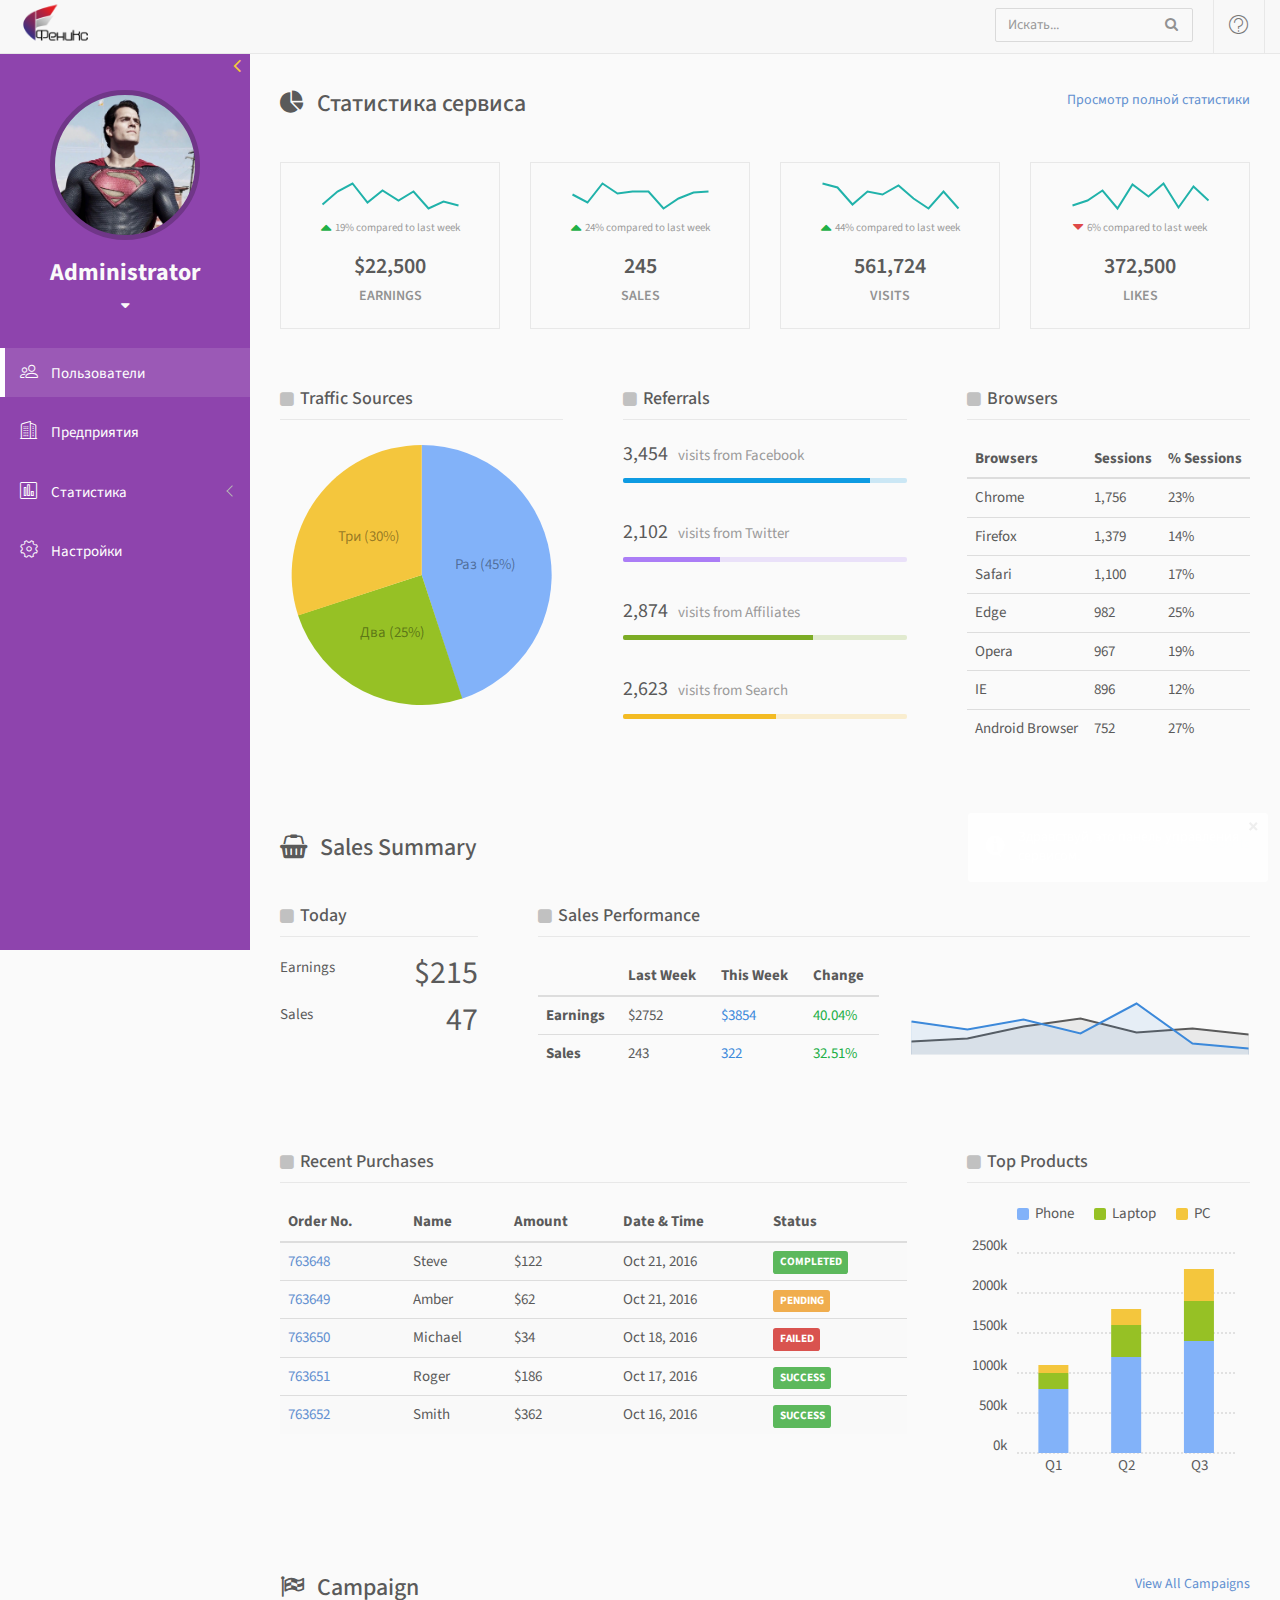
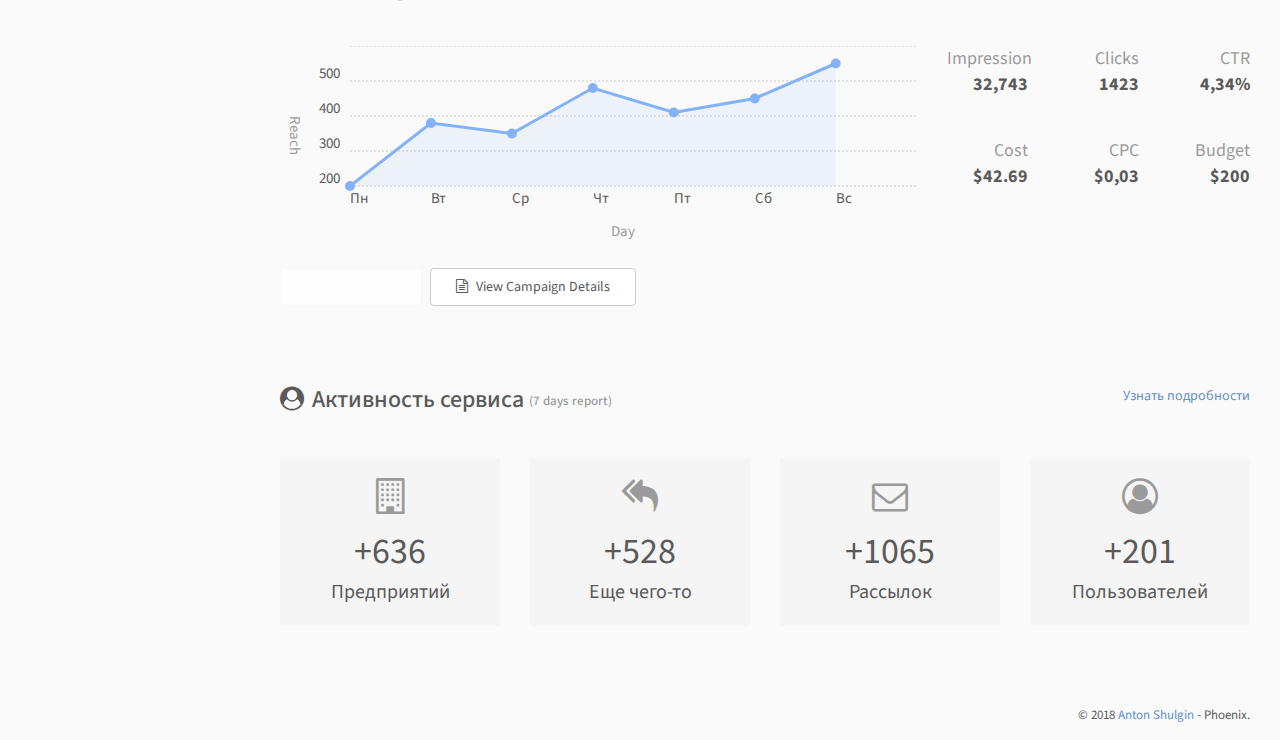
==== index.html @ 796a2cb1 "Rename my-page.html to index.html" ====
<!doctype html>
<html lang="en">

<head>
	<title>Phoenix | Админ панель</title>
	<meta charset="utf-8">
	<meta http-equiv="X-UA-Compatible" content="IE=edge, chrome=1">
	<meta name="viewport" content="width=device-width, initial-scale=1.0, maximum-scale=1.0, user-scalable=0">
	<!-- VENDOR CSS -->
	<link rel="stylesheet" href="assets/vendor/bootstrap/css/bootstrap.min.css">
	<link rel="stylesheet" href="assets/vendor/font-awesome/css/font-awesome.min.css">
	<link rel="stylesheet" href="assets/vendor/linearicons/style.css">
	<link rel="stylesheet" href="assets/vendor/metisMenu/metisMenu.css">
	<link rel="stylesheet" href="assets/vendor/bootstrap-progressbar/css/bootstrap-progressbar-3.3.4.min.css">
	<link rel="stylesheet" href="assets/vendor/chartist/css/chartist.min.css">
	<link rel="stylesheet" href="assets/vendor/chartist-plugin-tooltip/chartist-plugin-tooltip.css">
	<link rel="stylesheet" href="assets/vendor/toastr/toastr.min.css">
	<!-- Главный файл стилей -->
	<link rel="stylesheet" href="assets/css/main.css">
	
	<!-- GOOGLE ШРИФТЫ -->
	<link href="https://fonts.googleapis.com/css?family=Source+Sans+Pro:300,400,600,700" rel="stylesheet">
</head>

<body>
	<!-- WRAPPER -->
	<div id="wrapper">
		<!-- NAVBAR -->
		<nav class="navbar navbar-default navbar-fixed-top">
			<div class="container-fluid">
				<div class="navbar-btn">
					<button type="button" class="btn-toggle-offcanvas"><i class="lnr lnr-menu"></i></button>
				</div>
				<!-- logo -->
				<div class="navbar-brand" style="padding: 0 15px;">
					<a href="index.html"><img src="assets/img/logo.png" style="height: 45px; " alt="Phoenix Logo" class="img-responsive logo"></a>
				</div>
				<!-- end logo -->
				<div class="navbar-right">
					<!-- search form -->
					<form id="navbar-search" class="navbar-form search-form">
						<input value="" class="form-control" placeholder="Искать..." type="text">
						<button type="button" class="btn btn-default"><i class="fa fa-search"></i></button>
					</form>
					<!-- end search form -->
					<!-- navbar menu -->
					<div id="navbar-menu">
						<ul class="nav navbar-nav">
							
							<li class="dropdown">
								<a href="#" class="dropdown-toggle icon-menu" data-toggle="dropdown">
									<i class="lnr lnr-question-circle"></i>
								</a>
								<ul class="dropdown-menu user-menu">
									<li>
										<form class="search-form help-search-form">
											<input value="" class="form-control" placeholder="Чем можем помочь вам?" type="text">
											<button type="button" class="btn btn-default"><i class="fa fa-search"></i></button>
										</form>
									</li>
									<li class="menu-heading">Как..</li>
									<li><a href="#">Создать рассылку</a></li>
									<li><a href="#">Добавить адресную книгу и контакты</a></li>
									<li><a href="#">Управлять привязками к предприятию</a></li>
									<li><a href="#">Редактировать информацию профиля</a></li>
									<li class="menu-heading">АККАУНТ</li>
									<li><a href="#">Изменить пароль</a></li>
									<li><a href="#">Настройки безопасности</a></li>
									<li><a href="#">Прочее</a></li>						
								</ul>
							</li>
						</ul>
					</div>
					<!-- end navbar menu -->
				</div>
			</div>
		</nav>
		<!-- END NAVBAR -->
		<!-- LEFT SIDEBAR -->
		<div id="left-sidebar" class="sidebar">
			<button type="button" class="btn btn-xs btn-link btn-toggle-fullwidth">
				<span class="sr-only">Toggle Fullwidth</span>
				<i class="fa fa-angle-left"></i>
			</button>
			<div class="sidebar-scroll">
				<div class="user-account">
					<div class="img-responsive img-circle user-photo" style="background: url(assets/img/Admin.jpg)100% 100% no-repeat; background-size: cover; background-position: center center;"></div>
					<div class="dropdown">
						<a href="#" class="dropdown-toggle user-name" data-toggle="dropdown"> <h3><strong>Administrator</strong></h3> <i class="fa fa-caret-down"></i></a>
						<ul class="dropdown-menu dropdown-menu-right account">
							<li><a href="#">Мой профиль</a></li>
							<li><a href="#">Рассылки</a></li>
							<li><a href="#">Настройки</a></li>
							<li class="divider"></li>
							<li><a href="#">Выйти</a></li>
						</ul>
					</div>
				</div>
				<nav id="left-sidebar-nav" class="sidebar-nav">
					<ul id="main-menu" class="metismenu">
						<li class="active"><a href="#"><i class="lnr lnr-users"></i> <span>Пользователи</span></a></li>
						<li class=""><a href="#"><i class="lnr lnr-apartment"></i> <span>Предприятия</span></a></li>
						<li class="">
							<a href="#uiElements" class="has-arrow" aria-expanded="false"><i class="lnr lnr-chart-bars"></i> <span>Статистика</span></a>
							<ul aria-expanded="true">
								<li class=""><a href="#">Пользователи</a></li>
								<li class=""><a href="#">Предприятия</a></li>
								<li class=""><a href="#">Рассылки</a></li>
								<li class=""><a href="#"><span>Прочее</span></a></li>
							</ul>
						</li>
						<li class=""><a href="#"><i class="lnr lnr-cog"></i> <span>Настройки</span></a></li>
					</ul>
				</nav>
				
			</div>
		</div>
		<!-- END LEFT SIDEBAR -->
		<!-- MAIN CONTENT -->
		<div id="main-content">
			<div class="container-fluid">
				<h1 class="sr-only">Dashboard</h1>
				<!-- WEBSITE ANALYTICS -->
				<div class="dashboard-section">
					<div class="section-heading clearfix">
						<h2 class="section-title"><i class="fa fa-pie-chart"></i> Статистика сервиса</h2>
						<a href="#" class="right">Просмотр полной статистики</a>
					</div>
					<div class="panel-content">
						<div class="row">
							<div class="col-md-3 col-sm-6">
								<div class="number-chart">
									<div class="mini-stat">
										<div id="number-chart1" class="inlinesparkline">23,65,89,32,67,38,63,12,34,22</div>
										<p class="text-muted"><i class="fa fa-caret-up text-success"></i> 19% compared to last week</p>
									</div>
									<div class="number"><span>$22,500</span> <span>EARNINGS</span></div>
								</div>
							</div>
							<div class="col-md-3 col-sm-6">
								<div class="number-chart">
									<div class="mini-stat">
										<div id="number-chart2" class="inlinesparkline">77,44,120,80,88,87,19,59,83,88</div>
										<p class="text-muted"><i class="fa fa-caret-up text-success"></i> 24% compared to last week</p>
									</div>
									<div class="number"><span>245</span> <span>SALES</span></div>
								</div>
							</div>
							<div class="col-md-3 col-sm-6">
								<div class="number-chart">
									<div class="mini-stat">
										<div id="number-chart3" class="inlinesparkline">99,86,31,72,62,94,50,18,74,18</div>
										<p class="text-muted"><i class="fa fa-caret-up text-success"></i> 44% compared to last week</p>
									</div>
									<div class="number"><span>561,724</span> <span>VISITS</span></div>
								</div>
							</div>
							<div class="col-md-3 col-sm-6">
								<div class="number-chart">
									<div class="mini-stat">
										<div id="number-chart4" class="inlinesparkline">28,44,70,21,86,54,90,25,83,42</div>
										<p class="text-muted"><i class="fa fa-caret-down text-danger"></i> 6% compared to last week</p>
									</div>
									<div class="number"><span>372,500</span> <span>LIKES</span></div>
								</div>
							</div>
						</div>
					</div>
					<div class="row">
						<div class="col-md-4">
							<!-- TRAFFIC SOURCES -->
							<div class="panel-content">
								<h2 class="heading"><i class="fa fa-square"></i> Traffic Sources</h2>
								<div id="demo-pie-chart" class="ct-chart"></div>
							</div>
							<!-- END TRAFFIC SOURCES -->
						</div>
						<div class="col-md-4">
							<!-- REFERRALS -->
							<div class="panel-content">
								<h2 class="heading"><i class="fa fa-square"></i> Referrals</h2>
								<ul class="list-unstyled list-referrals">
									<li>
										<p><span class="value">3,454</span><span class="text-muted">visits from Facebook</span></p>
										<div class="progress progress-xs progress-transparent custom-color-blue">
											<div class="progress-bar" data-transitiongoal="87"></div>
										</div>
									</li>
									<li>
										<p><span class="value">2,102</span><span class="text-muted">visits from Twitter</span></p>
										<div class="progress progress-xs progress-transparent custom-color-purple">
											<div class="progress-bar" data-transitiongoal="34"></div>
										</div>
									</li>
									<li>
										<p><span class="value">2,874</span><span class="text-muted">visits from Affiliates</span></p>
										<div class="progress progress-xs progress-transparent custom-color-green">
											<div class="progress-bar" data-transitiongoal="67"></div>
										</div>
									</li>
									<li>
										<p><span class="value">2,623</span><span class="text-muted">visits from Search</span></p>
										<div class="progress progress-xs progress-transparent custom-color-yellow">
											<div class="progress-bar" data-transitiongoal="54"></div>
										</div>
									</li>
								</ul>
							</div>
							<!-- END REFERRALS -->
						</div>
						<div class="col-md-4">
							<div class="panel-content">
								<!-- BROWSERS -->
								<h2 class="heading"><i class="fa fa-square"></i> Browsers</h2>
								<div class="table-responsive">
									<table class="table no-margin">
										<thead>
											<tr>
												<th>Browsers</th>
												<th>Sessions</th>
												<th>% Sessions</th>
											</tr>
										</thead>
										<tbody>
											<tr>
												<td>Chrome</td>
												<td>1,756</td>
												<td>23%</td>
											</tr>
											<tr>
												<td>Firefox</td>
												<td>1,379</td>
												<td>14%</td>
											</tr>
											<tr>
												<td>Safari</td>
												<td>1,100</td>
												<td>17%</td>
											</tr>
											<tr>
												<td>Edge</td>
												<td>982</td>
												<td>25%</td>
											</tr>
											<tr>
												<td>Opera</td>
												<td>967</td>
												<td>19%</td>
											</tr>
											<tr>
												<td>IE</td>
												<td>896</td>
												<td>12%</td>
											</tr>
											<tr>
												<td>Android Browser</td>
												<td>752</td>
												<td>27%</td>
											</tr>
										</tbody>
									</table>
								</div>
								<!-- END BROWSERS -->
							</div>
						</div>
					</div>
				</div>
				<!-- END WEBSITE ANALYTICS -->
				<!-- SALES SUMMARY -->
				<div class="dashboard-section">
					<div class="section-heading clearfix">
						<h2 class="section-title"><i class="fa fa-shopping-basket"></i> Sales Summary</h2>
						<a href="#" class="right">View Sales Reports</a>
					</div>
					<div class="row">
						<div class="col-md-3">
							<div class="panel-content">
								<h3 class="heading"><i class="fa fa-square"></i> Today</h3>
								<ul class="list-unstyled list-justify large-number">
									<li class="clearfix">Earnings <span>$215</span></li>
									<li class="clearfix">Sales <span>47</span></li>
								</ul>
							</div>
						</div>
						<div class="col-md-9">
							<div class="panel-content">
								<h3 class="heading"><i class="fa fa-square"></i> Sales Performance</h3>
								<div class="row">
									<div class="col-md-6">
										<table class="table">
											<thead>
												<tr>
													<th>&nbsp;</th>
													<th>Last Week</th>
													<th>This Week</th>
													<th>Change</th>
												</tr>
											</thead>
											<tbody>
												<tr>
													<th>Earnings</th>
													<td>$2752</td>
													<td><span class="text-info">$3854</span></td>
													<td><span class="text-success">40.04%</span></td>
												</tr>
												<tr>
													<th>Sales</th>
													<td>243</td>
													<td>
														<div class="text-info">322</div>
													</td>
													<td><span class="text-success">32.51%</span></td>
												</tr>
											</tbody>
										</table>
									</div>
									<div class="col-md-6">
										<div id="chart-sales-performance">Loading ...</div>
									</div>
								</div>
							</div>
						</div>
					</div>
					<div class="row">
						<div class="col-md-8">
							<div class="panel-content">
								<h3 class="heading"><i class="fa fa-square"></i> Recent Purchases</h3>
								<div class="table-responsive">
									<table class="table table-striped no-margin">
										<thead>
											<tr>
												<th>Order No.</th>
												<th>Name</th>
												<th>Amount</th>
												<th>Date &amp; Time</th>
												<th>Status</th>
											</tr>
										</thead>
										<tbody>
											<tr>
												<td><a href="#">763648</a></td>
												<td>Steve</td>
												<td>$122</td>
												<td>Oct 21, 2016</td>
												<td><span class="label label-success">COMPLETED</span></td>
											</tr>
											<tr>
												<td><a href="#">763649</a></td>
												<td>Amber</td>
												<td>$62</td>
												<td>Oct 21, 2016</td>
												<td><span class="label label-warning">PENDING</span></td>
											</tr>
											<tr>
												<td><a href="#">763650</a></td>
												<td>Michael</td>
												<td>$34</td>
												<td>Oct 18, 2016</td>
												<td><span class="label label-danger">FAILED</span></td>
											</tr>
											<tr>
												<td><a href="#">763651</a></td>
												<td>Roger</td>
												<td>$186</td>
												<td>Oct 17, 2016</td>
												<td><span class="label label-success">SUCCESS</span></td>
											</tr>
											<tr>
												<td><a href="#">763652</a></td>
												<td>Smith</td>
												<td>$362</td>
												<td>Oct 16, 2016</td>
												<td><span class="label label-success">SUCCESS</span></td>
											</tr>
										</tbody>
									</table>
								</div>
							</div>
						</div>
						<div class="col-md-4">
							<div class="panel-content">
								<h3 class="heading"><i class="fa fa-square"></i> Top Products</h3>
								<div id="chart-top-products" class="chartist"></div>
							</div>
						</div>
					</div>
				</div>
				<!-- END SALES SUMMARY -->
				<!-- CAMPAIGN -->
				<div class="dashboard-section">
					<div class="section-heading clearfix">
						<h2 class="section-title"><i class="fa fa-flag-checkered"></i> Campaign</h2>
						<a href="#" class="right">View All Campaigns</a>
					</div>
					<div class="panel-content">
						<div class="row margin-bottom-15">
							<div class="col-md-8 col-sm-7 left">
								<div id="demo-line-chart" class="ct-chart"></div>
							</div>
							<div class="col-md-4 col-sm-5 right">
								<div class="row margin-bottom-30">
									<div class="col-xs-4">
										<p class="text-right text-larger"><span class="text-muted">Impression</span>
											<br><strong>32,743</strong></p>
									</div>
									<div class="col-xs-4">
										<p class="text-right text-larger"><span class="text-muted">Clicks</span>
											<br><strong>1423</strong></p>
									</div>
									<div class="col-xs-4">
										<p class="text-right text-larger"><span class="text-muted">CTR</span>
											<br><strong>4,34%</strong></p>
									</div>
								</div>
								<div class="row">
									<div class="col-xs-4">
										<p class="text-right text-larger"><span class="text-muted">Cost</span>
											<br><strong>$42.69</strong></p>
									</div>
									<div class="col-xs-4">
										<p class="text-right text-larger"><span class="text-muted">CPC</span>
											<br><strong>$0,03</strong></p>
									</div>
									<div class="col-xs-4">
										<p class="text-right text-larger"><span class="text-muted">Budget</span>
											<br><strong>$200</strong></p>
									</div>
								</div>
							</div>
						</div>
						<div class="action-buttons">
							<a href="#" class="btn btn-primary"><i class="fa fa-plus-circle"></i> Add Budget</a> <a href="#" class="btn btn-default"><i class="fa fa-file-text-o"></i> View Campaign Details</a>
						</div>
					</div>
				</div>
				<!-- END CAMPAIGN -->
				<!-- SOCIAL -->
				<div class="dashboard-section no-margin">
					<div class="section-heading clearfix">
						<h2 class="section-title"><i class="fa fa-user-circle"></i>Активность сервиса <span class="section-subtitle">(7 days report)</span></h2>
						<a href="#" class="right">Узнать подробности</a>
					</div>
					<div class="panel-content">
						<div class="row">
							<div class="col-md-3 col-sm-6">
								<p class="metric-inline"><i class="fa fa-building-o"></i> +636 <span>Предприятий</span></p>
							</div>
							<div class="col-md-3 col-sm-6">
								<p class="metric-inline"><i class="fa fa-reply-all"></i> +528 <span>Еще чего-то</span></p>
							</div>
							<div class="col-md-3 col-sm-6">
								<p class="metric-inline"><i class="fa fa-envelope-o"></i> +1065 <span>Рассылок</span></p>
							</div>
							<div class="col-md-3 col-sm-6">
								<p class="metric-inline"><i class="fa fa-user-circle-o"></i> +201 <span>Пользователей</span></p>
							</div>
						</div>
					</div>
				</div>
				<!-- END SOCIAL -->
			</div>
		</div>
		<!-- END MAIN CONTENT -->
		<div class="clearfix"></div>
		<footer>
			<p class="copyright">&copy; 2018 <a href="№" target="_blank">Anton Shulgin</a> - Phoenix.</p>
		</footer>
	</div>
	<!-- END WRAPPER -->
	<!-- Javascript -->
	<script src="assets/vendor/jquery/jquery.min.js"></script>
	<script src="assets/vendor/bootstrap/js/bootstrap.min.js"></script>
	<script src="assets/vendor/metisMenu/metisMenu.js"></script>
	<script src="assets/vendor/jquery-slimscroll/jquery.slimscroll.min.js"></script>
	<script src="assets/vendor/jquery-sparkline/js/jquery.sparkline.min.js"></script>
	<script src="assets/vendor/bootstrap-progressbar/js/bootstrap-progressbar.min.js"></script>
	<script src="assets/vendor/chartist/js/chartist.min.js"></script>
	<script src="assets/vendor/chartist-plugin-tooltip/chartist-plugin-tooltip.min.js"></script>
	<script src="assets/vendor/chartist-plugin-axistitle/chartist-plugin-axistitle.min.js"></script>
	<script src="assets/vendor/chartist-plugin-legend-latest/chartist-plugin-legend.js"></script>
	<script src="assets/vendor/toastr/toastr.js"></script>
	<script src="assets/scripts/common.js"></script>
	<script>
	$(function() {

		// sparkline charts
		var sparklineNumberChart = function() {

			var params = {
				width: '140px',
				height: '30px',
				lineWidth: '2',
				lineColor: '#20B2AA',
				fillColor: false,
				spotRadius: '2',
				spotColor: false,
				minSpotColor: false,
				maxSpotColor: false,
				disableInteraction: false
			};

			$('#number-chart1').sparkline('html', params);
			$('#number-chart2').sparkline('html', params);
			$('#number-chart3').sparkline('html', params);
			$('#number-chart4').sparkline('html', params);
		};

		sparklineNumberChart();


		// traffic sources
		var dataPie = {
			series: [45, 25, 30]
		};

		var labels = ['Раз', 'Два', 'Три'];
		var sum = function(a, b) {
			return a + b;
		};

		new Chartist.Pie('#demo-pie-chart', dataPie, {
			height: "270px",
			labelInterpolationFnc: function(value, idx) {
				var percentage = Math.round(value / dataPie.series.reduce(sum) * 100) + '%';
				return labels[idx] + ' (' + percentage + ')';
			}
		});


		// progress bars
		$('.progress .progress-bar').progressbar({
			display_text: 'none'
		});

		// line chart
		var data = {
			labels: ['Пн', 'Вт', 'Ср', 'Чт', 'Пт', 'Сб', 'Вс'],
			series: [
				[200, 380, 350, 480, 410, 450, 550],
			]
		};

		var options = {
			height: "200px",
			showPoint: true,
			showArea: true,
			axisX: {
				showGrid: false
			},
			lineSmooth: false,
			chartPadding: {
				top: 0,
				right: 0,
				bottom: 30,
				left: 30
			},
			plugins: [
				Chartist.plugins.tooltip({
					appendToBody: true
				}),
				Chartist.plugins.ctAxisTitle({
					axisX: {
						axisTitle: 'Day',
						axisClass: 'ct-axis-title',
						offset: {
							x: 0,
							y: 50
						},
						textAnchor: 'middle'
					},
					axisY: {
						axisTitle: 'Reach',
						axisClass: 'ct-axis-title',
						offset: {
							x: 0,
							y: -10
						},
					}
				})
			]
		};

		new Chartist.Line('#demo-line-chart', data, options);


		// sales performance chart
		var sparklineSalesPerformance = function() {

			var lastWeekData = [142, 164, 298, 384, 232, 269, 211];
			var currentWeekData = [352, 267, 373, 222, 533, 111, 60];

			$('#chart-sales-performance').sparkline(lastWeekData, {
				fillColor: 'rgba(90, 90, 90, 0.1)',
				lineColor: '#5A5A5A',
				width: '' + $('#chart-sales-performance').innerWidth() + '',
				height: '100px',
				lineWidth: '2',
				spotColor: false,
				minSpotColor: false,
				maxSpotColor: false,
				chartRangeMin: 0,
				chartRangeMax: 1000
			});

			$('#chart-sales-performance').sparkline(currentWeekData, {
				composite: true,
				fillColor: 'rgba(60, 137, 218, 0.1)',
				lineColor: '#3C89DA',
				lineWidth: '2',
				spotColor: false,
				minSpotColor: false,
				maxSpotColor: false,
				chartRangeMin: 0,
				chartRangeMax: 1000
			});
		}

		sparklineSalesPerformance();

		var sparkResize;
		$(window).on('resize', function() {
			clearTimeout(sparkResize);
			sparkResize = setTimeout(sparklineSalesPerformance, 200);
		});


		// top products
		var dataStackedBar = {
			labels: ['Q1', 'Q2', 'Q3'],
			series: [
				[800000, 1200000, 1400000],
				[200000, 400000, 500000],
				[100000, 200000, 400000]
			]
		};

		new Chartist.Bar('#chart-top-products', dataStackedBar, {
			height: "250px",
			stackBars: true,
			axisX: {
				showGrid: false
			},
			axisY: {
				labelInterpolationFnc: function(value) {
					return (value / 1000) + 'k';
				}
			},
			plugins: [
				Chartist.plugins.tooltip({
					appendToBody: true
				}),
				Chartist.plugins.legend({
					legendNames: ['Phone', 'Laptop', 'PC']
				})
			]
		}).on('draw', function(data) {
			if (data.type === 'bar') {
				data.element.attr({
					style: 'stroke-width: 30px'
				});
			}
		});


		// notification popup
		toastr.options.closeButton = true;
		toastr.options.positionClass = 'toast-bottom-right';
		toastr.options.showDuration = 1000;
		toastr['info']('Здравствуй, это панель управления сервисом.');

	});
	</script>
</body>

</html>
---- assets/vendor/linearicons/style.css ----
@font-face {
	font-family: 'Linearicons-Free';
	src:url('fonts/Linearicons-Free.eot?w118d');
	src:url('fonts/Linearicons-Free.eot?#iefixw118d') format('embedded-opentype'),
		url('fonts/Linearicons-Free.woff2?w118d') format('woff2'),
		url('fonts/Linearicons-Free.woff?w118d') format('woff'),
		url('fonts/Linearicons-Free.ttf?w118d') format('truetype'),
		url('fonts/Linearicons-Free.svg?w118d#Linearicons-Free') format('svg');
	font-weight: normal;
	font-style: normal;
}

.lnr {
	font-family: 'Linearicons-Free';
	speak: none;
	font-style: normal;
	font-weight: normal;
	font-variant: normal;
	text-transform: none;
	line-height: 1;

	/* Better Font Rendering =========== */
	-webkit-font-smoothing: antialiased;
	-moz-osx-font-smoothing: grayscale;
}

.lnr-home:before {
	content: "\e800";
}
.lnr-apartment:before {
	content: "\e801";
}
.lnr-pencil:before {
	content: "\e802";
}
.lnr-magic-wand:before {
	content: "\e803";
}
.lnr-drop:before {
	content: "\e804";
}
.lnr-lighter:before {
	content: "\e805";
}
.lnr-poop:before {
	content: "\e806";
}
.lnr-sun:before {
	content: "\e807";
}
.lnr-moon:before {
	content: "\e808";
}
.lnr-cloud:before {
	content: "\e809";
}
.lnr-cloud-upload:before {
	content: "\e80a";
}
.lnr-cloud-download:before {
	content: "\e80b";
}
.lnr-cloud-sync:before {
	content: "\e80c";
}
.lnr-cloud-check:before {
	content: "\e80d";
}
.lnr-database:before {
	content: "\e80e";
}
.lnr-lock:before {
	content: "\e80f";
}
.lnr-cog:before {
	content: "\e810";
}
.lnr-trash:before {
	content: "\e811";
}
.lnr-dice:before {
	content: "\e812";
}
.lnr-heart:before {
	content: "\e813";
}
.lnr-star:before {
	content: "\e814";
}
.lnr-star-half:before {
	content: "\e815";
}
.lnr-star-empty:before {
	content: "\e816";
}
.lnr-flag:before {
	content: "\e817";
}
.lnr-envelope:before {
	content: "\e818";
}
.lnr-paperclip:before {
	content: "\e819";
}
.lnr-inbox:before {
	content: "\e81a";
}
.lnr-eye:before {
	content: "\e81b";
}
.lnr-printer:before {
	content: "\e81c";
}
.lnr-file-empty:before {
	content: "\e81d";
}
.lnr-file-add:before {
	content: "\e81e";
}
.lnr-enter:before {
	content: "\e81f";
}
.lnr-exit:before {
	content: "\e820";
}
.lnr-graduation-hat:before {
	content: "\e821";
}
.lnr-license:before {
	content: "\e822";
}
.lnr-music-note:before {
	content: "\e823";
}
.lnr-film-play:before {
	content: "\e824";
}
.lnr-camera-video:before {
	content: "\e825";
}
.lnr-camera:before {
	content: "\e826";
}
.lnr-picture:before {
	content: "\e827";
}
.lnr-book:before {
	content: "\e828";
}
.lnr-bookmark:before {
	content: "\e829";
}
.lnr-user:before {
	content: "\e82a";
}
.lnr-users:before {
	content: "\e82b";
}
.lnr-shirt:before {
	content: "\e82c";
}
.lnr-store:before {
	content: "\e82d";
}
.lnr-cart:before {
	content: "\e82e";
}
.lnr-tag:before {
	content: "\e82f";
}
.lnr-phone-handset:before {
	content: "\e830";
}
.lnr-phone:before {
	content: "\e831";
}
.lnr-pushpin:before {
	content: "\e832";
}
.lnr-map-marker:before {
	content: "\e833";
}
.lnr-map:before {
	content: "\e834";
}
.lnr-location:before {
	content: "\e835";
}
.lnr-calendar-full:before {
	content: "\e836";
}
.lnr-keyboard:before {
	content: "\e837";
}
.lnr-spell-check:before {
	content: "\e838";
}
.lnr-screen:before {
	content: "\e839";
}
.lnr-smartphone:before {
	content: "\e83a";
}
.lnr-tablet:before {
	content: "\e83b";
}
.lnr-laptop:before {
	content: "\e83c";
}
.lnr-laptop-phone:before {
	content: "\e83d";
}
.lnr-power-switch:before {
	content: "\e83e";
}
.lnr-bubble:before {
	content: "\e83f";
}
.lnr-heart-pulse:before {
	content: "\e840";
}
.lnr-construction:before {
	content: "\e841";
}
.lnr-pie-chart:before {
	content: "\e842";
}
.lnr-chart-bars:before {
	content: "\e843";
}
.lnr-gift:before {
	content: "\e844";
}
.lnr-diamond:before {
	content: "\e845";
}
.lnr-linearicons:before {
	content: "\e846";
}
.lnr-dinner:before {
	content: "\e847";
}
.lnr-coffee-cup:before {
	content: "\e848";
}
.lnr-leaf:before {
	content: "\e849";
}
.lnr-paw:before {
	content: "\e84a";
}
.lnr-rocket:before {
	content: "\e84b";
}
.lnr-briefcase:before {
	content: "\e84c";
}
.lnr-bus:before {
	content: "\e84d";
}
.lnr-car:before {
	content: "\e84e";
}
.lnr-train:before {
	content: "\e84f";
}
.lnr-bicycle:before {
	content: "\e850";
}
.lnr-wheelchair:before {
	content: "\e851";
}
.lnr-select:before {
	content: "\e852";
}
.lnr-earth:before {
	content: "\e853";
}
.lnr-smile:before {
	content: "\e854";
}
.lnr-sad:before {
	content: "\e855";
}
.lnr-neutral:before {
	content: "\e856";
}
.lnr-mustache:before {
	content: "\e857";
}
.lnr-alarm:before {
	content: "\e858";
}
.lnr-bullhorn:before {
	content: "\e859";
}
.lnr-volume-high:before {
	content: "\e85a";
}
.lnr-volume-medium:before {
	content: "\e85b";
}
.lnr-volume-low:before {
	content: "\e85c";
}
.lnr-volume:before {
	content: "\e85d";
}
.lnr-mic:before {
	content: "\e85e";
}
.lnr-hourglass:before {
	content: "\e85f";
}
.lnr-undo:before {
	content: "\e860";
}
.lnr-redo:before {
	content: "\e861";
}
.lnr-sync:before {
	content: "\e862";
}
.lnr-history:before {
	content: "\e863";
}
.lnr-clock:before {
	content: "\e864";
}
.lnr-download:before {
	content: "\e865";
}
.lnr-upload:before {
	content: "\e866";
}
.lnr-enter-down:before {
	content: "\e867";
}
.lnr-exit-up:before {
	content: "\e868";
}
.lnr-bug:before {
	content: "\e869";
}
.lnr-code:before {
	content: "\e86a";
}
.lnr-link:before {
	content: "\e86b";
}
.lnr-unlink:before {
	content: "\e86c";
}
.lnr-thumbs-up:before {
	content: "\e86d";
}
.lnr-thumbs-down:before {
	content: "\e86e";
}
.lnr-magnifier:before {
	content: "\e86f";
}
.lnr-cross:before {
	content: "\e870";
}
.lnr-menu:before {
	content: "\e871";
}
.lnr-list:before {
	content: "\e872";
}
.lnr-chevron-up:before {
	content: "\e873";
}
.lnr-chevron-down:before {
	content: "\e874";
}
.lnr-chevron-left:before {
	content: "\e875";
}
.lnr-chevron-right:before {
	content: "\e876";
}
.lnr-arrow-up:before {
	content: "\e877";
}
.lnr-arrow-down:before {
	content: "\e878";
}
.lnr-arrow-left:before {
	content: "\e879";
}
.lnr-arrow-right:before {
	content: "\e87a";
}
.lnr-move:before {
	content: "\e87b";
}
.lnr-warning:before {
	content: "\e87c";
}
.lnr-question-circle:before {
	content: "\e87d";
}
.lnr-menu-circle:before {
	content: "\e87e";
}
.lnr-checkmark-circle:before {
	content: "\e87f";
}
.lnr-cross-circle:before {
	content: "\e880";
}
.lnr-plus-circle:before {
	content: "\e881";
}
.lnr-circle-minus:before {
	content: "\e882";
}
.lnr-arrow-up-circle:before {
	content: "\e883";
}
.lnr-arrow-down-circle:before {
	content: "\e884";
}
.lnr-arrow-left-circle:before {
	content: "\e885";
}
.lnr-arrow-right-circle:before {
	content: "\e886";
}
.lnr-chevron-up-circle:before {
	content: "\e887";
}
.lnr-chevron-down-circle:before {
	content: "\e888";
}
.lnr-chevron-left-circle:before {
	content: "\e889";
}
.lnr-chevron-right-circle:before {
	content: "\e88a";
}
.lnr-crop:before {
	content: "\e88b";
}
.lnr-frame-expand:before {
	content: "\e88c";
}
.lnr-frame-contract:before {
	content: "\e88d";
}
.lnr-layers:before {
	content: "\e88e";
}
.lnr-funnel:before {
	content: "\e88f";
}
.lnr-text-format:before {
	content: "\e890";
}
.lnr-text-format-remove:before {
	content: "\e891";
}
.lnr-text-size:before {
	content: "\e892";
}
.lnr-bold:before {
	content: "\e893";
}
.lnr-italic:before {
	content: "\e894";
}
.lnr-underline:before {
	content: "\e895";
}
.lnr-strikethrough:before {
	content: "\e896";
}
.lnr-highlight:before {
	content: "\e897";
}
.lnr-text-align-left:before {
	content: "\e898";
}
.lnr-text-align-center:before {
	content: "\e899";
}
.lnr-text-align-right:before {
	content: "\e89a";
}
.lnr-text-align-justify:before {
	content: "\e89b";
}
.lnr-line-spacing:before {
	content: "\e89c";
}
.lnr-indent-increase:before {
	content: "\e89d";
}
.lnr-indent-decrease:before {
	content: "\e89e";
}
.lnr-pilcrow:before {
	content: "\e89f";
}
.lnr-direction-ltr:before {
	content: "\e8a0";
}
.lnr-direction-rtl:before {
	content: "\e8a1";
}
.lnr-page-break:before {
	content: "\e8a2";
}
.lnr-sort-alpha-asc:before {
	content: "\e8a3";
}
.lnr-sort-amount-asc:before {
	content: "\e8a4";
}
.lnr-hand:before {
	content: "\e8a5";
}
.lnr-pointer-up:before {
	content: "\e8a6";
}
.lnr-pointer-right:before {
	content: "\e8a7";
}
.lnr-pointer-down:before {
	content: "\e8a8";
}
.lnr-pointer-left:before {
	content: "\e8a9";
}
---- assets/vendor/metisMenu/metisMenu.css ----
/*
 * metismenu - v2.7.0
 * A jQuery menu plugin
 * https://github.com/onokumus/metismenu#readme
 *
 * Made by Osman Nuri Okumus <onokumus@gmail.com> (https://github.com/onokumus)
 * Under MIT License
 */

.metismenu .arrow {
  float: right;
  line-height: 1.42857;
}
*[dir="rtl"] .metismenu .arrow {
  float: left;
}

/*
 * Require Bootstrap 3.x
 * https://github.com/twbs/bootstrap
*/

.metismenu .glyphicon.arrow:before {
  content: "\e079";
}
.metismenu .active > a > .glyphicon.arrow:before {
  content: "\e114";
}

/*
 * Require Font-Awesome
 * http://fortawesome.github.io/Font-Awesome/
*/

.metismenu .fa.arrow:before {
  content: "\f104";
}
.metismenu .active > a > .fa.arrow:before {
  content: "\f107";
}

/*
 * Require Ionicons
 * http://ionicons.com/
*/

.metismenu .ion.arrow:before {
  content: "\f3d2"
}
.metismenu .active > a > .ion.arrow:before {
  content: "\f3d0";
}
.metismenu .plus-times {
  float: right;
}
*[dir="rtl"] .metismenu .plus-times {
  float: left;
}
.metismenu .fa.plus-times:before {
  content: "\f067";
}
.metismenu .active > a > .fa.plus-times {
  -webkit-transform: rotate(45deg);
      -ms-transform: rotate(45deg);
       -o-transform: rotate(45deg);
          transform: rotate(45deg);
}
.metismenu .plus-minus {
  float: right;
}
*[dir="rtl"] .metismenu .plus-minus {
  float: left;
}
.metismenu .fa.plus-minus:before {
  content: "\f067";
}
.metismenu .active > a > .fa.plus-minus:before {
  content: "\f068";
}
.metismenu .collapse {
  display: none;
}
.metismenu .collapse.in {
  display: block;
}
.metismenu .collapsing {
  position: relative;
  height: 0;
  overflow: hidden;
  -webkit-transition-timing-function: ease;
       -o-transition-timing-function: ease;
          transition-timing-function: ease;
  -webkit-transition-duration: .35s;
       -o-transition-duration: .35s;
          transition-duration: .35s;
  -webkit-transition-property: height, visibility;
  -o-transition-property: height, visibility;
  transition-property: height, visibility;
}

.metismenu .has-arrow {
  position: relative;
}

.metismenu .has-arrow::after {
  position: absolute;
  content: '';
  width: .5em;
  height: .5em;
  border-width: 1px 0 0 1px;
  border-style: solid;
  border-color: initial;
  right: 1em;
  -webkit-transform: rotate(-45deg) translate(0, -50%);
      -ms-transform: rotate(-45deg) translate(0, -50%);
       -o-transform: rotate(-45deg) translate(0, -50%);
          transform: rotate(-45deg) translate(0, -50%);
  -webkit-transform-origin: top;
      -ms-transform-origin: top;
       -o-transform-origin: top;
          transform-origin: top;
  top: 50%;
  -webkit-transition: all .3s ease-out;
  -o-transition: all .3s ease-out;
  transition: all .3s ease-out;
}

*[dir="rtl"] .metismenu .has-arrow::after {
  right: auto;
  left: 1em;
  -webkit-transform: rotate(135deg) translate(0, -50%);
      -ms-transform: rotate(135deg) translate(0, -50%);
       -o-transform: rotate(135deg) translate(0, -50%);
          transform: rotate(135deg) translate(0, -50%);
}

.metismenu .active > .has-arrow::after,
.metismenu .has-arrow[aria-expanded="true"]::after {
  -webkit-transform: rotate(-135deg) translate(0, -50%);
      -ms-transform: rotate(-135deg) translate(0, -50%);
       -o-transform: rotate(-135deg) translate(0, -50%);
          transform: rotate(-135deg) translate(0, -50%);
}
---- assets/vendor/chartist/css/chartist.min.css ----
.ct-double-octave:after,.ct-major-eleventh:after,.ct-major-second:after,.ct-major-seventh:after,.ct-major-sixth:after,.ct-major-tenth:after,.ct-major-third:after,.ct-major-twelfth:after,.ct-minor-second:after,.ct-minor-seventh:after,.ct-minor-sixth:after,.ct-minor-third:after,.ct-octave:after,.ct-perfect-fifth:after,.ct-perfect-fourth:after,.ct-square:after{content:"";clear:both}.ct-label{fill:rgba(0,0,0,.4);color:rgba(0,0,0,.4);font-size:.75rem;line-height:1}.ct-grid-background,.ct-line{fill:none}.ct-chart-bar .ct-label,.ct-chart-line .ct-label{display:block;display:-webkit-box;display:-moz-box;display:-ms-flexbox;display:-webkit-flex;display:flex}.ct-chart-donut .ct-label,.ct-chart-pie .ct-label{dominant-baseline:central}.ct-label.ct-horizontal.ct-start{-webkit-box-align:flex-end;-webkit-align-items:flex-end;-ms-flex-align:flex-end;align-items:flex-end;-webkit-box-pack:flex-start;-webkit-justify-content:flex-start;-ms-flex-pack:flex-start;justify-content:flex-start;text-align:left;text-anchor:start}.ct-label.ct-horizontal.ct-end{-webkit-box-align:flex-start;-webkit-align-items:flex-start;-ms-flex-align:flex-start;align-items:flex-start;-webkit-box-pack:flex-start;-webkit-justify-content:flex-start;-ms-flex-pack:flex-start;justify-content:flex-start;text-align:left;text-anchor:start}.ct-label.ct-vertical.ct-start{-webkit-box-align:flex-end;-webkit-align-items:flex-end;-ms-flex-align:flex-end;align-items:flex-end;-webkit-box-pack:flex-end;-webkit-justify-content:flex-end;-ms-flex-pack:flex-end;justify-content:flex-end;text-align:right;text-anchor:end}.ct-label.ct-vertical.ct-end{-webkit-box-align:flex-end;-webkit-align-items:flex-end;-ms-flex-align:flex-end;align-items:flex-end;-webkit-box-pack:flex-start;-webkit-justify-content:flex-start;-ms-flex-pack:flex-start;justify-content:flex-start;text-align:left;text-anchor:start}.ct-chart-bar .ct-label.ct-horizontal.ct-start{-webkit-box-align:flex-end;-webkit-align-items:flex-end;-ms-flex-align:flex-end;align-items:flex-end;-webkit-box-pack:center;-webkit-justify-content:center;-ms-flex-pack:center;justify-content:center;text-align:center;text-anchor:start}.ct-chart-bar .ct-label.ct-horizontal.ct-end{-webkit-box-align:flex-start;-webkit-align-items:flex-start;-ms-flex-align:flex-start;align-items:flex-start;-webkit-box-pack:center;-webkit-justify-content:center;-ms-flex-pack:center;justify-content:center;text-align:center;text-anchor:start}.ct-chart-bar.ct-horizontal-bars .ct-label.ct-horizontal.ct-start{-webkit-box-align:flex-end;-webkit-align-items:flex-end;-ms-flex-align:flex-end;align-items:flex-end;-webkit-box-pack:flex-start;-webkit-justify-content:flex-start;-ms-flex-pack:flex-start;justify-content:flex-start;text-align:left;text-anchor:start}.ct-chart-bar.ct-horizontal-bars .ct-label.ct-horizontal.ct-end{-webkit-box-align:flex-start;-webkit-align-items:flex-start;-ms-flex-align:flex-start;align-items:flex-start;-webkit-box-pack:flex-start;-webkit-justify-content:flex-start;-ms-flex-pack:flex-start;justify-content:flex-start;text-align:left;text-anchor:start}.ct-chart-bar.ct-horizontal-bars .ct-label.ct-vertical.ct-start{-webkit-box-align:center;-webkit-align-items:center;-ms-flex-align:center;align-items:center;-webkit-box-pack:flex-end;-webkit-justify-content:flex-end;-ms-flex-pack:flex-end;justify-content:flex-end;text-align:right;text-anchor:end}.ct-chart-bar.ct-horizontal-bars .ct-label.ct-vertical.ct-end{-webkit-box-align:center;-webkit-align-items:center;-ms-flex-align:center;align-items:center;-webkit-box-pack:flex-start;-webkit-justify-content:flex-start;-ms-flex-pack:flex-start;justify-content:flex-start;text-align:left;text-anchor:end}.ct-grid{stroke:rgba(0,0,0,.2);stroke-width:1px;stroke-dasharray:2px}.ct-point{stroke-width:10px;stroke-linecap:round}.ct-line{stroke-width:4px}.ct-area{stroke:none;fill-opacity:.1}.ct-bar{fill:none;stroke-width:10px}.ct-slice-donut{fill:none;stroke-width:60px}.ct-series-a .ct-bar,.ct-series-a .ct-line,.ct-series-a .ct-point,.ct-series-a .ct-slice-donut{stroke:#d70206}.ct-series-a .ct-area,.ct-series-a .ct-slice-donut-solid,.ct-series-a .ct-slice-pie{fill:#d70206}.ct-series-b .ct-bar,.ct-series-b .ct-line,.ct-series-b .ct-point,.ct-series-b .ct-slice-donut{stroke:#f05b4f}.ct-series-b .ct-area,.ct-series-b .ct-slice-donut-solid,.ct-series-b .ct-slice-pie{fill:#f05b4f}.ct-series-c .ct-bar,.ct-series-c .ct-line,.ct-series-c .ct-point,.ct-series-c .ct-slice-donut{stroke:#f4c63d}.ct-series-c .ct-area,.ct-series-c .ct-slice-donut-solid,.ct-series-c .ct-slice-pie{fill:#f4c63d}.ct-series-d .ct-bar,.ct-series-d .ct-line,.ct-series-d .ct-point,.ct-series-d .ct-slice-donut{stroke:#d17905}.ct-series-d .ct-area,.ct-series-d .ct-slice-donut-solid,.ct-series-d .ct-slice-pie{fill:#d17905}.ct-series-e .ct-bar,.ct-series-e .ct-line,.ct-series-e .ct-point,.ct-series-e .ct-slice-donut{stroke:#453d3f}.ct-series-e .ct-area,.ct-series-e .ct-slice-donut-solid,.ct-series-e .ct-slice-pie{fill:#453d3f}.ct-series-f .ct-bar,.ct-series-f .ct-line,.ct-series-f .ct-point,.ct-series-f .ct-slice-donut{stroke:#59922b}.ct-series-f .ct-area,.ct-series-f .ct-slice-donut-solid,.ct-series-f .ct-slice-pie{fill:#59922b}.ct-series-g .ct-bar,.ct-series-g .ct-line,.ct-series-g .ct-point,.ct-series-g .ct-slice-donut{stroke:#0544d3}.ct-series-g .ct-area,.ct-series-g .ct-slice-donut-solid,.ct-series-g .ct-slice-pie{fill:#0544d3}.ct-series-h .ct-bar,.ct-series-h .ct-line,.ct-series-h .ct-point,.ct-series-h .ct-slice-donut{stroke:#6b0392}.ct-series-h .ct-area,.ct-series-h .ct-slice-donut-solid,.ct-series-h .ct-slice-pie{fill:#6b0392}.ct-series-i .ct-bar,.ct-series-i .ct-line,.ct-series-i .ct-point,.ct-series-i .ct-slice-donut{stroke:#f05b4f}.ct-series-i .ct-area,.ct-series-i .ct-slice-donut-solid,.ct-series-i .ct-slice-pie{fill:#f05b4f}.ct-series-j .ct-bar,.ct-series-j .ct-line,.ct-series-j .ct-point,.ct-series-j .ct-slice-donut{stroke:#dda458}.ct-series-j .ct-area,.ct-series-j .ct-slice-donut-solid,.ct-series-j .ct-slice-pie{fill:#dda458}.ct-series-k .ct-bar,.ct-series-k .ct-line,.ct-series-k .ct-point,.ct-series-k .ct-slice-donut{stroke:#eacf7d}.ct-series-k .ct-area,.ct-series-k .ct-slice-donut-solid,.ct-series-k .ct-slice-pie{fill:#eacf7d}.ct-series-l .ct-bar,.ct-series-l .ct-line,.ct-series-l .ct-point,.ct-series-l .ct-slice-donut{stroke:#86797d}.ct-series-l .ct-area,.ct-series-l .ct-slice-donut-solid,.ct-series-l .ct-slice-pie{fill:#86797d}.ct-series-m .ct-bar,.ct-series-m .ct-line,.ct-series-m .ct-point,.ct-series-m .ct-slice-donut{stroke:#b2c326}.ct-series-m .ct-area,.ct-series-m .ct-slice-donut-solid,.ct-series-m .ct-slice-pie{fill:#b2c326}.ct-series-n .ct-bar,.ct-series-n .ct-line,.ct-series-n .ct-point,.ct-series-n .ct-slice-donut{stroke:#6188e2}.ct-series-n .ct-area,.ct-series-n .ct-slice-donut-solid,.ct-series-n .ct-slice-pie{fill:#6188e2}.ct-series-o .ct-bar,.ct-series-o .ct-line,.ct-series-o .ct-point,.ct-series-o .ct-slice-donut{stroke:#a748ca}.ct-series-o .ct-area,.ct-series-o .ct-slice-donut-solid,.ct-series-o .ct-slice-pie{fill:#a748ca}.ct-square{display:block;position:relative;width:100%}.ct-square:before{display:block;float:left;content:"";width:0;height:0;padding-bottom:100%}.ct-square:after{display:table}.ct-square>svg{display:block;position:absolute;top:0;left:0}.ct-minor-second{display:block;position:relative;width:100%}.ct-minor-second:before{display:block;float:left;content:"";width:0;height:0;padding-bottom:93.75%}.ct-minor-second:after{display:table}.ct-minor-second>svg{display:block;position:absolute;top:0;left:0}.ct-major-second{display:block;position:relative;width:100%}.ct-major-second:before{display:block;float:left;content:"";width:0;height:0;padding-bottom:88.8888888889%}.ct-major-second:after{display:table}.ct-major-second>svg{display:block;position:absolute;top:0;left:0}.ct-minor-third{display:block;position:relative;width:100%}.ct-minor-third:before{display:block;float:left;content:"";width:0;height:0;padding-bottom:83.3333333333%}.ct-minor-third:after{display:table}.ct-minor-third>svg{display:block;position:absolute;top:0;left:0}.ct-major-third{display:block;position:relative;width:100%}.ct-major-third:before{display:block;float:left;content:"";width:0;height:0;padding-bottom:80%}.ct-major-third:after{display:table}.ct-major-third>svg{display:block;position:absolute;top:0;left:0}.ct-perfect-fourth{display:block;position:relative;width:100%}.ct-perfect-fourth:before{display:block;float:left;content:"";width:0;height:0;padding-bottom:75%}.ct-perfect-fourth:after{display:table}.ct-perfect-fourth>svg{display:block;position:absolute;top:0;left:0}.ct-perfect-fifth{display:block;position:relative;width:100%}.ct-perfect-fifth:before{display:block;float:left;content:"";width:0;height:0;padding-bottom:66.6666666667%}.ct-perfect-fifth:after{display:table}.ct-perfect-fifth>svg{display:block;position:absolute;top:0;left:0}.ct-minor-sixth{display:block;position:relative;width:100%}.ct-minor-sixth:before{display:block;float:left;content:"";width:0;height:0;padding-bottom:62.5%}.ct-minor-sixth:after{display:table}.ct-minor-sixth>svg{display:block;position:absolute;top:0;left:0}.ct-golden-section{display:block;position:relative;width:100%}.ct-golden-section:before{display:block;float:left;content:"";width:0;height:0;padding-bottom:61.804697157%}.ct-golden-section:after{content:"";display:table;clear:both}.ct-golden-section>svg{display:block;position:absolute;top:0;left:0}.ct-major-sixth{display:block;position:relative;width:100%}.ct-major-sixth:before{display:block;float:left;content:"";width:0;height:0;padding-bottom:60%}.ct-major-sixth:after{display:table}.ct-major-sixth>svg{display:block;position:absolute;top:0;left:0}.ct-minor-seventh{display:block;position:relative;width:100%}.ct-minor-seventh:before{display:block;float:left;content:"";width:0;height:0;padding-bottom:56.25%}.ct-minor-seventh:after{display:table}.ct-minor-seventh>svg{display:block;position:absolute;top:0;left:0}.ct-major-seventh{display:block;position:relative;width:100%}.ct-major-seventh:before{display:block;float:left;content:"";width:0;height:0;padding-bottom:53.3333333333%}.ct-major-seventh:after{display:table}.ct-major-seventh>svg{display:block;position:absolute;top:0;left:0}.ct-octave{display:block;position:relative;width:100%}.ct-octave:before{display:block;float:left;content:"";width:0;height:0;padding-bottom:50%}.ct-octave:after{display:table}.ct-octave>svg{display:block;position:absolute;top:0;left:0}.ct-major-tenth{display:block;position:relative;width:100%}.ct-major-tenth:before{display:block;float:left;content:"";width:0;height:0;padding-bottom:40%}.ct-major-tenth:after{display:table}.ct-major-tenth>svg{display:block;position:absolute;top:0;left:0}.ct-major-eleventh{display:block;position:relative;width:100%}.ct-major-eleventh:before{display:block;float:left;content:"";width:0;height:0;padding-bottom:37.5%}.ct-major-eleventh:after{display:table}.ct-major-eleventh>svg{display:block;position:absolute;top:0;left:0}.ct-major-twelfth{display:block;position:relative;width:100%}.ct-major-twelfth:before{display:block;float:left;content:"";width:0;height:0;padding-bottom:33.3333333333%}.ct-major-twelfth:after{display:table}.ct-major-twelfth>svg{display:block;position:absolute;top:0;left:0}.ct-double-octave{display:block;position:relative;width:100%}.ct-double-octave:before{display:block;float:left;content:"";width:0;height:0;padding-bottom:25%}.ct-double-octave:after{display:table}.ct-double-octave>svg{display:block;position:absolute;top:0;left:0}
---- assets/vendor/chartist-plugin-tooltip/chartist-plugin-tooltip.css ----
.chartist-tooltip {
  position: absolute;
  display: inline-block;
  opacity: 0;
  min-width: 5em;
  padding: .5em;
  background: #F4C63D;
  color: #453D3F;
  font-family: Oxygen,Helvetica,Arial,sans-serif;
  font-weight: 700;
  text-align: center;
  pointer-events: none;
  z-index: 1;
  -webkit-transition: opacity .2s linear;
  -moz-transition: opacity .2s linear;
  -o-transition: opacity .2s linear;
  transition: opacity .2s linear; }
  .chartist-tooltip:before {
    content: "";
    position: absolute;
    top: 100%;
    left: 50%;
    width: 0;
    height: 0;
    margin-left: -15px;
    border: 15px solid transparent;
    border-top-color: #F4C63D; }
  .chartist-tooltip.tooltip-show {
    opacity: 1; }

.ct-area, .ct-line {
  pointer-events: none; }

/*# sourceMappingURL=chartist-plugin-tooltip.css.map */
---- assets/css/main.css ----
body{background-color:#fafafa;font-family:"Source Sans Pro",sans-serif;font-size:15px;color:#5A5A5A}a{color:#6290d0}a:hover,a:focus{color:#437ac7;text-decoration:none}.page-title{margin-top:0;margin-bottom:30px;font-size:24px;font-weight:400}footer{padding:0 30px;padding-bottom:15px;position:absolute;right:0}@media screen and (max-width: 768px){footer{position:relative;text-align:center}}.copyright{margin-bottom:0;font-size:13px}#left-sidebar{-webkit-transition:all 0.3s ease-in-out;-moz-transition:all 0.3s ease-in-out;-ms-transition:all 0.3s ease-in-out;-o-transition:all 0.3s ease-in-out;transition:all 0.3s ease-in-out;width:250px;height:100%;float:left;margin-top:50px;position:fixed;left:0;color:#fafafa;background-color:#8e44ad;z-index:9}@media screen and (max-width: 768px){#left-sidebar{-moz-box-shadow:0 5px 10px 0px rgba(0,0,0,0.2);-webkit-box-shadow:0 5px 10px 0px rgba(0,0,0,0.2);box-shadow:0 5px 10px 0px rgba(0,0,0,0.2);left:-250px}}#main-content{-webkit-transition:all 0.3s ease-in-out;-moz-transition:all 0.3s ease-in-out;-ms-transition:all 0.3s ease-in-out;-o-transition:all 0.3s ease-in-out;transition:all 0.3s ease-in-out;width:calc(100% - 250px);float:right;position:relative;padding-top:90px;padding-bottom:40px}@media screen and (max-width: 768px){#main-content{width:100%}}.layout-fullwidth #wrapper #left-sidebar{left:-250px}.layout-fullwidth #wrapper #left-sidebar.ps{overflow:visible !important}.layout-fullwidth #wrapper #main-content{width:100%}html.fullscreen-bg,html.fullscreen-bg body,html.fullscreen-bg #wrapper{height:100%}.vertical-align-wrap{position:absolute;width:100%;height:100%;display:table}.vertical-align-middle{display:table-cell;vertical-align:middle}.offcanvas-active #left-sidebar{left:0}.dashboard-section{margin-bottom:50px}.panel-content{padding:30px 15px}.panel-content .heading{font-size:18px;margin-top:0;margin-bottom:20px;position:relative;padding-left:20px;padding-bottom:10px;border-bottom:1px solid #e8e8e8}.panel-content .heading i{font-size:16px;margin-right:8px;float:left;position:absolute;top:2px;left:0;text-indent:0;color:#c1c1c1}.navbar-default{-webkit-border-radius:0;-moz-border-radius:0;border-radius:0;padding:0;margin:0;border:none;border-bottom:1px solid #e8e8e8;z-index:99}.navbar-default .navbar-nav>.open a.icon-menu{border-color:#DBDBDB;background-color:#F2F2F2}.navbar-nav{margin:0;margin-right:15px}.navbar-nav .icon-menu{display:inline-block;vertical-align:middle;*vertical-align:auto;*zoom:1;*display:inline;padding-top:14px;padding-bottom:14px;position:relative;border-left:1px solid #e8e8e8}.navbar-nav .icon-menu i{font-size:20px}.navbar-nav .icon-menu .notification-dot{-webkit-border-radius:50%;-moz-border-radius:50%;border-radius:50%;width:8px;height:8px;position:absolute;top:12px;right:12px;background-color:#B54D4D}.navbar-nav .dropdown-menu{-moz-box-shadow:0px 2px 6px 0px rgba(0,0,0,0.05);-webkit-box-shadow:0px 2px 6px 0px rgba(0,0,0,0.05);box-shadow:0px 2px 6px 0px rgba(0,0,0,0.05);background:#fff;top:80%}.navbar-nav li:last-child .icon-menu{border-right:1px solid #e8e8e8}.navbar-nav ul.notifications{padding:0;border:1px solid #ededed}.navbar-nav ul.notifications li{border-bottom:1px solid #e8e8e8}.navbar-nav ul.notifications li.header,.navbar-nav ul.notifications li.footer{padding:12px 20px}.navbar-nav ul.notifications li:last-child{border-bottom:none}.navbar-nav ul.notifications li.footer a{display:inline;padding:0;text-decoration:underline;color:#fefefe}.navbar-nav ul.notifications li.footer a:hover,.navbar-nav ul.notifications li.footer a:focus{text-decoration:none}.navbar-nav ul.notifications li i{font-size:24px}.navbar-nav ul.notifications li>a{padding:23px 15px;color:#5A5A5A}.navbar-nav ul.notifications li>a:hover,.navbar-nav ul.notifications li>a:focus{background-color:#f9f9f9}.navbar-nav ul.notifications li .text{margin-bottom:0}.navbar-nav ul.notifications li .timestamp{font-size:13px;color:#9A9A9A}.navbar-nav ul.user-menu{padding:20px 0}.navbar-nav ul.user-menu>li.menu-heading{padding:25px 20px 5px 20px;font-weight:700}.navbar-nav ul.user-menu>li:first-child{padding-top:0}.navbar-nav ul.user-menu>li>a:hover,.navbar-nav ul.user-menu>li>a:focus{background:none;text-decoration:underline}.navbar-nav ul.user-menu .help-search-form{margin:0 20px}.navbar-nav ul.user-menu .menu-button{text-align:center;padding-top:20px;padding-left:20px;padding-right:20px}.navbar-nav ul.user-menu .menu-button .btn{display:inline-block;vertical-align:middle;*vertical-align:auto;*zoom:1;*display:inline;padding:8px 30px;font-size:14px;font-weight:700;color:#fff !important}.navbar-nav ul.user-menu .menu-button .btn:hover,.navbar-nav ul.user-menu .menu-button .btn:focus{background-color:#f6f6f6;text-decoration:none}.navbar-nav ul.user-menu.menu-icon>li>a{padding-top:8px;padding-bottom:8px}.navbar-nav ul.user-menu.menu-icon>li>a i{margin-right:5px}.navbar-nav ul.user-menu.menu-icon>li>a:hover,.navbar-nav ul.user-menu.menu-icon>li>a:focus{text-decoration:none}.navbar-nav ul.user-menu.menu-icon>li>a:hover span,.navbar-nav ul.user-menu.menu-icon>li>a:focus span{text-decoration:underline}@media screen and (max-width: 767px){.navbar-nav{margin-right:0}.navbar-nav>li{display:table-cell;position:inherit;text-align:center}.navbar-nav .dropdown-menu{max-height:400px;overflow:auto}.navbar-nav .dropdown-menu>li>a{white-space:normal}.navbar-nav .open .dropdown-menu{-moz-box-shadow:0px 2px 6px 0px rgba(0,0,0,0.05);-webkit-box-shadow:0px 2px 6px 0px rgba(0,0,0,0.05);box-shadow:0px 2px 6px 0px rgba(0,0,0,0.05);position:absolute;width:100%;background:#fff}.navbar-nav .open .dropdown-menu>li>a{padding:3px 20px}.navbar-nav .open .dropdown-menu.notifications>li>a{padding:12px 15px}}.navbar-brand{padding:18px 15px}@media screen and (max-width: 768px){.navbar>.container .navbar-brand,.navbar>.container-fluid .navbar-brand{margin-left:0}}@media screen and (min-width: 769px){.navbar>.container .navbar-brand,.navbar>.container-fluid .navbar-brand{margin-left:-15px}}.navbar-btn{float:left;padding:0}.navbar-btn button{font-size:24px;padding:4px 0;line-height:.7;border:none;background:none;outline:none}@media screen and (max-width: 640px){.navbar-btn{padding-left:0}}#navbar-search{float:left;margin-left:20px;margin-right:20px}@media screen and (max-width: 767px){#navbar-search{display:none}}#navbar-menu{float:right}.btn-toggle-offcanvas{display:none}@media screen and (max-width: 768px){.btn-toggle-offcanvas{display:inline-block;vertical-align:middle;*vertical-align:auto;*zoom:1;*display:inline}}.user-account{margin:40px auto 30px auto;text-align:center}.user-account .user-photo{width:150px;height:150px;margin:0 auto;border:5px solid #703688}.user-account .user-name{display:block;margin-top:12px;color:inherit}.user-account .user-name:hover,.user-account .user-name:focus{text-decoration:none}.sidebar-nav ul{padding:0;margin:0;list-style:none}.sidebar-nav .metismenu{display:-webkit-box;display:-ms-flexbox;display:flex;-webkit-box-orient:vertical;-webkit-box-direction:normal;-ms-flex-direction:column;flex-direction:column}.sidebar-nav .metismenu>li{padding-bottom:10px}.sidebar-nav .metismenu>li a{color:#fefefe;border-left:5px solid transparent}.sidebar-nav .metismenu>li.active>a{border-left-color:#fefefe;background-color:#9b59b6}.sidebar-nav .metismenu>li .active a{font-weight:700}.sidebar-nav .metismenu>li i{position:relative;top:1px;margin-right:10px;font-size:18px}.sidebar-nav .metismenu>li{-webkit-box-flex:1;-ms-flex:1 1 0%;flex:1 1 0%;display:-webkit-box;display:-ms-flexbox;display:flex;-webkit-box-orient:vertical;-webkit-box-direction:normal;-ms-flex-direction:column;flex-direction:column;position:relative}.sidebar-nav .metismenu a{-webkit-transition:all 0.3s ease-out;-moz-transition:all 0.3s ease-out;-ms-transition:all 0.3s ease-out;-o-transition:all 0.3s ease-out;transition:all 0.3s ease-out;position:relative;display:block;padding:13px 15px;outline-width:0;color:#5A5A5A}.sidebar-nav .metismenu ul a{padding:10px 15px 10px 55px}.sidebar-nav .metismenu ul ul a{padding:10px 15px 10px 70px}.sidebar-nav .metismenu ul.collapse a:hover,.sidebar-nav .metismenu ul.collapse a:focus{text-decoration:none}.sidebar-nav .metismenu a:hover,.sidebar-nav .metismenu a:focus,.sidebar-nav .metismenu a:active{text-decoration:none;background:#9b59b6}.sidebar-nav .metismenu .has-arrow::after{color:#b5b5b5}.nav-tabs>li>a{color:inherit;font-weight:600}.nav-tabs>li>a:hover,.nav-tabs>li>a:focus{background-color:#f5f5f5}.nav-tabs>li.active>a,.nav-tabs>li.active>a:hover,.nav-tabs>li.active>a:focus{background-color:#fafafa;color:#5A5A5A}.tab-content{padding:15px}.nav-tabs-colored>li.active>a,.nav-tabs-colored>li.active>a:hover,.nav-tabs-colored>li.active>a:focus{background-color:#f5f5f5;color:#5A5A5A}.tab-content-colored{background-color:#f5f5f5}.nav .open>a,.nav .open>a:hover,.nav .open>a:focus{border-color:#ddd}.dropdown-menu>li>a,.dropdown-menu>li>a:hover,.dropdown-menu>li>a:focus{color:#5A5A5A}.dropdown-menu>.active>a,.dropdown-menu>.active>a:hover,.dropdown-menu>.active>a:focus{background-color:#fefefe}.nav-pills>li>a{color:inherit}.nav-pills>li.active>a,.nav-pills>li.active>a:hover,.nav-pills>li.active>a:focus{background-color:#efefef;color:#5A5A5A}.btn-toggle-fullwidth{-webkit-border-radius:0;-moz-border-radius:0;border-radius:0;position:absolute;right:0;padding:5px 10px;background:transparent;color:#f4c63d;z-index:99}.btn-toggle-fullwidth:hover,.btn-toggle-fullwidth:focus{background-color:transparent;color:#e7b00d}.btn-toggle-fullwidth i{margin:0;font-size:22px;vertical-align:middle}@media screen and (max-width: 768px){.btn-toggle-fullwidth{display:none}}label{font-weight:600}.search-form{position:relative;padding:0}.search-form .btn{-moz-box-shadow:none;-webkit-box-shadow:none;box-shadow:none;position:absolute;top:7px;right:10px;padding:0;border:none;color:#929292;background-color:transparent}.search-form .btn:hover,.search-form .btn:focus{background-color:inherit;border-left:none;border-color:inherit}.fancy-checkbox{margin-right:10px}.fancy-checkbox,.fancy-checkbox label{font-weight:normal}.fancy-checkbox input[type="checkbox"]{display:none}.fancy-checkbox input[type="checkbox"]+span{display:inline-block;vertical-align:middle;*vertical-align:auto;*zoom:1;*display:inline;cursor:pointer;position:relative}.fancy-checkbox input[type="checkbox"]+span:before{display:inline-block;vertical-align:middle;*vertical-align:auto;*zoom:1;*display:inline;position:relative;bottom:1px;width:18px;height:18px;margin-right:10px;content:"";border:1px solid #ccc}.fancy-checkbox input[type="checkbox"]:checked+span:before{font-family:FontAwesome;content:'\f00c';font-size:12px;color:#99a1a7;text-align:center;line-height:16px;background:#ededed;border:1px solid #ccc}.fancy-checkbox.custom-color-green input[type="checkbox"]:checked+span:before{color:#53D76A;background-color:#fff}.fancy-checkbox.custom-bgcolor-green input[type="checkbox"]:checked+span:before{color:#fff;background-color:#53D76A;border-color:#32cf4d}.fancy-radio{margin-right:10px}.fancy-radio,.fancy-radio label{font-weight:normal}.fancy-radio input[type="radio"]{display:none}.fancy-radio input[type="radio"]+span{display:block;cursor:pointer;position:relative}.fancy-radio input[type="radio"]+span i{display:inline-block;vertical-align:middle;*vertical-align:auto;*zoom:1;*display:inline;-webkit-border-radius:8px;-moz-border-radius:8px;border-radius:8px;position:relative;bottom:1px;content:"";border:1px solid #ccc;width:18px;height:18px;margin-right:5px}.fancy-radio input[type="radio"]:checked+span i:after{-webkit-border-radius:50%;-moz-border-radius:50%;border-radius:50%;display:block;position:relative;top:3px;left:3px;content:'';width:10px;height:10px;background-color:#7b848c}.fancy-radio.custom-color-green input[type="radio"]:checked+span i:after{background-color:#53D76A}.fancy-radio.custom-bgcolor-green input[type="radio"]:checked+span i{background-color:#53D76A}.fancy-radio.custom-bgcolor-green input[type="radio"]:checked+span i:after{background-color:#fff}.input-group-addon .fancy-radio,.input-group-addon .fancy-checkbox{margin:0;position:relative;top:1px}.input-group-addon .fancy-radio input[type="radio"]+span i,.input-group-addon .fancy-checkbox input[type="checkbox"]+span{margin:0}.input-group-addon .fancy-radio input[type="radio"]+span i:before,.input-group-addon .fancy-checkbox input[type="checkbox"]+span:before{margin:0}.form-control{-moz-box-shadow:none;-webkit-box-shadow:none;box-shadow:none;-webkit-border-radius:2px;-moz-border-radius:2px;border-radius:2px;background-color:#f9f9f9;border-color:#dadada;color:#777}.form-control:focus{-moz-box-shadow:none;-webkit-box-shadow:none;box-shadow:none;outline:none;border-color:#c1c1c1}.help-block{font-size:13px;color:#929292}.multiselect-custom+.btn-group ul.multiselect-container>li>a{padding:3px 20px}.multiselect-custom+.btn-group ul.multiselect-container>li>a label.checkbox{padding-left:0}.multiselect-custom+.btn-group ul.multiselect-container>li>a label.checkbox:before{display:inline-block;vertical-align:middle;*vertical-align:auto;*zoom:1;*display:inline;position:relative;bottom:1px;content:"";width:16px;height:16px;margin-right:10px;border:1px solid #ccc;background-color:#fafafa}.multiselect-custom+.btn-group ul.multiselect-container>li>a label.checkbox input[type="checkbox"]{display:none}.multiselect-custom+.btn-group ul.multiselect-container>li.active>a label.checkbox:before{font-family:FontAwesome;content:'\f00c';font-size:12px;color:#99A1A7;text-align:center;line-height:15px;background-color:#EDEDED}.multiselect-custom+.btn-group ul.multiselect-container>li>a label.radio{padding-left:0}.multiselect-custom+.btn-group ul.multiselect-container>li>a label.radio:before{display:inline-block;vertical-align:middle;*vertical-align:auto;*zoom:1;*display:inline;-webkit-border-radius:8px;-moz-border-radius:8px;border-radius:8px;position:relative;bottom:1px;content:"";width:16px;height:16px;margin-right:10px;border:1px solid #ccc;background-color:#fafafa}.multiselect-custom+.btn-group ul.multiselect-container>li>a label.radio input[type="radio"]{display:none}.multiselect-custom+.btn-group ul.multiselect-container>li.active>a label.radio:before{font-family:FontAwesome;content:'\f111';color:#99a1a7;font-size:8px;text-align:center;line-height:15px}.multiselect-search{-moz-border-radius-topright:2px !important;-webkit-border-top-right-radius:2px !important;border-top-right-radius:2px !important;-moz-border-radius-bottomright:2px !important;-webkit-border-bottom-right-radius:2px !important;border-bottom-right-radius:2px !important}.btn.multiselect-clear-filter{-moz-box-shadow:none;-webkit-box-shadow:none;box-shadow:none;position:absolute;top:2px;right:0;padding-left:0;padding-right:0;border:none;background:transparent;z-index:9 !important;outline:none}.btn.multiselect-clear-filter:hover,.btn.multiselect-clear-filter:focus{background:transparent;outline:none}.datepicker table tr td.active.active,.datepicker table tr td.active.highlighted.active,.datepicker table tr td.active.highlighted:active,.datepicker table tr td.active.active:active{background-color:#fefefe;border-color:#eaeaea}.parsley-errors-list{margin-top:8px}.parsley-errors-list li{color:#de4848;font-size:0.9em;margin-top:3px}input.parsley-error,select.parsley-error,textarea.parsley-error{background-color:#fbf5f5;border-color:#efd8d8}.form-control.parsley-error:focus{border-color:#e1b3b3}.form-control.parsley-success:focus{border-color:#afd99d}.md-editor>textarea{padding:10px}.dropify-wrapper{-webkit-border-radius:3px;-moz-border-radius:3px;border-radius:3px;background-color:#f9f9f9;color:#b9b9b9;border:1px solid #e4e4e4}.dropify-wrapper .dropify-preview{background-color:#f9f9f9}.auth-box{-moz-box-shadow:1px 2px 10px 0 rgba(0,0,0,0.1);-webkit-box-shadow:1px 2px 10px 0 rgba(0,0,0,0.1);box-shadow:1px 2px 10px 0 rgba(0,0,0,0.1);-webkit-border-radius:5px;-moz-border-radius:5px;border-radius:5px;width:600px;height:auto;margin:0 auto;background-color:#fff}.auth-box .content{display:inline-block;vertical-align:middle;*vertical-align:auto;*zoom:1;*display:inline;width:99%;padding:30px;vertical-align:middle}.auth-box .form-auth-small .btn{margin-top:20px}.auth-box .form-auth-small .element-left{float:left}.auth-box .form-auth-small .element-right{float:right}.auth-box .form-auth-small .bottom{margin-top:20px;text-align:center}.auth-box .lead{margin-top:5px;font-size:18px;text-align:center}.auth-box .helper-text{font-size:13px;color:#9A9A9A}.auth-box .btn-signin-social{display:block;margin-bottom:15px;padding:10px 22px;width:100%;background-color:#fff;border-color:#e4ecf0}.auth-box .btn-signin-social:hover,.auth-box .btn-signin-social:focus{background-color:#fafafa}.auth-box .btn-signin-social i{font-size:16px;margin:5px}.auth-box.lockscreen{width:50%;padding:40px 60px}.auth-box.lockscreen .logo{margin-bottom:30px}.auth-box.lockscreen .user{margin-bottom:30px}.auth-box.lockscreen .user .name{font-size:18px;margin-top:10px}@media screen and (min-width: 1440px){.auth-box.lockscreen{width:35%}}@media screen and (max-width: 1279px){.auth-box{width:90%}}@media screen and (max-width: 992px){.auth-box{width:70%}.auth-box.lockscreen{width:50%;padding:40px 20px}}@media screen and (max-width: 640px){.auth-box{width:90%}.auth-box .content{width:95%}.auth-box.lockscreen{width:90%}}.btn{padding:8px 25px}.btn:focus,.btn.focus{outline:none}.btn.active,.btn:active{-moz-box-shadow:none;-webkit-box-shadow:none;box-shadow:none}.btn.active:focus,.btn.active.focus,.btn:active:focus,.btn:active.focus{outline:none}.btn i:first-child{margin-right:5px}.btn span:first-child{margin-right:5px}.btn-sm{padding:6px 18px}.btn-xs{padding:3px 8px}.btn-primary{background-color:#fefefe;border-color:#f6f6f6}.btn-primary:hover,.btn-primary:focus{background-color:#f6f6f6;border-color:#f6f6f6}.btn-primary.active,.btn-primary.active:focus,.btn-primary.active.focus,.btn-primary:active,.btn-primary:active:focus,.btn-primary:active.focus{background-color:#f4f4f4;border-color:#f4f4f4}.btn-default{color:#5A5A5A}.btn-default:hover,.btn-default:focus{background-color:#f9f9f9;border-color:#dcdcdc;color:#5A5A5A}.btn-default.active,.btn-default.active:focus,.btn-default.active.focus,.btn-default:active,.btn-default:active:focus,.btn-default:active.focus{background-color:#f4f4f4;border-color:#d2d2d2;color:#5A5A5A}.btn-default-dark{background-color:#acb5c1;border-color:#a3adba;color:#fff}.btn-default-dark:hover,.btn-default-dark:focus{background-color:#9da8b6;border-color:#98a3b2;color:#fff}.btn-default-dark.active,.btn-default-dark.active:focus,.btn-default-dark.active.focus,.btn-default-dark:active,.btn-default-dark:active:focus,.btn-default-dark:active.focus{background-color:#9da8b6;border-color:#98a3b2;color:#fff}.btn-info{background-color:#3C89DA;border-color:#2f81d8}.btn-info:hover,.btn-info:focus{background-color:#2f81d8;border-color:#2f81d8}.btn-info.active,.btn-info.active:focus,.btn-info.active.focus,.btn-info:active,.btn-info:active:focus,.btn-info:active.focus{background-color:#287cd4;border-color:#287cd4}.btn-success{background-color:#22af46;border-color:#20a241}.btn-success:hover,.btn-success:focus{background-color:#20a241;border-color:#20a241}.btn-success.active,.btn-success.active:focus,.btn-success.active.focus,.btn-success:active,.btn-success:active:focus,.btn-success:active.focus{background-color:#1f9e3f;border-color:#1f9e3f}.btn-warning{background-color:#f3ad06;border-color:#e9a606}.btn-warning:hover,.btn-warning:focus{background-color:#e9a606;border-color:#e9a606}.btn-warning.active,.btn-warning.active:focus,.btn-warning.active.focus,.btn-warning:active,.btn-warning:active:focus,.btn-warning:active.focus{background-color:#df9f06;border-color:#df9f06}.btn-danger{background-color:#de4848;border-color:#dc3b3b}.btn-danger:hover,.btn-danger:focus{background-color:#dc3b3b;border-color:#dc3b3b}.btn-danger.active,.btn-danger.active:focus,.btn-danger.active.focus,.btn-danger:active,.btn-danger:active:focus,.btn-danger:active.focus{background-color:#da3232;border-color:#da3232}.btn-group.open .dropdown-toggle{-moz-box-shadow:none;-webkit-box-shadow:none;box-shadow:none}.open>.dropdown-toggle.btn-primary{background-color:#fefefe;border-color:#f6f6f6}.open>.dropdown-toggle.btn-primary:focus,.open>.dropdown-toggle.btn-primary:hover{background-color:#f6f6f6;border-color:#f6f6f6}.open>.dropdown-toggle.btn-success{background-color:#22af46;border-color:#20a241}.open>.dropdown-toggle.btn-success:focus,.open>.dropdown-toggle.btn-success:hover{background-color:#20a241;border-color:#20a241}.open>.dropdown-toggle.btn-warning{background-color:#f3ad06;border-color:#e9a606}.open>.dropdown-toggle.btn-warning:focus,.open>.dropdown-toggle.btn-warning:hover{background-color:#e9a606;border-color:#e9a606}.open>.dropdown-toggle.btn-danger{background-color:#de4848;border-color:#dc3b3b}.open>.dropdown-toggle.btn-danger:focus,.open>.dropdown-toggle.btn-danger:hover{background-color:#dc3b3b;border-color:#dc3b3b}.open>.dropdown-toggle.btn-default{background-color:#acb5c1;border-color:#a3adba;color:#fff}.open>.dropdown-toggle.btn-default:focus,.open>.dropdown-toggle.btn-default:hover{background-color:#f9f9f9;border-color:#dcdcdc;color:#5A5A5A}.input-group-btn>.btn{padding-top:6px;padding-bottom:6px}.action-buttons .btn{margin-right:5px}@media screen and (max-width: 768px){.action-buttons .btn{margin-bottom:5px}}.list-referrals>li{margin-bottom:35px}.list-referrals .value{font-size:20px;margin-right:10px}.metric-inline{-webkit-border-radius:3px;-moz-border-radius:3px;border-radius:3px;text-align:center;padding:20px;font-size:36px;background-color:#f5f5f5}.metric-inline i{display:block;margin-bottom:12px;color:#9A9A9A}.metric-inline span{display:block;font-size:20px}.separator-linethrough{position:relative;margin:30px 0;text-align:center}.separator-linethrough span{display:inline-block;vertical-align:middle;*vertical-align:auto;*zoom:1;*display:inline;padding:0 10px;position:inherit;font-size:18px;background-color:#fff;z-index:9}.separator-linethrough:after{display:block;position:absolute;top:50%;width:100%;content:'';border-top:1px solid #f0f0f0;z-index:0}#toast-container>div{opacity:1;filter:alpha(opacity=100)}#toast-container>div,#toast-container>div:hover{-moz-box-shadow:none;-webkit-box-shadow:none;box-shadow:none}.toast-close-button{opacity:.3;filter:alpha(opacity=30);top:-11px;text-shadow:none;color:#fff}.toast-close-button:hover,.toast-close-button:focus{opacity:.5;filter:alpha(opacity=50)}.toast a{text-decoration:underline}.toast a:hover,.toast a:focus{text-decoration:none;color:#fff}.toast .toast-message{font-size:14px;line-height:1.4}.toast-info{background-color:#fefefe}.toast-info .toast-close-button{color:#cbcbcb}.toast-success{background-color:#22af46}.toast-success .toast-close-button{color:#115a24}.toast-warning{background-color:#f3ad06}.toast-warning .toast-close-button{color:#8f6604}.toast-error{background-color:#de4848}.toast-error .toast-close-button{color:#8d1919}.progress{-webkit-border-radius:2px;-moz-border-radius:2px;border-radius:2px;-moz-box-shadow:none;-webkit-box-shadow:none;box-shadow:none;background-color:#f1f1f1}.progress.wide{width:60px}.progress .progress-bar{-webkit-transition:width 3s ease;-moz-transition:width 3s ease;-ms-transition:width 3s ease;-o-transition:width 3s ease;transition:width 3s ease;-moz-box-shadow:none;-webkit-box-shadow:none;box-shadow:none}.progress.progress-lg{height:28px}.progress.progress-sm{height:12px}.progress.progress-xs{height:5px}.progress.progress-sm .progress-bar,.progress.progress-xs .progress-bar{text-indent:-9999px}.progress-bar{background-color:#fefefe}.progress-bar-success{background-color:#22af46}.progress-bar-warning{background-color:#f3ad06}.progress-bar-danger{background-color:#de4848}.progress-bar-info{background-color:#3C89DA}.progress-transparent.custom-color-blue{background-color:rgba(14,155,226,0.2)}.progress-transparent.custom-color-blue .progress-bar{background-color:#0E9BE2}.progress-transparent.custom-color-green{background-color:rgba(124,172,37,0.2)}.progress-transparent.custom-color-green .progress-bar{background-color:#7CAC25}.progress-transparent.custom-color-orange{background-color:rgba(255,68,2,0.2)}.progress-transparent.custom-color-orange .progress-bar{background-color:#FF4402}.progress-transparent.custom-color-purple{background-color:rgba(171,125,246,0.2)}.progress-transparent.custom-color-purple .progress-bar{background-color:#AB7DF6}.progress-transparent.custom-color-yellow{background-color:rgba(243,187,35,0.2)}.progress-transparent.custom-color-yellow .progress-bar{background-color:#F3BB23}.progress-transparent.custom-color-lightseagreen{background-color:rgba(32,178,170,0.2)}.progress-transparent.custom-color-lightseagreen .progress-bar{background-color:#20b2aa}.alert-success{color:#fff;background-color:#20a241;border-color:#1d953c}.alert-warning{color:#fff;background-color:#e4a206;border-color:#d59805}.alert-danger{color:#fff;background-color:#de4848;border-color:#dc3b3b}.alert-info{color:#fff;background-color:#3C89DA;border-color:#2f81d8}.alert-dismissable .close,.alert-dismissible .close{color:#fff;text-shadow:none}.tooltip-inner{background-color:#5a5a5a}.tooltip.in{opacity:1;filter:alpha(opacity=100)}.tooltip.left .tooltip-arrow{border-left-color:#5a5a5a}.tooltip.right .tooltip-arrow{border-right-color:#5a5a5a}.tooltip.top .tooltip-arrow{border-top-color:#5a5a5a}.tooltip.bottom .tooltip-arrow{border-bottom-color:#5a5a5a}.popover{-moz-box-shadow:0px 2px 6px 0px rgba(0,0,0,0.05);-webkit-box-shadow:0px 2px 6px 0px rgba(0,0,0,0.05);box-shadow:0px 2px 6px 0px rgba(0,0,0,0.05);font-family:"Source Sans Pro",sans-serif;border-color:#ededed}.popover-title{font-weight:600;background-color:#f5f5f5;color:#5A5A5A}.panel-group .panel .panel-heading{padding:0}.panel-group .panel .panel-title{font-size:14px;font-family:"Source Sans Pro",sans-serif}.panel-group .panel .panel-title>a{display:block;padding:10px 15px}.panel-group .panel .panel-title>a:hover,.panel-group .panel .panel-title>a:focus{color:inherit}.panel-group .panel .panel-title>a i{font-size:18px;margin-right:5px}.panel-group .panel .panel-title>a i.icon-collapsed{display:none}.panel-group .panel .panel-title>a i.right{float:right;margin-right:0}.panel-group .panel .panel-title>a.collapsed .icon-expanded{display:none}.panel-group .panel .panel-title>a.collapsed .icon-collapsed{display:inline-block;vertical-align:middle;*vertical-align:auto;*zoom:1;*display:inline;vertical-align:baseline}.pagination>li>a,.pagination>li>span{color:#fefefe}.pagination>li>a:hover,.pagination>li>span:hover,.pagination>li>a:focus,.pagination>li>span:focus{background-color:#fff;border-color:#fefefe;color:#fff}.pagination>li:first-child>a,.pagination>li:first-child>span{-moz-border-radius-topleft:2px;-webkit-border-top-left-radius:2px;border-top-left-radius:2px;-moz-border-radius-bottomleft:2px;-webkit-border-bottom-left-radius:2px;border-bottom-left-radius:2px}.pagination>li:last-child>a,.pagination>li:last-child>span{-moz-border-radius-topright:2px;-webkit-border-top-right-radius:2px;border-top-right-radius:2px;-moz-border-radius-bottomright:2px;-webkit-border-bottom-right-radius:2px;border-bottom-right-radius:2px}.pagination>.active>a:hover,.pagination>.active>span:hover,.pagination>.active>a:focus,.pagination>.active>span:focus{background-color:#fff;border-color:#fefefe;color:#fff}.pagination>.active>a,.pagination>.active>span{background-color:#fefefe;border-color:#f1f1f1}.pagination.borderless>li>a,.pagination.borderless>li>span{-webkit-border-radius:2px;-moz-border-radius:2px;border-radius:2px;border-color:transparent;margin:0 1px}.pagination.borderless>li:first-child>a,.pagination.borderless>li:first-child>span,.pagination.borderless>li:last-child>a,.pagination.borderless>li:last-child>span{-webkit-border-radius:2px;-moz-border-radius:2px;border-radius:2px}.pagination.borderless>li.active>a,.pagination.borderless>li.active>span{color:#fff;background-color:#fefefe}.pagination.borderless>li.active>a:hover,.pagination.borderless>li.active>a:focus,.pagination.borderless>li.active>span:hover,.pagination.borderless>li.active>span:focus{color:#fff;background-color:#fefefe}.pager li>a{border-color:#fefefe}.pager li>a:hover,.pager li>a:focus{background-color:#fefefe;border-color:#f6f6f6;color:#fff}.pager .disabled>a,.pager .disabled>a:hover,.pager .disabled>a:focus,.pager .disabled>span{border-color:#ddd}.number-chart{padding:18px 0;border:1px solid #e8e8e8;text-align:center}@media screen and (max-width: 992px){.number-chart{width:auto;margin-bottom:30px}}.number-chart .number{font-weight:600}@media screen and (max-width: 640px){.number-chart .number{float:none !important;text-align:center;height:70px}}.number-chart .number>span{font-size:22px;line-height:1.4}.number-chart .number>span+span{display:block;font-size:14px;font-weight:normal;line-height:2;font-weight:600;color:#929292}.number-chart .number i{font-size:12px}.number-chart .mini-stat{margin-bottom:15px}.number-chart .mini-stat p{margin-bottom:0;margin-top:5px;font-size:11px}.number-chart .mini-stat i{margin-right:2px;font-size:18px;position:relative;top:2px}#jqstooltip{background-color:#fff;border-color:#ddd;color:#5A5A5A}#jqstooltip .jqsfield{color:#5A5A5A}.ct-chart{position:relative}.ct-label{font-size:1.5rem;color:#5A5A5A}.ct-series .ct-line{stroke-width:3px}.ct-series .ct-bar{stroke-width:15px}.ct-series .ct-point{stroke-width:10px;stroke-linecap:circle}.ct-series-a .ct-line,.ct-series-a .ct-bar,.ct-series-a .ct-point{stroke:#82b2f9}.ct-series-a .ct-area,.ct-series-a .ct-slice-donut-solid,.ct-series-a .ct-slice-pie,.ct-series-a .ct-bar{fill:#82b2f9}.ct-series-b .ct-line,.ct-series-b .ct-bar,.ct-series-b .ct-point{stroke:#96c125}.ct-series-b .ct-area,.ct-series-b .ct-slice-donut-solid,.ct-series-b .ct-slice-pie,.ct-series-b .ct-bar{fill:#96c125}.ct-series-c .ct-line,.ct-series-c .ct-bar,.ct-series-c .ct-point{stroke:#f4c63d}.ct-series-c .ct-area,.ct-series-c .ct-slice-donut-solid,.ct-series-c .ct-slice-pie,.ct-series-c .ct-bar{fill:#f4c63d}.ct-series-d .ct-line,.ct-series-d .ct-bar,.ct-series-d .ct-point{stroke:#AB7DF6}.ct-series-d .ct-area,.ct-series-d .ct-slice-donut-solid,.ct-series-d .ct-slice-pie,.ct-series-d .ct-bar{fill:#AB7DF6}.ct-series-e .ct-line,.ct-series-e .ct-bar,.ct-series-e .ct-point{stroke:#5cc196}.ct-series-e .ct-area,.ct-series-e .ct-slice-donut-solid,.ct-series-e .ct-slice-pie,.ct-series-e .ct-bar{fill:#5cc196}.ct-series-f .ct-line,.ct-series-f .ct-bar,.ct-series-f .ct-point{stroke:#d17905}.ct-series-f .ct-area,.ct-series-f .ct-slice-donut-solid,.ct-series-f .ct-slice-pie,.ct-series-f .ct-bar{fill:#d17905}.ct-series-g .ct-line,.ct-series-g .ct-bar,.ct-series-g .ct-point{stroke:#453d3f}.ct-series-g .ct-area,.ct-series-g .ct-slice-donut-solid,.ct-series-g .ct-slice-pie,.ct-series-g .ct-bar{fill:#453d3f}.ct-series-h .ct-line,.ct-series-h .ct-bar,.ct-series-h .ct-point{stroke:#59922b}.ct-series-h .ct-area,.ct-series-h .ct-slice-donut-solid,.ct-series-h .ct-slice-pie,.ct-series-h .ct-bar{fill:#59922b}.ct-series-i .ct-line,.ct-series-i .ct-bar,.ct-series-i .ct-point{stroke:#0544d3}.ct-series-i .ct-area,.ct-series-i .ct-slice-donut-solid,.ct-series-i .ct-slice-pie,.ct-series-i .ct-bar{fill:#0544d3}.ct-series-j .ct-line,.ct-series-j .ct-bar,.ct-series-j .ct-point{stroke:#6b0392}.ct-series-j .ct-area,.ct-series-j .ct-slice-donut-solid,.ct-series-j .ct-slice-pie,.ct-series-j .ct-bar{fill:#6b0392}.ct-series-k .ct-line,.ct-series-k .ct-bar,.ct-series-k .ct-point{stroke:#f05b4f}.ct-series-k .ct-area,.ct-series-k .ct-slice-donut-solid,.ct-series-k .ct-slice-pie,.ct-series-k .ct-bar{fill:#f05b4f}.ct-series-l .ct-line,.ct-series-l .ct-bar,.ct-series-l .ct-point{stroke:#dda458}.ct-series-l .ct-area,.ct-series-l .ct-slice-donut-solid,.ct-series-l .ct-slice-pie,.ct-series-l .ct-bar{fill:#dda458}.ct-series-m .ct-line,.ct-series-m .ct-bar,.ct-series-m .ct-point{stroke:#eacf7d}.ct-series-m .ct-area,.ct-series-m .ct-slice-donut-solid,.ct-series-m .ct-slice-pie,.ct-series-m .ct-bar{fill:#eacf7d}.ct-series-n .ct-line,.ct-series-n .ct-bar,.ct-series-n .ct-point{stroke:#86797d}.ct-series-n .ct-area,.ct-series-n .ct-slice-donut-solid,.ct-series-n .ct-slice-pie,.ct-series-n .ct-bar{fill:#86797d}.ct-series-o .ct-line,.ct-series-o .ct-bar,.ct-series-o .ct-point{stroke:#b2c326}.ct-series-o .ct-area,.ct-series-o .ct-slice-donut-solid,.ct-series-o .ct-slice-pie,.ct-series-o .ct-bar{fill:#b2c326}.chartist-tooltip{-webkit-border-radius:3px;-moz-border-radius:3px;border-radius:3px;min-width:3.5em;background:#5a5a5a;color:#fff}.chartist-tooltip:before{margin-left:-8px;border-width:8px;border-top-color:#5a5a5a}.ct-axis-title{fill:#9a9a9a}.ct-legend{position:relative;left:10px;z-index:10}.ct-legend li{display:inline-block;vertical-align:middle;*vertical-align:auto;*zoom:1;*display:inline;position:relative;padding-left:18px;margin-bottom:3px;margin-right:20px;list-style-type:none}.ct-legend li:before{width:12px;height:12px;position:absolute;top:5px;left:0;content:'';border:3px solid transparent;border-radius:2px}.ct-legend li.inactive:before{background:transparent}.ct-legend.ct-legend-inside{position:absolute;top:0;right:0}.ct-legend .ct-series-0:before{background-color:#82b2f9;border-color:#82b2f9}.ct-legend .ct-series-1:before{background-color:#96c125;border-color:#96c125}.ct-legend .ct-series-2:before{background-color:#f4c63d;border-color:#f4c63d}.ct-legend .ct-series-3:before{background-color:#AB7DF6;border-color:#AB7DF6}.ct-legend .ct-series-4:before{background-color:#5cc196;border-color:#5cc196}.ct-legend .ct-series-5:before{background-color:#d17905;border-color:#d17905}.ct-legend .ct-series-6:before{background-color:#453d3f;border-color:#453d3f}.ct-legend .ct-series-7:before{background-color:#59922b;border-color:#59922b}.ct-legend .ct-series-8:before{background-color:#0544d3;border-color:#0544d3}.ct-legend .ct-series-9:before{background-color:#6b0392;border-color:#6b0392}.ct-legend .ct-series-10:before{background-color:#f05b4f;border-color:#f05b4f}.ct-legend .ct-series-11:before{background-color:#dda458;border-color:#dda458}.ct-legend .ct-series-12:before{background-color:#eacf7d;border-color:#eacf7d}.ct-legend .ct-series-13:before{background-color:#86797d;border-color:#86797d}.ct-legend .ct-series-14:before{background-color:#b2c326;border-color:#b2c326}.z500px-color{color:#0099e5 !important}.about-me-color{color:#00405d !important}.airbnb-color{color:#fd5c63 !important}.alphabet-color{color:#ed1c24 !important}.amazon-color{color:#f90 !important}.american-express-color{color:#002663 !important}.aol-color{color:#ff0b00 !important}.behance-color{color:#1769ff !important}.bing-color{color:#ffb900 !important}.bitbucket-color{color:#205081 !important}.bitly-color{color:#ee6123 !important}.blogger-color{color:#f57d00 !important}.booking-com-color{color:#003580 !important}.buffer-color{color:#168eea !important}.code-school-color{color:#616f67 !important}.codecademy-color{color:#f65a5b !important}.creative-market-color{color:#8ba753 !important}.delicious-color{color:#39f !important}.deviantart-color{color:#05cc47 !important}.digg-color{color:#005be2 !important}.disqus-color{color:#2e9fff !important}.django-color{color:#092e20 !important}.dribbble-color{color:#ea4c89 !important}.dropbox-color{color:#007ee5 !important}.drupal-color{color:#0077c0 !important}.elance-color{color:#0d69af !important}.envato-color{color:#82b541 !important}.etsy-color{color:#d5641c !important}.facebook-color{color:#3b5998 !important}.feedly-color{color:#2bb24c !important}.flattr-color{color:#f67c1a !important}.flickr-color{color:#0063dc !important}.flipboard-color{color:#e12828 !important}.flixster-color{color:#2971b2 !important}.foursquare-color{color:#0732a2 !important}.github-color{color:#333 !important}.google-color{color:#4285f4 !important}.google-plus-color{color:#dc4e41 !important}.instagram-color{color:#3f729b !important}.kickstarter-color{color:#2bde73 !important}.kik-color{color:#82bc23 !important}.lastfm-color{color:#d51007 !important}.line-color{color:#00c300 !important}.linkedin-color{color:#0077b5 !important}.mail-ru-color{color:#168de2 !important}.mailchimp-color{color:#2c9ab7 !important}.myspace-color{color:#000 !important}.netflix-color{color:#e50914 !important}.ning-color{color:#75af42 !important}.path-color{color:#ee3423 !important}.patreon-color{color:#e6461a !important}.paypal-color{color:#003087 !important}.photobucket-color{color:#0ea0db !important}.pinterest-color{color:#bd081c !important}.product-hunt-color{color:#da552f !important}.quora-color{color:#a82400 !important}.rdio-color{color:#007dc3 !important}.reddit-color{color:#ff4500 !important}.rss-color{color:#f26522 !important}.salesforce-color{color:#1798c1 !important}.scribd-color{color:#1a7bba !important}.shopify-color{color:#96bf48 !important}.skype-color{color:#00aff0 !important}.slack-color{color:#6ecadc !important}.slideshare-color{color:#0077b5 !important}.soundcloud-color{color:#f80 !important}.spotify-color{color:#2ebd59 !important}.squarespace-color{color:#222 !important}.stackoverflow-color{color:#fe7a15 !important}.stripe-color{color:#00afe1 !important}.stumbleupon-color{color:#eb4924 !important}.telegram-color{color:#08c !important}.tumblr-color{color:#35465c !important}.twitch-tv-color{color:#6441a5 !important}.twitter-color{color:#55acee !important}.vimeo-color{color:#162221 !important}.vine-color{color:#00b488 !important}.wechat-color{color:#7bb32e !important}.whatsapp-color{color:#43d854 !important}.wordpress-color{color:#21759b !important}.yahoo-color{color:#410093 !important}.youtube-color{color:#cd201f !important}.z500px-bg{background-color:#0099e5 !important}.z500px-bg:hover,.z500px-bg:focus{background-color:#08c !important}.about-me-bg{background-color:#00405d !important}.about-me-bg:hover,.about-me-bg:focus{background-color:#002e44 !important}.airbnb-bg{background-color:#fd5c63 !important}.airbnb-bg:hover,.airbnb-bg:focus{background-color:#fd434b !important}.alphabet-bg{background-color:#ed1c24 !important}.alphabet-bg:hover,.alphabet-bg:focus{background-color:#de1219 !important}.amazon-bg{background-color:#f90 !important}.amazon-bg:hover,.amazon-bg:focus{background-color:#e68a00 !important}.american-express-bg{background-color:#002663 !important}.american-express-bg:hover,.american-express-bg:focus{background-color:#001c4a !important}.aol-bg{background-color:#ff0b00 !important}.aol-bg:hover,.aol-bg:focus{background-color:#e60a00 !important}.behance-bg{background-color:#1769ff !important}.behance-bg:hover,.behance-bg:focus{background-color:#0059fd !important}.bing-bg{background-color:#ffb900 !important}.bing-bg:hover,.bing-bg:focus{background-color:#e6a700 !important}.bitbucket-bg{background-color:#205081 !important}.bitbucket-bg:hover,.bitbucket-bg:focus{background-color:#1b436d !important}.bitly-bg{background-color:#ee6123 !important}.bitly-bg:hover,.bitly-bg:focus{background-color:#e65312 !important}.blogger-bg{background-color:#f57d00 !important}.blogger-bg:hover,.blogger-bg:focus{background-color:#dc7000 !important}.booking-com-bg{background-color:#003580 !important}.booking-com-bg:hover,.booking-com-bg:focus{background-color:#002a67 !important}.buffer-bg{background-color:#168eea !important}.buffer-bg:hover,.buffer-bg:focus{background-color:#1380d3 !important}.code-school-bg{background-color:#616f67 !important}.code-school-bg:hover,.code-school-bg:focus{background-color:#55615a !important}.codecademy-bg{background-color:#f65a5b !important}.codecademy-bg:hover,.codecademy-bg:focus{background-color:#f54243 !important}.creative-market-bg{background-color:#8ba753 !important}.creative-market-bg:hover,.creative-market-bg:focus{background-color:#7d964b !important}.delicious-bg{background-color:#39f !important}.delicious-bg:hover,.delicious-bg:focus{background-color:#1a8cff !important}.deviantart-bg{background-color:#05cc47 !important}.deviantart-bg:hover,.deviantart-bg:focus{background-color:#04b33e !important}.digg-bg{background-color:#005be2 !important}.digg-bg:hover,.digg-bg:focus{background-color:#0051c9 !important}.disqus-bg{background-color:#2e9fff !important}.disqus-bg:hover,.disqus-bg:focus{background-color:#1593ff !important}.django-bg{background-color:#092e20 !important}.django-bg:hover,.django-bg:focus{background-color:#051911 !important}.dribbble-bg{background-color:#ea4c89 !important}.dribbble-bg:hover,.dribbble-bg:focus{background-color:#e7357a !important}.dropbox-bg{background-color:#007ee5 !important}.dropbox-bg:hover,.dropbox-bg:focus{background-color:#0070cc !important}.drupal-bg{background-color:#0077c0 !important}.drupal-bg:hover,.drupal-bg:focus{background-color:#0067a7 !important}.elance-bg{background-color:#0d69af !important}.elance-bg:hover,.elance-bg:focus{background-color:#0b5b97 !important}.envato-bg{background-color:#82b541 !important}.envato-bg:hover,.envato-bg:focus{background-color:#75a23a !important}.etsy-bg{background-color:#d5641c !important}.etsy-bg:hover,.etsy-bg:focus{background-color:#be5919 !important}.facebook-bg{background-color:#3b5998 !important}.facebook-bg:hover,.facebook-bg:focus{background-color:#344e86 !important}.feedly-bg{background-color:#2bb24c !important}.feedly-bg:hover,.feedly-bg:focus{background-color:#269d43 !important}.flattr-bg{background-color:#f67c1a !important}.flattr-bg:hover,.flattr-bg:focus{background-color:#ed6f09 !important}.flickr-bg{background-color:#0063dc !important}.flickr-bg:hover,.flickr-bg:focus{background-color:#0058c3 !important}.flipboard-bg{background-color:#e12828 !important}.flipboard-bg:hover,.flipboard-bg:focus{background-color:#d21d1d !important}.flixster-bg{background-color:#2971b2 !important}.flixster-bg:hover,.flixster-bg:focus{background-color:#24649d !important}.foursquare-bg{background-color:#0732a2 !important}.foursquare-bg:hover,.foursquare-bg:focus{background-color:#062a8a !important}.github-bg{background-color:#333 !important}.github-bg:hover,.github-bg:focus{background-color:#262626 !important}.google-bg{background-color:#4285f4 !important}.google-bg:hover,.google-bg:focus{background-color:#2a75f3 !important}.google-plus-bg{background-color:#dc4e41 !important}.google-plus-bg:hover,.google-plus-bg:focus{background-color:#d83a2b !important}.instagram-bg{background-color:#3f729b !important}.instagram-bg:hover,.instagram-bg:focus{background-color:#386589 !important}.kickstarter-bg{background-color:#2bde73 !important}.kickstarter-bg:hover,.kickstarter-bg:focus{background-color:#20cf67 !important}.kik-bg{background-color:#82bc23 !important}.kik-bg:hover,.kik-bg:focus{background-color:#73a71f !important}.lastfm-bg{background-color:#d51007 !important}.lastfm-bg:hover,.lastfm-bg:focus{background-color:#bc0e06 !important}.line-bg{background-color:#00c300 !important}.line-bg:hover,.line-bg:focus{background-color:#0a0 !important}.linkedin-bg{background-color:#0077b5 !important}.linkedin-bg:hover,.linkedin-bg:focus{background-color:#00669c !important}.mail-ru-bg{background-color:#168de2 !important}.mail-ru-bg:hover,.mail-ru-bg:focus{background-color:#147fcb !important}.mailchimp-bg{background-color:#2c9ab7 !important}.mailchimp-bg:hover,.mailchimp-bg:focus{background-color:#2789a2 !important}.myspace-bg{background-color:#000 !important}.myspace-bg:hover,.myspace-bg:focus{background-color:#000 !important}.netflix-bg{background-color:#e50914 !important}.netflix-bg:hover,.netflix-bg:focus{background-color:#cc0812 !important}.ning-bg{background-color:#75af42 !important}.ning-bg:hover,.ning-bg:focus{background-color:#699c3b !important}.path-bg{background-color:#ee3423 !important}.path-bg:hover,.path-bg:focus{background-color:#e62412 !important}.patreon-bg{background-color:#e6461a !important}.patreon-bg:hover,.patreon-bg:focus{background-color:#d03f17 !important}.paypal-bg{background-color:#003087 !important}.paypal-bg:hover,.paypal-bg:focus{background-color:#00276e !important}.photobucket-bg{background-color:#0ea0db !important}.photobucket-bg:hover,.photobucket-bg:focus{background-color:#0c8ec3 !important}.pinterest-bg{background-color:#bd081c !important}.pinterest-bg:hover,.pinterest-bg:focus{background-color:#a50718 !important}.product-hunt-bg{background-color:#da552f !important}.product-hunt-bg:hover,.product-hunt-bg:focus{background-color:#cb4924 !important}.quora-bg{background-color:#a82400 !important}.quora-bg:hover,.quora-bg:focus{background-color:#8f1f00 !important}.rdio-bg{background-color:#007dc3 !important}.rdio-bg:hover,.rdio-bg:focus{background-color:#006daa !important}.reddit-bg{background-color:#ff4500 !important}.reddit-bg:hover,.reddit-bg:focus{background-color:#e63e00 !important}.rss-bg{background-color:#f26522 !important}.rss-bg:hover,.rss-bg:focus{background-color:#ed560e !important}.salesforce-bg{background-color:#1798c1 !important}.salesforce-bg:hover,.salesforce-bg:focus{background-color:#1486aa !important}.scribd-bg{background-color:#1a7bba !important}.scribd-bg:hover,.scribd-bg:focus{background-color:#176ca4 !important}.shopify-bg{background-color:#96bf48 !important}.shopify-bg:hover,.shopify-bg:focus{background-color:#89b03e !important}.skype-bg{background-color:#00aff0 !important}.skype-bg:hover,.skype-bg:focus{background-color:#009cd7 !important}.slack-bg{background-color:#6ecadc !important}.slack-bg:hover,.slack-bg:focus{background-color:#59c2d7 !important}.slideshare-bg{background-color:#0077b5 !important}.slideshare-bg:hover,.slideshare-bg:focus{background-color:#00669c !important}.soundcloud-bg{background-color:#f80 !important}.soundcloud-bg:hover,.soundcloud-bg:focus{background-color:#e67a00 !important}.spotify-bg{background-color:#2ebd59 !important}.spotify-bg:hover,.spotify-bg:focus{background-color:#29a84f !important}.squarespace-bg{background-color:#222 !important}.squarespace-bg:hover,.squarespace-bg:focus{background-color:#151515 !important}.stackoverflow-bg{background-color:#fe7a15 !important}.stackoverflow-bg:hover,.stackoverflow-bg:focus{background-color:#f86c01 !important}.stripe-bg{background-color:#00afe1 !important}.stripe-bg:hover,.stripe-bg:focus{background-color:#009bc8 !important}.stumbleupon-bg{background-color:#eb4924 !important}.stumbleupon-bg:hover,.stumbleupon-bg:focus{background-color:#e13b15 !important}.telegram-bg{background-color:#08c !important}.telegram-bg:hover,.telegram-bg:focus{background-color:#0077b3 !important}.tumblr-bg{background-color:#35465c !important}.tumblr-bg:hover,.tumblr-bg:focus{background-color:#2c3a4c !important}.twitch-tv-bg{background-color:#6441a5 !important}.twitch-tv-bg:hover,.twitch-tv-bg:focus{background-color:#593a93 !important}.twitter-bg{background-color:#55acee !important}.twitter-bg:hover,.twitter-bg:focus{background-color:#3ea1ec !important}.vimeo-bg{background-color:#162221 !important}.vimeo-bg:hover,.vimeo-bg:focus{background-color:#0c1312 !important}.vine-bg{background-color:#00b488 !important}.vine-bg:hover,.vine-bg:focus{background-color:#009b75 !important}.wechat-bg{background-color:#7bb32e !important}.wechat-bg:hover,.wechat-bg:focus{background-color:#6d9f29 !important}.whatsapp-bg{background-color:#43d854 !important}.whatsapp-bg:hover,.whatsapp-bg:focus{background-color:#2ed441 !important}.wordpress-bg{background-color:#21759b !important}.wordpress-bg:hover,.wordpress-bg:focus{background-color:#1d6586 !important}.yahoo-bg{background-color:#410093 !important}.yahoo-bg:hover,.yahoo-bg:focus{background-color:#36007a !important}.youtube-bg{background-color:#cd201f !important}.youtube-bg:hover,.youtube-bg:focus{background-color:#b71d1c !important}.section-heading{padding:0 15px;margin-bottom:15px}.section-heading .section-title{margin:0;display:inline;float:left;font-size:24px}.section-heading .section-title i{margin-right:8px}.section-heading .section-subtitle{font-size:13px;color:#9A9A9A;vertical-align:middle}.section-heading .right{float:right;font-size:14px}@media screen and (max-width: 768px){.section-heading .section-title,.section-heading .right{float:none;display:block}.section-heading .section-title{margin-bottom:10px}}ul.list-justify>li{margin-bottom:5px}ul.list-justify>li span,ul.list-justify>li strong{float:right}ul.list-justify.large-number>li{margin-bottom:15px}ul.list-justify.large-number span{font-size:32px;line-height:1}.text-primary{color:#fefefe}.text-info{color:#3C89DA}.text-success{color:#22af46}.text-warning{color:#f3ad06}.text-danger{color:#de4848}.text-muted{color:#9A9A9A}.text-larger{font-size:1.2em}.text-large{font-size:1.53em}.bg-success{background-color:#22af46}.bg-warning{background-color:#f3ad06}.bg-danger{background-color:#de4848}.bg-info{background-color:#3C89DA}.no-padding{padding:0 !important}.no-margin{margin:0 !important}.margin-top-15{margin-top:15px !important}.margin-bottom-15{margin-bottom:15px !important}.margin-top-30{margin-top:30px !important}.margin-bottom-30{margin-bottom:30px !important}.padding-top-15{padding-top:15px !important}.padding-bottom-15{padding-bottom:15px !important}.padding-top-30{padding-top:30px !important}.padding-bottom-30{padding-bottom:30px !important}.margin-top-50{margin-top:50px !important}.margin-bottom-50{margin-bottom:50px !important}.padding-top-50{padding-top:50px !important}.padding-bottom-50{padding-bottom:50px !important}.padding-25{padding:25px !important}.page-error{text-align:center}.page-error .vertical-align-middle{padding:30px}.page-error h1{margin-top:0}.page-error .title{display:inline-block;vertical-align:middle;*vertical-align:auto;*zoom:1;*display:inline;text-align:center}.page-error .number{font-size:4em}.page-error .number.left{display:inline-block;vertical-align:middle;*vertical-align:auto;*zoom:1;*display:inline;float:left;text-align:right;margin-right:15px}.page-error .text{display:inline-block;vertical-align:middle;*vertical-align:auto;*zoom:1;*display:inline;float:left;text-align:left;font-size:1.5em;line-height:1.1;position:relative;top:24px}@media screen and (max-width: 768px){.page-error .text{margin-bottom:40px}}@media screen and (max-width: 768px){.page-error .number.left,.page-error .text{display:block;width:100%;float:none;text-align:center}}@media screen and (max-width: 640px){.page-error .number.left,.page-error .text{font-size:1.4em}}.content-profile .profile-heading{margin-bottom:30px;font-size:20px;font-weight:normal}.content-profile .user-photo{width:90px;border:2px solid #e2e2e2}.content-profile .profile-section{margin-bottom:70px}.content-profile .left,.content-profile .right{width:40%}.content-profile .left{float:left}.content-profile .right{float:right}.content-profile .form-group{margin-bottom:30px}.content-profile label{display:block}@media screen and (max-width: 767px){.content-profile .left,.content-profile .right{float:none;width:100%}}.plan{-webkit-border-radius:3px;-moz-border-radius:3px;border-radius:3px;padding:15px 30px;margin-bottom:30px;background-color:#FBFBFB;border:1px solid #E3E3E3;color:#777}.plan .plan-title{margin:0 0 15px 0}.plan .plan-title span{font-size:15px;color:#afafaf}.plan .plan-title span i{margin-left:10px;color:#7ED321}.plan.selected-plan{background-color:#F0FFDF;border:1px solid #C3D7AE}.plan .list-plan-details{margin-bottom:20px}.plan .list-plan-details li{margin-bottom:5px}.payment-info .payment-name{margin-bottom:12px;font-size:20px}.payment-info .edit-payment-info{float:right;position:relative;top:-15px}.billing-history tbody>tr>td{padding:25px 10px 25px 0;vertical-align:middle;border-top:none;border-bottom:1px solid #e8e8e8}.billing-history tbody>tr:first-child>td{padding-top:0}.billing-history tbody>tr:last-child>td{border-bottom:none}.billing-history .billing-title{margin-top:0;margin-bottom:5px;font-size:18px}.billing-history .billing-title span{margin-left:10px;font-size:15px}.billing-history .amount{font-size:18px}.billing-history .action{text-align:right}.login-session{padding:30px 0;position:relative;border-bottom:1px solid #e8e8e8}.login-session .device-icon{font-size:25px;float:left}.login-session .login-info{padding-left:40px}.login-session .login-info .login-title{margin:0 0 5px 0;font-size:16px}.login-session .login-info .login-detail{color:#9A9A9A}.login-session .btn-logout{position:absolute;right:0;top:50%;padding:0;margin-top:-11px}ul.list-login-session>li:first-child .login-session{padding-top:0}ul.list-login-session>li:last-child .login-session{border-bottom:none}ul.list-email-received>li{margin-bottom:10px}.connected-app{padding:30px 0;position:relative;border-bottom:1px solid #e8e8e8}.connected-app .app-icon{font-size:25px;float:left}.connected-app .connection-info{padding-left:40px}.connected-app .connection-info .app-title{margin:0 0 5px 0;font-size:18px}.connected-app .connection-info .actions a{margin-right:15px}.connected-app .actions{font-size:14px}ul.list-connected-app>li:first-child .connected-app{padding-top:0}ul.list-connected-app>li:last-child .connected-app{border-bottom:none}
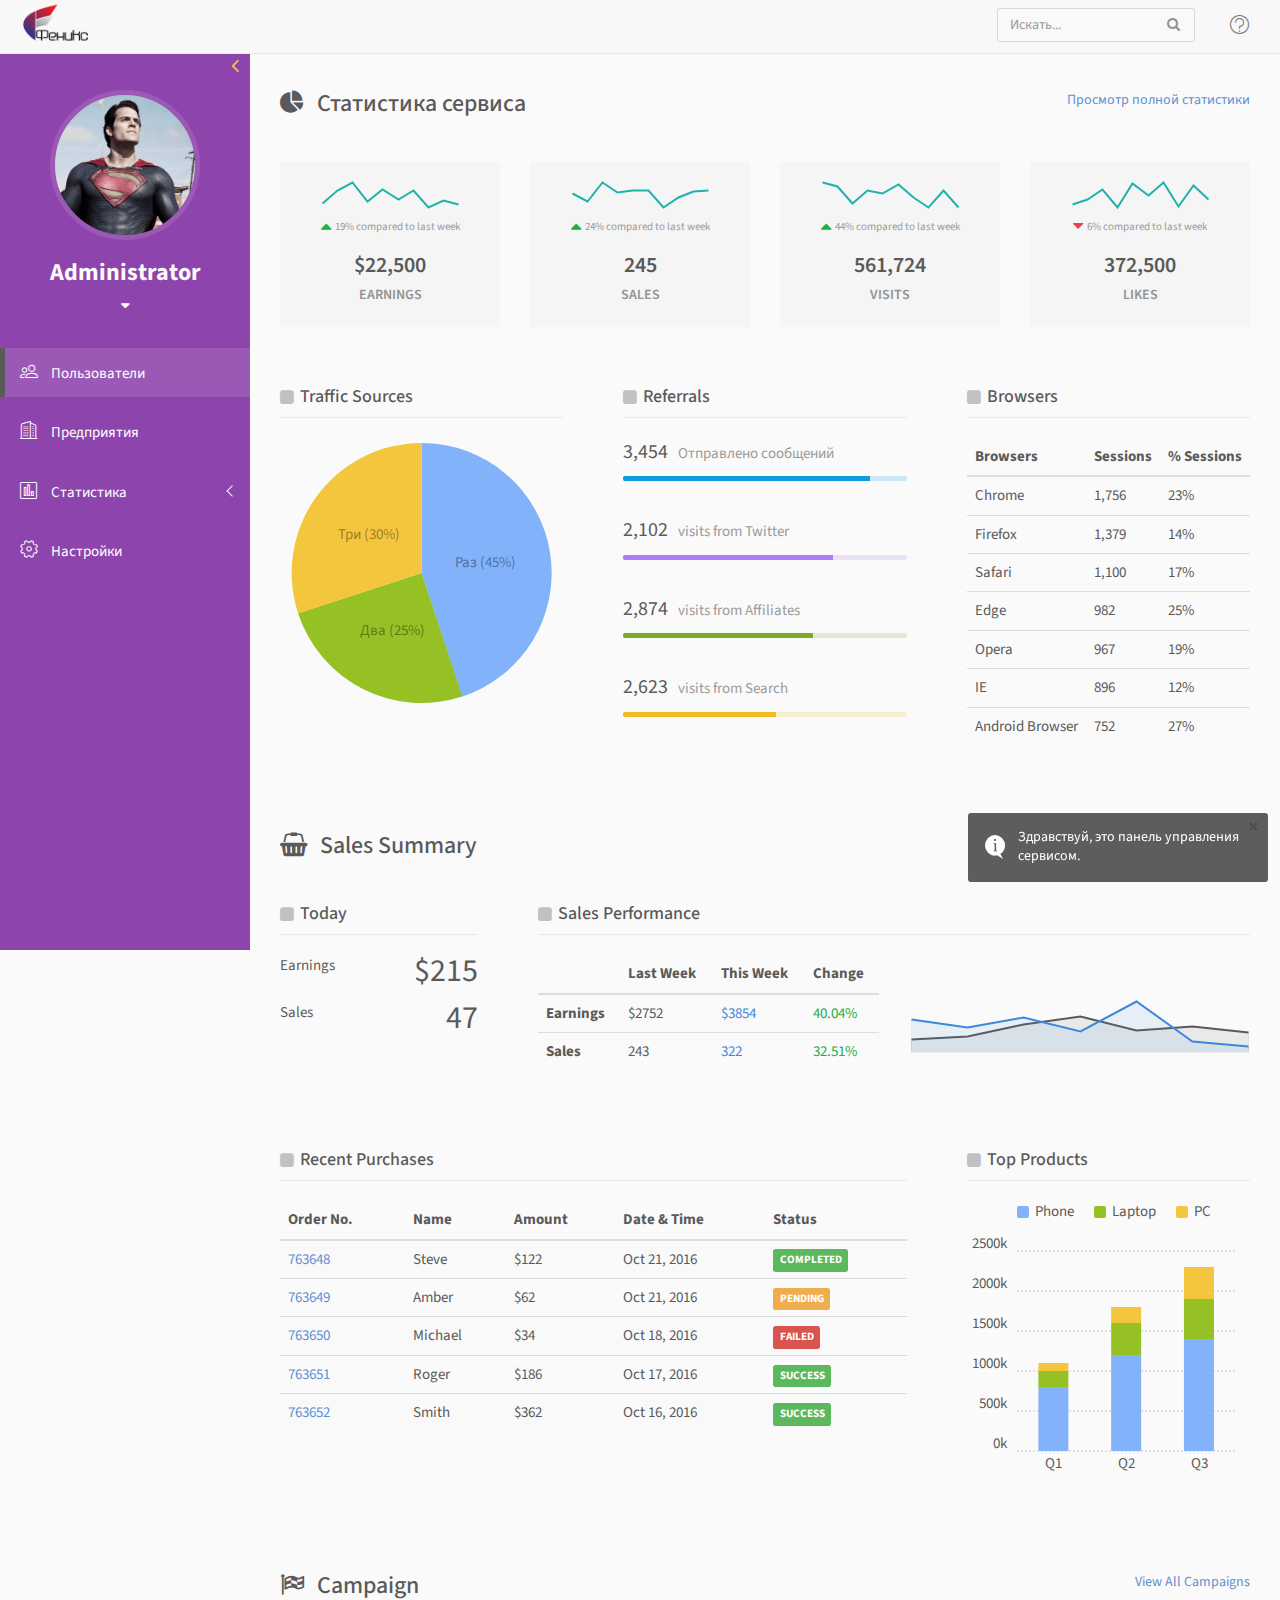
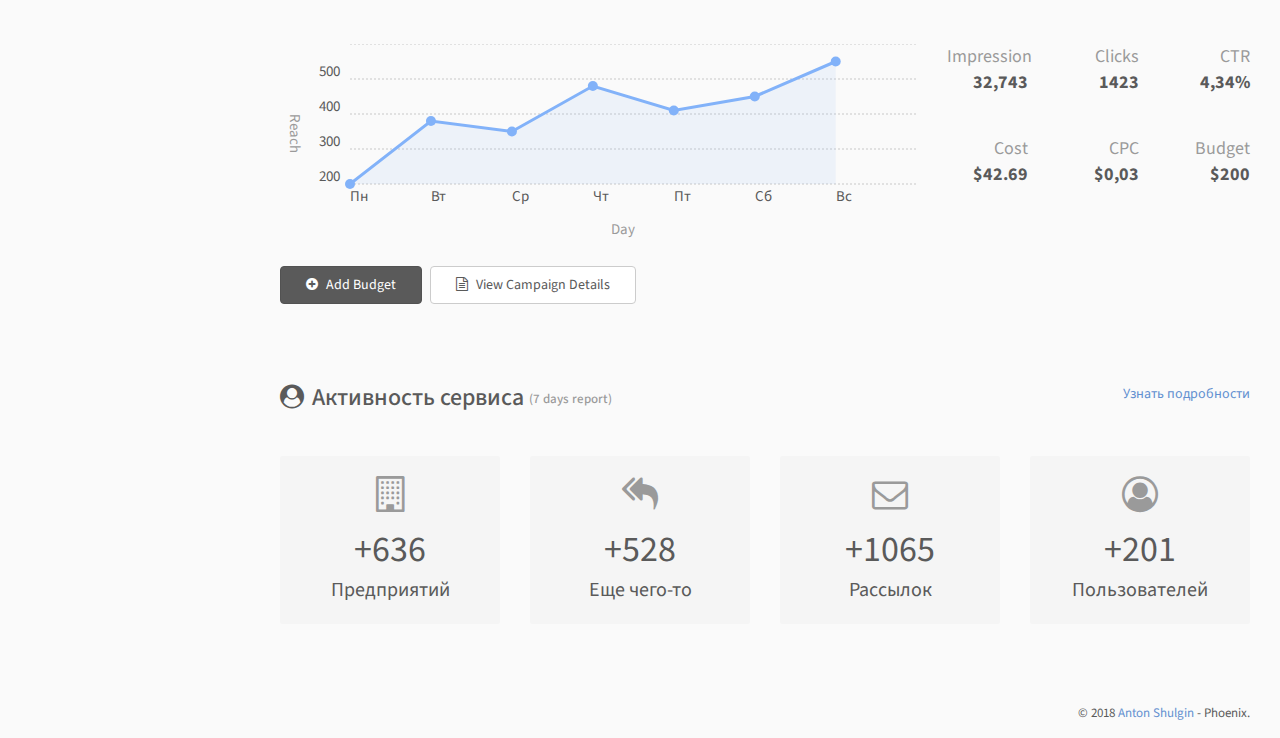
==== commit 55d9c24c: "1.0.1" ====
--- a/index.html
+++ b/index.html
@@ -32,8 +32,8 @@
 					<button type="button" class="btn-toggle-offcanvas"><i class="lnr lnr-menu"></i></button>
 				</div>
 				<!-- logo -->
-				<div class="navbar-brand" style="padding: 0 15px;">
-					<a href="index.html"><img src="assets/img/logo.png" style="height: 45px; " alt="Phoenix Logo" class="img-responsive logo"></a>
+				<div class="navbar-brand">
+					<a href="#"><img src="assets/img/logo.png" style="height: 45px; " alt="Phoenix Logo" class="img-responsive logo"></a>
 				</div>
 				<!-- end logo -->
 				<div class="navbar-right">
@@ -78,7 +78,7 @@
 		<!-- END NAVBAR -->
 		<!-- LEFT SIDEBAR -->
 		<div id="left-sidebar" class="sidebar">
-			<button type="button" class="btn btn-xs btn-link btn-toggle-fullwidth">
+			<button type="button" class="btn btn-xs btn-link btn-toggle-fullwidth" style="left: 220px;">
 				<span class="sr-only">Toggle Fullwidth</span>
 				<i class="fa fa-angle-left"></i>
 			</button>
@@ -181,7 +181,7 @@
 								<h2 class="heading"><i class="fa fa-square"></i> Referrals</h2>
 								<ul class="list-unstyled list-referrals">
 									<li>
-										<p><span class="value">3,454</span><span class="text-muted">visits from Facebook</span></p>
+										<p><span class="value">3,454</span><span class="text-muted">Отправлено сообщений</span></p>
 										<div class="progress progress-xs progress-transparent custom-color-blue">
 											<div class="progress-bar" data-transitiongoal="87"></div>
 										</div>
@@ -189,7 +189,7 @@
 									<li>
 										<p><span class="value">2,102</span><span class="text-muted">visits from Twitter</span></p>
 										<div class="progress progress-xs progress-transparent custom-color-purple">
-											<div class="progress-bar" data-transitiongoal="34"></div>
+											<div class="progress-bar" data-transitiongoal="74"></div>
 										</div>
 									</li>
 									<li>
--- a/assets/css/main.css
+++ b/assets/css/main.css
@@ -1 +1 @@
-body{background-color:#fafafa;font-family:"Source Sans Pro",sans-serif;font-size:15px;color:#5A5A5A}a{color:#6290d0}a:hover,a:focus{color:#437ac7;text-decoration:none}.page-title{margin-top:0;margin-bottom:30px;font-size:24px;font-weight:400}footer{padding:0 30px;padding-bottom:15px;position:absolute;right:0}@media screen and (max-width: 768px){footer{position:relative;text-align:center}}.copyright{margin-bottom:0;font-size:13px}#left-sidebar{-webkit-transition:all 0.3s ease-in-out;-moz-transition:all 0.3s ease-in-out;-ms-transition:all 0.3s ease-in-out;-o-transition:all 0.3s ease-in-out;transition:all 0.3s ease-in-out;width:250px;height:100%;float:left;margin-top:50px;position:fixed;left:0;color:#fafafa;background-color:#8e44ad;z-index:9}@media screen and (max-width: 768px){#left-sidebar{-moz-box-shadow:0 5px 10px 0px rgba(0,0,0,0.2);-webkit-box-shadow:0 5px 10px 0px rgba(0,0,0,0.2);box-shadow:0 5px 10px 0px rgba(0,0,0,0.2);left:-250px}}#main-content{-webkit-transition:all 0.3s ease-in-out;-moz-transition:all 0.3s ease-in-out;-ms-transition:all 0.3s ease-in-out;-o-transition:all 0.3s ease-in-out;transition:all 0.3s ease-in-out;width:calc(100% - 250px);float:right;position:relative;padding-top:90px;padding-bottom:40px}@media screen and (max-width: 768px){#main-content{width:100%}}.layout-fullwidth #wrapper #left-sidebar{left:-250px}.layout-fullwidth #wrapper #left-sidebar.ps{overflow:visible !important}.layout-fullwidth #wrapper #main-content{width:100%}html.fullscreen-bg,html.fullscreen-bg body,html.fullscreen-bg #wrapper{height:100%}.vertical-align-wrap{position:absolute;width:100%;height:100%;display:table}.vertical-align-middle{display:table-cell;vertical-align:middle}.offcanvas-active #left-sidebar{left:0}.dashboard-section{margin-bottom:50px}.panel-content{padding:30px 15px}.panel-content .heading{font-size:18px;margin-top:0;margin-bottom:20px;position:relative;padding-left:20px;padding-bottom:10px;border-bottom:1px solid #e8e8e8}.panel-content .heading i{font-size:16px;margin-right:8px;float:left;position:absolute;top:2px;left:0;text-indent:0;color:#c1c1c1}.navbar-default{-webkit-border-radius:0;-moz-border-radius:0;border-radius:0;padding:0;margin:0;border:none;border-bottom:1px solid #e8e8e8;z-index:99}.navbar-default .navbar-nav>.open a.icon-menu{border-color:#DBDBDB;background-color:#F2F2F2}.navbar-nav{margin:0;margin-right:15px}.navbar-nav .icon-menu{display:inline-block;vertical-align:middle;*vertical-align:auto;*zoom:1;*display:inline;padding-top:14px;padding-bottom:14px;position:relative;border-left:1px solid #e8e8e8}.navbar-nav .icon-menu i{font-size:20px}.navbar-nav .icon-menu .notification-dot{-webkit-border-radius:50%;-moz-border-radius:50%;border-radius:50%;width:8px;height:8px;position:absolute;top:12px;right:12px;background-color:#B54D4D}.navbar-nav .dropdown-menu{-moz-box-shadow:0px 2px 6px 0px rgba(0,0,0,0.05);-webkit-box-shadow:0px 2px 6px 0px rgba(0,0,0,0.05);box-shadow:0px 2px 6px 0px rgba(0,0,0,0.05);background:#fff;top:80%}.navbar-nav li:last-child .icon-menu{border-right:1px solid #e8e8e8}.navbar-nav ul.notifications{padding:0;border:1px solid #ededed}.navbar-nav ul.notifications li{border-bottom:1px solid #e8e8e8}.navbar-nav ul.notifications li.header,.navbar-nav ul.notifications li.footer{padding:12px 20px}.navbar-nav ul.notifications li:last-child{border-bottom:none}.navbar-nav ul.notifications li.footer a{display:inline;padding:0;text-decoration:underline;color:#fefefe}.navbar-nav ul.notifications li.footer a:hover,.navbar-nav ul.notifications li.footer a:focus{text-decoration:none}.navbar-nav ul.notifications li i{font-size:24px}.navbar-nav ul.notifications li>a{padding:23px 15px;color:#5A5A5A}.navbar-nav ul.notifications li>a:hover,.navbar-nav ul.notifications li>a:focus{background-color:#f9f9f9}.navbar-nav ul.notifications li .text{margin-bottom:0}.navbar-nav ul.notifications li .timestamp{font-size:13px;color:#9A9A9A}.navbar-nav ul.user-menu{padding:20px 0}.navbar-nav ul.user-menu>li.menu-heading{padding:25px 20px 5px 20px;font-weight:700}.navbar-nav ul.user-menu>li:first-child{padding-top:0}.navbar-nav ul.user-menu>li>a:hover,.navbar-nav ul.user-menu>li>a:focus{background:none;text-decoration:underline}.navbar-nav ul.user-menu .help-search-form{margin:0 20px}.navbar-nav ul.user-menu .menu-button{text-align:center;padding-top:20px;padding-left:20px;padding-right:20px}.navbar-nav ul.user-menu .menu-button .btn{display:inline-block;vertical-align:middle;*vertical-align:auto;*zoom:1;*display:inline;padding:8px 30px;font-size:14px;font-weight:700;color:#fff !important}.navbar-nav ul.user-menu .menu-button .btn:hover,.navbar-nav ul.user-menu .menu-button .btn:focus{background-color:#f6f6f6;text-decoration:none}.navbar-nav ul.user-menu.menu-icon>li>a{padding-top:8px;padding-bottom:8px}.navbar-nav ul.user-menu.menu-icon>li>a i{margin-right:5px}.navbar-nav ul.user-menu.menu-icon>li>a:hover,.navbar-nav ul.user-menu.menu-icon>li>a:focus{text-decoration:none}.navbar-nav ul.user-menu.menu-icon>li>a:hover span,.navbar-nav ul.user-menu.menu-icon>li>a:focus span{text-decoration:underline}@media screen and (max-width: 767px){.navbar-nav{margin-right:0}.navbar-nav>li{display:table-cell;position:inherit;text-align:center}.navbar-nav .dropdown-menu{max-height:400px;overflow:auto}.navbar-nav .dropdown-menu>li>a{white-space:normal}.navbar-nav .open .dropdown-menu{-moz-box-shadow:0px 2px 6px 0px rgba(0,0,0,0.05);-webkit-box-shadow:0px 2px 6px 0px rgba(0,0,0,0.05);box-shadow:0px 2px 6px 0px rgba(0,0,0,0.05);position:absolute;width:100%;background:#fff}.navbar-nav .open .dropdown-menu>li>a{padding:3px 20px}.navbar-nav .open .dropdown-menu.notifications>li>a{padding:12px 15px}}.navbar-brand{padding:18px 15px}@media screen and (max-width: 768px){.navbar>.container .navbar-brand,.navbar>.container-fluid .navbar-brand{margin-left:0}}@media screen and (min-width: 769px){.navbar>.container .navbar-brand,.navbar>.container-fluid .navbar-brand{margin-left:-15px}}.navbar-btn{float:left;padding:0}.navbar-btn button{font-size:24px;padding:4px 0;line-height:.7;border:none;background:none;outline:none}@media screen and (max-width: 640px){.navbar-btn{padding-left:0}}#navbar-search{float:left;margin-left:20px;margin-right:20px}@media screen and (max-width: 767px){#navbar-search{display:none}}#navbar-menu{float:right}.btn-toggle-offcanvas{display:none}@media screen and (max-width: 768px){.btn-toggle-offcanvas{display:inline-block;vertical-align:middle;*vertical-align:auto;*zoom:1;*display:inline}}.user-account{margin:40px auto 30px auto;text-align:center}.user-account .user-photo{width:150px;height:150px;margin:0 auto;border:5px solid #703688}.user-account .user-name{display:block;margin-top:12px;color:inherit}.user-account .user-name:hover,.user-account .user-name:focus{text-decoration:none}.sidebar-nav ul{padding:0;margin:0;list-style:none}.sidebar-nav .metismenu{display:-webkit-box;display:-ms-flexbox;display:flex;-webkit-box-orient:vertical;-webkit-box-direction:normal;-ms-flex-direction:column;flex-direction:column}.sidebar-nav .metismenu>li{padding-bottom:10px}.sidebar-nav .metismenu>li a{color:#fefefe;border-left:5px solid transparent}.sidebar-nav .metismenu>li.active>a{border-left-color:#fefefe;background-color:#9b59b6}.sidebar-nav .metismenu>li .active a{font-weight:700}.sidebar-nav .metismenu>li i{position:relative;top:1px;margin-right:10px;font-size:18px}.sidebar-nav .metismenu>li{-webkit-box-flex:1;-ms-flex:1 1 0%;flex:1 1 0%;display:-webkit-box;display:-ms-flexbox;display:flex;-webkit-box-orient:vertical;-webkit-box-direction:normal;-ms-flex-direction:column;flex-direction:column;position:relative}.sidebar-nav .metismenu a{-webkit-transition:all 0.3s ease-out;-moz-transition:all 0.3s ease-out;-ms-transition:all 0.3s ease-out;-o-transition:all 0.3s ease-out;transition:all 0.3s ease-out;position:relative;display:block;padding:13px 15px;outline-width:0;color:#5A5A5A}.sidebar-nav .metismenu ul a{padding:10px 15px 10px 55px}.sidebar-nav .metismenu ul ul a{padding:10px 15px 10px 70px}.sidebar-nav .metismenu ul.collapse a:hover,.sidebar-nav .metismenu ul.collapse a:focus{text-decoration:none}.sidebar-nav .metismenu a:hover,.sidebar-nav .metismenu a:focus,.sidebar-nav .metismenu a:active{text-decoration:none;background:#9b59b6}.sidebar-nav .metismenu .has-arrow::after{color:#b5b5b5}.nav-tabs>li>a{color:inherit;font-weight:600}.nav-tabs>li>a:hover,.nav-tabs>li>a:focus{background-color:#f5f5f5}.nav-tabs>li.active>a,.nav-tabs>li.active>a:hover,.nav-tabs>li.active>a:focus{background-color:#fafafa;color:#5A5A5A}.tab-content{padding:15px}.nav-tabs-colored>li.active>a,.nav-tabs-colored>li.active>a:hover,.nav-tabs-colored>li.active>a:focus{background-color:#f5f5f5;color:#5A5A5A}.tab-content-colored{background-color:#f5f5f5}.nav .open>a,.nav .open>a:hover,.nav .open>a:focus{border-color:#ddd}.dropdown-menu>li>a,.dropdown-menu>li>a:hover,.dropdown-menu>li>a:focus{color:#5A5A5A}.dropdown-menu>.active>a,.dropdown-menu>.active>a:hover,.dropdown-menu>.active>a:focus{background-color:#fefefe}.nav-pills>li>a{color:inherit}.nav-pills>li.active>a,.nav-pills>li.active>a:hover,.nav-pills>li.active>a:focus{background-color:#efefef;color:#5A5A5A}.btn-toggle-fullwidth{-webkit-border-radius:0;-moz-border-radius:0;border-radius:0;position:absolute;right:0;padding:5px 10px;background:transparent;color:#f4c63d;z-index:99}.btn-toggle-fullwidth:hover,.btn-toggle-fullwidth:focus{background-color:transparent;color:#e7b00d}.btn-toggle-fullwidth i{margin:0;font-size:22px;vertical-align:middle}@media screen and (max-width: 768px){.btn-toggle-fullwidth{display:none}}label{font-weight:600}.search-form{position:relative;padding:0}.search-form .btn{-moz-box-shadow:none;-webkit-box-shadow:none;box-shadow:none;position:absolute;top:7px;right:10px;padding:0;border:none;color:#929292;background-color:transparent}.search-form .btn:hover,.search-form .btn:focus{background-color:inherit;border-left:none;border-color:inherit}.fancy-checkbox{margin-right:10px}.fancy-checkbox,.fancy-checkbox label{font-weight:normal}.fancy-checkbox input[type="checkbox"]{display:none}.fancy-checkbox input[type="checkbox"]+span{display:inline-block;vertical-align:middle;*vertical-align:auto;*zoom:1;*display:inline;cursor:pointer;position:relative}.fancy-checkbox input[type="checkbox"]+span:before{display:inline-block;vertical-align:middle;*vertical-align:auto;*zoom:1;*display:inline;position:relative;bottom:1px;width:18px;height:18px;margin-right:10px;content:"";border:1px solid #ccc}.fancy-checkbox input[type="checkbox"]:checked+span:before{font-family:FontAwesome;content:'\f00c';font-size:12px;color:#99a1a7;text-align:center;line-height:16px;background:#ededed;border:1px solid #ccc}.fancy-checkbox.custom-color-green input[type="checkbox"]:checked+span:before{color:#53D76A;background-color:#fff}.fancy-checkbox.custom-bgcolor-green input[type="checkbox"]:checked+span:before{color:#fff;background-color:#53D76A;border-color:#32cf4d}.fancy-radio{margin-right:10px}.fancy-radio,.fancy-radio label{font-weight:normal}.fancy-radio input[type="radio"]{display:none}.fancy-radio input[type="radio"]+span{display:block;cursor:pointer;position:relative}.fancy-radio input[type="radio"]+span i{display:inline-block;vertical-align:middle;*vertical-align:auto;*zoom:1;*display:inline;-webkit-border-radius:8px;-moz-border-radius:8px;border-radius:8px;position:relative;bottom:1px;content:"";border:1px solid #ccc;width:18px;height:18px;margin-right:5px}.fancy-radio input[type="radio"]:checked+span i:after{-webkit-border-radius:50%;-moz-border-radius:50%;border-radius:50%;display:block;position:relative;top:3px;left:3px;content:'';width:10px;height:10px;background-color:#7b848c}.fancy-radio.custom-color-green input[type="radio"]:checked+span i:after{background-color:#53D76A}.fancy-radio.custom-bgcolor-green input[type="radio"]:checked+span i{background-color:#53D76A}.fancy-radio.custom-bgcolor-green input[type="radio"]:checked+span i:after{background-color:#fff}.input-group-addon .fancy-radio,.input-group-addon .fancy-checkbox{margin:0;position:relative;top:1px}.input-group-addon .fancy-radio input[type="radio"]+span i,.input-group-addon .fancy-checkbox input[type="checkbox"]+span{margin:0}.input-group-addon .fancy-radio input[type="radio"]+span i:before,.input-group-addon .fancy-checkbox input[type="checkbox"]+span:before{margin:0}.form-control{-moz-box-shadow:none;-webkit-box-shadow:none;box-shadow:none;-webkit-border-radius:2px;-moz-border-radius:2px;border-radius:2px;background-color:#f9f9f9;border-color:#dadada;color:#777}.form-control:focus{-moz-box-shadow:none;-webkit-box-shadow:none;box-shadow:none;outline:none;border-color:#c1c1c1}.help-block{font-size:13px;color:#929292}.multiselect-custom+.btn-group ul.multiselect-container>li>a{padding:3px 20px}.multiselect-custom+.btn-group ul.multiselect-container>li>a label.checkbox{padding-left:0}.multiselect-custom+.btn-group ul.multiselect-container>li>a label.checkbox:before{display:inline-block;vertical-align:middle;*vertical-align:auto;*zoom:1;*display:inline;position:relative;bottom:1px;content:"";width:16px;height:16px;margin-right:10px;border:1px solid #ccc;background-color:#fafafa}.multiselect-custom+.btn-group ul.multiselect-container>li>a label.checkbox input[type="checkbox"]{display:none}.multiselect-custom+.btn-group ul.multiselect-container>li.active>a label.checkbox:before{font-family:FontAwesome;content:'\f00c';font-size:12px;color:#99A1A7;text-align:center;line-height:15px;background-color:#EDEDED}.multiselect-custom+.btn-group ul.multiselect-container>li>a label.radio{padding-left:0}.multiselect-custom+.btn-group ul.multiselect-container>li>a label.radio:before{display:inline-block;vertical-align:middle;*vertical-align:auto;*zoom:1;*display:inline;-webkit-border-radius:8px;-moz-border-radius:8px;border-radius:8px;position:relative;bottom:1px;content:"";width:16px;height:16px;margin-right:10px;border:1px solid #ccc;background-color:#fafafa}.multiselect-custom+.btn-group ul.multiselect-container>li>a label.radio input[type="radio"]{display:none}.multiselect-custom+.btn-group ul.multiselect-container>li.active>a label.radio:before{font-family:FontAwesome;content:'\f111';color:#99a1a7;font-size:8px;text-align:center;line-height:15px}.multiselect-search{-moz-border-radius-topright:2px !important;-webkit-border-top-right-radius:2px !important;border-top-right-radius:2px !important;-moz-border-radius-bottomright:2px !important;-webkit-border-bottom-right-radius:2px !important;border-bottom-right-radius:2px !important}.btn.multiselect-clear-filter{-moz-box-shadow:none;-webkit-box-shadow:none;box-shadow:none;position:absolute;top:2px;right:0;padding-left:0;padding-right:0;border:none;background:transparent;z-index:9 !important;outline:none}.btn.multiselect-clear-filter:hover,.btn.multiselect-clear-filter:focus{background:transparent;outline:none}.datepicker table tr td.active.active,.datepicker table tr td.active.highlighted.active,.datepicker table tr td.active.highlighted:active,.datepicker table tr td.active.active:active{background-color:#fefefe;border-color:#eaeaea}.parsley-errors-list{margin-top:8px}.parsley-errors-list li{color:#de4848;font-size:0.9em;margin-top:3px}input.parsley-error,select.parsley-error,textarea.parsley-error{background-color:#fbf5f5;border-color:#efd8d8}.form-control.parsley-error:focus{border-color:#e1b3b3}.form-control.parsley-success:focus{border-color:#afd99d}.md-editor>textarea{padding:10px}.dropify-wrapper{-webkit-border-radius:3px;-moz-border-radius:3px;border-radius:3px;background-color:#f9f9f9;color:#b9b9b9;border:1px solid #e4e4e4}.dropify-wrapper .dropify-preview{background-color:#f9f9f9}.auth-box{-moz-box-shadow:1px 2px 10px 0 rgba(0,0,0,0.1);-webkit-box-shadow:1px 2px 10px 0 rgba(0,0,0,0.1);box-shadow:1px 2px 10px 0 rgba(0,0,0,0.1);-webkit-border-radius:5px;-moz-border-radius:5px;border-radius:5px;width:600px;height:auto;margin:0 auto;background-color:#fff}.auth-box .content{display:inline-block;vertical-align:middle;*vertical-align:auto;*zoom:1;*display:inline;width:99%;padding:30px;vertical-align:middle}.auth-box .form-auth-small .btn{margin-top:20px}.auth-box .form-auth-small .element-left{float:left}.auth-box .form-auth-small .element-right{float:right}.auth-box .form-auth-small .bottom{margin-top:20px;text-align:center}.auth-box .lead{margin-top:5px;font-size:18px;text-align:center}.auth-box .helper-text{font-size:13px;color:#9A9A9A}.auth-box .btn-signin-social{display:block;margin-bottom:15px;padding:10px 22px;width:100%;background-color:#fff;border-color:#e4ecf0}.auth-box .btn-signin-social:hover,.auth-box .btn-signin-social:focus{background-color:#fafafa}.auth-box .btn-signin-social i{font-size:16px;margin:5px}.auth-box.lockscreen{width:50%;padding:40px 60px}.auth-box.lockscreen .logo{margin-bottom:30px}.auth-box.lockscreen .user{margin-bottom:30px}.auth-box.lockscreen .user .name{font-size:18px;margin-top:10px}@media screen and (min-width: 1440px){.auth-box.lockscreen{width:35%}}@media screen and (max-width: 1279px){.auth-box{width:90%}}@media screen and (max-width: 992px){.auth-box{width:70%}.auth-box.lockscreen{width:50%;padding:40px 20px}}@media screen and (max-width: 640px){.auth-box{width:90%}.auth-box .content{width:95%}.auth-box.lockscreen{width:90%}}.btn{padding:8px 25px}.btn:focus,.btn.focus{outline:none}.btn.active,.btn:active{-moz-box-shadow:none;-webkit-box-shadow:none;box-shadow:none}.btn.active:focus,.btn.active.focus,.btn:active:focus,.btn:active.focus{outline:none}.btn i:first-child{margin-right:5px}.btn span:first-child{margin-right:5px}.btn-sm{padding:6px 18px}.btn-xs{padding:3px 8px}.btn-primary{background-color:#fefefe;border-color:#f6f6f6}.btn-primary:hover,.btn-primary:focus{background-color:#f6f6f6;border-color:#f6f6f6}.btn-primary.active,.btn-primary.active:focus,.btn-primary.active.focus,.btn-primary:active,.btn-primary:active:focus,.btn-primary:active.focus{background-color:#f4f4f4;border-color:#f4f4f4}.btn-default{color:#5A5A5A}.btn-default:hover,.btn-default:focus{background-color:#f9f9f9;border-color:#dcdcdc;color:#5A5A5A}.btn-default.active,.btn-default.active:focus,.btn-default.active.focus,.btn-default:active,.btn-default:active:focus,.btn-default:active.focus{background-color:#f4f4f4;border-color:#d2d2d2;color:#5A5A5A}.btn-default-dark{background-color:#acb5c1;border-color:#a3adba;color:#fff}.btn-default-dark:hover,.btn-default-dark:focus{background-color:#9da8b6;border-color:#98a3b2;color:#fff}.btn-default-dark.active,.btn-default-dark.active:focus,.btn-default-dark.active.focus,.btn-default-dark:active,.btn-default-dark:active:focus,.btn-default-dark:active.focus{background-color:#9da8b6;border-color:#98a3b2;color:#fff}.btn-info{background-color:#3C89DA;border-color:#2f81d8}.btn-info:hover,.btn-info:focus{background-color:#2f81d8;border-color:#2f81d8}.btn-info.active,.btn-info.active:focus,.btn-info.active.focus,.btn-info:active,.btn-info:active:focus,.btn-info:active.focus{background-color:#287cd4;border-color:#287cd4}.btn-success{background-color:#22af46;border-color:#20a241}.btn-success:hover,.btn-success:focus{background-color:#20a241;border-color:#20a241}.btn-success.active,.btn-success.active:focus,.btn-success.active.focus,.btn-success:active,.btn-success:active:focus,.btn-success:active.focus{background-color:#1f9e3f;border-color:#1f9e3f}.btn-warning{background-color:#f3ad06;border-color:#e9a606}.btn-warning:hover,.btn-warning:focus{background-color:#e9a606;border-color:#e9a606}.btn-warning.active,.btn-warning.active:focus,.btn-warning.active.focus,.btn-warning:active,.btn-warning:active:focus,.btn-warning:active.focus{background-color:#df9f06;border-color:#df9f06}.btn-danger{background-color:#de4848;border-color:#dc3b3b}.btn-danger:hover,.btn-danger:focus{background-color:#dc3b3b;border-color:#dc3b3b}.btn-danger.active,.btn-danger.active:focus,.btn-danger.active.focus,.btn-danger:active,.btn-danger:active:focus,.btn-danger:active.focus{background-color:#da3232;border-color:#da3232}.btn-group.open .dropdown-toggle{-moz-box-shadow:none;-webkit-box-shadow:none;box-shadow:none}.open>.dropdown-toggle.btn-primary{background-color:#fefefe;border-color:#f6f6f6}.open>.dropdown-toggle.btn-primary:focus,.open>.dropdown-toggle.btn-primary:hover{background-color:#f6f6f6;border-color:#f6f6f6}.open>.dropdown-toggle.btn-success{background-color:#22af46;border-color:#20a241}.open>.dropdown-toggle.btn-success:focus,.open>.dropdown-toggle.btn-success:hover{background-color:#20a241;border-color:#20a241}.open>.dropdown-toggle.btn-warning{background-color:#f3ad06;border-color:#e9a606}.open>.dropdown-toggle.btn-warning:focus,.open>.dropdown-toggle.btn-warning:hover{background-color:#e9a606;border-color:#e9a606}.open>.dropdown-toggle.btn-danger{background-color:#de4848;border-color:#dc3b3b}.open>.dropdown-toggle.btn-danger:focus,.open>.dropdown-toggle.btn-danger:hover{background-color:#dc3b3b;border-color:#dc3b3b}.open>.dropdown-toggle.btn-default{background-color:#acb5c1;border-color:#a3adba;color:#fff}.open>.dropdown-toggle.btn-default:focus,.open>.dropdown-toggle.btn-default:hover{background-color:#f9f9f9;border-color:#dcdcdc;color:#5A5A5A}.input-group-btn>.btn{padding-top:6px;padding-bottom:6px}.action-buttons .btn{margin-right:5px}@media screen and (max-width: 768px){.action-buttons .btn{margin-bottom:5px}}.list-referrals>li{margin-bottom:35px}.list-referrals .value{font-size:20px;margin-right:10px}.metric-inline{-webkit-border-radius:3px;-moz-border-radius:3px;border-radius:3px;text-align:center;padding:20px;font-size:36px;background-color:#f5f5f5}.metric-inline i{display:block;margin-bottom:12px;color:#9A9A9A}.metric-inline span{display:block;font-size:20px}.separator-linethrough{position:relative;margin:30px 0;text-align:center}.separator-linethrough span{display:inline-block;vertical-align:middle;*vertical-align:auto;*zoom:1;*display:inline;padding:0 10px;position:inherit;font-size:18px;background-color:#fff;z-index:9}.separator-linethrough:after{display:block;position:absolute;top:50%;width:100%;content:'';border-top:1px solid #f0f0f0;z-index:0}#toast-container>div{opacity:1;filter:alpha(opacity=100)}#toast-container>div,#toast-container>div:hover{-moz-box-shadow:none;-webkit-box-shadow:none;box-shadow:none}.toast-close-button{opacity:.3;filter:alpha(opacity=30);top:-11px;text-shadow:none;color:#fff}.toast-close-button:hover,.toast-close-button:focus{opacity:.5;filter:alpha(opacity=50)}.toast a{text-decoration:underline}.toast a:hover,.toast a:focus{text-decoration:none;color:#fff}.toast .toast-message{font-size:14px;line-height:1.4}.toast-info{background-color:#fefefe}.toast-info .toast-close-button{color:#cbcbcb}.toast-success{background-color:#22af46}.toast-success .toast-close-button{color:#115a24}.toast-warning{background-color:#f3ad06}.toast-warning .toast-close-button{color:#8f6604}.toast-error{background-color:#de4848}.toast-error .toast-close-button{color:#8d1919}.progress{-webkit-border-radius:2px;-moz-border-radius:2px;border-radius:2px;-moz-box-shadow:none;-webkit-box-shadow:none;box-shadow:none;background-color:#f1f1f1}.progress.wide{width:60px}.progress .progress-bar{-webkit-transition:width 3s ease;-moz-transition:width 3s ease;-ms-transition:width 3s ease;-o-transition:width 3s ease;transition:width 3s ease;-moz-box-shadow:none;-webkit-box-shadow:none;box-shadow:none}.progress.progress-lg{height:28px}.progress.progress-sm{height:12px}.progress.progress-xs{height:5px}.progress.progress-sm .progress-bar,.progress.progress-xs .progress-bar{text-indent:-9999px}.progress-bar{background-color:#fefefe}.progress-bar-success{background-color:#22af46}.progress-bar-warning{background-color:#f3ad06}.progress-bar-danger{background-color:#de4848}.progress-bar-info{background-color:#3C89DA}.progress-transparent.custom-color-blue{background-color:rgba(14,155,226,0.2)}.progress-transparent.custom-color-blue .progress-bar{background-color:#0E9BE2}.progress-transparent.custom-color-green{background-color:rgba(124,172,37,0.2)}.progress-transparent.custom-color-green .progress-bar{background-color:#7CAC25}.progress-transparent.custom-color-orange{background-color:rgba(255,68,2,0.2)}.progress-transparent.custom-color-orange .progress-bar{background-color:#FF4402}.progress-transparent.custom-color-purple{background-color:rgba(171,125,246,0.2)}.progress-transparent.custom-color-purple .progress-bar{background-color:#AB7DF6}.progress-transparent.custom-color-yellow{background-color:rgba(243,187,35,0.2)}.progress-transparent.custom-color-yellow .progress-bar{background-color:#F3BB23}.progress-transparent.custom-color-lightseagreen{background-color:rgba(32,178,170,0.2)}.progress-transparent.custom-color-lightseagreen .progress-bar{background-color:#20b2aa}.alert-success{color:#fff;background-color:#20a241;border-color:#1d953c}.alert-warning{color:#fff;background-color:#e4a206;border-color:#d59805}.alert-danger{color:#fff;background-color:#de4848;border-color:#dc3b3b}.alert-info{color:#fff;background-color:#3C89DA;border-color:#2f81d8}.alert-dismissable .close,.alert-dismissible .close{color:#fff;text-shadow:none}.tooltip-inner{background-color:#5a5a5a}.tooltip.in{opacity:1;filter:alpha(opacity=100)}.tooltip.left .tooltip-arrow{border-left-color:#5a5a5a}.tooltip.right .tooltip-arrow{border-right-color:#5a5a5a}.tooltip.top .tooltip-arrow{border-top-color:#5a5a5a}.tooltip.bottom .tooltip-arrow{border-bottom-color:#5a5a5a}.popover{-moz-box-shadow:0px 2px 6px 0px rgba(0,0,0,0.05);-webkit-box-shadow:0px 2px 6px 0px rgba(0,0,0,0.05);box-shadow:0px 2px 6px 0px rgba(0,0,0,0.05);font-family:"Source Sans Pro",sans-serif;border-color:#ededed}.popover-title{font-weight:600;background-color:#f5f5f5;color:#5A5A5A}.panel-group .panel .panel-heading{padding:0}.panel-group .panel .panel-title{font-size:14px;font-family:"Source Sans Pro",sans-serif}.panel-group .panel .panel-title>a{display:block;padding:10px 15px}.panel-group .panel .panel-title>a:hover,.panel-group .panel .panel-title>a:focus{color:inherit}.panel-group .panel .panel-title>a i{font-size:18px;margin-right:5px}.panel-group .panel .panel-title>a i.icon-collapsed{display:none}.panel-group .panel .panel-title>a i.right{float:right;margin-right:0}.panel-group .panel .panel-title>a.collapsed .icon-expanded{display:none}.panel-group .panel .panel-title>a.collapsed .icon-collapsed{display:inline-block;vertical-align:middle;*vertical-align:auto;*zoom:1;*display:inline;vertical-align:baseline}.pagination>li>a,.pagination>li>span{color:#fefefe}.pagination>li>a:hover,.pagination>li>span:hover,.pagination>li>a:focus,.pagination>li>span:focus{background-color:#fff;border-color:#fefefe;color:#fff}.pagination>li:first-child>a,.pagination>li:first-child>span{-moz-border-radius-topleft:2px;-webkit-border-top-left-radius:2px;border-top-left-radius:2px;-moz-border-radius-bottomleft:2px;-webkit-border-bottom-left-radius:2px;border-bottom-left-radius:2px}.pagination>li:last-child>a,.pagination>li:last-child>span{-moz-border-radius-topright:2px;-webkit-border-top-right-radius:2px;border-top-right-radius:2px;-moz-border-radius-bottomright:2px;-webkit-border-bottom-right-radius:2px;border-bottom-right-radius:2px}.pagination>.active>a:hover,.pagination>.active>span:hover,.pagination>.active>a:focus,.pagination>.active>span:focus{background-color:#fff;border-color:#fefefe;color:#fff}.pagination>.active>a,.pagination>.active>span{background-color:#fefefe;border-color:#f1f1f1}.pagination.borderless>li>a,.pagination.borderless>li>span{-webkit-border-radius:2px;-moz-border-radius:2px;border-radius:2px;border-color:transparent;margin:0 1px}.pagination.borderless>li:first-child>a,.pagination.borderless>li:first-child>span,.pagination.borderless>li:last-child>a,.pagination.borderless>li:last-child>span{-webkit-border-radius:2px;-moz-border-radius:2px;border-radius:2px}.pagination.borderless>li.active>a,.pagination.borderless>li.active>span{color:#fff;background-color:#fefefe}.pagination.borderless>li.active>a:hover,.pagination.borderless>li.active>a:focus,.pagination.borderless>li.active>span:hover,.pagination.borderless>li.active>span:focus{color:#fff;background-color:#fefefe}.pager li>a{border-color:#fefefe}.pager li>a:hover,.pager li>a:focus{background-color:#fefefe;border-color:#f6f6f6;color:#fff}.pager .disabled>a,.pager .disabled>a:hover,.pager .disabled>a:focus,.pager .disabled>span{border-color:#ddd}.number-chart{padding:18px 0;border:1px solid #e8e8e8;text-align:center}@media screen and (max-width: 992px){.number-chart{width:auto;margin-bottom:30px}}.number-chart .number{font-weight:600}@media screen and (max-width: 640px){.number-chart .number{float:none !important;text-align:center;height:70px}}.number-chart .number>span{font-size:22px;line-height:1.4}.number-chart .number>span+span{display:block;font-size:14px;font-weight:normal;line-height:2;font-weight:600;color:#929292}.number-chart .number i{font-size:12px}.number-chart .mini-stat{margin-bottom:15px}.number-chart .mini-stat p{margin-bottom:0;margin-top:5px;font-size:11px}.number-chart .mini-stat i{margin-right:2px;font-size:18px;position:relative;top:2px}#jqstooltip{background-color:#fff;border-color:#ddd;color:#5A5A5A}#jqstooltip .jqsfield{color:#5A5A5A}.ct-chart{position:relative}.ct-label{font-size:1.5rem;color:#5A5A5A}.ct-series .ct-line{stroke-width:3px}.ct-series .ct-bar{stroke-width:15px}.ct-series .ct-point{stroke-width:10px;stroke-linecap:circle}.ct-series-a .ct-line,.ct-series-a .ct-bar,.ct-series-a .ct-point{stroke:#82b2f9}.ct-series-a .ct-area,.ct-series-a .ct-slice-donut-solid,.ct-series-a .ct-slice-pie,.ct-series-a .ct-bar{fill:#82b2f9}.ct-series-b .ct-line,.ct-series-b .ct-bar,.ct-series-b .ct-point{stroke:#96c125}.ct-series-b .ct-area,.ct-series-b .ct-slice-donut-solid,.ct-series-b .ct-slice-pie,.ct-series-b .ct-bar{fill:#96c125}.ct-series-c .ct-line,.ct-series-c .ct-bar,.ct-series-c .ct-point{stroke:#f4c63d}.ct-series-c .ct-area,.ct-series-c .ct-slice-donut-solid,.ct-series-c .ct-slice-pie,.ct-series-c .ct-bar{fill:#f4c63d}.ct-series-d .ct-line,.ct-series-d .ct-bar,.ct-series-d .ct-point{stroke:#AB7DF6}.ct-series-d .ct-area,.ct-series-d .ct-slice-donut-solid,.ct-series-d .ct-slice-pie,.ct-series-d .ct-bar{fill:#AB7DF6}.ct-series-e .ct-line,.ct-series-e .ct-bar,.ct-series-e .ct-point{stroke:#5cc196}.ct-series-e .ct-area,.ct-series-e .ct-slice-donut-solid,.ct-series-e .ct-slice-pie,.ct-series-e .ct-bar{fill:#5cc196}.ct-series-f .ct-line,.ct-series-f .ct-bar,.ct-series-f .ct-point{stroke:#d17905}.ct-series-f .ct-area,.ct-series-f .ct-slice-donut-solid,.ct-series-f .ct-slice-pie,.ct-series-f .ct-bar{fill:#d17905}.ct-series-g .ct-line,.ct-series-g .ct-bar,.ct-series-g .ct-point{stroke:#453d3f}.ct-series-g .ct-area,.ct-series-g .ct-slice-donut-solid,.ct-series-g .ct-slice-pie,.ct-series-g .ct-bar{fill:#453d3f}.ct-series-h .ct-line,.ct-series-h .ct-bar,.ct-series-h .ct-point{stroke:#59922b}.ct-series-h .ct-area,.ct-series-h .ct-slice-donut-solid,.ct-series-h .ct-slice-pie,.ct-series-h .ct-bar{fill:#59922b}.ct-series-i .ct-line,.ct-series-i .ct-bar,.ct-series-i .ct-point{stroke:#0544d3}.ct-series-i .ct-area,.ct-series-i .ct-slice-donut-solid,.ct-series-i .ct-slice-pie,.ct-series-i .ct-bar{fill:#0544d3}.ct-series-j .ct-line,.ct-series-j .ct-bar,.ct-series-j .ct-point{stroke:#6b0392}.ct-series-j .ct-area,.ct-series-j .ct-slice-donut-solid,.ct-series-j .ct-slice-pie,.ct-series-j .ct-bar{fill:#6b0392}.ct-series-k .ct-line,.ct-series-k .ct-bar,.ct-series-k .ct-point{stroke:#f05b4f}.ct-series-k .ct-area,.ct-series-k .ct-slice-donut-solid,.ct-series-k .ct-slice-pie,.ct-series-k .ct-bar{fill:#f05b4f}.ct-series-l .ct-line,.ct-series-l .ct-bar,.ct-series-l .ct-point{stroke:#dda458}.ct-series-l .ct-area,.ct-series-l .ct-slice-donut-solid,.ct-series-l .ct-slice-pie,.ct-series-l .ct-bar{fill:#dda458}.ct-series-m .ct-line,.ct-series-m .ct-bar,.ct-series-m .ct-point{stroke:#eacf7d}.ct-series-m .ct-area,.ct-series-m .ct-slice-donut-solid,.ct-series-m .ct-slice-pie,.ct-series-m .ct-bar{fill:#eacf7d}.ct-series-n .ct-line,.ct-series-n .ct-bar,.ct-series-n .ct-point{stroke:#86797d}.ct-series-n .ct-area,.ct-series-n .ct-slice-donut-solid,.ct-series-n .ct-slice-pie,.ct-series-n .ct-bar{fill:#86797d}.ct-series-o .ct-line,.ct-series-o .ct-bar,.ct-series-o .ct-point{stroke:#b2c326}.ct-series-o .ct-area,.ct-series-o .ct-slice-donut-solid,.ct-series-o .ct-slice-pie,.ct-series-o .ct-bar{fill:#b2c326}.chartist-tooltip{-webkit-border-radius:3px;-moz-border-radius:3px;border-radius:3px;min-width:3.5em;background:#5a5a5a;color:#fff}.chartist-tooltip:before{margin-left:-8px;border-width:8px;border-top-color:#5a5a5a}.ct-axis-title{fill:#9a9a9a}.ct-legend{position:relative;left:10px;z-index:10}.ct-legend li{display:inline-block;vertical-align:middle;*vertical-align:auto;*zoom:1;*display:inline;position:relative;padding-left:18px;margin-bottom:3px;margin-right:20px;list-style-type:none}.ct-legend li:before{width:12px;height:12px;position:absolute;top:5px;left:0;content:'';border:3px solid transparent;border-radius:2px}.ct-legend li.inactive:before{background:transparent}.ct-legend.ct-legend-inside{position:absolute;top:0;right:0}.ct-legend .ct-series-0:before{background-color:#82b2f9;border-color:#82b2f9}.ct-legend .ct-series-1:before{background-color:#96c125;border-color:#96c125}.ct-legend .ct-series-2:before{background-color:#f4c63d;border-color:#f4c63d}.ct-legend .ct-series-3:before{background-color:#AB7DF6;border-color:#AB7DF6}.ct-legend .ct-series-4:before{background-color:#5cc196;border-color:#5cc196}.ct-legend .ct-series-5:before{background-color:#d17905;border-color:#d17905}.ct-legend .ct-series-6:before{background-color:#453d3f;border-color:#453d3f}.ct-legend .ct-series-7:before{background-color:#59922b;border-color:#59922b}.ct-legend .ct-series-8:before{background-color:#0544d3;border-color:#0544d3}.ct-legend .ct-series-9:before{background-color:#6b0392;border-color:#6b0392}.ct-legend .ct-series-10:before{background-color:#f05b4f;border-color:#f05b4f}.ct-legend .ct-series-11:before{background-color:#dda458;border-color:#dda458}.ct-legend .ct-series-12:before{background-color:#eacf7d;border-color:#eacf7d}.ct-legend .ct-series-13:before{background-color:#86797d;border-color:#86797d}.ct-legend .ct-series-14:before{background-color:#b2c326;border-color:#b2c326}.z500px-color{color:#0099e5 !important}.about-me-color{color:#00405d !important}.airbnb-color{color:#fd5c63 !important}.alphabet-color{color:#ed1c24 !important}.amazon-color{color:#f90 !important}.american-express-color{color:#002663 !important}.aol-color{color:#ff0b00 !important}.behance-color{color:#1769ff !important}.bing-color{color:#ffb900 !important}.bitbucket-color{color:#205081 !important}.bitly-color{color:#ee6123 !important}.blogger-color{color:#f57d00 !important}.booking-com-color{color:#003580 !important}.buffer-color{color:#168eea !important}.code-school-color{color:#616f67 !important}.codecademy-color{color:#f65a5b !important}.creative-market-color{color:#8ba753 !important}.delicious-color{color:#39f !important}.deviantart-color{color:#05cc47 !important}.digg-color{color:#005be2 !important}.disqus-color{color:#2e9fff !important}.django-color{color:#092e20 !important}.dribbble-color{color:#ea4c89 !important}.dropbox-color{color:#007ee5 !important}.drupal-color{color:#0077c0 !important}.elance-color{color:#0d69af !important}.envato-color{color:#82b541 !important}.etsy-color{color:#d5641c !important}.facebook-color{color:#3b5998 !important}.feedly-color{color:#2bb24c !important}.flattr-color{color:#f67c1a !important}.flickr-color{color:#0063dc !important}.flipboard-color{color:#e12828 !important}.flixster-color{color:#2971b2 !important}.foursquare-color{color:#0732a2 !important}.github-color{color:#333 !important}.google-color{color:#4285f4 !important}.google-plus-color{color:#dc4e41 !important}.instagram-color{color:#3f729b !important}.kickstarter-color{color:#2bde73 !important}.kik-color{color:#82bc23 !important}.lastfm-color{color:#d51007 !important}.line-color{color:#00c300 !important}.linkedin-color{color:#0077b5 !important}.mail-ru-color{color:#168de2 !important}.mailchimp-color{color:#2c9ab7 !important}.myspace-color{color:#000 !important}.netflix-color{color:#e50914 !important}.ning-color{color:#75af42 !important}.path-color{color:#ee3423 !important}.patreon-color{color:#e6461a !important}.paypal-color{color:#003087 !important}.photobucket-color{color:#0ea0db !important}.pinterest-color{color:#bd081c !important}.product-hunt-color{color:#da552f !important}.quora-color{color:#a82400 !important}.rdio-color{color:#007dc3 !important}.reddit-color{color:#ff4500 !important}.rss-color{color:#f26522 !important}.salesforce-color{color:#1798c1 !important}.scribd-color{color:#1a7bba !important}.shopify-color{color:#96bf48 !important}.skype-color{color:#00aff0 !important}.slack-color{color:#6ecadc !important}.slideshare-color{color:#0077b5 !important}.soundcloud-color{color:#f80 !important}.spotify-color{color:#2ebd59 !important}.squarespace-color{color:#222 !important}.stackoverflow-color{color:#fe7a15 !important}.stripe-color{color:#00afe1 !important}.stumbleupon-color{color:#eb4924 !important}.telegram-color{color:#08c !important}.tumblr-color{color:#35465c !important}.twitch-tv-color{color:#6441a5 !important}.twitter-color{color:#55acee !important}.vimeo-color{color:#162221 !important}.vine-color{color:#00b488 !important}.wechat-color{color:#7bb32e !important}.whatsapp-color{color:#43d854 !important}.wordpress-color{color:#21759b !important}.yahoo-color{color:#410093 !important}.youtube-color{color:#cd201f !important}.z500px-bg{background-color:#0099e5 !important}.z500px-bg:hover,.z500px-bg:focus{background-color:#08c !important}.about-me-bg{background-color:#00405d !important}.about-me-bg:hover,.about-me-bg:focus{background-color:#002e44 !important}.airbnb-bg{background-color:#fd5c63 !important}.airbnb-bg:hover,.airbnb-bg:focus{background-color:#fd434b !important}.alphabet-bg{background-color:#ed1c24 !important}.alphabet-bg:hover,.alphabet-bg:focus{background-color:#de1219 !important}.amazon-bg{background-color:#f90 !important}.amazon-bg:hover,.amazon-bg:focus{background-color:#e68a00 !important}.american-express-bg{background-color:#002663 !important}.american-express-bg:hover,.american-express-bg:focus{background-color:#001c4a !important}.aol-bg{background-color:#ff0b00 !important}.aol-bg:hover,.aol-bg:focus{background-color:#e60a00 !important}.behance-bg{background-color:#1769ff !important}.behance-bg:hover,.behance-bg:focus{background-color:#0059fd !important}.bing-bg{background-color:#ffb900 !important}.bing-bg:hover,.bing-bg:focus{background-color:#e6a700 !important}.bitbucket-bg{background-color:#205081 !important}.bitbucket-bg:hover,.bitbucket-bg:focus{background-color:#1b436d !important}.bitly-bg{background-color:#ee6123 !important}.bitly-bg:hover,.bitly-bg:focus{background-color:#e65312 !important}.blogger-bg{background-color:#f57d00 !important}.blogger-bg:hover,.blogger-bg:focus{background-color:#dc7000 !important}.booking-com-bg{background-color:#003580 !important}.booking-com-bg:hover,.booking-com-bg:focus{background-color:#002a67 !important}.buffer-bg{background-color:#168eea !important}.buffer-bg:hover,.buffer-bg:focus{background-color:#1380d3 !important}.code-school-bg{background-color:#616f67 !important}.code-school-bg:hover,.code-school-bg:focus{background-color:#55615a !important}.codecademy-bg{background-color:#f65a5b !important}.codecademy-bg:hover,.codecademy-bg:focus{background-color:#f54243 !important}.creative-market-bg{background-color:#8ba753 !important}.creative-market-bg:hover,.creative-market-bg:focus{background-color:#7d964b !important}.delicious-bg{background-color:#39f !important}.delicious-bg:hover,.delicious-bg:focus{background-color:#1a8cff !important}.deviantart-bg{background-color:#05cc47 !important}.deviantart-bg:hover,.deviantart-bg:focus{background-color:#04b33e !important}.digg-bg{background-color:#005be2 !important}.digg-bg:hover,.digg-bg:focus{background-color:#0051c9 !important}.disqus-bg{background-color:#2e9fff !important}.disqus-bg:hover,.disqus-bg:focus{background-color:#1593ff !important}.django-bg{background-color:#092e20 !important}.django-bg:hover,.django-bg:focus{background-color:#051911 !important}.dribbble-bg{background-color:#ea4c89 !important}.dribbble-bg:hover,.dribbble-bg:focus{background-color:#e7357a !important}.dropbox-bg{background-color:#007ee5 !important}.dropbox-bg:hover,.dropbox-bg:focus{background-color:#0070cc !important}.drupal-bg{background-color:#0077c0 !important}.drupal-bg:hover,.drupal-bg:focus{background-color:#0067a7 !important}.elance-bg{background-color:#0d69af !important}.elance-bg:hover,.elance-bg:focus{background-color:#0b5b97 !important}.envato-bg{background-color:#82b541 !important}.envato-bg:hover,.envato-bg:focus{background-color:#75a23a !important}.etsy-bg{background-color:#d5641c !important}.etsy-bg:hover,.etsy-bg:focus{background-color:#be5919 !important}.facebook-bg{background-color:#3b5998 !important}.facebook-bg:hover,.facebook-bg:focus{background-color:#344e86 !important}.feedly-bg{background-color:#2bb24c !important}.feedly-bg:hover,.feedly-bg:focus{background-color:#269d43 !important}.flattr-bg{background-color:#f67c1a !important}.flattr-bg:hover,.flattr-bg:focus{background-color:#ed6f09 !important}.flickr-bg{background-color:#0063dc !important}.flickr-bg:hover,.flickr-bg:focus{background-color:#0058c3 !important}.flipboard-bg{background-color:#e12828 !important}.flipboard-bg:hover,.flipboard-bg:focus{background-color:#d21d1d !important}.flixster-bg{background-color:#2971b2 !important}.flixster-bg:hover,.flixster-bg:focus{background-color:#24649d !important}.foursquare-bg{background-color:#0732a2 !important}.foursquare-bg:hover,.foursquare-bg:focus{background-color:#062a8a !important}.github-bg{background-color:#333 !important}.github-bg:hover,.github-bg:focus{background-color:#262626 !important}.google-bg{background-color:#4285f4 !important}.google-bg:hover,.google-bg:focus{background-color:#2a75f3 !important}.google-plus-bg{background-color:#dc4e41 !important}.google-plus-bg:hover,.google-plus-bg:focus{background-color:#d83a2b !important}.instagram-bg{background-color:#3f729b !important}.instagram-bg:hover,.instagram-bg:focus{background-color:#386589 !important}.kickstarter-bg{background-color:#2bde73 !important}.kickstarter-bg:hover,.kickstarter-bg:focus{background-color:#20cf67 !important}.kik-bg{background-color:#82bc23 !important}.kik-bg:hover,.kik-bg:focus{background-color:#73a71f !important}.lastfm-bg{background-color:#d51007 !important}.lastfm-bg:hover,.lastfm-bg:focus{background-color:#bc0e06 !important}.line-bg{background-color:#00c300 !important}.line-bg:hover,.line-bg:focus{background-color:#0a0 !important}.linkedin-bg{background-color:#0077b5 !important}.linkedin-bg:hover,.linkedin-bg:focus{background-color:#00669c !important}.mail-ru-bg{background-color:#168de2 !important}.mail-ru-bg:hover,.mail-ru-bg:focus{background-color:#147fcb !important}.mailchimp-bg{background-color:#2c9ab7 !important}.mailchimp-bg:hover,.mailchimp-bg:focus{background-color:#2789a2 !important}.myspace-bg{background-color:#000 !important}.myspace-bg:hover,.myspace-bg:focus{background-color:#000 !important}.netflix-bg{background-color:#e50914 !important}.netflix-bg:hover,.netflix-bg:focus{background-color:#cc0812 !important}.ning-bg{background-color:#75af42 !important}.ning-bg:hover,.ning-bg:focus{background-color:#699c3b !important}.path-bg{background-color:#ee3423 !important}.path-bg:hover,.path-bg:focus{background-color:#e62412 !important}.patreon-bg{background-color:#e6461a !important}.patreon-bg:hover,.patreon-bg:focus{background-color:#d03f17 !important}.paypal-bg{background-color:#003087 !important}.paypal-bg:hover,.paypal-bg:focus{background-color:#00276e !important}.photobucket-bg{background-color:#0ea0db !important}.photobucket-bg:hover,.photobucket-bg:focus{background-color:#0c8ec3 !important}.pinterest-bg{background-color:#bd081c !important}.pinterest-bg:hover,.pinterest-bg:focus{background-color:#a50718 !important}.product-hunt-bg{background-color:#da552f !important}.product-hunt-bg:hover,.product-hunt-bg:focus{background-color:#cb4924 !important}.quora-bg{background-color:#a82400 !important}.quora-bg:hover,.quora-bg:focus{background-color:#8f1f00 !important}.rdio-bg{background-color:#007dc3 !important}.rdio-bg:hover,.rdio-bg:focus{background-color:#006daa !important}.reddit-bg{background-color:#ff4500 !important}.reddit-bg:hover,.reddit-bg:focus{background-color:#e63e00 !important}.rss-bg{background-color:#f26522 !important}.rss-bg:hover,.rss-bg:focus{background-color:#ed560e !important}.salesforce-bg{background-color:#1798c1 !important}.salesforce-bg:hover,.salesforce-bg:focus{background-color:#1486aa !important}.scribd-bg{background-color:#1a7bba !important}.scribd-bg:hover,.scribd-bg:focus{background-color:#176ca4 !important}.shopify-bg{background-color:#96bf48 !important}.shopify-bg:hover,.shopify-bg:focus{background-color:#89b03e !important}.skype-bg{background-color:#00aff0 !important}.skype-bg:hover,.skype-bg:focus{background-color:#009cd7 !important}.slack-bg{background-color:#6ecadc !important}.slack-bg:hover,.slack-bg:focus{background-color:#59c2d7 !important}.slideshare-bg{background-color:#0077b5 !important}.slideshare-bg:hover,.slideshare-bg:focus{background-color:#00669c !important}.soundcloud-bg{background-color:#f80 !important}.soundcloud-bg:hover,.soundcloud-bg:focus{background-color:#e67a00 !important}.spotify-bg{background-color:#2ebd59 !important}.spotify-bg:hover,.spotify-bg:focus{background-color:#29a84f !important}.squarespace-bg{background-color:#222 !important}.squarespace-bg:hover,.squarespace-bg:focus{background-color:#151515 !important}.stackoverflow-bg{background-color:#fe7a15 !important}.stackoverflow-bg:hover,.stackoverflow-bg:focus{background-color:#f86c01 !important}.stripe-bg{background-color:#00afe1 !important}.stripe-bg:hover,.stripe-bg:focus{background-color:#009bc8 !important}.stumbleupon-bg{background-color:#eb4924 !important}.stumbleupon-bg:hover,.stumbleupon-bg:focus{background-color:#e13b15 !important}.telegram-bg{background-color:#08c !important}.telegram-bg:hover,.telegram-bg:focus{background-color:#0077b3 !important}.tumblr-bg{background-color:#35465c !important}.tumblr-bg:hover,.tumblr-bg:focus{background-color:#2c3a4c !important}.twitch-tv-bg{background-color:#6441a5 !important}.twitch-tv-bg:hover,.twitch-tv-bg:focus{background-color:#593a93 !important}.twitter-bg{background-color:#55acee !important}.twitter-bg:hover,.twitter-bg:focus{background-color:#3ea1ec !important}.vimeo-bg{background-color:#162221 !important}.vimeo-bg:hover,.vimeo-bg:focus{background-color:#0c1312 !important}.vine-bg{background-color:#00b488 !important}.vine-bg:hover,.vine-bg:focus{background-color:#009b75 !important}.wechat-bg{background-color:#7bb32e !important}.wechat-bg:hover,.wechat-bg:focus{background-color:#6d9f29 !important}.whatsapp-bg{background-color:#43d854 !important}.whatsapp-bg:hover,.whatsapp-bg:focus{background-color:#2ed441 !important}.wordpress-bg{background-color:#21759b !important}.wordpress-bg:hover,.wordpress-bg:focus{background-color:#1d6586 !important}.yahoo-bg{background-color:#410093 !important}.yahoo-bg:hover,.yahoo-bg:focus{background-color:#36007a !important}.youtube-bg{background-color:#cd201f !important}.youtube-bg:hover,.youtube-bg:focus{background-color:#b71d1c !important}.section-heading{padding:0 15px;margin-bottom:15px}.section-heading .section-title{margin:0;display:inline;float:left;font-size:24px}.section-heading .section-title i{margin-right:8px}.section-heading .section-subtitle{font-size:13px;color:#9A9A9A;vertical-align:middle}.section-heading .right{float:right;font-size:14px}@media screen and (max-width: 768px){.section-heading .section-title,.section-heading .right{float:none;display:block}.section-heading .section-title{margin-bottom:10px}}ul.list-justify>li{margin-bottom:5px}ul.list-justify>li span,ul.list-justify>li strong{float:right}ul.list-justify.large-number>li{margin-bottom:15px}ul.list-justify.large-number span{font-size:32px;line-height:1}.text-primary{color:#fefefe}.text-info{color:#3C89DA}.text-success{color:#22af46}.text-warning{color:#f3ad06}.text-danger{color:#de4848}.text-muted{color:#9A9A9A}.text-larger{font-size:1.2em}.text-large{font-size:1.53em}.bg-success{background-color:#22af46}.bg-warning{background-color:#f3ad06}.bg-danger{background-color:#de4848}.bg-info{background-color:#3C89DA}.no-padding{padding:0 !important}.no-margin{margin:0 !important}.margin-top-15{margin-top:15px !important}.margin-bottom-15{margin-bottom:15px !important}.margin-top-30{margin-top:30px !important}.margin-bottom-30{margin-bottom:30px !important}.padding-top-15{padding-top:15px !important}.padding-bottom-15{padding-bottom:15px !important}.padding-top-30{padding-top:30px !important}.padding-bottom-30{padding-bottom:30px !important}.margin-top-50{margin-top:50px !important}.margin-bottom-50{margin-bottom:50px !important}.padding-top-50{padding-top:50px !important}.padding-bottom-50{padding-bottom:50px !important}.padding-25{padding:25px !important}.page-error{text-align:center}.page-error .vertical-align-middle{padding:30px}.page-error h1{margin-top:0}.page-error .title{display:inline-block;vertical-align:middle;*vertical-align:auto;*zoom:1;*display:inline;text-align:center}.page-error .number{font-size:4em}.page-error .number.left{display:inline-block;vertical-align:middle;*vertical-align:auto;*zoom:1;*display:inline;float:left;text-align:right;margin-right:15px}.page-error .text{display:inline-block;vertical-align:middle;*vertical-align:auto;*zoom:1;*display:inline;float:left;text-align:left;font-size:1.5em;line-height:1.1;position:relative;top:24px}@media screen and (max-width: 768px){.page-error .text{margin-bottom:40px}}@media screen and (max-width: 768px){.page-error .number.left,.page-error .text{display:block;width:100%;float:none;text-align:center}}@media screen and (max-width: 640px){.page-error .number.left,.page-error .text{font-size:1.4em}}.content-profile .profile-heading{margin-bottom:30px;font-size:20px;font-weight:normal}.content-profile .user-photo{width:90px;border:2px solid #e2e2e2}.content-profile .profile-section{margin-bottom:70px}.content-profile .left,.content-profile .right{width:40%}.content-profile .left{float:left}.content-profile .right{float:right}.content-profile .form-group{margin-bottom:30px}.content-profile label{display:block}@media screen and (max-width: 767px){.content-profile .left,.content-profile .right{float:none;width:100%}}.plan{-webkit-border-radius:3px;-moz-border-radius:3px;border-radius:3px;padding:15px 30px;margin-bottom:30px;background-color:#FBFBFB;border:1px solid #E3E3E3;color:#777}.plan .plan-title{margin:0 0 15px 0}.plan .plan-title span{font-size:15px;color:#afafaf}.plan .plan-title span i{margin-left:10px;color:#7ED321}.plan.selected-plan{background-color:#F0FFDF;border:1px solid #C3D7AE}.plan .list-plan-details{margin-bottom:20px}.plan .list-plan-details li{margin-bottom:5px}.payment-info .payment-name{margin-bottom:12px;font-size:20px}.payment-info .edit-payment-info{float:right;position:relative;top:-15px}.billing-history tbody>tr>td{padding:25px 10px 25px 0;vertical-align:middle;border-top:none;border-bottom:1px solid #e8e8e8}.billing-history tbody>tr:first-child>td{padding-top:0}.billing-history tbody>tr:last-child>td{border-bottom:none}.billing-history .billing-title{margin-top:0;margin-bottom:5px;font-size:18px}.billing-history .billing-title span{margin-left:10px;font-size:15px}.billing-history .amount{font-size:18px}.billing-history .action{text-align:right}.login-session{padding:30px 0;position:relative;border-bottom:1px solid #e8e8e8}.login-session .device-icon{font-size:25px;float:left}.login-session .login-info{padding-left:40px}.login-session .login-info .login-title{margin:0 0 5px 0;font-size:16px}.login-session .login-info .login-detail{color:#9A9A9A}.login-session .btn-logout{position:absolute;right:0;top:50%;padding:0;margin-top:-11px}ul.list-login-session>li:first-child .login-session{padding-top:0}ul.list-login-session>li:last-child .login-session{border-bottom:none}ul.list-email-received>li{margin-bottom:10px}.connected-app{padding:30px 0;position:relative;border-bottom:1px solid #e8e8e8}.connected-app .app-icon{font-size:25px;float:left}.connected-app .connection-info{padding-left:40px}.connected-app .connection-info .app-title{margin:0 0 5px 0;font-size:18px}.connected-app .connection-info .actions a{margin-right:15px}.connected-app .actions{font-size:14px}ul.list-connected-app>li:first-child .connected-app{padding-top:0}ul.list-connected-app>li:last-child .connected-app{border-bottom:none}
+body{background-color:#fafafa;font-family:"Source Sans Pro",sans-serif;font-size:15px;color:#5A5A5A}a{color:#6290d0}a:hover,a:focus{color:#437ac7;text-decoration:none}.page-title{margin-top:0;margin-bottom:30px;font-size:24px;font-weight:400}footer{padding:0 30px;padding-bottom:15px;position:absolute;right:0}@media screen and (max-width: 768px){footer{position:relative;text-align:center}}.copyright{margin-bottom:0;font-size:13px}#left-sidebar{-webkit-transition:all 0.3s ease-in-out;-moz-transition:all 0.3s ease-in-out;-ms-transition:all 0.3s ease-in-out;-o-transition:all 0.3s ease-in-out;transition:all 0.3s ease-in-out;width:250px;height:100%;float:left;margin-top:50px;position:fixed;left:0;color:#fafafa;background-color:#8e44ad;z-index:9}@media screen and (max-width: 768px){#left-sidebar{-moz-box-shadow:0 5px 10px 0px rgba(0,0,0,0.2);-webkit-box-shadow:0 5px 10px 0px rgba(0,0,0,0.2);box-shadow:0 5px 10px 0px rgba(0,0,0,0.2);left:-250px}}#main-content{-webkit-transition:all 0.3s ease-in-out;-moz-transition:all 0.3s ease-in-out;-ms-transition:all 0.3s ease-in-out;-o-transition:all 0.3s ease-in-out;transition:all 0.3s ease-in-out;width:calc(100% - 250px);float:right;position:relative;padding-top:90px;padding-bottom:40px}@media screen and (max-width: 768px){#main-content{width:100%}}.layout-fullwidth #wrapper #left-sidebar{left:-250px}.layout-fullwidth #wrapper #left-sidebar.ps{overflow:visible !important}.layout-fullwidth #wrapper #main-content{width:100%}html.fullscreen-bg,html.fullscreen-bg body,html.fullscreen-bg #wrapper{height:100%}.vertical-align-wrap{position:absolute;width:100%;height:100%;display:table}.vertical-align-middle{display:table-cell;vertical-align:middle}.offcanvas-active #left-sidebar{left:0}.dashboard-section{margin-bottom:50px}.panel-content{padding:30px 15px}.panel-content .heading{font-size:18px;margin-top:0;margin-bottom:20px;position:relative;padding-left:20px;padding-bottom:10px;border-bottom:1px solid #e8e8e8}.panel-content .heading i{font-size:16px;margin-right:8px;float:left;position:absolute;top:2px;left:0;text-indent:0;color:#c1c1c1}.navbar-default{-webkit-border-radius:0;-moz-border-radius:0;border-radius:0;padding:0;margin:0;border:none;border-bottom:1px solid #e8e8e8;z-index:99}.navbar-default .navbar-nav>.open a.icon-menu{border-color:#DBDBDB;background-color:#F2F2F2}.navbar-nav{margin:0;margin-right:15px}.navbar-nav .icon-menu{display:inline-block;vertical-align:middle;*vertical-align:auto;*zoom:1;*display:inline;padding-top:14px;padding-bottom:14px;position:relative}.navbar-nav .icon-menu i{font-size:20px}.navbar-nav .icon-menu .notification-dot{-webkit-border-radius:50%;-moz-border-radius:50%;border-radius:50%;width:8px;height:8px;position:absolute;top:12px;right:12px;background-color:#B54D4D}.navbar-nav .dropdown-menu{-moz-box-shadow:0px 2px 6px 0px rgba(0,0,0,0.05);-webkit-box-shadow:0px 2px 6px 0px rgba(0,0,0,0.05);box-shadow:0px 2px 6px 0px rgba(0,0,0,0.05);background:#fff;top:80%}.navbar-nav ul.notifications{padding:0;border:1px solid #ededed}.navbar-nav ul.notifications li{border-bottom:1px solid #e8e8e8}.navbar-nav ul.notifications li.header,.navbar-nav ul.notifications li.footer{padding:12px 20px}.navbar-nav ul.notifications li:last-child{border-bottom:none}.navbar-nav ul.notifications li.footer a{display:inline;padding:0;text-decoration:underline;color:#5a5a5a}.navbar-nav ul.notifications li.footer a:hover,.navbar-nav ul.notifications li.footer a:focus{text-decoration:none}.navbar-nav ul.notifications li i{font-size:24px}.navbar-nav ul.notifications li>a{padding:23px 15px;color:#5A5A5A}.navbar-nav ul.notifications li>a:hover,.navbar-nav ul.notifications li>a:focus{background-color:#f9f9f9}.navbar-nav ul.notifications li .text{margin-bottom:0}.navbar-nav ul.notifications li .timestamp{font-size:13px;color:#9A9A9A}.navbar-nav ul.user-menu{padding:20px 0}.navbar-nav ul.user-menu>li.menu-heading{padding:25px 20px 5px 20px;font-weight:700}.navbar-nav ul.user-menu>li:first-child{padding-top:0}.navbar-nav ul.user-menu>li>a:hover,.navbar-nav ul.user-menu>li>a:focus{background:none;text-decoration:underline}.navbar-nav ul.user-menu .help-search-form{margin:0 20px}.navbar-nav ul.user-menu .menu-button{text-align:center;padding-top:20px;padding-left:20px;padding-right:20px}.navbar-nav ul.user-menu .menu-button .btn{display:inline-block;vertical-align:middle;*vertical-align:auto;*zoom:1;*display:inline;padding:8px 30px;font-size:14px;font-weight:700;color:#fff !important}.navbar-nav ul.user-menu .menu-button .btn:hover,.navbar-nav ul.user-menu .menu-button .btn:focus{background-color:#525252;text-decoration:none}.navbar-nav ul.user-menu.menu-icon>li>a{padding-top:8px;padding-bottom:8px}.navbar-nav ul.user-menu.menu-icon>li>a i{margin-right:5px}.navbar-nav ul.user-menu.menu-icon>li>a:hover,.navbar-nav ul.user-menu.menu-icon>li>a:focus{text-decoration:none}.navbar-nav ul.user-menu.menu-icon>li>a:hover span,.navbar-nav ul.user-menu.menu-icon>li>a:focus span{text-decoration:underline}@media screen and (max-width: 767px){.navbar-nav{margin-right:0}.navbar-nav>li{display:table-cell;position:inherit;text-align:center}.navbar-nav .dropdown-menu{max-height:400px;overflow:auto}.navbar-nav .dropdown-menu>li>a{white-space:normal}.navbar-nav .open .dropdown-menu{-moz-box-shadow:0px 2px 6px 0px rgba(0,0,0,0.05);-webkit-box-shadow:0px 2px 6px 0px rgba(0,0,0,0.05);box-shadow:0px 2px 6px 0px rgba(0,0,0,0.05);position:absolute;width:100%;background:#fff}.navbar-nav .open .dropdown-menu>li>a{padding:3px 20px}.navbar-nav .open .dropdown-menu.notifications>li>a{padding:12px 15px}}.navbar-brand{padding:0 15px}@media screen and (max-width: 768px){.navbar>.container .navbar-brand,.navbar>.container-fluid .navbar-brand{margin-left:0}}@media screen and (min-width: 769px){.navbar>.container .navbar-brand,.navbar>.container-fluid .navbar-brand{margin-left:-15px}}.navbar-btn{float:left;padding:0}.navbar-btn button{font-size:24px;padding:4px 0;line-height:.7;border:none;background:none;outline:none}@media screen and (max-width: 640px){.navbar-btn{padding-left:0}}#navbar-search{float:left;margin-left:20px;margin-right:20px}@media screen and (max-width: 767px){#navbar-search{display:none}}#navbar-menu{float:right}.btn-toggle-offcanvas{display:none}@media screen and (max-width: 768px){.btn-toggle-offcanvas{display:inline-block;vertical-align:middle;*vertical-align:auto;*zoom:1;*display:inline}}.user-account{margin:40px auto 30px auto;text-align:center}.user-account .user-photo{width:150px;height:150px;margin:0 auto;border:5px solid #9b59b6}.user-account .user-name{display:block;margin-top:12px;color:inherit}.user-account .user-name:hover,.user-account .user-name:focus{text-decoration:none}.sidebar-nav ul{padding:0;margin:0;list-style:none}.sidebar-nav .metismenu{display:-webkit-box;display:-ms-flexbox;display:flex;-webkit-box-orient:vertical;-webkit-box-direction:normal;-ms-flex-direction:column;flex-direction:column}.sidebar-nav .metismenu>li{padding-bottom:10px}.sidebar-nav .metismenu>li a{color:#fefefe;border-left:5px solid transparent}.sidebar-nav .metismenu>li.active>a{border-left-color:#5a5a5a;background-color:#9b59b6}.sidebar-nav .metismenu>li .active a{font-weight:700}.sidebar-nav .metismenu>li i{position:relative;top:1px;margin-right:10px;font-size:18px}.sidebar-nav .metismenu>li{-webkit-box-flex:1;-ms-flex:1 1 0%;flex:1 1 0%;display:-webkit-box;display:-ms-flexbox;display:flex;-webkit-box-orient:vertical;-webkit-box-direction:normal;-ms-flex-direction:column;flex-direction:column;position:relative}.sidebar-nav .metismenu a{-webkit-transition:all 0.3s ease-out;-moz-transition:all 0.3s ease-out;-ms-transition:all 0.3s ease-out;-o-transition:all 0.3s ease-out;transition:all 0.3s ease-out;position:relative;display:block;padding:13px 15px;outline-width:0;color:#5A5A5A}.sidebar-nav .metismenu ul a{padding:10px 15px 10px 55px}.sidebar-nav .metismenu ul ul a{padding:10px 15px 10px 70px}.sidebar-nav .metismenu ul.collapse a:hover,.sidebar-nav .metismenu ul.collapse a:focus{text-decoration:none}.sidebar-nav .metismenu a:hover,.sidebar-nav .metismenu a:focus,.sidebar-nav .metismenu a:active{text-decoration:none;background:#9b59b6}.sidebar-nav .metismenu .has-arrow::after{color:#fafafa}.nav-tabs>li>a{color:inherit;font-weight:600}.nav-tabs>li>a:hover,.nav-tabs>li>a:focus{background-color:#f5f5f5}.nav-tabs>li.active>a,.nav-tabs>li.active>a:hover,.nav-tabs>li.active>a:focus{background-color:#fafafa;color:#5A5A5A}.tab-content{padding:15px}.nav-tabs-colored>li.active>a,.nav-tabs-colored>li.active>a:hover,.nav-tabs-colored>li.active>a:focus{background-color:#f5f5f5;color:#5A5A5A}.tab-content-colored{background-color:#f5f5f5}.nav .open>a,.nav .open>a:hover,.nav .open>a:focus{border-color:#ddd}.dropdown-menu>li>a,.dropdown-menu>li>a:hover,.dropdown-menu>li>a:focus{color:#5A5A5A}.dropdown-menu>.active>a,.dropdown-menu>.active>a:hover,.dropdown-menu>.active>a:focus{background-color:#5a5a5a}.nav-pills>li>a{color:inherit}.nav-pills>li.active>a,.nav-pills>li.active>a:hover,.nav-pills>li.active>a:focus{background-color:#efefef;color:#5A5A5A}.btn-toggle-fullwidth{-webkit-border-radius:0;-moz-border-radius:0;border-radius:0;position:absolute;right:0;padding:5px 10px;background:transparent;color:#f4c63d;z-index:99}.btn-toggle-fullwidth:hover,.btn-toggle-fullwidth:focus{background-color:transparent;color:#e7b00d}.btn-toggle-fullwidth i{margin:0;font-size:22px;vertical-align:middle}@media screen and (max-width: 768px){.btn-toggle-fullwidth{display:none}}label{font-weight:600}.search-form{position:relative;padding:0}.search-form .btn{-moz-box-shadow:none;-webkit-box-shadow:none;box-shadow:none;position:absolute;top:7px;right:10px;padding:0;border:none;color:#929292;background-color:transparent}.search-form .btn:hover,.search-form .btn:focus{background-color:inherit;border-left:none;border-color:inherit}.fancy-checkbox{margin-right:10px}.fancy-checkbox,.fancy-checkbox label{font-weight:normal}.fancy-checkbox input[type="checkbox"]{display:none}.fancy-checkbox input[type="checkbox"]+span{display:inline-block;vertical-align:middle;*vertical-align:auto;*zoom:1;*display:inline;cursor:pointer;position:relative}.fancy-checkbox input[type="checkbox"]+span:before{display:inline-block;vertical-align:middle;*vertical-align:auto;*zoom:1;*display:inline;position:relative;bottom:1px;width:18px;height:18px;margin-right:10px;content:"";border:1px solid #ccc}.fancy-checkbox input[type="checkbox"]:checked+span:before{font-family:FontAwesome;content:'\f00c';font-size:12px;color:#99a1a7;text-align:center;line-height:16px;background:#ededed;border:1px solid #ccc}.fancy-checkbox.custom-color-green input[type="checkbox"]:checked+span:before{color:#53D76A;background-color:#fff}.fancy-checkbox.custom-bgcolor-green input[type="checkbox"]:checked+span:before{color:#fff;background-color:#53D76A;border-color:#32cf4d}.fancy-radio{margin-right:10px}.fancy-radio,.fancy-radio label{font-weight:normal}.fancy-radio input[type="radio"]{display:none}.fancy-radio input[type="radio"]+span{display:block;cursor:pointer;position:relative}.fancy-radio input[type="radio"]+span i{display:inline-block;vertical-align:middle;*vertical-align:auto;*zoom:1;*display:inline;-webkit-border-radius:8px;-moz-border-radius:8px;border-radius:8px;position:relative;bottom:1px;content:"";border:1px solid #ccc;width:18px;height:18px;margin-right:5px}.fancy-radio input[type="radio"]:checked+span i:after{-webkit-border-radius:50%;-moz-border-radius:50%;border-radius:50%;display:block;position:relative;top:3px;left:3px;content:'';width:10px;height:10px;background-color:#7b848c}.fancy-radio.custom-color-green input[type="radio"]:checked+span i:after{background-color:#53D76A}.fancy-radio.custom-bgcolor-green input[type="radio"]:checked+span i{background-color:#53D76A}.fancy-radio.custom-bgcolor-green input[type="radio"]:checked+span i:after{background-color:#fff}.input-group-addon .fancy-radio,.input-group-addon .fancy-checkbox{margin:0;position:relative;top:1px}.input-group-addon .fancy-radio input[type="radio"]+span i,.input-group-addon .fancy-checkbox input[type="checkbox"]+span{margin:0}.input-group-addon .fancy-radio input[type="radio"]+span i:before,.input-group-addon .fancy-checkbox input[type="checkbox"]+span:before{margin:0}.form-control{-moz-box-shadow:none;-webkit-box-shadow:none;box-shadow:none;-webkit-border-radius:2px;-moz-border-radius:2px;border-radius:2px;background-color:#f9f9f9;border-color:#dadada;color:#777}.form-control:focus{-moz-box-shadow:none;-webkit-box-shadow:none;box-shadow:none;outline:none;border-color:#c1c1c1}.help-block{font-size:13px;color:#929292}.multiselect-custom+.btn-group ul.multiselect-container>li>a{padding:3px 20px}.multiselect-custom+.btn-group ul.multiselect-container>li>a label.checkbox{padding-left:0}.multiselect-custom+.btn-group ul.multiselect-container>li>a label.checkbox:before{display:inline-block;vertical-align:middle;*vertical-align:auto;*zoom:1;*display:inline;position:relative;bottom:1px;content:"";width:16px;height:16px;margin-right:10px;border:1px solid #ccc;background-color:#fafafa}.multiselect-custom+.btn-group ul.multiselect-container>li>a label.checkbox input[type="checkbox"]{display:none}.multiselect-custom+.btn-group ul.multiselect-container>li.active>a label.checkbox:before{font-family:FontAwesome;content:'\f00c';font-size:12px;color:#99A1A7;text-align:center;line-height:15px;background-color:#EDEDED}.multiselect-custom+.btn-group ul.multiselect-container>li>a label.radio{padding-left:0}.multiselect-custom+.btn-group ul.multiselect-container>li>a label.radio:before{display:inline-block;vertical-align:middle;*vertical-align:auto;*zoom:1;*display:inline;-webkit-border-radius:8px;-moz-border-radius:8px;border-radius:8px;position:relative;bottom:1px;content:"";width:16px;height:16px;margin-right:10px;border:1px solid #ccc;background-color:#fafafa}.multiselect-custom+.btn-group ul.multiselect-container>li>a label.radio input[type="radio"]{display:none}.multiselect-custom+.btn-group ul.multiselect-container>li.active>a label.radio:before{font-family:FontAwesome;content:'\f111';color:#99a1a7;font-size:8px;text-align:center;line-height:15px}.multiselect-search{-moz-border-radius-topright:2px !important;-webkit-border-top-right-radius:2px !important;border-top-right-radius:2px !important;-moz-border-radius-bottomright:2px !important;-webkit-border-bottom-right-radius:2px !important;border-bottom-right-radius:2px !important}.btn.multiselect-clear-filter{-moz-box-shadow:none;-webkit-box-shadow:none;box-shadow:none;position:absolute;top:2px;right:0;padding-left:0;padding-right:0;border:none;background:transparent;z-index:9 !important;outline:none}.btn.multiselect-clear-filter:hover,.btn.multiselect-clear-filter:focus{background:transparent;outline:none}.datepicker table tr td.active.active,.datepicker table tr td.active.highlighted.active,.datepicker table tr td.active.highlighted:active,.datepicker table tr td.active.active:active{background-color:#5a5a5a;border-color:#464646}.parsley-errors-list{margin-top:8px}.parsley-errors-list li{color:#de4848;font-size:0.9em;margin-top:3px}input.parsley-error,select.parsley-error,textarea.parsley-error{background-color:#fbf5f5;border-color:#efd8d8}.form-control.parsley-error:focus{border-color:#e1b3b3}.form-control.parsley-success:focus{border-color:#afd99d}.md-editor>textarea{padding:10px}.dropify-wrapper{-webkit-border-radius:3px;-moz-border-radius:3px;border-radius:3px;background-color:#f9f9f9;color:#b9b9b9;border:1px solid #e4e4e4}.dropify-wrapper .dropify-preview{background-color:#f9f9f9}.auth-box{-moz-box-shadow:1px 2px 10px 0 rgba(0,0,0,0.1);-webkit-box-shadow:1px 2px 10px 0 rgba(0,0,0,0.1);box-shadow:1px 2px 10px 0 rgba(0,0,0,0.1);-webkit-border-radius:5px;-moz-border-radius:5px;border-radius:5px;width:600px;height:auto;margin:0 auto;background-color:#fff}.auth-box .content{display:inline-block;vertical-align:middle;*vertical-align:auto;*zoom:1;*display:inline;width:99%;padding:30px;vertical-align:middle}.auth-box .form-auth-small .btn{margin-top:20px}.auth-box .form-auth-small .element-left{float:left}.auth-box .form-auth-small .element-right{float:right}.auth-box .form-auth-small .bottom{margin-top:20px;text-align:center}.auth-box .lead{margin-top:5px;font-size:18px;text-align:center}.auth-box .helper-text{font-size:13px;color:#9A9A9A}.auth-box .btn-signin-social{display:block;margin-bottom:15px;padding:10px 22px;width:100%;background-color:#fff;border-color:#e4ecf0}.auth-box .btn-signin-social:hover,.auth-box .btn-signin-social:focus{background-color:#fafafa}.auth-box .btn-signin-social i{font-size:16px;margin:5px}.auth-box.lockscreen{width:50%;padding:40px 60px}.auth-box.lockscreen .logo{margin-bottom:30px}.auth-box.lockscreen .user{margin-bottom:30px}.auth-box.lockscreen .user .name{font-size:18px;margin-top:10px}@media screen and (min-width: 1440px){.auth-box.lockscreen{width:35%}}@media screen and (max-width: 1279px){.auth-box{width:90%}}@media screen and (max-width: 992px){.auth-box{width:70%}.auth-box.lockscreen{width:50%;padding:40px 20px}}@media screen and (max-width: 640px){.auth-box{width:90%}.auth-box .content{width:95%}.auth-box.lockscreen{width:90%}}.btn{padding:8px 25px}.btn:focus,.btn.focus{outline:none}.btn.active,.btn:active{-moz-box-shadow:none;-webkit-box-shadow:none;box-shadow:none}.btn.active:focus,.btn.active.focus,.btn:active:focus,.btn:active.focus{outline:none}.btn i:first-child{margin-right:5px}.btn span:first-child{margin-right:5px}.btn-sm{padding:6px 18px}.btn-xs{padding:3px 8px}.btn-primary{background-color:#5a5a5a;border-color:#525252}.btn-primary:hover,.btn-primary:focus{background-color:#525252;border-color:#525252}.btn-primary.active,.btn-primary.active:focus,.btn-primary.active.focus,.btn-primary:active,.btn-primary:active:focus,.btn-primary:active.focus{background-color:#505050;border-color:#505050}.btn-default{color:#5A5A5A}.btn-default:hover,.btn-default:focus{background-color:#f9f9f9;border-color:#dcdcdc;color:#5A5A5A}.btn-default.active,.btn-default.active:focus,.btn-default.active.focus,.btn-default:active,.btn-default:active:focus,.btn-default:active.focus{background-color:#f4f4f4;border-color:#d2d2d2;color:#5A5A5A}.btn-default-dark{background-color:#acb5c1;border-color:#a3adba;color:#fff}.btn-default-dark:hover,.btn-default-dark:focus{background-color:#9da8b6;border-color:#98a3b2;color:#fff}.btn-default-dark.active,.btn-default-dark.active:focus,.btn-default-dark.active.focus,.btn-default-dark:active,.btn-default-dark:active:focus,.btn-default-dark:active.focus{background-color:#9da8b6;border-color:#98a3b2;color:#fff}.btn-info{background-color:#3C89DA;border-color:#2f81d8}.btn-info:hover,.btn-info:focus{background-color:#2f81d8;border-color:#2f81d8}.btn-info.active,.btn-info.active:focus,.btn-info.active.focus,.btn-info:active,.btn-info:active:focus,.btn-info:active.focus{background-color:#287cd4;border-color:#287cd4}.btn-success{background-color:#22af46;border-color:#20a241}.btn-success:hover,.btn-success:focus{background-color:#20a241;border-color:#20a241}.btn-success.active,.btn-success.active:focus,.btn-success.active.focus,.btn-success:active,.btn-success:active:focus,.btn-success:active.focus{background-color:#1f9e3f;border-color:#1f9e3f}.btn-warning{background-color:#f3ad06;border-color:#e9a606}.btn-warning:hover,.btn-warning:focus{background-color:#e9a606;border-color:#e9a606}.btn-warning.active,.btn-warning.active:focus,.btn-warning.active.focus,.btn-warning:active,.btn-warning:active:focus,.btn-warning:active.focus{background-color:#df9f06;border-color:#df9f06}.btn-danger{background-color:#de4848;border-color:#dc3b3b}.btn-danger:hover,.btn-danger:focus{background-color:#dc3b3b;border-color:#dc3b3b}.btn-danger.active,.btn-danger.active:focus,.btn-danger.active.focus,.btn-danger:active,.btn-danger:active:focus,.btn-danger:active.focus{background-color:#da3232;border-color:#da3232}.btn-group.open .dropdown-toggle{-moz-box-shadow:none;-webkit-box-shadow:none;box-shadow:none}.open>.dropdown-toggle.btn-primary{background-color:#5a5a5a;border-color:#525252}.open>.dropdown-toggle.btn-primary:focus,.open>.dropdown-toggle.btn-primary:hover{background-color:#525252;border-color:#525252}.open>.dropdown-toggle.btn-success{background-color:#22af46;border-color:#20a241}.open>.dropdown-toggle.btn-success:focus,.open>.dropdown-toggle.btn-success:hover{background-color:#20a241;border-color:#20a241}.open>.dropdown-toggle.btn-warning{background-color:#f3ad06;border-color:#e9a606}.open>.dropdown-toggle.btn-warning:focus,.open>.dropdown-toggle.btn-warning:hover{background-color:#e9a606;border-color:#e9a606}.open>.dropdown-toggle.btn-danger{background-color:#de4848;border-color:#dc3b3b}.open>.dropdown-toggle.btn-danger:focus,.open>.dropdown-toggle.btn-danger:hover{background-color:#dc3b3b;border-color:#dc3b3b}.open>.dropdown-toggle.btn-default{background-color:#acb5c1;border-color:#a3adba;color:#fff}.open>.dropdown-toggle.btn-default:focus,.open>.dropdown-toggle.btn-default:hover{background-color:#f9f9f9;border-color:#dcdcdc;color:#5A5A5A}.input-group-btn>.btn{padding-top:6px;padding-bottom:6px}.action-buttons .btn{margin-right:5px}@media screen and (max-width: 768px){.action-buttons .btn{margin-bottom:5px}}.list-referrals>li{margin-bottom:35px}.list-referrals .value{font-size:20px;margin-right:10px}.metric-inline{-webkit-border-radius:3px;-moz-border-radius:3px;border-radius:3px;text-align:center;padding:20px;font-size:36px;background-color:#f5f5f5}.metric-inline i{display:block;margin-bottom:12px;color:#9A9A9A}.metric-inline span{display:block;font-size:20px}.separator-linethrough{position:relative;margin:30px 0;text-align:center}.separator-linethrough span{display:inline-block;vertical-align:middle;*vertical-align:auto;*zoom:1;*display:inline;padding:0 10px;position:inherit;font-size:18px;background-color:#fff;z-index:9}.separator-linethrough:after{display:block;position:absolute;top:50%;width:100%;content:'';border-top:1px solid #f0f0f0;z-index:0}#toast-container>div{opacity:1;filter:alpha(opacity=100)}#toast-container>div,#toast-container>div:hover{-moz-box-shadow:none;-webkit-box-shadow:none;box-shadow:none}.toast-close-button{opacity:.3;filter:alpha(opacity=30);top:-11px;text-shadow:none;color:#fff}.toast-close-button:hover,.toast-close-button:focus{opacity:.5;filter:alpha(opacity=50)}.toast a{text-decoration:underline}.toast a:hover,.toast a:focus{text-decoration:none;color:#fff}.toast .toast-message{font-size:14px;line-height:1.4}.toast-info{background-color:#5a5a5a}.toast-info .toast-close-button{color:#272727}.toast-success{background-color:#22af46}.toast-success .toast-close-button{color:#115a24}.toast-warning{background-color:#f3ad06}.toast-warning .toast-close-button{color:#8f6604}.toast-error{background-color:#de4848}.toast-error .toast-close-button{color:#8d1919}.progress{-webkit-border-radius:2px;-moz-border-radius:2px;border-radius:2px;-moz-box-shadow:none;-webkit-box-shadow:none;box-shadow:none;background-color:#f1f1f1}.progress.wide{width:60px}.progress .progress-bar{-webkit-transition:width 3s ease;-moz-transition:width 3s ease;-ms-transition:width 3s ease;-o-transition:width 3s ease;transition:width 3s ease;-moz-box-shadow:none;-webkit-box-shadow:none;box-shadow:none}.progress.progress-lg{height:28px}.progress.progress-sm{height:12px}.progress.progress-xs{height:5px}.progress.progress-sm .progress-bar,.progress.progress-xs .progress-bar{text-indent:-9999px}.progress-bar{background-color:#5a5a5a}.progress-bar-success{background-color:#22af46}.progress-bar-warning{background-color:#f3ad06}.progress-bar-danger{background-color:#de4848}.progress-bar-info{background-color:#3C89DA}.progress-transparent.custom-color-blue{background-color:rgba(14,155,226,0.2)}.progress-transparent.custom-color-blue .progress-bar{background-color:#0E9BE2}.progress-transparent.custom-color-green{background-color:rgba(124,172,37,0.2)}.progress-transparent.custom-color-green .progress-bar{background-color:#7CAC25}.progress-transparent.custom-color-orange{background-color:rgba(255,68,2,0.2)}.progress-transparent.custom-color-orange .progress-bar{background-color:#FF4402}.progress-transparent.custom-color-purple{background-color:rgba(171,125,246,0.2)}.progress-transparent.custom-color-purple .progress-bar{background-color:#AB7DF6}.progress-transparent.custom-color-yellow{background-color:rgba(243,187,35,0.2)}.progress-transparent.custom-color-yellow .progress-bar{background-color:#F3BB23}.progress-transparent.custom-color-lightseagreen{background-color:rgba(32,178,170,0.2)}.progress-transparent.custom-color-lightseagreen .progress-bar{background-color:#20b2aa}.alert-success{color:#fff;background-color:#20a241;border-color:#1d953c}.alert-warning{color:#fff;background-color:#e4a206;border-color:#d59805}.alert-danger{color:#fff;background-color:#de4848;border-color:#dc3b3b}.alert-info{color:#fff;background-color:#3C89DA;border-color:#2f81d8}.alert-dismissable .close,.alert-dismissible .close{color:#fff;text-shadow:none}.tooltip-inner{background-color:#5a5a5a}.tooltip.in{opacity:1;filter:alpha(opacity=100)}.tooltip.left .tooltip-arrow{border-left-color:#5a5a5a}.tooltip.right .tooltip-arrow{border-right-color:#5a5a5a}.tooltip.top .tooltip-arrow{border-top-color:#5a5a5a}.tooltip.bottom .tooltip-arrow{border-bottom-color:#5a5a5a}.popover{-moz-box-shadow:0px 2px 6px 0px rgba(0,0,0,0.05);-webkit-box-shadow:0px 2px 6px 0px rgba(0,0,0,0.05);box-shadow:0px 2px 6px 0px rgba(0,0,0,0.05);font-family:"Source Sans Pro",sans-serif;border-color:#ededed}.popover-title{font-weight:600;background-color:#f5f5f5;color:#5A5A5A}.panel-group .panel .panel-heading{padding:0}.panel-group .panel .panel-title{font-size:14px;font-family:"Source Sans Pro",sans-serif}.panel-group .panel .panel-title>a{display:block;padding:10px 15px}.panel-group .panel .panel-title>a:hover,.panel-group .panel .panel-title>a:focus{color:inherit}.panel-group .panel .panel-title>a i{font-size:18px;margin-right:5px}.panel-group .panel .panel-title>a i.icon-collapsed{display:none}.panel-group .panel .panel-title>a i.right{float:right;margin-right:0}.panel-group .panel .panel-title>a.collapsed .icon-expanded{display:none}.panel-group .panel .panel-title>a.collapsed .icon-collapsed{display:inline-block;vertical-align:middle;*vertical-align:auto;*zoom:1;*display:inline;vertical-align:baseline}.pagination>li>a,.pagination>li>span{color:#5a5a5a}.pagination>li>a:hover,.pagination>li>span:hover,.pagination>li>a:focus,.pagination>li>span:focus{background-color:#6e6e6e;border-color:#5a5a5a;color:#fff}.pagination>li:first-child>a,.pagination>li:first-child>span{-moz-border-radius-topleft:2px;-webkit-border-top-left-radius:2px;border-top-left-radius:2px;-moz-border-radius-bottomleft:2px;-webkit-border-bottom-left-radius:2px;border-bottom-left-radius:2px}.pagination>li:last-child>a,.pagination>li:last-child>span{-moz-border-radius-topright:2px;-webkit-border-top-right-radius:2px;border-top-right-radius:2px;-moz-border-radius-bottomright:2px;-webkit-border-bottom-right-radius:2px;border-bottom-right-radius:2px}.pagination>.active>a:hover,.pagination>.active>span:hover,.pagination>.active>a:focus,.pagination>.active>span:focus{background-color:#6e6e6e;border-color:#5a5a5a;color:#fff}.pagination>.active>a,.pagination>.active>span{background-color:#5a5a5a;border-color:#4d4d4d}.pagination.borderless>li>a,.pagination.borderless>li>span{-webkit-border-radius:2px;-moz-border-radius:2px;border-radius:2px;border-color:transparent;margin:0 1px}.pagination.borderless>li:first-child>a,.pagination.borderless>li:first-child>span,.pagination.borderless>li:last-child>a,.pagination.borderless>li:last-child>span{-webkit-border-radius:2px;-moz-border-radius:2px;border-radius:2px}.pagination.borderless>li.active>a,.pagination.borderless>li.active>span{color:#fff;background-color:#5a5a5a}.pagination.borderless>li.active>a:hover,.pagination.borderless>li.active>a:focus,.pagination.borderless>li.active>span:hover,.pagination.borderless>li.active>span:focus{color:#fff;background-color:#5a5a5a}.pager li>a{border-color:#5a5a5a}.pager li>a:hover,.pager li>a:focus{background-color:#5a5a5a;border-color:#525252;color:#fff}.pager .disabled>a,.pager .disabled>a:hover,.pager .disabled>a:focus,.pager .disabled>span{border-color:#ddd}.number-chart{background-color:#f5f5f5;padding:18px 0;text-align:center}@media screen and (max-width: 992px){.number-chart{width:auto;margin-bottom:30px}}.number-chart .number{font-weight:600}@media screen and (max-width: 640px){.number-chart .number{float:none !important;text-align:center;height:70px}}.number-chart .number>span{font-size:22px;line-height:1.4}.number-chart .number>span+span{display:block;font-size:14px;font-weight:normal;line-height:2;font-weight:600;color:#929292}.number-chart .number i{font-size:12px}.number-chart .mini-stat{margin-bottom:15px}.number-chart .mini-stat p{margin-bottom:0;margin-top:5px;font-size:11px}.number-chart .mini-stat i{margin-right:2px;font-size:18px;position:relative;top:2px}#jqstooltip{background-color:#fff;border-color:#ddd;color:#5A5A5A}#jqstooltip .jqsfield{color:#5A5A5A}.ct-chart{position:relative}.ct-label{font-size:1.5rem;color:#5A5A5A}.ct-series .ct-line{stroke-width:3px}.ct-series .ct-bar{stroke-width:15px}.ct-series .ct-point{stroke-width:10px;stroke-linecap:circle}.ct-series-a .ct-line,.ct-series-a .ct-bar,.ct-series-a .ct-point{stroke:#82b2f9}.ct-series-a .ct-area,.ct-series-a .ct-slice-donut-solid,.ct-series-a .ct-slice-pie,.ct-series-a .ct-bar{fill:#82b2f9}.ct-series-b .ct-line,.ct-series-b .ct-bar,.ct-series-b .ct-point{stroke:#96c125}.ct-series-b .ct-area,.ct-series-b .ct-slice-donut-solid,.ct-series-b .ct-slice-pie,.ct-series-b .ct-bar{fill:#96c125}.ct-series-c .ct-line,.ct-series-c .ct-bar,.ct-series-c .ct-point{stroke:#f4c63d}.ct-series-c .ct-area,.ct-series-c .ct-slice-donut-solid,.ct-series-c .ct-slice-pie,.ct-series-c .ct-bar{fill:#f4c63d}.ct-series-d .ct-line,.ct-series-d .ct-bar,.ct-series-d .ct-point{stroke:#AB7DF6}.ct-series-d .ct-area,.ct-series-d .ct-slice-donut-solid,.ct-series-d .ct-slice-pie,.ct-series-d .ct-bar{fill:#AB7DF6}.ct-series-e .ct-line,.ct-series-e .ct-bar,.ct-series-e .ct-point{stroke:#5cc196}.ct-series-e .ct-area,.ct-series-e .ct-slice-donut-solid,.ct-series-e .ct-slice-pie,.ct-series-e .ct-bar{fill:#5cc196}.ct-series-f .ct-line,.ct-series-f .ct-bar,.ct-series-f .ct-point{stroke:#d17905}.ct-series-f .ct-area,.ct-series-f .ct-slice-donut-solid,.ct-series-f .ct-slice-pie,.ct-series-f .ct-bar{fill:#d17905}.ct-series-g .ct-line,.ct-series-g .ct-bar,.ct-series-g .ct-point{stroke:#453d3f}.ct-series-g .ct-area,.ct-series-g .ct-slice-donut-solid,.ct-series-g .ct-slice-pie,.ct-series-g .ct-bar{fill:#453d3f}.ct-series-h .ct-line,.ct-series-h .ct-bar,.ct-series-h .ct-point{stroke:#59922b}.ct-series-h .ct-area,.ct-series-h .ct-slice-donut-solid,.ct-series-h .ct-slice-pie,.ct-series-h .ct-bar{fill:#59922b}.ct-series-i .ct-line,.ct-series-i .ct-bar,.ct-series-i .ct-point{stroke:#0544d3}.ct-series-i .ct-area,.ct-series-i .ct-slice-donut-solid,.ct-series-i .ct-slice-pie,.ct-series-i .ct-bar{fill:#0544d3}.ct-series-j .ct-line,.ct-series-j .ct-bar,.ct-series-j .ct-point{stroke:#6b0392}.ct-series-j .ct-area,.ct-series-j .ct-slice-donut-solid,.ct-series-j .ct-slice-pie,.ct-series-j .ct-bar{fill:#6b0392}.ct-series-k .ct-line,.ct-series-k .ct-bar,.ct-series-k .ct-point{stroke:#f05b4f}.ct-series-k .ct-area,.ct-series-k .ct-slice-donut-solid,.ct-series-k .ct-slice-pie,.ct-series-k .ct-bar{fill:#f05b4f}.ct-series-l .ct-line,.ct-series-l .ct-bar,.ct-series-l .ct-point{stroke:#dda458}.ct-series-l .ct-area,.ct-series-l .ct-slice-donut-solid,.ct-series-l .ct-slice-pie,.ct-series-l .ct-bar{fill:#dda458}.ct-series-m .ct-line,.ct-series-m .ct-bar,.ct-series-m .ct-point{stroke:#eacf7d}.ct-series-m .ct-area,.ct-series-m .ct-slice-donut-solid,.ct-series-m .ct-slice-pie,.ct-series-m .ct-bar{fill:#eacf7d}.ct-series-n .ct-line,.ct-series-n .ct-bar,.ct-series-n .ct-point{stroke:#86797d}.ct-series-n .ct-area,.ct-series-n .ct-slice-donut-solid,.ct-series-n .ct-slice-pie,.ct-series-n .ct-bar{fill:#86797d}.ct-series-o .ct-line,.ct-series-o .ct-bar,.ct-series-o .ct-point{stroke:#b2c326}.ct-series-o .ct-area,.ct-series-o .ct-slice-donut-solid,.ct-series-o .ct-slice-pie,.ct-series-o .ct-bar{fill:#b2c326}.chartist-tooltip{-webkit-border-radius:3px;-moz-border-radius:3px;border-radius:3px;min-width:3.5em;background:#5a5a5a;color:#fff}.chartist-tooltip:before{margin-left:-8px;border-width:8px;border-top-color:#5a5a5a}.ct-axis-title{fill:#9a9a9a}.ct-legend{position:relative;left:10px;z-index:10}.ct-legend li{display:inline-block;vertical-align:middle;*vertical-align:auto;*zoom:1;*display:inline;position:relative;padding-left:18px;margin-bottom:3px;margin-right:20px;list-style-type:none}.ct-legend li:before{width:12px;height:12px;position:absolute;top:5px;left:0;content:'';border:3px solid transparent;border-radius:2px}.ct-legend li.inactive:before{background:transparent}.ct-legend.ct-legend-inside{position:absolute;top:0;right:0}.ct-legend .ct-series-0:before{background-color:#82b2f9;border-color:#82b2f9}.ct-legend .ct-series-1:before{background-color:#96c125;border-color:#96c125}.ct-legend .ct-series-2:before{background-color:#f4c63d;border-color:#f4c63d}.ct-legend .ct-series-3:before{background-color:#AB7DF6;border-color:#AB7DF6}.ct-legend .ct-series-4:before{background-color:#5cc196;border-color:#5cc196}.ct-legend .ct-series-5:before{background-color:#d17905;border-color:#d17905}.ct-legend .ct-series-6:before{background-color:#453d3f;border-color:#453d3f}.ct-legend .ct-series-7:before{background-color:#59922b;border-color:#59922b}.ct-legend .ct-series-8:before{background-color:#0544d3;border-color:#0544d3}.ct-legend .ct-series-9:before{background-color:#6b0392;border-color:#6b0392}.ct-legend .ct-series-10:before{background-color:#f05b4f;border-color:#f05b4f}.ct-legend .ct-series-11:before{background-color:#dda458;border-color:#dda458}.ct-legend .ct-series-12:before{background-color:#eacf7d;border-color:#eacf7d}.ct-legend .ct-series-13:before{background-color:#86797d;border-color:#86797d}.ct-legend .ct-series-14:before{background-color:#b2c326;border-color:#b2c326}.z500px-color{color:#0099e5 !important}.about-me-color{color:#00405d !important}.airbnb-color{color:#fd5c63 !important}.alphabet-color{color:#ed1c24 !important}.amazon-color{color:#f90 !important}.american-express-color{color:#002663 !important}.aol-color{color:#ff0b00 !important}.behance-color{color:#1769ff !important}.bing-color{color:#ffb900 !important}.bitbucket-color{color:#205081 !important}.bitly-color{color:#ee6123 !important}.blogger-color{color:#f57d00 !important}.booking-com-color{color:#003580 !important}.buffer-color{color:#168eea !important}.code-school-color{color:#616f67 !important}.codecademy-color{color:#f65a5b !important}.creative-market-color{color:#8ba753 !important}.delicious-color{color:#39f !important}.deviantart-color{color:#05cc47 !important}.digg-color{color:#005be2 !important}.disqus-color{color:#2e9fff !important}.django-color{color:#092e20 !important}.dribbble-color{color:#ea4c89 !important}.dropbox-color{color:#007ee5 !important}.drupal-color{color:#0077c0 !important}.elance-color{color:#0d69af !important}.envato-color{color:#82b541 !important}.etsy-color{color:#d5641c !important}.facebook-color{color:#3b5998 !important}.feedly-color{color:#2bb24c !important}.flattr-color{color:#f67c1a !important}.flickr-color{color:#0063dc !important}.flipboard-color{color:#e12828 !important}.flixster-color{color:#2971b2 !important}.foursquare-color{color:#0732a2 !important}.github-color{color:#333 !important}.google-color{color:#4285f4 !important}.google-plus-color{color:#dc4e41 !important}.instagram-color{color:#3f729b !important}.kickstarter-color{color:#2bde73 !important}.kik-color{color:#82bc23 !important}.lastfm-color{color:#d51007 !important}.line-color{color:#00c300 !important}.linkedin-color{color:#0077b5 !important}.mail-ru-color{color:#168de2 !important}.mailchimp-color{color:#2c9ab7 !important}.myspace-color{color:#000 !important}.netflix-color{color:#e50914 !important}.ning-color{color:#75af42 !important}.path-color{color:#ee3423 !important}.patreon-color{color:#e6461a !important}.paypal-color{color:#003087 !important}.photobucket-color{color:#0ea0db !important}.pinterest-color{color:#bd081c !important}.product-hunt-color{color:#da552f !important}.quora-color{color:#a82400 !important}.rdio-color{color:#007dc3 !important}.reddit-color{color:#ff4500 !important}.rss-color{color:#f26522 !important}.salesforce-color{color:#1798c1 !important}.scribd-color{color:#1a7bba !important}.shopify-color{color:#96bf48 !important}.skype-color{color:#00aff0 !important}.slack-color{color:#6ecadc !important}.slideshare-color{color:#0077b5 !important}.soundcloud-color{color:#f80 !important}.spotify-color{color:#2ebd59 !important}.squarespace-color{color:#222 !important}.stackoverflow-color{color:#fe7a15 !important}.stripe-color{color:#00afe1 !important}.stumbleupon-color{color:#eb4924 !important}.telegram-color{color:#08c !important}.tumblr-color{color:#35465c !important}.twitch-tv-color{color:#6441a5 !important}.twitter-color{color:#55acee !important}.vimeo-color{color:#162221 !important}.vine-color{color:#00b488 !important}.wechat-color{color:#7bb32e !important}.whatsapp-color{color:#43d854 !important}.wordpress-color{color:#21759b !important}.yahoo-color{color:#410093 !important}.youtube-color{color:#cd201f !important}.z500px-bg{background-color:#0099e5 !important}.z500px-bg:hover,.z500px-bg:focus{background-color:#08c !important}.about-me-bg{background-color:#00405d !important}.about-me-bg:hover,.about-me-bg:focus{background-color:#002e44 !important}.airbnb-bg{background-color:#fd5c63 !important}.airbnb-bg:hover,.airbnb-bg:focus{background-color:#fd434b !important}.alphabet-bg{background-color:#ed1c24 !important}.alphabet-bg:hover,.alphabet-bg:focus{background-color:#de1219 !important}.amazon-bg{background-color:#f90 !important}.amazon-bg:hover,.amazon-bg:focus{background-color:#e68a00 !important}.american-express-bg{background-color:#002663 !important}.american-express-bg:hover,.american-express-bg:focus{background-color:#001c4a !important}.aol-bg{background-color:#ff0b00 !important}.aol-bg:hover,.aol-bg:focus{background-color:#e60a00 !important}.behance-bg{background-color:#1769ff !important}.behance-bg:hover,.behance-bg:focus{background-color:#0059fd !important}.bing-bg{background-color:#ffb900 !important}.bing-bg:hover,.bing-bg:focus{background-color:#e6a700 !important}.bitbucket-bg{background-color:#205081 !important}.bitbucket-bg:hover,.bitbucket-bg:focus{background-color:#1b436d !important}.bitly-bg{background-color:#ee6123 !important}.bitly-bg:hover,.bitly-bg:focus{background-color:#e65312 !important}.blogger-bg{background-color:#f57d00 !important}.blogger-bg:hover,.blogger-bg:focus{background-color:#dc7000 !important}.booking-com-bg{background-color:#003580 !important}.booking-com-bg:hover,.booking-com-bg:focus{background-color:#002a67 !important}.buffer-bg{background-color:#168eea !important}.buffer-bg:hover,.buffer-bg:focus{background-color:#1380d3 !important}.code-school-bg{background-color:#616f67 !important}.code-school-bg:hover,.code-school-bg:focus{background-color:#55615a !important}.codecademy-bg{background-color:#f65a5b !important}.codecademy-bg:hover,.codecademy-bg:focus{background-color:#f54243 !important}.creative-market-bg{background-color:#8ba753 !important}.creative-market-bg:hover,.creative-market-bg:focus{background-color:#7d964b !important}.delicious-bg{background-color:#39f !important}.delicious-bg:hover,.delicious-bg:focus{background-color:#1a8cff !important}.deviantart-bg{background-color:#05cc47 !important}.deviantart-bg:hover,.deviantart-bg:focus{background-color:#04b33e !important}.digg-bg{background-color:#005be2 !important}.digg-bg:hover,.digg-bg:focus{background-color:#0051c9 !important}.disqus-bg{background-color:#2e9fff !important}.disqus-bg:hover,.disqus-bg:focus{background-color:#1593ff !important}.django-bg{background-color:#092e20 !important}.django-bg:hover,.django-bg:focus{background-color:#051911 !important}.dribbble-bg{background-color:#ea4c89 !important}.dribbble-bg:hover,.dribbble-bg:focus{background-color:#e7357a !important}.dropbox-bg{background-color:#007ee5 !important}.dropbox-bg:hover,.dropbox-bg:focus{background-color:#0070cc !important}.drupal-bg{background-color:#0077c0 !important}.drupal-bg:hover,.drupal-bg:focus{background-color:#0067a7 !important}.elance-bg{background-color:#0d69af !important}.elance-bg:hover,.elance-bg:focus{background-color:#0b5b97 !important}.envato-bg{background-color:#82b541 !important}.envato-bg:hover,.envato-bg:focus{background-color:#75a23a !important}.etsy-bg{background-color:#d5641c !important}.etsy-bg:hover,.etsy-bg:focus{background-color:#be5919 !important}.facebook-bg{background-color:#3b5998 !important}.facebook-bg:hover,.facebook-bg:focus{background-color:#344e86 !important}.feedly-bg{background-color:#2bb24c !important}.feedly-bg:hover,.feedly-bg:focus{background-color:#269d43 !important}.flattr-bg{background-color:#f67c1a !important}.flattr-bg:hover,.flattr-bg:focus{background-color:#ed6f09 !important}.flickr-bg{background-color:#0063dc !important}.flickr-bg:hover,.flickr-bg:focus{background-color:#0058c3 !important}.flipboard-bg{background-color:#e12828 !important}.flipboard-bg:hover,.flipboard-bg:focus{background-color:#d21d1d !important}.flixster-bg{background-color:#2971b2 !important}.flixster-bg:hover,.flixster-bg:focus{background-color:#24649d !important}.foursquare-bg{background-color:#0732a2 !important}.foursquare-bg:hover,.foursquare-bg:focus{background-color:#062a8a !important}.github-bg{background-color:#333 !important}.github-bg:hover,.github-bg:focus{background-color:#262626 !important}.google-bg{background-color:#4285f4 !important}.google-bg:hover,.google-bg:focus{background-color:#2a75f3 !important}.google-plus-bg{background-color:#dc4e41 !important}.google-plus-bg:hover,.google-plus-bg:focus{background-color:#d83a2b !important}.instagram-bg{background-color:#3f729b !important}.instagram-bg:hover,.instagram-bg:focus{background-color:#386589 !important}.kickstarter-bg{background-color:#2bde73 !important}.kickstarter-bg:hover,.kickstarter-bg:focus{background-color:#20cf67 !important}.kik-bg{background-color:#82bc23 !important}.kik-bg:hover,.kik-bg:focus{background-color:#73a71f !important}.lastfm-bg{background-color:#d51007 !important}.lastfm-bg:hover,.lastfm-bg:focus{background-color:#bc0e06 !important}.line-bg{background-color:#00c300 !important}.line-bg:hover,.line-bg:focus{background-color:#0a0 !important}.linkedin-bg{background-color:#0077b5 !important}.linkedin-bg:hover,.linkedin-bg:focus{background-color:#00669c !important}.mail-ru-bg{background-color:#168de2 !important}.mail-ru-bg:hover,.mail-ru-bg:focus{background-color:#147fcb !important}.mailchimp-bg{background-color:#2c9ab7 !important}.mailchimp-bg:hover,.mailchimp-bg:focus{background-color:#2789a2 !important}.myspace-bg{background-color:#000 !important}.myspace-bg:hover,.myspace-bg:focus{background-color:#000 !important}.netflix-bg{background-color:#e50914 !important}.netflix-bg:hover,.netflix-bg:focus{background-color:#cc0812 !important}.ning-bg{background-color:#75af42 !important}.ning-bg:hover,.ning-bg:focus{background-color:#699c3b !important}.path-bg{background-color:#ee3423 !important}.path-bg:hover,.path-bg:focus{background-color:#e62412 !important}.patreon-bg{background-color:#e6461a !important}.patreon-bg:hover,.patreon-bg:focus{background-color:#d03f17 !important}.paypal-bg{background-color:#003087 !important}.paypal-bg:hover,.paypal-bg:focus{background-color:#00276e !important}.photobucket-bg{background-color:#0ea0db !important}.photobucket-bg:hover,.photobucket-bg:focus{background-color:#0c8ec3 !important}.pinterest-bg{background-color:#bd081c !important}.pinterest-bg:hover,.pinterest-bg:focus{background-color:#a50718 !important}.product-hunt-bg{background-color:#da552f !important}.product-hunt-bg:hover,.product-hunt-bg:focus{background-color:#cb4924 !important}.quora-bg{background-color:#a82400 !important}.quora-bg:hover,.quora-bg:focus{background-color:#8f1f00 !important}.rdio-bg{background-color:#007dc3 !important}.rdio-bg:hover,.rdio-bg:focus{background-color:#006daa !important}.reddit-bg{background-color:#ff4500 !important}.reddit-bg:hover,.reddit-bg:focus{background-color:#e63e00 !important}.rss-bg{background-color:#f26522 !important}.rss-bg:hover,.rss-bg:focus{background-color:#ed560e !important}.salesforce-bg{background-color:#1798c1 !important}.salesforce-bg:hover,.salesforce-bg:focus{background-color:#1486aa !important}.scribd-bg{background-color:#1a7bba !important}.scribd-bg:hover,.scribd-bg:focus{background-color:#176ca4 !important}.shopify-bg{background-color:#96bf48 !important}.shopify-bg:hover,.shopify-bg:focus{background-color:#89b03e !important}.skype-bg{background-color:#00aff0 !important}.skype-bg:hover,.skype-bg:focus{background-color:#009cd7 !important}.slack-bg{background-color:#6ecadc !important}.slack-bg:hover,.slack-bg:focus{background-color:#59c2d7 !important}.slideshare-bg{background-color:#0077b5 !important}.slideshare-bg:hover,.slideshare-bg:focus{background-color:#00669c !important}.soundcloud-bg{background-color:#f80 !important}.soundcloud-bg:hover,.soundcloud-bg:focus{background-color:#e67a00 !important}.spotify-bg{background-color:#2ebd59 !important}.spotify-bg:hover,.spotify-bg:focus{background-color:#29a84f !important}.squarespace-bg{background-color:#222 !important}.squarespace-bg:hover,.squarespace-bg:focus{background-color:#151515 !important}.stackoverflow-bg{background-color:#fe7a15 !important}.stackoverflow-bg:hover,.stackoverflow-bg:focus{background-color:#f86c01 !important}.stripe-bg{background-color:#00afe1 !important}.stripe-bg:hover,.stripe-bg:focus{background-color:#009bc8 !important}.stumbleupon-bg{background-color:#eb4924 !important}.stumbleupon-bg:hover,.stumbleupon-bg:focus{background-color:#e13b15 !important}.telegram-bg{background-color:#08c !important}.telegram-bg:hover,.telegram-bg:focus{background-color:#0077b3 !important}.tumblr-bg{background-color:#35465c !important}.tumblr-bg:hover,.tumblr-bg:focus{background-color:#2c3a4c !important}.twitch-tv-bg{background-color:#6441a5 !important}.twitch-tv-bg:hover,.twitch-tv-bg:focus{background-color:#593a93 !important}.twitter-bg{background-color:#55acee !important}.twitter-bg:hover,.twitter-bg:focus{background-color:#3ea1ec !important}.vimeo-bg{background-color:#162221 !important}.vimeo-bg:hover,.vimeo-bg:focus{background-color:#0c1312 !important}.vine-bg{background-color:#00b488 !important}.vine-bg:hover,.vine-bg:focus{background-color:#009b75 !important}.wechat-bg{background-color:#7bb32e !important}.wechat-bg:hover,.wechat-bg:focus{background-color:#6d9f29 !important}.whatsapp-bg{background-color:#43d854 !important}.whatsapp-bg:hover,.whatsapp-bg:focus{background-color:#2ed441 !important}.wordpress-bg{background-color:#21759b !important}.wordpress-bg:hover,.wordpress-bg:focus{background-color:#1d6586 !important}.yahoo-bg{background-color:#410093 !important}.yahoo-bg:hover,.yahoo-bg:focus{background-color:#36007a !important}.youtube-bg{background-color:#cd201f !important}.youtube-bg:hover,.youtube-bg:focus{background-color:#b71d1c !important}.section-heading{padding:0 15px;margin-bottom:15px}.section-heading .section-title{margin:0;display:inline;float:left;font-size:24px}.section-heading .section-title i{margin-right:8px}.section-heading .section-subtitle{font-size:13px;color:#9A9A9A;vertical-align:middle}.section-heading .right{float:right;font-size:14px}@media screen and (max-width: 768px){.section-heading .section-title,.section-heading .right{float:none;display:block}.section-heading .section-title{margin-bottom:10px}}ul.list-justify>li{margin-bottom:5px}ul.list-justify>li span,ul.list-justify>li strong{float:right}ul.list-justify.large-number>li{margin-bottom:15px}ul.list-justify.large-number span{font-size:32px;line-height:1}.text-primary{color:#5a5a5a}.text-info{color:#3C89DA}.text-success{color:#22af46}.text-warning{color:#f3ad06}.text-danger{color:#de4848}.text-muted{color:#9A9A9A}.text-larger{font-size:1.2em}.text-large{font-size:1.53em}.bg-success{background-color:#22af46}.bg-warning{background-color:#f3ad06}.bg-danger{background-color:#de4848}.bg-info{background-color:#3C89DA}.no-padding{padding:0 !important}.no-margin{margin:0 !important}.margin-top-15{margin-top:15px !important}.margin-bottom-15{margin-bottom:15px !important}.margin-top-30{margin-top:30px !important}.margin-bottom-30{margin-bottom:30px !important}.padding-top-15{padding-top:15px !important}.padding-bottom-15{padding-bottom:15px !important}.padding-top-30{padding-top:30px !important}.padding-bottom-30{padding-bottom:30px !important}.margin-top-50{margin-top:50px !important}.margin-bottom-50{margin-bottom:50px !important}.padding-top-50{padding-top:50px !important}.padding-bottom-50{padding-bottom:50px !important}.padding-25{padding:25px !important}.page-error{text-align:center}.page-error .vertical-align-middle{padding:30px}.page-error h1{margin-top:0}.page-error .title{display:inline-block;vertical-align:middle;*vertical-align:auto;*zoom:1;*display:inline;text-align:center}.page-error .number{font-size:4em}.page-error .number.left{display:inline-block;vertical-align:middle;*vertical-align:auto;*zoom:1;*display:inline;float:left;text-align:right;margin-right:15px}.page-error .text{display:inline-block;vertical-align:middle;*vertical-align:auto;*zoom:1;*display:inline;float:left;text-align:left;font-size:1.5em;line-height:1.1;position:relative;top:24px}@media screen and (max-width: 768px){.page-error .text{margin-bottom:40px}}@media screen and (max-width: 768px){.page-error .number.left,.page-error .text{display:block;width:100%;float:none;text-align:center}}@media screen and (max-width: 640px){.page-error .number.left,.page-error .text{font-size:1.4em}}.content-profile .profile-heading{margin-bottom:30px;font-size:20px;font-weight:normal}.content-profile .user-photo{width:90px;border:2px solid #e2e2e2}.content-profile .profile-section{margin-bottom:70px}.content-profile .left,.content-profile .right{width:40%}.content-profile .left{float:left}.content-profile .right{float:right}.content-profile .form-group{margin-bottom:30px}.content-profile label{display:block}@media screen and (max-width: 767px){.content-profile .left,.content-profile .right{float:none;width:100%}}.plan{-webkit-border-radius:3px;-moz-border-radius:3px;border-radius:3px;padding:15px 30px;margin-bottom:30px;background-color:#FBFBFB;border:1px solid #E3E3E3;color:#777}.plan .plan-title{margin:0 0 15px 0}.plan .plan-title span{font-size:15px;color:#afafaf}.plan .plan-title span i{margin-left:10px;color:#7ED321}.plan.selected-plan{background-color:#F0FFDF;border:1px solid #C3D7AE}.plan .list-plan-details{margin-bottom:20px}.plan .list-plan-details li{margin-bottom:5px}.payment-info .payment-name{margin-bottom:12px;font-size:20px}.payment-info .edit-payment-info{float:right;position:relative;top:-15px}.billing-history tbody>tr>td{padding:25px 10px 25px 0;vertical-align:middle;border-top:none;border-bottom:1px solid #e8e8e8}.billing-history tbody>tr:first-child>td{padding-top:0}.billing-history tbody>tr:last-child>td{border-bottom:none}.billing-history .billing-title{margin-top:0;margin-bottom:5px;font-size:18px}.billing-history .billing-title span{margin-left:10px;font-size:15px}.billing-history .amount{font-size:18px}.billing-history .action{text-align:right}.login-session{padding:30px 0;position:relative;border-bottom:1px solid #e8e8e8}.login-session .device-icon{font-size:25px;float:left}.login-session .login-info{padding-left:40px}.login-session .login-info .login-title{margin:0 0 5px 0;font-size:16px}.login-session .login-info .login-detail{color:#9A9A9A}.login-session .btn-logout{position:absolute;right:0;top:50%;padding:0;margin-top:-11px}ul.list-login-session>li:first-child .login-session{padding-top:0}ul.list-login-session>li:last-child .login-session{border-bottom:none}ul.list-email-received>li{margin-bottom:10px}.connected-app{padding:30px 0;position:relative;border-bottom:1px solid #e8e8e8}.connected-app .app-icon{font-size:25px;float:left}.connected-app .connection-info{padding-left:40px}.connected-app .connection-info .app-title{margin:0 0 5px 0;font-size:18px}.connected-app .connection-info .actions a{margin-right:15px}.connected-app .actions{font-size:14px}ul.list-connected-app>li:first-child .connected-app{padding-top:0}ul.list-connected-app>li:last-child .connected-app{border-bottom:none}
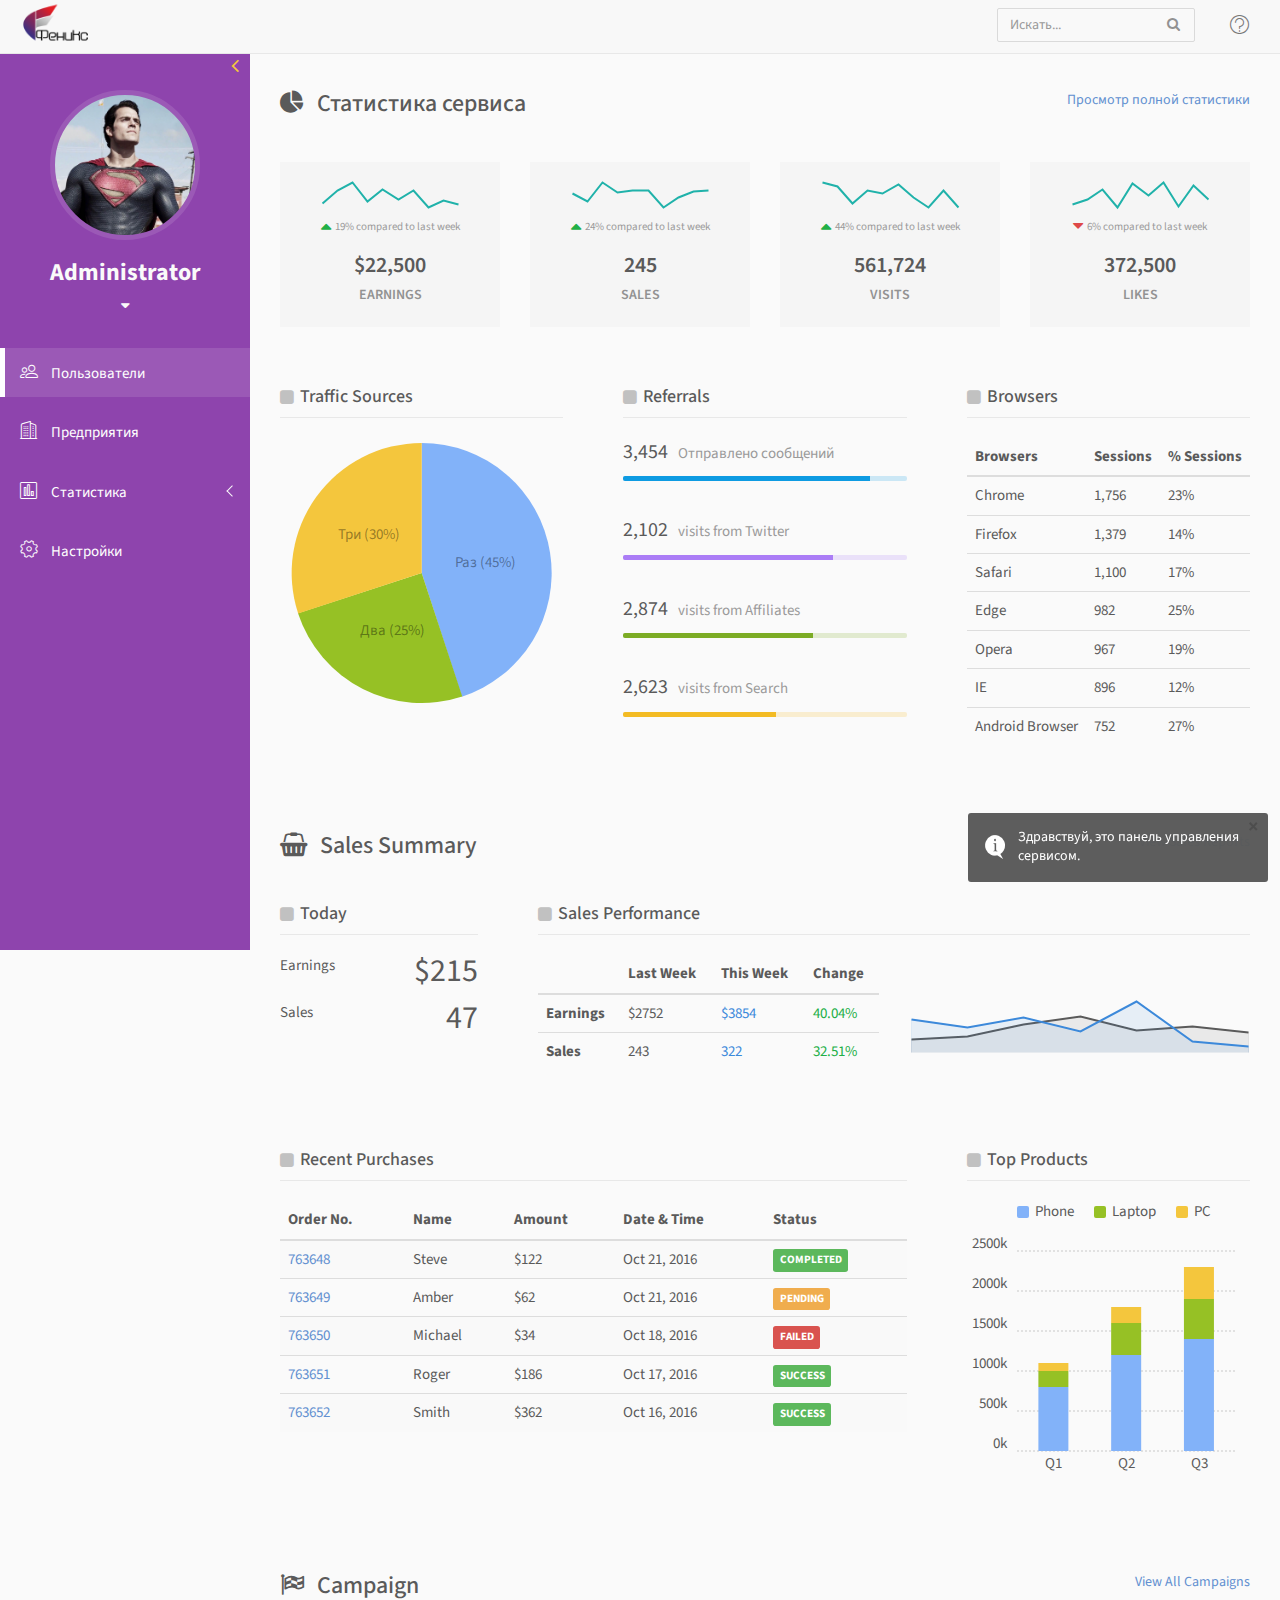
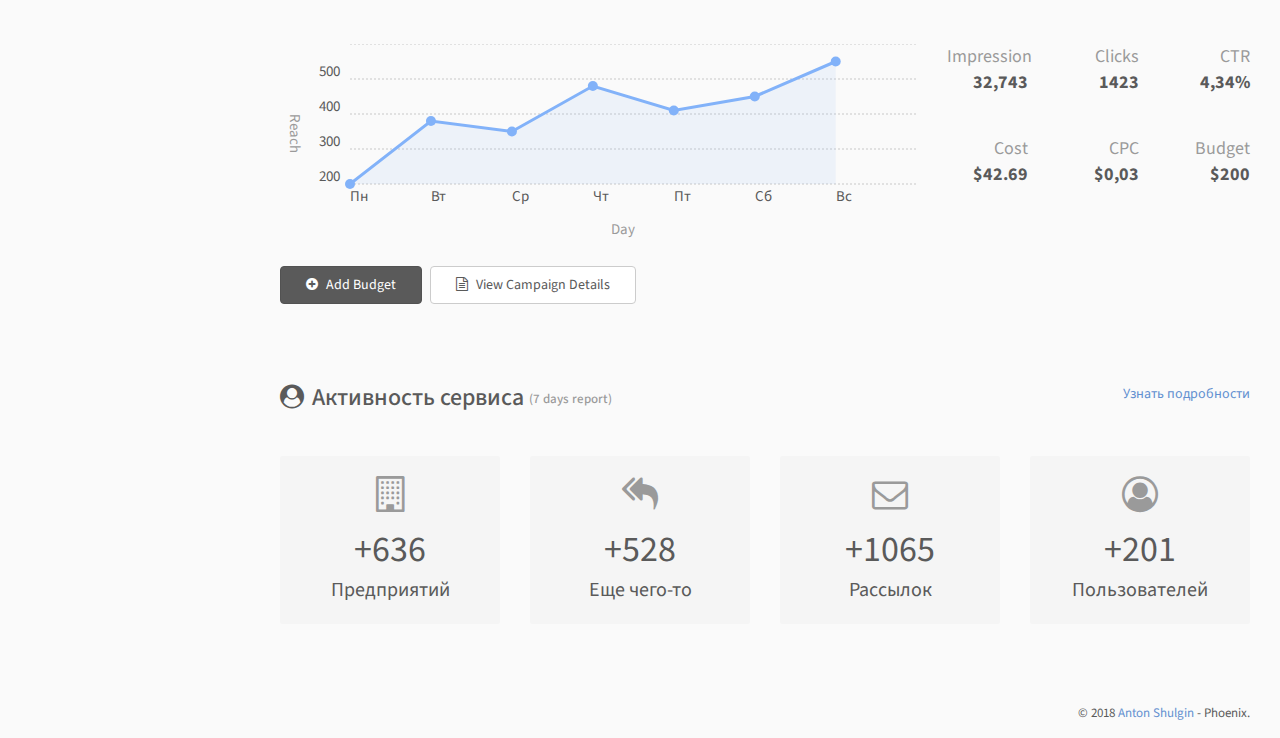
==== commit 64f75367: "1.0.2" ====
--- a/index.html
+++ b/index.html
@@ -463,7 +463,7 @@
 		<!-- END MAIN CONTENT -->
 		<div class="clearfix"></div>
 		<footer>
-			<p class="copyright">&copy; 2018 <a href="№" target="_blank">Anton Shulgin</a> - Phoenix.</p>
+			<p class="copyright">&copy; 2018 <a href="#" target="_blank">Anton Shulgin</a> - Phoenix.</p>
 		</footer>
 	</div>
 	<!-- END WRAPPER -->
--- a/assets/css/main.css
+++ b/assets/css/main.css
@@ -1 +1 @@
-body{background-color:#fafafa;font-family:"Source Sans Pro",sans-serif;font-size:15px;color:#5A5A5A}a{color:#6290d0}a:hover,a:focus{color:#437ac7;text-decoration:none}.page-title{margin-top:0;margin-bottom:30px;font-size:24px;font-weight:400}footer{padding:0 30px;padding-bottom:15px;position:absolute;right:0}@media screen and (max-width: 768px){footer{position:relative;text-align:center}}.copyright{margin-bottom:0;font-size:13px}#left-sidebar{-webkit-transition:all 0.3s ease-in-out;-moz-transition:all 0.3s ease-in-out;-ms-transition:all 0.3s ease-in-out;-o-transition:all 0.3s ease-in-out;transition:all 0.3s ease-in-out;width:250px;height:100%;float:left;margin-top:50px;position:fixed;left:0;color:#fafafa;background-color:#8e44ad;z-index:9}@media screen and (max-width: 768px){#left-sidebar{-moz-box-shadow:0 5px 10px 0px rgba(0,0,0,0.2);-webkit-box-shadow:0 5px 10px 0px rgba(0,0,0,0.2);box-shadow:0 5px 10px 0px rgba(0,0,0,0.2);left:-250px}}#main-content{-webkit-transition:all 0.3s ease-in-out;-moz-transition:all 0.3s ease-in-out;-ms-transition:all 0.3s ease-in-out;-o-transition:all 0.3s ease-in-out;transition:all 0.3s ease-in-out;width:calc(100% - 250px);float:right;position:relative;padding-top:90px;padding-bottom:40px}@media screen and (max-width: 768px){#main-content{width:100%}}.layout-fullwidth #wrapper #left-sidebar{left:-250px}.layout-fullwidth #wrapper #left-sidebar.ps{overflow:visible !important}.layout-fullwidth #wrapper #main-content{width:100%}html.fullscreen-bg,html.fullscreen-bg body,html.fullscreen-bg #wrapper{height:100%}.vertical-align-wrap{position:absolute;width:100%;height:100%;display:table}.vertical-align-middle{display:table-cell;vertical-align:middle}.offcanvas-active #left-sidebar{left:0}.dashboard-section{margin-bottom:50px}.panel-content{padding:30px 15px}.panel-content .heading{font-size:18px;margin-top:0;margin-bottom:20px;position:relative;padding-left:20px;padding-bottom:10px;border-bottom:1px solid #e8e8e8}.panel-content .heading i{font-size:16px;margin-right:8px;float:left;position:absolute;top:2px;left:0;text-indent:0;color:#c1c1c1}.navbar-default{-webkit-border-radius:0;-moz-border-radius:0;border-radius:0;padding:0;margin:0;border:none;border-bottom:1px solid #e8e8e8;z-index:99}.navbar-default .navbar-nav>.open a.icon-menu{border-color:#DBDBDB;background-color:#F2F2F2}.navbar-nav{margin:0;margin-right:15px}.navbar-nav .icon-menu{display:inline-block;vertical-align:middle;*vertical-align:auto;*zoom:1;*display:inline;padding-top:14px;padding-bottom:14px;position:relative}.navbar-nav .icon-menu i{font-size:20px}.navbar-nav .icon-menu .notification-dot{-webkit-border-radius:50%;-moz-border-radius:50%;border-radius:50%;width:8px;height:8px;position:absolute;top:12px;right:12px;background-color:#B54D4D}.navbar-nav .dropdown-menu{-moz-box-shadow:0px 2px 6px 0px rgba(0,0,0,0.05);-webkit-box-shadow:0px 2px 6px 0px rgba(0,0,0,0.05);box-shadow:0px 2px 6px 0px rgba(0,0,0,0.05);background:#fff;top:80%}.navbar-nav ul.notifications{padding:0;border:1px solid #ededed}.navbar-nav ul.notifications li{border-bottom:1px solid #e8e8e8}.navbar-nav ul.notifications li.header,.navbar-nav ul.notifications li.footer{padding:12px 20px}.navbar-nav ul.notifications li:last-child{border-bottom:none}.navbar-nav ul.notifications li.footer a{display:inline;padding:0;text-decoration:underline;color:#5a5a5a}.navbar-nav ul.notifications li.footer a:hover,.navbar-nav ul.notifications li.footer a:focus{text-decoration:none}.navbar-nav ul.notifications li i{font-size:24px}.navbar-nav ul.notifications li>a{padding:23px 15px;color:#5A5A5A}.navbar-nav ul.notifications li>a:hover,.navbar-nav ul.notifications li>a:focus{background-color:#f9f9f9}.navbar-nav ul.notifications li .text{margin-bottom:0}.navbar-nav ul.notifications li .timestamp{font-size:13px;color:#9A9A9A}.navbar-nav ul.user-menu{padding:20px 0}.navbar-nav ul.user-menu>li.menu-heading{padding:25px 20px 5px 20px;font-weight:700}.navbar-nav ul.user-menu>li:first-child{padding-top:0}.navbar-nav ul.user-menu>li>a:hover,.navbar-nav ul.user-menu>li>a:focus{background:none;text-decoration:underline}.navbar-nav ul.user-menu .help-search-form{margin:0 20px}.navbar-nav ul.user-menu .menu-button{text-align:center;padding-top:20px;padding-left:20px;padding-right:20px}.navbar-nav ul.user-menu .menu-button .btn{display:inline-block;vertical-align:middle;*vertical-align:auto;*zoom:1;*display:inline;padding:8px 30px;font-size:14px;font-weight:700;color:#fff !important}.navbar-nav ul.user-menu .menu-button .btn:hover,.navbar-nav ul.user-menu .menu-button .btn:focus{background-color:#525252;text-decoration:none}.navbar-nav ul.user-menu.menu-icon>li>a{padding-top:8px;padding-bottom:8px}.navbar-nav ul.user-menu.menu-icon>li>a i{margin-right:5px}.navbar-nav ul.user-menu.menu-icon>li>a:hover,.navbar-nav ul.user-menu.menu-icon>li>a:focus{text-decoration:none}.navbar-nav ul.user-menu.menu-icon>li>a:hover span,.navbar-nav ul.user-menu.menu-icon>li>a:focus span{text-decoration:underline}@media screen and (max-width: 767px){.navbar-nav{margin-right:0}.navbar-nav>li{display:table-cell;position:inherit;text-align:center}.navbar-nav .dropdown-menu{max-height:400px;overflow:auto}.navbar-nav .dropdown-menu>li>a{white-space:normal}.navbar-nav .open .dropdown-menu{-moz-box-shadow:0px 2px 6px 0px rgba(0,0,0,0.05);-webkit-box-shadow:0px 2px 6px 0px rgba(0,0,0,0.05);box-shadow:0px 2px 6px 0px rgba(0,0,0,0.05);position:absolute;width:100%;background:#fff}.navbar-nav .open .dropdown-menu>li>a{padding:3px 20px}.navbar-nav .open .dropdown-menu.notifications>li>a{padding:12px 15px}}.navbar-brand{padding:0 15px}@media screen and (max-width: 768px){.navbar>.container .navbar-brand,.navbar>.container-fluid .navbar-brand{margin-left:0}}@media screen and (min-width: 769px){.navbar>.container .navbar-brand,.navbar>.container-fluid .navbar-brand{margin-left:-15px}}.navbar-btn{float:left;padding:0}.navbar-btn button{font-size:24px;padding:4px 0;line-height:.7;border:none;background:none;outline:none}@media screen and (max-width: 640px){.navbar-btn{padding-left:0}}#navbar-search{float:left;margin-left:20px;margin-right:20px}@media screen and (max-width: 767px){#navbar-search{display:none}}#navbar-menu{float:right}.btn-toggle-offcanvas{display:none}@media screen and (max-width: 768px){.btn-toggle-offcanvas{display:inline-block;vertical-align:middle;*vertical-align:auto;*zoom:1;*display:inline}}.user-account{margin:40px auto 30px auto;text-align:center}.user-account .user-photo{width:150px;height:150px;margin:0 auto;border:5px solid #9b59b6}.user-account .user-name{display:block;margin-top:12px;color:inherit}.user-account .user-name:hover,.user-account .user-name:focus{text-decoration:none}.sidebar-nav ul{padding:0;margin:0;list-style:none}.sidebar-nav .metismenu{display:-webkit-box;display:-ms-flexbox;display:flex;-webkit-box-orient:vertical;-webkit-box-direction:normal;-ms-flex-direction:column;flex-direction:column}.sidebar-nav .metismenu>li{padding-bottom:10px}.sidebar-nav .metismenu>li a{color:#fefefe;border-left:5px solid transparent}.sidebar-nav .metismenu>li.active>a{border-left-color:#5a5a5a;background-color:#9b59b6}.sidebar-nav .metismenu>li .active a{font-weight:700}.sidebar-nav .metismenu>li i{position:relative;top:1px;margin-right:10px;font-size:18px}.sidebar-nav .metismenu>li{-webkit-box-flex:1;-ms-flex:1 1 0%;flex:1 1 0%;display:-webkit-box;display:-ms-flexbox;display:flex;-webkit-box-orient:vertical;-webkit-box-direction:normal;-ms-flex-direction:column;flex-direction:column;position:relative}.sidebar-nav .metismenu a{-webkit-transition:all 0.3s ease-out;-moz-transition:all 0.3s ease-out;-ms-transition:all 0.3s ease-out;-o-transition:all 0.3s ease-out;transition:all 0.3s ease-out;position:relative;display:block;padding:13px 15px;outline-width:0;color:#5A5A5A}.sidebar-nav .metismenu ul a{padding:10px 15px 10px 55px}.sidebar-nav .metismenu ul ul a{padding:10px 15px 10px 70px}.sidebar-nav .metismenu ul.collapse a:hover,.sidebar-nav .metismenu ul.collapse a:focus{text-decoration:none}.sidebar-nav .metismenu a:hover,.sidebar-nav .metismenu a:focus,.sidebar-nav .metismenu a:active{text-decoration:none;background:#9b59b6}.sidebar-nav .metismenu .has-arrow::after{color:#fafafa}.nav-tabs>li>a{color:inherit;font-weight:600}.nav-tabs>li>a:hover,.nav-tabs>li>a:focus{background-color:#f5f5f5}.nav-tabs>li.active>a,.nav-tabs>li.active>a:hover,.nav-tabs>li.active>a:focus{background-color:#fafafa;color:#5A5A5A}.tab-content{padding:15px}.nav-tabs-colored>li.active>a,.nav-tabs-colored>li.active>a:hover,.nav-tabs-colored>li.active>a:focus{background-color:#f5f5f5;color:#5A5A5A}.tab-content-colored{background-color:#f5f5f5}.nav .open>a,.nav .open>a:hover,.nav .open>a:focus{border-color:#ddd}.dropdown-menu>li>a,.dropdown-menu>li>a:hover,.dropdown-menu>li>a:focus{color:#5A5A5A}.dropdown-menu>.active>a,.dropdown-menu>.active>a:hover,.dropdown-menu>.active>a:focus{background-color:#5a5a5a}.nav-pills>li>a{color:inherit}.nav-pills>li.active>a,.nav-pills>li.active>a:hover,.nav-pills>li.active>a:focus{background-color:#efefef;color:#5A5A5A}.btn-toggle-fullwidth{-webkit-border-radius:0;-moz-border-radius:0;border-radius:0;position:absolute;right:0;padding:5px 10px;background:transparent;color:#f4c63d;z-index:99}.btn-toggle-fullwidth:hover,.btn-toggle-fullwidth:focus{background-color:transparent;color:#e7b00d}.btn-toggle-fullwidth i{margin:0;font-size:22px;vertical-align:middle}@media screen and (max-width: 768px){.btn-toggle-fullwidth{display:none}}label{font-weight:600}.search-form{position:relative;padding:0}.search-form .btn{-moz-box-shadow:none;-webkit-box-shadow:none;box-shadow:none;position:absolute;top:7px;right:10px;padding:0;border:none;color:#929292;background-color:transparent}.search-form .btn:hover,.search-form .btn:focus{background-color:inherit;border-left:none;border-color:inherit}.fancy-checkbox{margin-right:10px}.fancy-checkbox,.fancy-checkbox label{font-weight:normal}.fancy-checkbox input[type="checkbox"]{display:none}.fancy-checkbox input[type="checkbox"]+span{display:inline-block;vertical-align:middle;*vertical-align:auto;*zoom:1;*display:inline;cursor:pointer;position:relative}.fancy-checkbox input[type="checkbox"]+span:before{display:inline-block;vertical-align:middle;*vertical-align:auto;*zoom:1;*display:inline;position:relative;bottom:1px;width:18px;height:18px;margin-right:10px;content:"";border:1px solid #ccc}.fancy-checkbox input[type="checkbox"]:checked+span:before{font-family:FontAwesome;content:'\f00c';font-size:12px;color:#99a1a7;text-align:center;line-height:16px;background:#ededed;border:1px solid #ccc}.fancy-checkbox.custom-color-green input[type="checkbox"]:checked+span:before{color:#53D76A;background-color:#fff}.fancy-checkbox.custom-bgcolor-green input[type="checkbox"]:checked+span:before{color:#fff;background-color:#53D76A;border-color:#32cf4d}.fancy-radio{margin-right:10px}.fancy-radio,.fancy-radio label{font-weight:normal}.fancy-radio input[type="radio"]{display:none}.fancy-radio input[type="radio"]+span{display:block;cursor:pointer;position:relative}.fancy-radio input[type="radio"]+span i{display:inline-block;vertical-align:middle;*vertical-align:auto;*zoom:1;*display:inline;-webkit-border-radius:8px;-moz-border-radius:8px;border-radius:8px;position:relative;bottom:1px;content:"";border:1px solid #ccc;width:18px;height:18px;margin-right:5px}.fancy-radio input[type="radio"]:checked+span i:after{-webkit-border-radius:50%;-moz-border-radius:50%;border-radius:50%;display:block;position:relative;top:3px;left:3px;content:'';width:10px;height:10px;background-color:#7b848c}.fancy-radio.custom-color-green input[type="radio"]:checked+span i:after{background-color:#53D76A}.fancy-radio.custom-bgcolor-green input[type="radio"]:checked+span i{background-color:#53D76A}.fancy-radio.custom-bgcolor-green input[type="radio"]:checked+span i:after{background-color:#fff}.input-group-addon .fancy-radio,.input-group-addon .fancy-checkbox{margin:0;position:relative;top:1px}.input-group-addon .fancy-radio input[type="radio"]+span i,.input-group-addon .fancy-checkbox input[type="checkbox"]+span{margin:0}.input-group-addon .fancy-radio input[type="radio"]+span i:before,.input-group-addon .fancy-checkbox input[type="checkbox"]+span:before{margin:0}.form-control{-moz-box-shadow:none;-webkit-box-shadow:none;box-shadow:none;-webkit-border-radius:2px;-moz-border-radius:2px;border-radius:2px;background-color:#f9f9f9;border-color:#dadada;color:#777}.form-control:focus{-moz-box-shadow:none;-webkit-box-shadow:none;box-shadow:none;outline:none;border-color:#c1c1c1}.help-block{font-size:13px;color:#929292}.multiselect-custom+.btn-group ul.multiselect-container>li>a{padding:3px 20px}.multiselect-custom+.btn-group ul.multiselect-container>li>a label.checkbox{padding-left:0}.multiselect-custom+.btn-group ul.multiselect-container>li>a label.checkbox:before{display:inline-block;vertical-align:middle;*vertical-align:auto;*zoom:1;*display:inline;position:relative;bottom:1px;content:"";width:16px;height:16px;margin-right:10px;border:1px solid #ccc;background-color:#fafafa}.multiselect-custom+.btn-group ul.multiselect-container>li>a label.checkbox input[type="checkbox"]{display:none}.multiselect-custom+.btn-group ul.multiselect-container>li.active>a label.checkbox:before{font-family:FontAwesome;content:'\f00c';font-size:12px;color:#99A1A7;text-align:center;line-height:15px;background-color:#EDEDED}.multiselect-custom+.btn-group ul.multiselect-container>li>a label.radio{padding-left:0}.multiselect-custom+.btn-group ul.multiselect-container>li>a label.radio:before{display:inline-block;vertical-align:middle;*vertical-align:auto;*zoom:1;*display:inline;-webkit-border-radius:8px;-moz-border-radius:8px;border-radius:8px;position:relative;bottom:1px;content:"";width:16px;height:16px;margin-right:10px;border:1px solid #ccc;background-color:#fafafa}.multiselect-custom+.btn-group ul.multiselect-container>li>a label.radio input[type="radio"]{display:none}.multiselect-custom+.btn-group ul.multiselect-container>li.active>a label.radio:before{font-family:FontAwesome;content:'\f111';color:#99a1a7;font-size:8px;text-align:center;line-height:15px}.multiselect-search{-moz-border-radius-topright:2px !important;-webkit-border-top-right-radius:2px !important;border-top-right-radius:2px !important;-moz-border-radius-bottomright:2px !important;-webkit-border-bottom-right-radius:2px !important;border-bottom-right-radius:2px !important}.btn.multiselect-clear-filter{-moz-box-shadow:none;-webkit-box-shadow:none;box-shadow:none;position:absolute;top:2px;right:0;padding-left:0;padding-right:0;border:none;background:transparent;z-index:9 !important;outline:none}.btn.multiselect-clear-filter:hover,.btn.multiselect-clear-filter:focus{background:transparent;outline:none}.datepicker table tr td.active.active,.datepicker table tr td.active.highlighted.active,.datepicker table tr td.active.highlighted:active,.datepicker table tr td.active.active:active{background-color:#5a5a5a;border-color:#464646}.parsley-errors-list{margin-top:8px}.parsley-errors-list li{color:#de4848;font-size:0.9em;margin-top:3px}input.parsley-error,select.parsley-error,textarea.parsley-error{background-color:#fbf5f5;border-color:#efd8d8}.form-control.parsley-error:focus{border-color:#e1b3b3}.form-control.parsley-success:focus{border-color:#afd99d}.md-editor>textarea{padding:10px}.dropify-wrapper{-webkit-border-radius:3px;-moz-border-radius:3px;border-radius:3px;background-color:#f9f9f9;color:#b9b9b9;border:1px solid #e4e4e4}.dropify-wrapper .dropify-preview{background-color:#f9f9f9}.auth-box{-moz-box-shadow:1px 2px 10px 0 rgba(0,0,0,0.1);-webkit-box-shadow:1px 2px 10px 0 rgba(0,0,0,0.1);box-shadow:1px 2px 10px 0 rgba(0,0,0,0.1);-webkit-border-radius:5px;-moz-border-radius:5px;border-radius:5px;width:600px;height:auto;margin:0 auto;background-color:#fff}.auth-box .content{display:inline-block;vertical-align:middle;*vertical-align:auto;*zoom:1;*display:inline;width:99%;padding:30px;vertical-align:middle}.auth-box .form-auth-small .btn{margin-top:20px}.auth-box .form-auth-small .element-left{float:left}.auth-box .form-auth-small .element-right{float:right}.auth-box .form-auth-small .bottom{margin-top:20px;text-align:center}.auth-box .lead{margin-top:5px;font-size:18px;text-align:center}.auth-box .helper-text{font-size:13px;color:#9A9A9A}.auth-box .btn-signin-social{display:block;margin-bottom:15px;padding:10px 22px;width:100%;background-color:#fff;border-color:#e4ecf0}.auth-box .btn-signin-social:hover,.auth-box .btn-signin-social:focus{background-color:#fafafa}.auth-box .btn-signin-social i{font-size:16px;margin:5px}.auth-box.lockscreen{width:50%;padding:40px 60px}.auth-box.lockscreen .logo{margin-bottom:30px}.auth-box.lockscreen .user{margin-bottom:30px}.auth-box.lockscreen .user .name{font-size:18px;margin-top:10px}@media screen and (min-width: 1440px){.auth-box.lockscreen{width:35%}}@media screen and (max-width: 1279px){.auth-box{width:90%}}@media screen and (max-width: 992px){.auth-box{width:70%}.auth-box.lockscreen{width:50%;padding:40px 20px}}@media screen and (max-width: 640px){.auth-box{width:90%}.auth-box .content{width:95%}.auth-box.lockscreen{width:90%}}.btn{padding:8px 25px}.btn:focus,.btn.focus{outline:none}.btn.active,.btn:active{-moz-box-shadow:none;-webkit-box-shadow:none;box-shadow:none}.btn.active:focus,.btn.active.focus,.btn:active:focus,.btn:active.focus{outline:none}.btn i:first-child{margin-right:5px}.btn span:first-child{margin-right:5px}.btn-sm{padding:6px 18px}.btn-xs{padding:3px 8px}.btn-primary{background-color:#5a5a5a;border-color:#525252}.btn-primary:hover,.btn-primary:focus{background-color:#525252;border-color:#525252}.btn-primary.active,.btn-primary.active:focus,.btn-primary.active.focus,.btn-primary:active,.btn-primary:active:focus,.btn-primary:active.focus{background-color:#505050;border-color:#505050}.btn-default{color:#5A5A5A}.btn-default:hover,.btn-default:focus{background-color:#f9f9f9;border-color:#dcdcdc;color:#5A5A5A}.btn-default.active,.btn-default.active:focus,.btn-default.active.focus,.btn-default:active,.btn-default:active:focus,.btn-default:active.focus{background-color:#f4f4f4;border-color:#d2d2d2;color:#5A5A5A}.btn-default-dark{background-color:#acb5c1;border-color:#a3adba;color:#fff}.btn-default-dark:hover,.btn-default-dark:focus{background-color:#9da8b6;border-color:#98a3b2;color:#fff}.btn-default-dark.active,.btn-default-dark.active:focus,.btn-default-dark.active.focus,.btn-default-dark:active,.btn-default-dark:active:focus,.btn-default-dark:active.focus{background-color:#9da8b6;border-color:#98a3b2;color:#fff}.btn-info{background-color:#3C89DA;border-color:#2f81d8}.btn-info:hover,.btn-info:focus{background-color:#2f81d8;border-color:#2f81d8}.btn-info.active,.btn-info.active:focus,.btn-info.active.focus,.btn-info:active,.btn-info:active:focus,.btn-info:active.focus{background-color:#287cd4;border-color:#287cd4}.btn-success{background-color:#22af46;border-color:#20a241}.btn-success:hover,.btn-success:focus{background-color:#20a241;border-color:#20a241}.btn-success.active,.btn-success.active:focus,.btn-success.active.focus,.btn-success:active,.btn-success:active:focus,.btn-success:active.focus{background-color:#1f9e3f;border-color:#1f9e3f}.btn-warning{background-color:#f3ad06;border-color:#e9a606}.btn-warning:hover,.btn-warning:focus{background-color:#e9a606;border-color:#e9a606}.btn-warning.active,.btn-warning.active:focus,.btn-warning.active.focus,.btn-warning:active,.btn-warning:active:focus,.btn-warning:active.focus{background-color:#df9f06;border-color:#df9f06}.btn-danger{background-color:#de4848;border-color:#dc3b3b}.btn-danger:hover,.btn-danger:focus{background-color:#dc3b3b;border-color:#dc3b3b}.btn-danger.active,.btn-danger.active:focus,.btn-danger.active.focus,.btn-danger:active,.btn-danger:active:focus,.btn-danger:active.focus{background-color:#da3232;border-color:#da3232}.btn-group.open .dropdown-toggle{-moz-box-shadow:none;-webkit-box-shadow:none;box-shadow:none}.open>.dropdown-toggle.btn-primary{background-color:#5a5a5a;border-color:#525252}.open>.dropdown-toggle.btn-primary:focus,.open>.dropdown-toggle.btn-primary:hover{background-color:#525252;border-color:#525252}.open>.dropdown-toggle.btn-success{background-color:#22af46;border-color:#20a241}.open>.dropdown-toggle.btn-success:focus,.open>.dropdown-toggle.btn-success:hover{background-color:#20a241;border-color:#20a241}.open>.dropdown-toggle.btn-warning{background-color:#f3ad06;border-color:#e9a606}.open>.dropdown-toggle.btn-warning:focus,.open>.dropdown-toggle.btn-warning:hover{background-color:#e9a606;border-color:#e9a606}.open>.dropdown-toggle.btn-danger{background-color:#de4848;border-color:#dc3b3b}.open>.dropdown-toggle.btn-danger:focus,.open>.dropdown-toggle.btn-danger:hover{background-color:#dc3b3b;border-color:#dc3b3b}.open>.dropdown-toggle.btn-default{background-color:#acb5c1;border-color:#a3adba;color:#fff}.open>.dropdown-toggle.btn-default:focus,.open>.dropdown-toggle.btn-default:hover{background-color:#f9f9f9;border-color:#dcdcdc;color:#5A5A5A}.input-group-btn>.btn{padding-top:6px;padding-bottom:6px}.action-buttons .btn{margin-right:5px}@media screen and (max-width: 768px){.action-buttons .btn{margin-bottom:5px}}.list-referrals>li{margin-bottom:35px}.list-referrals .value{font-size:20px;margin-right:10px}.metric-inline{-webkit-border-radius:3px;-moz-border-radius:3px;border-radius:3px;text-align:center;padding:20px;font-size:36px;background-color:#f5f5f5}.metric-inline i{display:block;margin-bottom:12px;color:#9A9A9A}.metric-inline span{display:block;font-size:20px}.separator-linethrough{position:relative;margin:30px 0;text-align:center}.separator-linethrough span{display:inline-block;vertical-align:middle;*vertical-align:auto;*zoom:1;*display:inline;padding:0 10px;position:inherit;font-size:18px;background-color:#fff;z-index:9}.separator-linethrough:after{display:block;position:absolute;top:50%;width:100%;content:'';border-top:1px solid #f0f0f0;z-index:0}#toast-container>div{opacity:1;filter:alpha(opacity=100)}#toast-container>div,#toast-container>div:hover{-moz-box-shadow:none;-webkit-box-shadow:none;box-shadow:none}.toast-close-button{opacity:.3;filter:alpha(opacity=30);top:-11px;text-shadow:none;color:#fff}.toast-close-button:hover,.toast-close-button:focus{opacity:.5;filter:alpha(opacity=50)}.toast a{text-decoration:underline}.toast a:hover,.toast a:focus{text-decoration:none;color:#fff}.toast .toast-message{font-size:14px;line-height:1.4}.toast-info{background-color:#5a5a5a}.toast-info .toast-close-button{color:#272727}.toast-success{background-color:#22af46}.toast-success .toast-close-button{color:#115a24}.toast-warning{background-color:#f3ad06}.toast-warning .toast-close-button{color:#8f6604}.toast-error{background-color:#de4848}.toast-error .toast-close-button{color:#8d1919}.progress{-webkit-border-radius:2px;-moz-border-radius:2px;border-radius:2px;-moz-box-shadow:none;-webkit-box-shadow:none;box-shadow:none;background-color:#f1f1f1}.progress.wide{width:60px}.progress .progress-bar{-webkit-transition:width 3s ease;-moz-transition:width 3s ease;-ms-transition:width 3s ease;-o-transition:width 3s ease;transition:width 3s ease;-moz-box-shadow:none;-webkit-box-shadow:none;box-shadow:none}.progress.progress-lg{height:28px}.progress.progress-sm{height:12px}.progress.progress-xs{height:5px}.progress.progress-sm .progress-bar,.progress.progress-xs .progress-bar{text-indent:-9999px}.progress-bar{background-color:#5a5a5a}.progress-bar-success{background-color:#22af46}.progress-bar-warning{background-color:#f3ad06}.progress-bar-danger{background-color:#de4848}.progress-bar-info{background-color:#3C89DA}.progress-transparent.custom-color-blue{background-color:rgba(14,155,226,0.2)}.progress-transparent.custom-color-blue .progress-bar{background-color:#0E9BE2}.progress-transparent.custom-color-green{background-color:rgba(124,172,37,0.2)}.progress-transparent.custom-color-green .progress-bar{background-color:#7CAC25}.progress-transparent.custom-color-orange{background-color:rgba(255,68,2,0.2)}.progress-transparent.custom-color-orange .progress-bar{background-color:#FF4402}.progress-transparent.custom-color-purple{background-color:rgba(171,125,246,0.2)}.progress-transparent.custom-color-purple .progress-bar{background-color:#AB7DF6}.progress-transparent.custom-color-yellow{background-color:rgba(243,187,35,0.2)}.progress-transparent.custom-color-yellow .progress-bar{background-color:#F3BB23}.progress-transparent.custom-color-lightseagreen{background-color:rgba(32,178,170,0.2)}.progress-transparent.custom-color-lightseagreen .progress-bar{background-color:#20b2aa}.alert-success{color:#fff;background-color:#20a241;border-color:#1d953c}.alert-warning{color:#fff;background-color:#e4a206;border-color:#d59805}.alert-danger{color:#fff;background-color:#de4848;border-color:#dc3b3b}.alert-info{color:#fff;background-color:#3C89DA;border-color:#2f81d8}.alert-dismissable .close,.alert-dismissible .close{color:#fff;text-shadow:none}.tooltip-inner{background-color:#5a5a5a}.tooltip.in{opacity:1;filter:alpha(opacity=100)}.tooltip.left .tooltip-arrow{border-left-color:#5a5a5a}.tooltip.right .tooltip-arrow{border-right-color:#5a5a5a}.tooltip.top .tooltip-arrow{border-top-color:#5a5a5a}.tooltip.bottom .tooltip-arrow{border-bottom-color:#5a5a5a}.popover{-moz-box-shadow:0px 2px 6px 0px rgba(0,0,0,0.05);-webkit-box-shadow:0px 2px 6px 0px rgba(0,0,0,0.05);box-shadow:0px 2px 6px 0px rgba(0,0,0,0.05);font-family:"Source Sans Pro",sans-serif;border-color:#ededed}.popover-title{font-weight:600;background-color:#f5f5f5;color:#5A5A5A}.panel-group .panel .panel-heading{padding:0}.panel-group .panel .panel-title{font-size:14px;font-family:"Source Sans Pro",sans-serif}.panel-group .panel .panel-title>a{display:block;padding:10px 15px}.panel-group .panel .panel-title>a:hover,.panel-group .panel .panel-title>a:focus{color:inherit}.panel-group .panel .panel-title>a i{font-size:18px;margin-right:5px}.panel-group .panel .panel-title>a i.icon-collapsed{display:none}.panel-group .panel .panel-title>a i.right{float:right;margin-right:0}.panel-group .panel .panel-title>a.collapsed .icon-expanded{display:none}.panel-group .panel .panel-title>a.collapsed .icon-collapsed{display:inline-block;vertical-align:middle;*vertical-align:auto;*zoom:1;*display:inline;vertical-align:baseline}.pagination>li>a,.pagination>li>span{color:#5a5a5a}.pagination>li>a:hover,.pagination>li>span:hover,.pagination>li>a:focus,.pagination>li>span:focus{background-color:#6e6e6e;border-color:#5a5a5a;color:#fff}.pagination>li:first-child>a,.pagination>li:first-child>span{-moz-border-radius-topleft:2px;-webkit-border-top-left-radius:2px;border-top-left-radius:2px;-moz-border-radius-bottomleft:2px;-webkit-border-bottom-left-radius:2px;border-bottom-left-radius:2px}.pagination>li:last-child>a,.pagination>li:last-child>span{-moz-border-radius-topright:2px;-webkit-border-top-right-radius:2px;border-top-right-radius:2px;-moz-border-radius-bottomright:2px;-webkit-border-bottom-right-radius:2px;border-bottom-right-radius:2px}.pagination>.active>a:hover,.pagination>.active>span:hover,.pagination>.active>a:focus,.pagination>.active>span:focus{background-color:#6e6e6e;border-color:#5a5a5a;color:#fff}.pagination>.active>a,.pagination>.active>span{background-color:#5a5a5a;border-color:#4d4d4d}.pagination.borderless>li>a,.pagination.borderless>li>span{-webkit-border-radius:2px;-moz-border-radius:2px;border-radius:2px;border-color:transparent;margin:0 1px}.pagination.borderless>li:first-child>a,.pagination.borderless>li:first-child>span,.pagination.borderless>li:last-child>a,.pagination.borderless>li:last-child>span{-webkit-border-radius:2px;-moz-border-radius:2px;border-radius:2px}.pagination.borderless>li.active>a,.pagination.borderless>li.active>span{color:#fff;background-color:#5a5a5a}.pagination.borderless>li.active>a:hover,.pagination.borderless>li.active>a:focus,.pagination.borderless>li.active>span:hover,.pagination.borderless>li.active>span:focus{color:#fff;background-color:#5a5a5a}.pager li>a{border-color:#5a5a5a}.pager li>a:hover,.pager li>a:focus{background-color:#5a5a5a;border-color:#525252;color:#fff}.pager .disabled>a,.pager .disabled>a:hover,.pager .disabled>a:focus,.pager .disabled>span{border-color:#ddd}.number-chart{background-color:#f5f5f5;padding:18px 0;text-align:center}@media screen and (max-width: 992px){.number-chart{width:auto;margin-bottom:30px}}.number-chart .number{font-weight:600}@media screen and (max-width: 640px){.number-chart .number{float:none !important;text-align:center;height:70px}}.number-chart .number>span{font-size:22px;line-height:1.4}.number-chart .number>span+span{display:block;font-size:14px;font-weight:normal;line-height:2;font-weight:600;color:#929292}.number-chart .number i{font-size:12px}.number-chart .mini-stat{margin-bottom:15px}.number-chart .mini-stat p{margin-bottom:0;margin-top:5px;font-size:11px}.number-chart .mini-stat i{margin-right:2px;font-size:18px;position:relative;top:2px}#jqstooltip{background-color:#fff;border-color:#ddd;color:#5A5A5A}#jqstooltip .jqsfield{color:#5A5A5A}.ct-chart{position:relative}.ct-label{font-size:1.5rem;color:#5A5A5A}.ct-series .ct-line{stroke-width:3px}.ct-series .ct-bar{stroke-width:15px}.ct-series .ct-point{stroke-width:10px;stroke-linecap:circle}.ct-series-a .ct-line,.ct-series-a .ct-bar,.ct-series-a .ct-point{stroke:#82b2f9}.ct-series-a .ct-area,.ct-series-a .ct-slice-donut-solid,.ct-series-a .ct-slice-pie,.ct-series-a .ct-bar{fill:#82b2f9}.ct-series-b .ct-line,.ct-series-b .ct-bar,.ct-series-b .ct-point{stroke:#96c125}.ct-series-b .ct-area,.ct-series-b .ct-slice-donut-solid,.ct-series-b .ct-slice-pie,.ct-series-b .ct-bar{fill:#96c125}.ct-series-c .ct-line,.ct-series-c .ct-bar,.ct-series-c .ct-point{stroke:#f4c63d}.ct-series-c .ct-area,.ct-series-c .ct-slice-donut-solid,.ct-series-c .ct-slice-pie,.ct-series-c .ct-bar{fill:#f4c63d}.ct-series-d .ct-line,.ct-series-d .ct-bar,.ct-series-d .ct-point{stroke:#AB7DF6}.ct-series-d .ct-area,.ct-series-d .ct-slice-donut-solid,.ct-series-d .ct-slice-pie,.ct-series-d .ct-bar{fill:#AB7DF6}.ct-series-e .ct-line,.ct-series-e .ct-bar,.ct-series-e .ct-point{stroke:#5cc196}.ct-series-e .ct-area,.ct-series-e .ct-slice-donut-solid,.ct-series-e .ct-slice-pie,.ct-series-e .ct-bar{fill:#5cc196}.ct-series-f .ct-line,.ct-series-f .ct-bar,.ct-series-f .ct-point{stroke:#d17905}.ct-series-f .ct-area,.ct-series-f .ct-slice-donut-solid,.ct-series-f .ct-slice-pie,.ct-series-f .ct-bar{fill:#d17905}.ct-series-g .ct-line,.ct-series-g .ct-bar,.ct-series-g .ct-point{stroke:#453d3f}.ct-series-g .ct-area,.ct-series-g .ct-slice-donut-solid,.ct-series-g .ct-slice-pie,.ct-series-g .ct-bar{fill:#453d3f}.ct-series-h .ct-line,.ct-series-h .ct-bar,.ct-series-h .ct-point{stroke:#59922b}.ct-series-h .ct-area,.ct-series-h .ct-slice-donut-solid,.ct-series-h .ct-slice-pie,.ct-series-h .ct-bar{fill:#59922b}.ct-series-i .ct-line,.ct-series-i .ct-bar,.ct-series-i .ct-point{stroke:#0544d3}.ct-series-i .ct-area,.ct-series-i .ct-slice-donut-solid,.ct-series-i .ct-slice-pie,.ct-series-i .ct-bar{fill:#0544d3}.ct-series-j .ct-line,.ct-series-j .ct-bar,.ct-series-j .ct-point{stroke:#6b0392}.ct-series-j .ct-area,.ct-series-j .ct-slice-donut-solid,.ct-series-j .ct-slice-pie,.ct-series-j .ct-bar{fill:#6b0392}.ct-series-k .ct-line,.ct-series-k .ct-bar,.ct-series-k .ct-point{stroke:#f05b4f}.ct-series-k .ct-area,.ct-series-k .ct-slice-donut-solid,.ct-series-k .ct-slice-pie,.ct-series-k .ct-bar{fill:#f05b4f}.ct-series-l .ct-line,.ct-series-l .ct-bar,.ct-series-l .ct-point{stroke:#dda458}.ct-series-l .ct-area,.ct-series-l .ct-slice-donut-solid,.ct-series-l .ct-slice-pie,.ct-series-l .ct-bar{fill:#dda458}.ct-series-m .ct-line,.ct-series-m .ct-bar,.ct-series-m .ct-point{stroke:#eacf7d}.ct-series-m .ct-area,.ct-series-m .ct-slice-donut-solid,.ct-series-m .ct-slice-pie,.ct-series-m .ct-bar{fill:#eacf7d}.ct-series-n .ct-line,.ct-series-n .ct-bar,.ct-series-n .ct-point{stroke:#86797d}.ct-series-n .ct-area,.ct-series-n .ct-slice-donut-solid,.ct-series-n .ct-slice-pie,.ct-series-n .ct-bar{fill:#86797d}.ct-series-o .ct-line,.ct-series-o .ct-bar,.ct-series-o .ct-point{stroke:#b2c326}.ct-series-o .ct-area,.ct-series-o .ct-slice-donut-solid,.ct-series-o .ct-slice-pie,.ct-series-o .ct-bar{fill:#b2c326}.chartist-tooltip{-webkit-border-radius:3px;-moz-border-radius:3px;border-radius:3px;min-width:3.5em;background:#5a5a5a;color:#fff}.chartist-tooltip:before{margin-left:-8px;border-width:8px;border-top-color:#5a5a5a}.ct-axis-title{fill:#9a9a9a}.ct-legend{position:relative;left:10px;z-index:10}.ct-legend li{display:inline-block;vertical-align:middle;*vertical-align:auto;*zoom:1;*display:inline;position:relative;padding-left:18px;margin-bottom:3px;margin-right:20px;list-style-type:none}.ct-legend li:before{width:12px;height:12px;position:absolute;top:5px;left:0;content:'';border:3px solid transparent;border-radius:2px}.ct-legend li.inactive:before{background:transparent}.ct-legend.ct-legend-inside{position:absolute;top:0;right:0}.ct-legend .ct-series-0:before{background-color:#82b2f9;border-color:#82b2f9}.ct-legend .ct-series-1:before{background-color:#96c125;border-color:#96c125}.ct-legend .ct-series-2:before{background-color:#f4c63d;border-color:#f4c63d}.ct-legend .ct-series-3:before{background-color:#AB7DF6;border-color:#AB7DF6}.ct-legend .ct-series-4:before{background-color:#5cc196;border-color:#5cc196}.ct-legend .ct-series-5:before{background-color:#d17905;border-color:#d17905}.ct-legend .ct-series-6:before{background-color:#453d3f;border-color:#453d3f}.ct-legend .ct-series-7:before{background-color:#59922b;border-color:#59922b}.ct-legend .ct-series-8:before{background-color:#0544d3;border-color:#0544d3}.ct-legend .ct-series-9:before{background-color:#6b0392;border-color:#6b0392}.ct-legend .ct-series-10:before{background-color:#f05b4f;border-color:#f05b4f}.ct-legend .ct-series-11:before{background-color:#dda458;border-color:#dda458}.ct-legend .ct-series-12:before{background-color:#eacf7d;border-color:#eacf7d}.ct-legend .ct-series-13:before{background-color:#86797d;border-color:#86797d}.ct-legend .ct-series-14:before{background-color:#b2c326;border-color:#b2c326}.z500px-color{color:#0099e5 !important}.about-me-color{color:#00405d !important}.airbnb-color{color:#fd5c63 !important}.alphabet-color{color:#ed1c24 !important}.amazon-color{color:#f90 !important}.american-express-color{color:#002663 !important}.aol-color{color:#ff0b00 !important}.behance-color{color:#1769ff !important}.bing-color{color:#ffb900 !important}.bitbucket-color{color:#205081 !important}.bitly-color{color:#ee6123 !important}.blogger-color{color:#f57d00 !important}.booking-com-color{color:#003580 !important}.buffer-color{color:#168eea !important}.code-school-color{color:#616f67 !important}.codecademy-color{color:#f65a5b !important}.creative-market-color{color:#8ba753 !important}.delicious-color{color:#39f !important}.deviantart-color{color:#05cc47 !important}.digg-color{color:#005be2 !important}.disqus-color{color:#2e9fff !important}.django-color{color:#092e20 !important}.dribbble-color{color:#ea4c89 !important}.dropbox-color{color:#007ee5 !important}.drupal-color{color:#0077c0 !important}.elance-color{color:#0d69af !important}.envato-color{color:#82b541 !important}.etsy-color{color:#d5641c !important}.facebook-color{color:#3b5998 !important}.feedly-color{color:#2bb24c !important}.flattr-color{color:#f67c1a !important}.flickr-color{color:#0063dc !important}.flipboard-color{color:#e12828 !important}.flixster-color{color:#2971b2 !important}.foursquare-color{color:#0732a2 !important}.github-color{color:#333 !important}.google-color{color:#4285f4 !important}.google-plus-color{color:#dc4e41 !important}.instagram-color{color:#3f729b !important}.kickstarter-color{color:#2bde73 !important}.kik-color{color:#82bc23 !important}.lastfm-color{color:#d51007 !important}.line-color{color:#00c300 !important}.linkedin-color{color:#0077b5 !important}.mail-ru-color{color:#168de2 !important}.mailchimp-color{color:#2c9ab7 !important}.myspace-color{color:#000 !important}.netflix-color{color:#e50914 !important}.ning-color{color:#75af42 !important}.path-color{color:#ee3423 !important}.patreon-color{color:#e6461a !important}.paypal-color{color:#003087 !important}.photobucket-color{color:#0ea0db !important}.pinterest-color{color:#bd081c !important}.product-hunt-color{color:#da552f !important}.quora-color{color:#a82400 !important}.rdio-color{color:#007dc3 !important}.reddit-color{color:#ff4500 !important}.rss-color{color:#f26522 !important}.salesforce-color{color:#1798c1 !important}.scribd-color{color:#1a7bba !important}.shopify-color{color:#96bf48 !important}.skype-color{color:#00aff0 !important}.slack-color{color:#6ecadc !important}.slideshare-color{color:#0077b5 !important}.soundcloud-color{color:#f80 !important}.spotify-color{color:#2ebd59 !important}.squarespace-color{color:#222 !important}.stackoverflow-color{color:#fe7a15 !important}.stripe-color{color:#00afe1 !important}.stumbleupon-color{color:#eb4924 !important}.telegram-color{color:#08c !important}.tumblr-color{color:#35465c !important}.twitch-tv-color{color:#6441a5 !important}.twitter-color{color:#55acee !important}.vimeo-color{color:#162221 !important}.vine-color{color:#00b488 !important}.wechat-color{color:#7bb32e !important}.whatsapp-color{color:#43d854 !important}.wordpress-color{color:#21759b !important}.yahoo-color{color:#410093 !important}.youtube-color{color:#cd201f !important}.z500px-bg{background-color:#0099e5 !important}.z500px-bg:hover,.z500px-bg:focus{background-color:#08c !important}.about-me-bg{background-color:#00405d !important}.about-me-bg:hover,.about-me-bg:focus{background-color:#002e44 !important}.airbnb-bg{background-color:#fd5c63 !important}.airbnb-bg:hover,.airbnb-bg:focus{background-color:#fd434b !important}.alphabet-bg{background-color:#ed1c24 !important}.alphabet-bg:hover,.alphabet-bg:focus{background-color:#de1219 !important}.amazon-bg{background-color:#f90 !important}.amazon-bg:hover,.amazon-bg:focus{background-color:#e68a00 !important}.american-express-bg{background-color:#002663 !important}.american-express-bg:hover,.american-express-bg:focus{background-color:#001c4a !important}.aol-bg{background-color:#ff0b00 !important}.aol-bg:hover,.aol-bg:focus{background-color:#e60a00 !important}.behance-bg{background-color:#1769ff !important}.behance-bg:hover,.behance-bg:focus{background-color:#0059fd !important}.bing-bg{background-color:#ffb900 !important}.bing-bg:hover,.bing-bg:focus{background-color:#e6a700 !important}.bitbucket-bg{background-color:#205081 !important}.bitbucket-bg:hover,.bitbucket-bg:focus{background-color:#1b436d !important}.bitly-bg{background-color:#ee6123 !important}.bitly-bg:hover,.bitly-bg:focus{background-color:#e65312 !important}.blogger-bg{background-color:#f57d00 !important}.blogger-bg:hover,.blogger-bg:focus{background-color:#dc7000 !important}.booking-com-bg{background-color:#003580 !important}.booking-com-bg:hover,.booking-com-bg:focus{background-color:#002a67 !important}.buffer-bg{background-color:#168eea !important}.buffer-bg:hover,.buffer-bg:focus{background-color:#1380d3 !important}.code-school-bg{background-color:#616f67 !important}.code-school-bg:hover,.code-school-bg:focus{background-color:#55615a !important}.codecademy-bg{background-color:#f65a5b !important}.codecademy-bg:hover,.codecademy-bg:focus{background-color:#f54243 !important}.creative-market-bg{background-color:#8ba753 !important}.creative-market-bg:hover,.creative-market-bg:focus{background-color:#7d964b !important}.delicious-bg{background-color:#39f !important}.delicious-bg:hover,.delicious-bg:focus{background-color:#1a8cff !important}.deviantart-bg{background-color:#05cc47 !important}.deviantart-bg:hover,.deviantart-bg:focus{background-color:#04b33e !important}.digg-bg{background-color:#005be2 !important}.digg-bg:hover,.digg-bg:focus{background-color:#0051c9 !important}.disqus-bg{background-color:#2e9fff !important}.disqus-bg:hover,.disqus-bg:focus{background-color:#1593ff !important}.django-bg{background-color:#092e20 !important}.django-bg:hover,.django-bg:focus{background-color:#051911 !important}.dribbble-bg{background-color:#ea4c89 !important}.dribbble-bg:hover,.dribbble-bg:focus{background-color:#e7357a !important}.dropbox-bg{background-color:#007ee5 !important}.dropbox-bg:hover,.dropbox-bg:focus{background-color:#0070cc !important}.drupal-bg{background-color:#0077c0 !important}.drupal-bg:hover,.drupal-bg:focus{background-color:#0067a7 !important}.elance-bg{background-color:#0d69af !important}.elance-bg:hover,.elance-bg:focus{background-color:#0b5b97 !important}.envato-bg{background-color:#82b541 !important}.envato-bg:hover,.envato-bg:focus{background-color:#75a23a !important}.etsy-bg{background-color:#d5641c !important}.etsy-bg:hover,.etsy-bg:focus{background-color:#be5919 !important}.facebook-bg{background-color:#3b5998 !important}.facebook-bg:hover,.facebook-bg:focus{background-color:#344e86 !important}.feedly-bg{background-color:#2bb24c !important}.feedly-bg:hover,.feedly-bg:focus{background-color:#269d43 !important}.flattr-bg{background-color:#f67c1a !important}.flattr-bg:hover,.flattr-bg:focus{background-color:#ed6f09 !important}.flickr-bg{background-color:#0063dc !important}.flickr-bg:hover,.flickr-bg:focus{background-color:#0058c3 !important}.flipboard-bg{background-color:#e12828 !important}.flipboard-bg:hover,.flipboard-bg:focus{background-color:#d21d1d !important}.flixster-bg{background-color:#2971b2 !important}.flixster-bg:hover,.flixster-bg:focus{background-color:#24649d !important}.foursquare-bg{background-color:#0732a2 !important}.foursquare-bg:hover,.foursquare-bg:focus{background-color:#062a8a !important}.github-bg{background-color:#333 !important}.github-bg:hover,.github-bg:focus{background-color:#262626 !important}.google-bg{background-color:#4285f4 !important}.google-bg:hover,.google-bg:focus{background-color:#2a75f3 !important}.google-plus-bg{background-color:#dc4e41 !important}.google-plus-bg:hover,.google-plus-bg:focus{background-color:#d83a2b !important}.instagram-bg{background-color:#3f729b !important}.instagram-bg:hover,.instagram-bg:focus{background-color:#386589 !important}.kickstarter-bg{background-color:#2bde73 !important}.kickstarter-bg:hover,.kickstarter-bg:focus{background-color:#20cf67 !important}.kik-bg{background-color:#82bc23 !important}.kik-bg:hover,.kik-bg:focus{background-color:#73a71f !important}.lastfm-bg{background-color:#d51007 !important}.lastfm-bg:hover,.lastfm-bg:focus{background-color:#bc0e06 !important}.line-bg{background-color:#00c300 !important}.line-bg:hover,.line-bg:focus{background-color:#0a0 !important}.linkedin-bg{background-color:#0077b5 !important}.linkedin-bg:hover,.linkedin-bg:focus{background-color:#00669c !important}.mail-ru-bg{background-color:#168de2 !important}.mail-ru-bg:hover,.mail-ru-bg:focus{background-color:#147fcb !important}.mailchimp-bg{background-color:#2c9ab7 !important}.mailchimp-bg:hover,.mailchimp-bg:focus{background-color:#2789a2 !important}.myspace-bg{background-color:#000 !important}.myspace-bg:hover,.myspace-bg:focus{background-color:#000 !important}.netflix-bg{background-color:#e50914 !important}.netflix-bg:hover,.netflix-bg:focus{background-color:#cc0812 !important}.ning-bg{background-color:#75af42 !important}.ning-bg:hover,.ning-bg:focus{background-color:#699c3b !important}.path-bg{background-color:#ee3423 !important}.path-bg:hover,.path-bg:focus{background-color:#e62412 !important}.patreon-bg{background-color:#e6461a !important}.patreon-bg:hover,.patreon-bg:focus{background-color:#d03f17 !important}.paypal-bg{background-color:#003087 !important}.paypal-bg:hover,.paypal-bg:focus{background-color:#00276e !important}.photobucket-bg{background-color:#0ea0db !important}.photobucket-bg:hover,.photobucket-bg:focus{background-color:#0c8ec3 !important}.pinterest-bg{background-color:#bd081c !important}.pinterest-bg:hover,.pinterest-bg:focus{background-color:#a50718 !important}.product-hunt-bg{background-color:#da552f !important}.product-hunt-bg:hover,.product-hunt-bg:focus{background-color:#cb4924 !important}.quora-bg{background-color:#a82400 !important}.quora-bg:hover,.quora-bg:focus{background-color:#8f1f00 !important}.rdio-bg{background-color:#007dc3 !important}.rdio-bg:hover,.rdio-bg:focus{background-color:#006daa !important}.reddit-bg{background-color:#ff4500 !important}.reddit-bg:hover,.reddit-bg:focus{background-color:#e63e00 !important}.rss-bg{background-color:#f26522 !important}.rss-bg:hover,.rss-bg:focus{background-color:#ed560e !important}.salesforce-bg{background-color:#1798c1 !important}.salesforce-bg:hover,.salesforce-bg:focus{background-color:#1486aa !important}.scribd-bg{background-color:#1a7bba !important}.scribd-bg:hover,.scribd-bg:focus{background-color:#176ca4 !important}.shopify-bg{background-color:#96bf48 !important}.shopify-bg:hover,.shopify-bg:focus{background-color:#89b03e !important}.skype-bg{background-color:#00aff0 !important}.skype-bg:hover,.skype-bg:focus{background-color:#009cd7 !important}.slack-bg{background-color:#6ecadc !important}.slack-bg:hover,.slack-bg:focus{background-color:#59c2d7 !important}.slideshare-bg{background-color:#0077b5 !important}.slideshare-bg:hover,.slideshare-bg:focus{background-color:#00669c !important}.soundcloud-bg{background-color:#f80 !important}.soundcloud-bg:hover,.soundcloud-bg:focus{background-color:#e67a00 !important}.spotify-bg{background-color:#2ebd59 !important}.spotify-bg:hover,.spotify-bg:focus{background-color:#29a84f !important}.squarespace-bg{background-color:#222 !important}.squarespace-bg:hover,.squarespace-bg:focus{background-color:#151515 !important}.stackoverflow-bg{background-color:#fe7a15 !important}.stackoverflow-bg:hover,.stackoverflow-bg:focus{background-color:#f86c01 !important}.stripe-bg{background-color:#00afe1 !important}.stripe-bg:hover,.stripe-bg:focus{background-color:#009bc8 !important}.stumbleupon-bg{background-color:#eb4924 !important}.stumbleupon-bg:hover,.stumbleupon-bg:focus{background-color:#e13b15 !important}.telegram-bg{background-color:#08c !important}.telegram-bg:hover,.telegram-bg:focus{background-color:#0077b3 !important}.tumblr-bg{background-color:#35465c !important}.tumblr-bg:hover,.tumblr-bg:focus{background-color:#2c3a4c !important}.twitch-tv-bg{background-color:#6441a5 !important}.twitch-tv-bg:hover,.twitch-tv-bg:focus{background-color:#593a93 !important}.twitter-bg{background-color:#55acee !important}.twitter-bg:hover,.twitter-bg:focus{background-color:#3ea1ec !important}.vimeo-bg{background-color:#162221 !important}.vimeo-bg:hover,.vimeo-bg:focus{background-color:#0c1312 !important}.vine-bg{background-color:#00b488 !important}.vine-bg:hover,.vine-bg:focus{background-color:#009b75 !important}.wechat-bg{background-color:#7bb32e !important}.wechat-bg:hover,.wechat-bg:focus{background-color:#6d9f29 !important}.whatsapp-bg{background-color:#43d854 !important}.whatsapp-bg:hover,.whatsapp-bg:focus{background-color:#2ed441 !important}.wordpress-bg{background-color:#21759b !important}.wordpress-bg:hover,.wordpress-bg:focus{background-color:#1d6586 !important}.yahoo-bg{background-color:#410093 !important}.yahoo-bg:hover,.yahoo-bg:focus{background-color:#36007a !important}.youtube-bg{background-color:#cd201f !important}.youtube-bg:hover,.youtube-bg:focus{background-color:#b71d1c !important}.section-heading{padding:0 15px;margin-bottom:15px}.section-heading .section-title{margin:0;display:inline;float:left;font-size:24px}.section-heading .section-title i{margin-right:8px}.section-heading .section-subtitle{font-size:13px;color:#9A9A9A;vertical-align:middle}.section-heading .right{float:right;font-size:14px}@media screen and (max-width: 768px){.section-heading .section-title,.section-heading .right{float:none;display:block}.section-heading .section-title{margin-bottom:10px}}ul.list-justify>li{margin-bottom:5px}ul.list-justify>li span,ul.list-justify>li strong{float:right}ul.list-justify.large-number>li{margin-bottom:15px}ul.list-justify.large-number span{font-size:32px;line-height:1}.text-primary{color:#5a5a5a}.text-info{color:#3C89DA}.text-success{color:#22af46}.text-warning{color:#f3ad06}.text-danger{color:#de4848}.text-muted{color:#9A9A9A}.text-larger{font-size:1.2em}.text-large{font-size:1.53em}.bg-success{background-color:#22af46}.bg-warning{background-color:#f3ad06}.bg-danger{background-color:#de4848}.bg-info{background-color:#3C89DA}.no-padding{padding:0 !important}.no-margin{margin:0 !important}.margin-top-15{margin-top:15px !important}.margin-bottom-15{margin-bottom:15px !important}.margin-top-30{margin-top:30px !important}.margin-bottom-30{margin-bottom:30px !important}.padding-top-15{padding-top:15px !important}.padding-bottom-15{padding-bottom:15px !important}.padding-top-30{padding-top:30px !important}.padding-bottom-30{padding-bottom:30px !important}.margin-top-50{margin-top:50px !important}.margin-bottom-50{margin-bottom:50px !important}.padding-top-50{padding-top:50px !important}.padding-bottom-50{padding-bottom:50px !important}.padding-25{padding:25px !important}.page-error{text-align:center}.page-error .vertical-align-middle{padding:30px}.page-error h1{margin-top:0}.page-error .title{display:inline-block;vertical-align:middle;*vertical-align:auto;*zoom:1;*display:inline;text-align:center}.page-error .number{font-size:4em}.page-error .number.left{display:inline-block;vertical-align:middle;*vertical-align:auto;*zoom:1;*display:inline;float:left;text-align:right;margin-right:15px}.page-error .text{display:inline-block;vertical-align:middle;*vertical-align:auto;*zoom:1;*display:inline;float:left;text-align:left;font-size:1.5em;line-height:1.1;position:relative;top:24px}@media screen and (max-width: 768px){.page-error .text{margin-bottom:40px}}@media screen and (max-width: 768px){.page-error .number.left,.page-error .text{display:block;width:100%;float:none;text-align:center}}@media screen and (max-width: 640px){.page-error .number.left,.page-error .text{font-size:1.4em}}.content-profile .profile-heading{margin-bottom:30px;font-size:20px;font-weight:normal}.content-profile .user-photo{width:90px;border:2px solid #e2e2e2}.content-profile .profile-section{margin-bottom:70px}.content-profile .left,.content-profile .right{width:40%}.content-profile .left{float:left}.content-profile .right{float:right}.content-profile .form-group{margin-bottom:30px}.content-profile label{display:block}@media screen and (max-width: 767px){.content-profile .left,.content-profile .right{float:none;width:100%}}.plan{-webkit-border-radius:3px;-moz-border-radius:3px;border-radius:3px;padding:15px 30px;margin-bottom:30px;background-color:#FBFBFB;border:1px solid #E3E3E3;color:#777}.plan .plan-title{margin:0 0 15px 0}.plan .plan-title span{font-size:15px;color:#afafaf}.plan .plan-title span i{margin-left:10px;color:#7ED321}.plan.selected-plan{background-color:#F0FFDF;border:1px solid #C3D7AE}.plan .list-plan-details{margin-bottom:20px}.plan .list-plan-details li{margin-bottom:5px}.payment-info .payment-name{margin-bottom:12px;font-size:20px}.payment-info .edit-payment-info{float:right;position:relative;top:-15px}.billing-history tbody>tr>td{padding:25px 10px 25px 0;vertical-align:middle;border-top:none;border-bottom:1px solid #e8e8e8}.billing-history tbody>tr:first-child>td{padding-top:0}.billing-history tbody>tr:last-child>td{border-bottom:none}.billing-history .billing-title{margin-top:0;margin-bottom:5px;font-size:18px}.billing-history .billing-title span{margin-left:10px;font-size:15px}.billing-history .amount{font-size:18px}.billing-history .action{text-align:right}.login-session{padding:30px 0;position:relative;border-bottom:1px solid #e8e8e8}.login-session .device-icon{font-size:25px;float:left}.login-session .login-info{padding-left:40px}.login-session .login-info .login-title{margin:0 0 5px 0;font-size:16px}.login-session .login-info .login-detail{color:#9A9A9A}.login-session .btn-logout{position:absolute;right:0;top:50%;padding:0;margin-top:-11px}ul.list-login-session>li:first-child .login-session{padding-top:0}ul.list-login-session>li:last-child .login-session{border-bottom:none}ul.list-email-received>li{margin-bottom:10px}.connected-app{padding:30px 0;position:relative;border-bottom:1px solid #e8e8e8}.connected-app .app-icon{font-size:25px;float:left}.connected-app .connection-info{padding-left:40px}.connected-app .connection-info .app-title{margin:0 0 5px 0;font-size:18px}.connected-app .connection-info .actions a{margin-right:15px}.connected-app .actions{font-size:14px}ul.list-connected-app>li:first-child .connected-app{padding-top:0}ul.list-connected-app>li:last-child .connected-app{border-bottom:none}
+body{background-color:#fafafa;font-family:"Source Sans Pro",sans-serif;font-size:15px;color:#5A5A5A}a{color:#6290d0}a:hover,a:focus{color:#437ac7;text-decoration:none}.page-title{margin-top:0;margin-bottom:30px;font-size:24px;font-weight:400}footer{padding:0 30px;padding-bottom:15px;position:absolute;right:0}@media screen and (max-width: 768px){footer{position:relative;text-align:center}}.copyright{margin-bottom:0;font-size:13px}#left-sidebar{-webkit-transition:all 0.3s ease-in-out;-moz-transition:all 0.3s ease-in-out;-ms-transition:all 0.3s ease-in-out;-o-transition:all 0.3s ease-in-out;transition:all 0.3s ease-in-out;width:250px;height:100%;float:left;margin-top:50px;position:fixed;left:0;color:#fafafa;background-color:#8e44ad;z-index:9}@media screen and (max-width: 768px){#left-sidebar{-moz-box-shadow:0 5px 10px 0px rgba(0,0,0,0.2);-webkit-box-shadow:0 5px 10px 0px rgba(0,0,0,0.2);box-shadow:0 5px 10px 0px rgba(0,0,0,0.2);left:-250px}}#main-content{-webkit-transition:all 0.3s ease-in-out;-moz-transition:all 0.3s ease-in-out;-ms-transition:all 0.3s ease-in-out;-o-transition:all 0.3s ease-in-out;transition:all 0.3s ease-in-out;width:calc(100% - 250px);float:right;position:relative;padding-top:90px;padding-bottom:40px}@media screen and (max-width: 768px){#main-content{width:100%}}.layout-fullwidth #wrapper #left-sidebar{left:-250px}.layout-fullwidth #wrapper #left-sidebar.ps{overflow:visible !important}.layout-fullwidth #wrapper #main-content{width:100%}html.fullscreen-bg,html.fullscreen-bg body,html.fullscreen-bg #wrapper{height:100%}.vertical-align-wrap{position:absolute;width:100%;height:100%;display:table}.vertical-align-middle{display:table-cell;vertical-align:middle}.offcanvas-active #left-sidebar{left:0}.dashboard-section{margin-bottom:50px}.panel-content{padding:30px 15px}.panel-content .heading{font-size:18px;margin-top:0;margin-bottom:20px;position:relative;padding-left:20px;padding-bottom:10px;border-bottom:1px solid #e8e8e8}.panel-content .heading i{font-size:16px;margin-right:8px;float:left;position:absolute;top:2px;left:0;text-indent:0;color:#c1c1c1}.navbar-default{-webkit-border-radius:0;-moz-border-radius:0;border-radius:0;padding:0;margin:0;border:none;border-bottom:1px solid #e8e8e8;z-index:99}.navbar-default .navbar-nav>.open a.icon-menu{border-color:#DBDBDB;background-color:#F2F2F2}.navbar-nav{margin:0;margin-right:15px}.navbar-nav .icon-menu{display:inline-block;vertical-align:middle;*vertical-align:auto;*zoom:1;*display:inline;padding-top:14px;padding-bottom:14px;position:relative}.navbar-nav .icon-menu i{font-size:20px}.navbar-nav .icon-menu .notification-dot{-webkit-border-radius:50%;-moz-border-radius:50%;border-radius:50%;width:8px;height:8px;position:absolute;top:12px;right:12px;background-color:#B54D4D}.navbar-nav .dropdown-menu{-moz-box-shadow:0px 2px 6px 0px rgba(0,0,0,0.05);-webkit-box-shadow:0px 2px 6px 0px rgba(0,0,0,0.05);box-shadow:0px 2px 6px 0px rgba(0,0,0,0.05);background:#fff;top:80%}.navbar-nav ul.notifications{padding:0;border:1px solid #ededed}.navbar-nav ul.notifications li{border-bottom:1px solid #e8e8e8}.navbar-nav ul.notifications li.header,.navbar-nav ul.notifications li.footer{padding:12px 20px}.navbar-nav ul.notifications li:last-child{border-bottom:none}.navbar-nav ul.notifications li.footer a{display:inline;padding:0;text-decoration:underline;color:#5a5a5a}.navbar-nav ul.notifications li.footer a:hover,.navbar-nav ul.notifications li.footer a:focus{text-decoration:none}.navbar-nav ul.notifications li i{font-size:24px}.navbar-nav ul.notifications li>a{padding:23px 15px;color:#5A5A5A}.navbar-nav ul.notifications li>a:hover,.navbar-nav ul.notifications li>a:focus{background-color:#f9f9f9}.navbar-nav ul.notifications li .text{margin-bottom:0}.navbar-nav ul.notifications li .timestamp{font-size:13px;color:#9A9A9A}.navbar-nav ul.user-menu{padding:20px 0}.navbar-nav ul.user-menu>li.menu-heading{padding:25px 20px 5px 20px;font-weight:700}.navbar-nav ul.user-menu>li:first-child{padding-top:0}.navbar-nav ul.user-menu>li>a:hover,.navbar-nav ul.user-menu>li>a:focus{background:none;text-decoration:underline}.navbar-nav ul.user-menu .help-search-form{margin:0 20px}.navbar-nav ul.user-menu .menu-button{text-align:center;padding-top:20px;padding-left:20px;padding-right:20px}.navbar-nav ul.user-menu .menu-button .btn{display:inline-block;vertical-align:middle;*vertical-align:auto;*zoom:1;*display:inline;padding:8px 30px;font-size:14px;font-weight:700;color:#fff !important}.navbar-nav ul.user-menu .menu-button .btn:hover,.navbar-nav ul.user-menu .menu-button .btn:focus{background-color:#525252;text-decoration:none}.navbar-nav ul.user-menu.menu-icon>li>a{padding-top:8px;padding-bottom:8px}.navbar-nav ul.user-menu.menu-icon>li>a i{margin-right:5px}.navbar-nav ul.user-menu.menu-icon>li>a:hover,.navbar-nav ul.user-menu.menu-icon>li>a:focus{text-decoration:none}.navbar-nav ul.user-menu.menu-icon>li>a:hover span,.navbar-nav ul.user-menu.menu-icon>li>a:focus span{text-decoration:underline}@media screen and (max-width: 767px){.navbar-nav{margin-right:0}.navbar-nav>li{display:table-cell;position:inherit;text-align:center}.navbar-nav .dropdown-menu{max-height:400px;overflow:auto}.navbar-nav .dropdown-menu>li>a{white-space:normal}.navbar-nav .open .dropdown-menu{-moz-box-shadow:0px 2px 6px 0px rgba(0,0,0,0.05);-webkit-box-shadow:0px 2px 6px 0px rgba(0,0,0,0.05);box-shadow:0px 2px 6px 0px rgba(0,0,0,0.05);position:absolute;width:100%;background:#fff}.navbar-nav .open .dropdown-menu>li>a{padding:3px 20px}.navbar-nav .open .dropdown-menu.notifications>li>a{padding:12px 15px}}.navbar-brand{padding:0 15px}@media screen and (max-width: 768px){.navbar>.container .navbar-brand,.navbar>.container-fluid .navbar-brand{margin-left:0}}@media screen and (min-width: 769px){.navbar>.container .navbar-brand,.navbar>.container-fluid .navbar-brand{margin-left:-15px}}.navbar-btn{float:left;padding:0}.navbar-btn button{font-size:24px;padding:4px 0;line-height:.7;border:none;background:none;outline:none}@media screen and (max-width: 640px){.navbar-btn{padding-left:0}}#navbar-search{float:left;margin-left:20px;margin-right:20px}@media screen and (max-width: 767px){#navbar-search{display:none}}#navbar-menu{float:right}.btn-toggle-offcanvas{display:none}@media screen and (max-width: 768px){.btn-toggle-offcanvas{display:inline-block;vertical-align:middle;*vertical-align:auto;*zoom:1;*display:inline}}.user-account{margin:40px auto 30px auto;text-align:center}.user-account .user-photo{width:150px;height:150px;margin:0 auto;border:5px solid #9b59b6}.user-account .user-name{display:block;margin-top:12px;color:inherit}.user-account .user-name:hover,.user-account .user-name:focus{text-decoration:none}.sidebar-nav ul{padding:0;margin:0;list-style:none}.sidebar-nav .metismenu{display:-webkit-box;display:-ms-flexbox;display:flex;-webkit-box-orient:vertical;-webkit-box-direction:normal;-ms-flex-direction:column;flex-direction:column}.sidebar-nav .metismenu>li{padding-bottom:10px}.sidebar-nav .metismenu>li a{color:#fefefe;border-left:5px solid transparent}.sidebar-nav .metismenu>li.active>a{border-left-color:#fefefe;background-color:#9b59b6}.sidebar-nav .metismenu>li .active a{font-weight:700}.sidebar-nav .metismenu>li i{position:relative;top:1px;margin-right:10px;font-size:18px}.sidebar-nav .metismenu>li{-webkit-box-flex:1;-ms-flex:1 1 0%;flex:1 1 0%;display:-webkit-box;display:-ms-flexbox;display:flex;-webkit-box-orient:vertical;-webkit-box-direction:normal;-ms-flex-direction:column;flex-direction:column;position:relative}.sidebar-nav .metismenu a{-webkit-transition:all 0.3s ease-out;-moz-transition:all 0.3s ease-out;-ms-transition:all 0.3s ease-out;-o-transition:all 0.3s ease-out;transition:all 0.3s ease-out;position:relative;display:block;padding:13px 15px;outline-width:0;color:#5A5A5A}.sidebar-nav .metismenu ul a{padding:10px 15px 10px 55px}.sidebar-nav .metismenu ul ul a{padding:10px 15px 10px 70px}.sidebar-nav .metismenu ul.collapse a:hover,.sidebar-nav .metismenu ul.collapse a:focus{text-decoration:none}.sidebar-nav .metismenu a:hover,.sidebar-nav .metismenu a:focus,.sidebar-nav .metismenu a:active{text-decoration:none;background:#9b59b6}.sidebar-nav .metismenu .has-arrow::after{color:#fafafa}.nav-tabs>li>a{color:inherit;font-weight:600}.nav-tabs>li>a:hover,.nav-tabs>li>a:focus{background-color:#f5f5f5}.nav-tabs>li.active>a,.nav-tabs>li.active>a:hover,.nav-tabs>li.active>a:focus{background-color:#fafafa;color:#5A5A5A}.tab-content{padding:15px}.nav-tabs-colored>li.active>a,.nav-tabs-colored>li.active>a:hover,.nav-tabs-colored>li.active>a:focus{background-color:#f5f5f5;color:#5A5A5A}.tab-content-colored{background-color:#f5f5f5}.nav .open>a,.nav .open>a:hover,.nav .open>a:focus{border-color:#ddd}.dropdown-menu>li>a,.dropdown-menu>li>a:hover,.dropdown-menu>li>a:focus{color:#5A5A5A}.dropdown-menu>.active>a,.dropdown-menu>.active>a:hover,.dropdown-menu>.active>a:focus{background-color:#5a5a5a}.nav-pills>li>a{color:inherit}.nav-pills>li.active>a,.nav-pills>li.active>a:hover,.nav-pills>li.active>a:focus{background-color:#efefef;color:#5A5A5A}.btn-toggle-fullwidth{-webkit-border-radius:0;-moz-border-radius:0;border-radius:0;position:absolute;right:0;padding:5px 10px;background:transparent;color:#f4c63d;z-index:99}.btn-toggle-fullwidth:hover,.btn-toggle-fullwidth:focus{background-color:transparent;color:#e7b00d}.btn-toggle-fullwidth i{margin:0;font-size:22px;vertical-align:middle}@media screen and (max-width: 768px){.btn-toggle-fullwidth{display:none}}label{font-weight:600}.search-form{position:relative;padding:0}.search-form .btn{-moz-box-shadow:none;-webkit-box-shadow:none;box-shadow:none;position:absolute;top:7px;right:10px;padding:0;border:none;color:#929292;background-color:transparent}.search-form .btn:hover,.search-form .btn:focus{background-color:inherit;border-left:none;border-color:inherit}.fancy-checkbox{margin-right:10px}.fancy-checkbox,.fancy-checkbox label{font-weight:normal}.fancy-checkbox input[type="checkbox"]{display:none}.fancy-checkbox input[type="checkbox"]+span{display:inline-block;vertical-align:middle;*vertical-align:auto;*zoom:1;*display:inline;cursor:pointer;position:relative}.fancy-checkbox input[type="checkbox"]+span:before{display:inline-block;vertical-align:middle;*vertical-align:auto;*zoom:1;*display:inline;position:relative;bottom:1px;width:18px;height:18px;margin-right:10px;content:"";border:1px solid #ccc}.fancy-checkbox input[type="checkbox"]:checked+span:before{font-family:FontAwesome;content:'\f00c';font-size:12px;color:#99a1a7;text-align:center;line-height:16px;background:#ededed;border:1px solid #ccc}.fancy-checkbox.custom-color-green input[type="checkbox"]:checked+span:before{color:#53D76A;background-color:#fff}.fancy-checkbox.custom-bgcolor-green input[type="checkbox"]:checked+span:before{color:#fff;background-color:#53D76A;border-color:#32cf4d}.fancy-radio{margin-right:10px}.fancy-radio,.fancy-radio label{font-weight:normal}.fancy-radio input[type="radio"]{display:none}.fancy-radio input[type="radio"]+span{display:block;cursor:pointer;position:relative}.fancy-radio input[type="radio"]+span i{display:inline-block;vertical-align:middle;*vertical-align:auto;*zoom:1;*display:inline;-webkit-border-radius:8px;-moz-border-radius:8px;border-radius:8px;position:relative;bottom:1px;content:"";border:1px solid #ccc;width:18px;height:18px;margin-right:5px}.fancy-radio input[type="radio"]:checked+span i:after{-webkit-border-radius:50%;-moz-border-radius:50%;border-radius:50%;display:block;position:relative;top:3px;left:3px;content:'';width:10px;height:10px;background-color:#7b848c}.fancy-radio.custom-color-green input[type="radio"]:checked+span i:after{background-color:#53D76A}.fancy-radio.custom-bgcolor-green input[type="radio"]:checked+span i{background-color:#53D76A}.fancy-radio.custom-bgcolor-green input[type="radio"]:checked+span i:after{background-color:#fff}.input-group-addon .fancy-radio,.input-group-addon .fancy-checkbox{margin:0;position:relative;top:1px}.input-group-addon .fancy-radio input[type="radio"]+span i,.input-group-addon .fancy-checkbox input[type="checkbox"]+span{margin:0}.input-group-addon .fancy-radio input[type="radio"]+span i:before,.input-group-addon .fancy-checkbox input[type="checkbox"]+span:before{margin:0}.form-control{-moz-box-shadow:none;-webkit-box-shadow:none;box-shadow:none;-webkit-border-radius:2px;-moz-border-radius:2px;border-radius:2px;background-color:#f9f9f9;border-color:#dadada;color:#777}.form-control:focus{-moz-box-shadow:none;-webkit-box-shadow:none;box-shadow:none;outline:none;border-color:#c1c1c1}.help-block{font-size:13px;color:#929292}.multiselect-custom+.btn-group ul.multiselect-container>li>a{padding:3px 20px}.multiselect-custom+.btn-group ul.multiselect-container>li>a label.checkbox{padding-left:0}.multiselect-custom+.btn-group ul.multiselect-container>li>a label.checkbox:before{display:inline-block;vertical-align:middle;*vertical-align:auto;*zoom:1;*display:inline;position:relative;bottom:1px;content:"";width:16px;height:16px;margin-right:10px;border:1px solid #ccc;background-color:#fafafa}.multiselect-custom+.btn-group ul.multiselect-container>li>a label.checkbox input[type="checkbox"]{display:none}.multiselect-custom+.btn-group ul.multiselect-container>li.active>a label.checkbox:before{font-family:FontAwesome;content:'\f00c';font-size:12px;color:#99A1A7;text-align:center;line-height:15px;background-color:#EDEDED}.multiselect-custom+.btn-group ul.multiselect-container>li>a label.radio{padding-left:0}.multiselect-custom+.btn-group ul.multiselect-container>li>a label.radio:before{display:inline-block;vertical-align:middle;*vertical-align:auto;*zoom:1;*display:inline;-webkit-border-radius:8px;-moz-border-radius:8px;border-radius:8px;position:relative;bottom:1px;content:"";width:16px;height:16px;margin-right:10px;border:1px solid #ccc;background-color:#fafafa}.multiselect-custom+.btn-group ul.multiselect-container>li>a label.radio input[type="radio"]{display:none}.multiselect-custom+.btn-group ul.multiselect-container>li.active>a label.radio:before{font-family:FontAwesome;content:'\f111';color:#99a1a7;font-size:8px;text-align:center;line-height:15px}.multiselect-search{-moz-border-radius-topright:2px !important;-webkit-border-top-right-radius:2px !important;border-top-right-radius:2px !important;-moz-border-radius-bottomright:2px !important;-webkit-border-bottom-right-radius:2px !important;border-bottom-right-radius:2px !important}.btn.multiselect-clear-filter{-moz-box-shadow:none;-webkit-box-shadow:none;box-shadow:none;position:absolute;top:2px;right:0;padding-left:0;padding-right:0;border:none;background:transparent;z-index:9 !important;outline:none}.btn.multiselect-clear-filter:hover,.btn.multiselect-clear-filter:focus{background:transparent;outline:none}.datepicker table tr td.active.active,.datepicker table tr td.active.highlighted.active,.datepicker table tr td.active.highlighted:active,.datepicker table tr td.active.active:active{background-color:#5a5a5a;border-color:#464646}.parsley-errors-list{margin-top:8px}.parsley-errors-list li{color:#de4848;font-size:0.9em;margin-top:3px}input.parsley-error,select.parsley-error,textarea.parsley-error{background-color:#fbf5f5;border-color:#efd8d8}.form-control.parsley-error:focus{border-color:#e1b3b3}.form-control.parsley-success:focus{border-color:#afd99d}.md-editor>textarea{padding:10px}.dropify-wrapper{-webkit-border-radius:3px;-moz-border-radius:3px;border-radius:3px;background-color:#f9f9f9;color:#b9b9b9;border:1px solid #e4e4e4}.dropify-wrapper .dropify-preview{background-color:#f9f9f9}.auth-box{-moz-box-shadow:1px 2px 10px 0 rgba(0,0,0,0.1);-webkit-box-shadow:1px 2px 10px 0 rgba(0,0,0,0.1);box-shadow:1px 2px 10px 0 rgba(0,0,0,0.1);-webkit-border-radius:5px;-moz-border-radius:5px;border-radius:5px;width:600px;height:auto;margin:0 auto;background-color:#fff}.auth-box .content{display:inline-block;vertical-align:middle;*vertical-align:auto;*zoom:1;*display:inline;width:99%;padding:30px;vertical-align:middle}.auth-box .form-auth-small .btn{margin-top:20px}.auth-box .form-auth-small .element-left{float:left}.auth-box .form-auth-small .element-right{float:right}.auth-box .form-auth-small .bottom{margin-top:20px;text-align:center}.auth-box .lead{margin-top:5px;font-size:18px;text-align:center}.auth-box .helper-text{font-size:13px;color:#9A9A9A}.auth-box .btn-signin-social{display:block;margin-bottom:15px;padding:10px 22px;width:100%;background-color:#fff;border-color:#e4ecf0}.auth-box .btn-signin-social:hover,.auth-box .btn-signin-social:focus{background-color:#fafafa}.auth-box .btn-signin-social i{font-size:16px;margin:5px}.auth-box.lockscreen{width:50%;padding:40px 60px}.auth-box.lockscreen .logo{margin-bottom:30px}.auth-box.lockscreen .user{margin-bottom:30px}.auth-box.lockscreen .user .name{font-size:18px;margin-top:10px}@media screen and (min-width: 1440px){.auth-box.lockscreen{width:35%}}@media screen and (max-width: 1279px){.auth-box{width:90%}}@media screen and (max-width: 992px){.auth-box{width:70%}.auth-box.lockscreen{width:50%;padding:40px 20px}}@media screen and (max-width: 640px){.auth-box{width:90%}.auth-box .content{width:95%}.auth-box.lockscreen{width:90%}}.btn{padding:8px 25px}.btn:focus,.btn.focus{outline:none}.btn.active,.btn:active{-moz-box-shadow:none;-webkit-box-shadow:none;box-shadow:none}.btn.active:focus,.btn.active.focus,.btn:active:focus,.btn:active.focus{outline:none}.btn i:first-child{margin-right:5px}.btn span:first-child{margin-right:5px}.btn-sm{padding:6px 18px}.btn-xs{padding:3px 8px}.btn-primary{background-color:#5a5a5a;border-color:#525252}.btn-primary:hover,.btn-primary:focus{background-color:#525252;border-color:#525252}.btn-primary.active,.btn-primary.active:focus,.btn-primary.active.focus,.btn-primary:active,.btn-primary:active:focus,.btn-primary:active.focus{background-color:#505050;border-color:#505050}.btn-default{color:#5A5A5A}.btn-default:hover,.btn-default:focus{background-color:#f9f9f9;border-color:#dcdcdc;color:#5A5A5A}.btn-default.active,.btn-default.active:focus,.btn-default.active.focus,.btn-default:active,.btn-default:active:focus,.btn-default:active.focus{background-color:#f4f4f4;border-color:#d2d2d2;color:#5A5A5A}.btn-default-dark{background-color:#acb5c1;border-color:#a3adba;color:#fff}.btn-default-dark:hover,.btn-default-dark:focus{background-color:#9da8b6;border-color:#98a3b2;color:#fff}.btn-default-dark.active,.btn-default-dark.active:focus,.btn-default-dark.active.focus,.btn-default-dark:active,.btn-default-dark:active:focus,.btn-default-dark:active.focus{background-color:#9da8b6;border-color:#98a3b2;color:#fff}.btn-info{background-color:#3C89DA;border-color:#2f81d8}.btn-info:hover,.btn-info:focus{background-color:#2f81d8;border-color:#2f81d8}.btn-info.active,.btn-info.active:focus,.btn-info.active.focus,.btn-info:active,.btn-info:active:focus,.btn-info:active.focus{background-color:#287cd4;border-color:#287cd4}.btn-success{background-color:#22af46;border-color:#20a241}.btn-success:hover,.btn-success:focus{background-color:#20a241;border-color:#20a241}.btn-success.active,.btn-success.active:focus,.btn-success.active.focus,.btn-success:active,.btn-success:active:focus,.btn-success:active.focus{background-color:#1f9e3f;border-color:#1f9e3f}.btn-warning{background-color:#f3ad06;border-color:#e9a606}.btn-warning:hover,.btn-warning:focus{background-color:#e9a606;border-color:#e9a606}.btn-warning.active,.btn-warning.active:focus,.btn-warning.active.focus,.btn-warning:active,.btn-warning:active:focus,.btn-warning:active.focus{background-color:#df9f06;border-color:#df9f06}.btn-danger{background-color:#de4848;border-color:#dc3b3b}.btn-danger:hover,.btn-danger:focus{background-color:#dc3b3b;border-color:#dc3b3b}.btn-danger.active,.btn-danger.active:focus,.btn-danger.active.focus,.btn-danger:active,.btn-danger:active:focus,.btn-danger:active.focus{background-color:#da3232;border-color:#da3232}.btn-group.open .dropdown-toggle{-moz-box-shadow:none;-webkit-box-shadow:none;box-shadow:none}.open>.dropdown-toggle.btn-primary{background-color:#5a5a5a;border-color:#525252}.open>.dropdown-toggle.btn-primary:focus,.open>.dropdown-toggle.btn-primary:hover{background-color:#525252;border-color:#525252}.open>.dropdown-toggle.btn-success{background-color:#22af46;border-color:#20a241}.open>.dropdown-toggle.btn-success:focus,.open>.dropdown-toggle.btn-success:hover{background-color:#20a241;border-color:#20a241}.open>.dropdown-toggle.btn-warning{background-color:#f3ad06;border-color:#e9a606}.open>.dropdown-toggle.btn-warning:focus,.open>.dropdown-toggle.btn-warning:hover{background-color:#e9a606;border-color:#e9a606}.open>.dropdown-toggle.btn-danger{background-color:#de4848;border-color:#dc3b3b}.open>.dropdown-toggle.btn-danger:focus,.open>.dropdown-toggle.btn-danger:hover{background-color:#dc3b3b;border-color:#dc3b3b}.open>.dropdown-toggle.btn-default{background-color:#acb5c1;border-color:#a3adba;color:#fff}.open>.dropdown-toggle.btn-default:focus,.open>.dropdown-toggle.btn-default:hover{background-color:#f9f9f9;border-color:#dcdcdc;color:#5A5A5A}.input-group-btn>.btn{padding-top:6px;padding-bottom:6px}.action-buttons .btn{margin-right:5px}@media screen and (max-width: 768px){.action-buttons .btn{margin-bottom:5px}}.list-referrals>li{margin-bottom:35px}.list-referrals .value{font-size:20px;margin-right:10px}.list-plan-details>li{padding:5px 0}.green-icon{color:#7ED321}.dispatch-info{width:80%}.metric-inline{-webkit-border-radius:3px;-moz-border-radius:3px;border-radius:3px;text-align:center;padding:20px;font-size:36px;background-color:#f5f5f5}.metric-inline i{display:block;margin-bottom:12px;color:#9A9A9A}.metric-inline span{display:block;font-size:20px}.separator-linethrough{position:relative;margin:30px 0;text-align:center}.separator-linethrough span{display:inline-block;vertical-align:middle;*vertical-align:auto;*zoom:1;*display:inline;padding:0 10px;position:inherit;font-size:18px;background-color:#fff;z-index:9}.separator-linethrough:after{display:block;position:absolute;top:50%;width:100%;content:'';border-top:1px solid #f0f0f0;z-index:0}#toast-container>div{opacity:1;filter:alpha(opacity=100)}#toast-container>div,#toast-container>div:hover{-moz-box-shadow:none;-webkit-box-shadow:none;box-shadow:none}.toast-close-button{opacity:.3;filter:alpha(opacity=30);top:-11px;text-shadow:none;color:#fff}.toast-close-button:hover,.toast-close-button:focus{opacity:.5;filter:alpha(opacity=50)}.toast a{text-decoration:underline}.toast a:hover,.toast a:focus{text-decoration:none;color:#fff}.toast .toast-message{font-size:14px;line-height:1.4}.toast-info{background-color:#5a5a5a}.toast-info .toast-close-button{color:#272727}.toast-success{background-color:#22af46}.toast-success .toast-close-button{color:#115a24}.toast-warning{background-color:#f3ad06}.toast-warning .toast-close-button{color:#8f6604}.toast-error{background-color:#de4848}.toast-error .toast-close-button{color:#8d1919}.progress{-webkit-border-radius:2px;-moz-border-radius:2px;border-radius:2px;-moz-box-shadow:none;-webkit-box-shadow:none;box-shadow:none;background-color:#f1f1f1}.progress.wide{width:60px}.progress .progress-bar{-webkit-transition:width 3s ease;-moz-transition:width 3s ease;-ms-transition:width 3s ease;-o-transition:width 3s ease;transition:width 3s ease;-moz-box-shadow:none;-webkit-box-shadow:none;box-shadow:none}.progress.progress-lg{height:28px}.progress.progress-sm{height:12px}.progress.progress-xs{height:5px}.progress.progress-sm .progress-bar,.progress.progress-xs .progress-bar{text-indent:-9999px}.progress-bar{background-color:#5a5a5a}.progress-bar-success{background-color:#22af46}.progress-bar-warning{background-color:#f3ad06}.progress-bar-danger{background-color:#de4848}.progress-bar-info{background-color:#3C89DA}.progress-transparent.custom-color-blue{background-color:rgba(14,155,226,0.2)}.progress-transparent.custom-color-blue .progress-bar{background-color:#0E9BE2}.progress-transparent.custom-color-green{background-color:rgba(124,172,37,0.2)}.progress-transparent.custom-color-green .progress-bar{background-color:#7CAC25}.progress-transparent.custom-color-orange{background-color:rgba(255,68,2,0.2)}.progress-transparent.custom-color-orange .progress-bar{background-color:#FF4402}.progress-transparent.custom-color-purple{background-color:rgba(171,125,246,0.2)}.progress-transparent.custom-color-purple .progress-bar{background-color:#AB7DF6}.progress-transparent.custom-color-yellow{background-color:rgba(243,187,35,0.2)}.progress-transparent.custom-color-yellow .progress-bar{background-color:#F3BB23}.progress-transparent.custom-color-lightseagreen{background-color:rgba(32,178,170,0.2)}.progress-transparent.custom-color-lightseagreen .progress-bar{background-color:#20b2aa}.alert-success{color:#fff;background-color:#20a241;border-color:#1d953c}.alert-warning{color:#fff;background-color:#e4a206;border-color:#d59805}.alert-danger{color:#fff;background-color:#de4848;border-color:#dc3b3b}.alert-info{color:#fff;background-color:#3C89DA;border-color:#2f81d8}.alert-dismissable .close,.alert-dismissible .close{color:#fff;text-shadow:none}.tooltip-inner{background-color:#5a5a5a}.tooltip.in{opacity:1;filter:alpha(opacity=100)}.tooltip.left .tooltip-arrow{border-left-color:#5a5a5a}.tooltip.right .tooltip-arrow{border-right-color:#5a5a5a}.tooltip.top .tooltip-arrow{border-top-color:#5a5a5a}.tooltip.bottom .tooltip-arrow{border-bottom-color:#5a5a5a}.popover{-moz-box-shadow:0px 2px 6px 0px rgba(0,0,0,0.05);-webkit-box-shadow:0px 2px 6px 0px rgba(0,0,0,0.05);box-shadow:0px 2px 6px 0px rgba(0,0,0,0.05);font-family:"Source Sans Pro",sans-serif;border-color:#ededed}.popover-title{font-weight:600;background-color:#f5f5f5;color:#5A5A5A}.panel-group .panel .panel-heading{padding:0}.panel-group .panel .panel-title{font-size:14px;font-family:"Source Sans Pro",sans-serif}.panel-group .panel .panel-title>a{display:block;padding:10px 15px}.panel-group .panel .panel-title>a:hover,.panel-group .panel .panel-title>a:focus{color:inherit}.panel-group .panel .panel-title>a i{font-size:18px;margin-right:5px}.panel-group .panel .panel-title>a i.icon-collapsed{display:none}.panel-group .panel .panel-title>a i.right{float:right;margin-right:0}.panel-group .panel .panel-title>a.collapsed .icon-expanded{display:none}.panel-group .panel .panel-title>a.collapsed .icon-collapsed{display:inline-block;vertical-align:middle;*vertical-align:auto;*zoom:1;*display:inline;vertical-align:baseline}.pagination>li>a,.pagination>li>span{color:#5a5a5a}.pagination>li>a:hover,.pagination>li>span:hover,.pagination>li>a:focus,.pagination>li>span:focus{background-color:#6e6e6e;border-color:#5a5a5a;color:#fff}.pagination>li:first-child>a,.pagination>li:first-child>span{-moz-border-radius-topleft:2px;-webkit-border-top-left-radius:2px;border-top-left-radius:2px;-moz-border-radius-bottomleft:2px;-webkit-border-bottom-left-radius:2px;border-bottom-left-radius:2px}.pagination>li:last-child>a,.pagination>li:last-child>span{-moz-border-radius-topright:2px;-webkit-border-top-right-radius:2px;border-top-right-radius:2px;-moz-border-radius-bottomright:2px;-webkit-border-bottom-right-radius:2px;border-bottom-right-radius:2px}.pagination>.active>a:hover,.pagination>.active>span:hover,.pagination>.active>a:focus,.pagination>.active>span:focus{background-color:#6e6e6e;border-color:#5a5a5a;color:#fff}.pagination>.active>a,.pagination>.active>span{background-color:#5a5a5a;border-color:#4d4d4d}.pagination.borderless>li>a,.pagination.borderless>li>span{-webkit-border-radius:2px;-moz-border-radius:2px;border-radius:2px;border-color:transparent;margin:0 1px}.pagination.borderless>li:first-child>a,.pagination.borderless>li:first-child>span,.pagination.borderless>li:last-child>a,.pagination.borderless>li:last-child>span{-webkit-border-radius:2px;-moz-border-radius:2px;border-radius:2px}.pagination.borderless>li.active>a,.pagination.borderless>li.active>span{color:#fff;background-color:#5a5a5a}.pagination.borderless>li.active>a:hover,.pagination.borderless>li.active>a:focus,.pagination.borderless>li.active>span:hover,.pagination.borderless>li.active>span:focus{color:#fff;background-color:#5a5a5a}.pager li>a{border-color:#5a5a5a}.pager li>a:hover,.pager li>a:focus{background-color:#5a5a5a;border-color:#525252;color:#fff}.pager .disabled>a,.pager .disabled>a:hover,.pager .disabled>a:focus,.pager .disabled>span{border-color:#ddd}.number-chart{background-color:#f5f5f5;padding:18px 0;text-align:center}@media screen and (max-width: 992px){.number-chart{width:auto;margin-bottom:30px}}.number-chart .number{font-weight:600}@media screen and (max-width: 640px){.number-chart .number{float:none !important;text-align:center;height:70px}}.number-chart .number>span{font-size:22px;line-height:1.4}.number-chart .number>span+span{display:block;font-size:14px;font-weight:normal;line-height:2;font-weight:600;color:#929292}.number-chart .number i{font-size:12px}.number-chart .mini-stat{margin-bottom:15px}.number-chart .mini-stat p{margin-bottom:0;margin-top:5px;font-size:11px}.number-chart .mini-stat i{margin-right:2px;font-size:18px;position:relative;top:2px}#jqstooltip{background-color:#fff;border-color:#ddd;color:#5A5A5A}#jqstooltip .jqsfield{color:#5A5A5A}.ct-chart{position:relative}.ct-label{font-size:1.5rem;color:#5A5A5A}.ct-series .ct-line{stroke-width:3px}.ct-series .ct-bar{stroke-width:15px}.ct-series .ct-point{stroke-width:10px;stroke-linecap:circle}.ct-series-a .ct-line,.ct-series-a .ct-bar,.ct-series-a .ct-point{stroke:#82b2f9}.ct-series-a .ct-area,.ct-series-a .ct-slice-donut-solid,.ct-series-a .ct-slice-pie,.ct-series-a .ct-bar{fill:#82b2f9}.ct-series-b .ct-line,.ct-series-b .ct-bar,.ct-series-b .ct-point{stroke:#96c125}.ct-series-b .ct-area,.ct-series-b .ct-slice-donut-solid,.ct-series-b .ct-slice-pie,.ct-series-b .ct-bar{fill:#96c125}.ct-series-c .ct-line,.ct-series-c .ct-bar,.ct-series-c .ct-point{stroke:#f4c63d}.ct-series-c .ct-area,.ct-series-c .ct-slice-donut-solid,.ct-series-c .ct-slice-pie,.ct-series-c .ct-bar{fill:#f4c63d}.ct-series-d .ct-line,.ct-series-d .ct-bar,.ct-series-d .ct-point{stroke:#AB7DF6}.ct-series-d .ct-area,.ct-series-d .ct-slice-donut-solid,.ct-series-d .ct-slice-pie,.ct-series-d .ct-bar{fill:#AB7DF6}.ct-series-e .ct-line,.ct-series-e .ct-bar,.ct-series-e .ct-point{stroke:#5cc196}.ct-series-e .ct-area,.ct-series-e .ct-slice-donut-solid,.ct-series-e .ct-slice-pie,.ct-series-e .ct-bar{fill:#5cc196}.ct-series-f .ct-line,.ct-series-f .ct-bar,.ct-series-f .ct-point{stroke:#d17905}.ct-series-f .ct-area,.ct-series-f .ct-slice-donut-solid,.ct-series-f .ct-slice-pie,.ct-series-f .ct-bar{fill:#d17905}.ct-series-g .ct-line,.ct-series-g .ct-bar,.ct-series-g .ct-point{stroke:#453d3f}.ct-series-g .ct-area,.ct-series-g .ct-slice-donut-solid,.ct-series-g .ct-slice-pie,.ct-series-g .ct-bar{fill:#453d3f}.ct-series-h .ct-line,.ct-series-h .ct-bar,.ct-series-h .ct-point{stroke:#59922b}.ct-series-h .ct-area,.ct-series-h .ct-slice-donut-solid,.ct-series-h .ct-slice-pie,.ct-series-h .ct-bar{fill:#59922b}.ct-series-i .ct-line,.ct-series-i .ct-bar,.ct-series-i .ct-point{stroke:#0544d3}.ct-series-i .ct-area,.ct-series-i .ct-slice-donut-solid,.ct-series-i .ct-slice-pie,.ct-series-i .ct-bar{fill:#0544d3}.ct-series-j .ct-line,.ct-series-j .ct-bar,.ct-series-j .ct-point{stroke:#6b0392}.ct-series-j .ct-area,.ct-series-j .ct-slice-donut-solid,.ct-series-j .ct-slice-pie,.ct-series-j .ct-bar{fill:#6b0392}.ct-series-k .ct-line,.ct-series-k .ct-bar,.ct-series-k .ct-point{stroke:#f05b4f}.ct-series-k .ct-area,.ct-series-k .ct-slice-donut-solid,.ct-series-k .ct-slice-pie,.ct-series-k .ct-bar{fill:#f05b4f}.ct-series-l .ct-line,.ct-series-l .ct-bar,.ct-series-l .ct-point{stroke:#dda458}.ct-series-l .ct-area,.ct-series-l .ct-slice-donut-solid,.ct-series-l .ct-slice-pie,.ct-series-l .ct-bar{fill:#dda458}.ct-series-m .ct-line,.ct-series-m .ct-bar,.ct-series-m .ct-point{stroke:#eacf7d}.ct-series-m .ct-area,.ct-series-m .ct-slice-donut-solid,.ct-series-m .ct-slice-pie,.ct-series-m .ct-bar{fill:#eacf7d}.ct-series-n .ct-line,.ct-series-n .ct-bar,.ct-series-n .ct-point{stroke:#86797d}.ct-series-n .ct-area,.ct-series-n .ct-slice-donut-solid,.ct-series-n .ct-slice-pie,.ct-series-n .ct-bar{fill:#86797d}.ct-series-o .ct-line,.ct-series-o .ct-bar,.ct-series-o .ct-point{stroke:#b2c326}.ct-series-o .ct-area,.ct-series-o .ct-slice-donut-solid,.ct-series-o .ct-slice-pie,.ct-series-o .ct-bar{fill:#b2c326}.chartist-tooltip{-webkit-border-radius:3px;-moz-border-radius:3px;border-radius:3px;min-width:3.5em;background:#5a5a5a;color:#fff}.chartist-tooltip:before{margin-left:-8px;border-width:8px;border-top-color:#5a5a5a}.ct-axis-title{fill:#9a9a9a}.ct-legend{position:relative;left:10px;z-index:10}.ct-legend li{display:inline-block;vertical-align:middle;*vertical-align:auto;*zoom:1;*display:inline;position:relative;padding-left:18px;margin-bottom:3px;margin-right:20px;list-style-type:none}.ct-legend li:before{width:12px;height:12px;position:absolute;top:5px;left:0;content:'';border:3px solid transparent;border-radius:2px}.ct-legend li.inactive:before{background:transparent}.ct-legend.ct-legend-inside{position:absolute;top:0;right:0}.ct-legend .ct-series-0:before{background-color:#82b2f9;border-color:#82b2f9}.ct-legend .ct-series-1:before{background-color:#96c125;border-color:#96c125}.ct-legend .ct-series-2:before{background-color:#f4c63d;border-color:#f4c63d}.ct-legend .ct-series-3:before{background-color:#AB7DF6;border-color:#AB7DF6}.ct-legend .ct-series-4:before{background-color:#5cc196;border-color:#5cc196}.ct-legend .ct-series-5:before{background-color:#d17905;border-color:#d17905}.ct-legend .ct-series-6:before{background-color:#453d3f;border-color:#453d3f}.ct-legend .ct-series-7:before{background-color:#59922b;border-color:#59922b}.ct-legend .ct-series-8:before{background-color:#0544d3;border-color:#0544d3}.ct-legend .ct-series-9:before{background-color:#6b0392;border-color:#6b0392}.ct-legend .ct-series-10:before{background-color:#f05b4f;border-color:#f05b4f}.ct-legend .ct-series-11:before{background-color:#dda458;border-color:#dda458}.ct-legend .ct-series-12:before{background-color:#eacf7d;border-color:#eacf7d}.ct-legend .ct-series-13:before{background-color:#86797d;border-color:#86797d}.ct-legend .ct-series-14:before{background-color:#b2c326;border-color:#b2c326}.z500px-color{color:#0099e5 !important}.about-me-color{color:#00405d !important}.airbnb-color{color:#fd5c63 !important}.alphabet-color{color:#ed1c24 !important}.amazon-color{color:#f90 !important}.american-express-color{color:#002663 !important}.aol-color{color:#ff0b00 !important}.behance-color{color:#1769ff !important}.bing-color{color:#ffb900 !important}.bitbucket-color{color:#205081 !important}.bitly-color{color:#ee6123 !important}.blogger-color{color:#f57d00 !important}.booking-com-color{color:#003580 !important}.buffer-color{color:#168eea !important}.code-school-color{color:#616f67 !important}.codecademy-color{color:#f65a5b !important}.creative-market-color{color:#8ba753 !important}.delicious-color{color:#39f !important}.deviantart-color{color:#05cc47 !important}.digg-color{color:#005be2 !important}.disqus-color{color:#2e9fff !important}.django-color{color:#092e20 !important}.dribbble-color{color:#ea4c89 !important}.dropbox-color{color:#007ee5 !important}.drupal-color{color:#0077c0 !important}.elance-color{color:#0d69af !important}.envato-color{color:#82b541 !important}.etsy-color{color:#d5641c !important}.facebook-color{color:#3b5998 !important}.feedly-color{color:#2bb24c !important}.flattr-color{color:#f67c1a !important}.flickr-color{color:#0063dc !important}.flipboard-color{color:#e12828 !important}.flixster-color{color:#2971b2 !important}.foursquare-color{color:#0732a2 !important}.github-color{color:#333 !important}.google-color{color:#4285f4 !important}.google-plus-color{color:#dc4e41 !important}.instagram-color{color:#3f729b !important}.kickstarter-color{color:#2bde73 !important}.kik-color{color:#82bc23 !important}.lastfm-color{color:#d51007 !important}.line-color{color:#00c300 !important}.linkedin-color{color:#0077b5 !important}.mail-ru-color{color:#168de2 !important}.mailchimp-color{color:#2c9ab7 !important}.myspace-color{color:#000 !important}.netflix-color{color:#e50914 !important}.ning-color{color:#75af42 !important}.path-color{color:#ee3423 !important}.patreon-color{color:#e6461a !important}.paypal-color{color:#003087 !important}.photobucket-color{color:#0ea0db !important}.pinterest-color{color:#bd081c !important}.product-hunt-color{color:#da552f !important}.quora-color{color:#a82400 !important}.rdio-color{color:#007dc3 !important}.reddit-color{color:#ff4500 !important}.rss-color{color:#f26522 !important}.salesforce-color{color:#1798c1 !important}.scribd-color{color:#1a7bba !important}.shopify-color{color:#96bf48 !important}.skype-color{color:#00aff0 !important}.slack-color{color:#6ecadc !important}.slideshare-color{color:#0077b5 !important}.soundcloud-color{color:#f80 !important}.spotify-color{color:#2ebd59 !important}.squarespace-color{color:#222 !important}.stackoverflow-color{color:#fe7a15 !important}.stripe-color{color:#00afe1 !important}.stumbleupon-color{color:#eb4924 !important}.telegram-color{color:#08c !important}.tumblr-color{color:#35465c !important}.twitch-tv-color{color:#6441a5 !important}.twitter-color{color:#55acee !important}.vimeo-color{color:#162221 !important}.vine-color{color:#00b488 !important}.wechat-color{color:#7bb32e !important}.whatsapp-color{color:#43d854 !important}.wordpress-color{color:#21759b !important}.yahoo-color{color:#410093 !important}.youtube-color{color:#cd201f !important}.z500px-bg{background-color:#0099e5 !important}.z500px-bg:hover,.z500px-bg:focus{background-color:#08c !important}.about-me-bg{background-color:#00405d !important}.about-me-bg:hover,.about-me-bg:focus{background-color:#002e44 !important}.airbnb-bg{background-color:#fd5c63 !important}.airbnb-bg:hover,.airbnb-bg:focus{background-color:#fd434b !important}.alphabet-bg{background-color:#ed1c24 !important}.alphabet-bg:hover,.alphabet-bg:focus{background-color:#de1219 !important}.amazon-bg{background-color:#f90 !important}.amazon-bg:hover,.amazon-bg:focus{background-color:#e68a00 !important}.american-express-bg{background-color:#002663 !important}.american-express-bg:hover,.american-express-bg:focus{background-color:#001c4a !important}.aol-bg{background-color:#ff0b00 !important}.aol-bg:hover,.aol-bg:focus{background-color:#e60a00 !important}.behance-bg{background-color:#1769ff !important}.behance-bg:hover,.behance-bg:focus{background-color:#0059fd !important}.bing-bg{background-color:#ffb900 !important}.bing-bg:hover,.bing-bg:focus{background-color:#e6a700 !important}.bitbucket-bg{background-color:#205081 !important}.bitbucket-bg:hover,.bitbucket-bg:focus{background-color:#1b436d !important}.bitly-bg{background-color:#ee6123 !important}.bitly-bg:hover,.bitly-bg:focus{background-color:#e65312 !important}.blogger-bg{background-color:#f57d00 !important}.blogger-bg:hover,.blogger-bg:focus{background-color:#dc7000 !important}.booking-com-bg{background-color:#003580 !important}.booking-com-bg:hover,.booking-com-bg:focus{background-color:#002a67 !important}.buffer-bg{background-color:#168eea !important}.buffer-bg:hover,.buffer-bg:focus{background-color:#1380d3 !important}.code-school-bg{background-color:#616f67 !important}.code-school-bg:hover,.code-school-bg:focus{background-color:#55615a !important}.codecademy-bg{background-color:#f65a5b !important}.codecademy-bg:hover,.codecademy-bg:focus{background-color:#f54243 !important}.creative-market-bg{background-color:#8ba753 !important}.creative-market-bg:hover,.creative-market-bg:focus{background-color:#7d964b !important}.delicious-bg{background-color:#39f !important}.delicious-bg:hover,.delicious-bg:focus{background-color:#1a8cff !important}.deviantart-bg{background-color:#05cc47 !important}.deviantart-bg:hover,.deviantart-bg:focus{background-color:#04b33e !important}.digg-bg{background-color:#005be2 !important}.digg-bg:hover,.digg-bg:focus{background-color:#0051c9 !important}.disqus-bg{background-color:#2e9fff !important}.disqus-bg:hover,.disqus-bg:focus{background-color:#1593ff !important}.django-bg{background-color:#092e20 !important}.django-bg:hover,.django-bg:focus{background-color:#051911 !important}.dribbble-bg{background-color:#ea4c89 !important}.dribbble-bg:hover,.dribbble-bg:focus{background-color:#e7357a !important}.dropbox-bg{background-color:#007ee5 !important}.dropbox-bg:hover,.dropbox-bg:focus{background-color:#0070cc !important}.drupal-bg{background-color:#0077c0 !important}.drupal-bg:hover,.drupal-bg:focus{background-color:#0067a7 !important}.elance-bg{background-color:#0d69af !important}.elance-bg:hover,.elance-bg:focus{background-color:#0b5b97 !important}.envato-bg{background-color:#82b541 !important}.envato-bg:hover,.envato-bg:focus{background-color:#75a23a !important}.etsy-bg{background-color:#d5641c !important}.etsy-bg:hover,.etsy-bg:focus{background-color:#be5919 !important}.facebook-bg{background-color:#3b5998 !important}.facebook-bg:hover,.facebook-bg:focus{background-color:#344e86 !important}.feedly-bg{background-color:#2bb24c !important}.feedly-bg:hover,.feedly-bg:focus{background-color:#269d43 !important}.flattr-bg{background-color:#f67c1a !important}.flattr-bg:hover,.flattr-bg:focus{background-color:#ed6f09 !important}.flickr-bg{background-color:#0063dc !important}.flickr-bg:hover,.flickr-bg:focus{background-color:#0058c3 !important}.flipboard-bg{background-color:#e12828 !important}.flipboard-bg:hover,.flipboard-bg:focus{background-color:#d21d1d !important}.flixster-bg{background-color:#2971b2 !important}.flixster-bg:hover,.flixster-bg:focus{background-color:#24649d !important}.foursquare-bg{background-color:#0732a2 !important}.foursquare-bg:hover,.foursquare-bg:focus{background-color:#062a8a !important}.github-bg{background-color:#333 !important}.github-bg:hover,.github-bg:focus{background-color:#262626 !important}.google-bg{background-color:#4285f4 !important}.google-bg:hover,.google-bg:focus{background-color:#2a75f3 !important}.google-plus-bg{background-color:#dc4e41 !important}.google-plus-bg:hover,.google-plus-bg:focus{background-color:#d83a2b !important}.instagram-bg{background-color:#3f729b !important}.instagram-bg:hover,.instagram-bg:focus{background-color:#386589 !important}.kickstarter-bg{background-color:#2bde73 !important}.kickstarter-bg:hover,.kickstarter-bg:focus{background-color:#20cf67 !important}.kik-bg{background-color:#82bc23 !important}.kik-bg:hover,.kik-bg:focus{background-color:#73a71f !important}.lastfm-bg{background-color:#d51007 !important}.lastfm-bg:hover,.lastfm-bg:focus{background-color:#bc0e06 !important}.line-bg{background-color:#00c300 !important}.line-bg:hover,.line-bg:focus{background-color:#0a0 !important}.linkedin-bg{background-color:#0077b5 !important}.linkedin-bg:hover,.linkedin-bg:focus{background-color:#00669c !important}.mail-ru-bg{background-color:#168de2 !important}.mail-ru-bg:hover,.mail-ru-bg:focus{background-color:#147fcb !important}.mailchimp-bg{background-color:#2c9ab7 !important}.mailchimp-bg:hover,.mailchimp-bg:focus{background-color:#2789a2 !important}.myspace-bg{background-color:#000 !important}.myspace-bg:hover,.myspace-bg:focus{background-color:#000 !important}.netflix-bg{background-color:#e50914 !important}.netflix-bg:hover,.netflix-bg:focus{background-color:#cc0812 !important}.ning-bg{background-color:#75af42 !important}.ning-bg:hover,.ning-bg:focus{background-color:#699c3b !important}.path-bg{background-color:#ee3423 !important}.path-bg:hover,.path-bg:focus{background-color:#e62412 !important}.patreon-bg{background-color:#e6461a !important}.patreon-bg:hover,.patreon-bg:focus{background-color:#d03f17 !important}.paypal-bg{background-color:#003087 !important}.paypal-bg:hover,.paypal-bg:focus{background-color:#00276e !important}.photobucket-bg{background-color:#0ea0db !important}.photobucket-bg:hover,.photobucket-bg:focus{background-color:#0c8ec3 !important}.pinterest-bg{background-color:#bd081c !important}.pinterest-bg:hover,.pinterest-bg:focus{background-color:#a50718 !important}.product-hunt-bg{background-color:#da552f !important}.product-hunt-bg:hover,.product-hunt-bg:focus{background-color:#cb4924 !important}.quora-bg{background-color:#a82400 !important}.quora-bg:hover,.quora-bg:focus{background-color:#8f1f00 !important}.rdio-bg{background-color:#007dc3 !important}.rdio-bg:hover,.rdio-bg:focus{background-color:#006daa !important}.reddit-bg{background-color:#ff4500 !important}.reddit-bg:hover,.reddit-bg:focus{background-color:#e63e00 !important}.rss-bg{background-color:#f26522 !important}.rss-bg:hover,.rss-bg:focus{background-color:#ed560e !important}.salesforce-bg{background-color:#1798c1 !important}.salesforce-bg:hover,.salesforce-bg:focus{background-color:#1486aa !important}.scribd-bg{background-color:#1a7bba !important}.scribd-bg:hover,.scribd-bg:focus{background-color:#176ca4 !important}.shopify-bg{background-color:#96bf48 !important}.shopify-bg:hover,.shopify-bg:focus{background-color:#89b03e !important}.skype-bg{background-color:#00aff0 !important}.skype-bg:hover,.skype-bg:focus{background-color:#009cd7 !important}.slack-bg{background-color:#6ecadc !important}.slack-bg:hover,.slack-bg:focus{background-color:#59c2d7 !important}.slideshare-bg{background-color:#0077b5 !important}.slideshare-bg:hover,.slideshare-bg:focus{background-color:#00669c !important}.soundcloud-bg{background-color:#f80 !important}.soundcloud-bg:hover,.soundcloud-bg:focus{background-color:#e67a00 !important}.spotify-bg{background-color:#2ebd59 !important}.spotify-bg:hover,.spotify-bg:focus{background-color:#29a84f !important}.squarespace-bg{background-color:#222 !important}.squarespace-bg:hover,.squarespace-bg:focus{background-color:#151515 !important}.stackoverflow-bg{background-color:#fe7a15 !important}.stackoverflow-bg:hover,.stackoverflow-bg:focus{background-color:#f86c01 !important}.stripe-bg{background-color:#00afe1 !important}.stripe-bg:hover,.stripe-bg:focus{background-color:#009bc8 !important}.stumbleupon-bg{background-color:#eb4924 !important}.stumbleupon-bg:hover,.stumbleupon-bg:focus{background-color:#e13b15 !important}.telegram-bg{background-color:#08c !important}.telegram-bg:hover,.telegram-bg:focus{background-color:#0077b3 !important}.tumblr-bg{background-color:#35465c !important}.tumblr-bg:hover,.tumblr-bg:focus{background-color:#2c3a4c !important}.twitch-tv-bg{background-color:#6441a5 !important}.twitch-tv-bg:hover,.twitch-tv-bg:focus{background-color:#593a93 !important}.twitter-bg{background-color:#55acee !important}.twitter-bg:hover,.twitter-bg:focus{background-color:#3ea1ec !important}.vimeo-bg{background-color:#162221 !important}.vimeo-bg:hover,.vimeo-bg:focus{background-color:#0c1312 !important}.vine-bg{background-color:#00b488 !important}.vine-bg:hover,.vine-bg:focus{background-color:#009b75 !important}.wechat-bg{background-color:#7bb32e !important}.wechat-bg:hover,.wechat-bg:focus{background-color:#6d9f29 !important}.whatsapp-bg{background-color:#43d854 !important}.whatsapp-bg:hover,.whatsapp-bg:focus{background-color:#2ed441 !important}.wordpress-bg{background-color:#21759b !important}.wordpress-bg:hover,.wordpress-bg:focus{background-color:#1d6586 !important}.yahoo-bg{background-color:#410093 !important}.yahoo-bg:hover,.yahoo-bg:focus{background-color:#36007a !important}.youtube-bg{background-color:#cd201f !important}.youtube-bg:hover,.youtube-bg:focus{background-color:#b71d1c !important}.section-heading{padding:0 15px;margin-bottom:15px}.section-heading .section-title{margin:0;display:inline;float:left;font-size:24px}.section-heading .section-title i{margin-right:8px}.section-heading .section-subtitle{font-size:13px;color:#9A9A9A;vertical-align:middle}.section-heading .right{float:right;font-size:14px}@media screen and (max-width: 768px){.section-heading .section-title,.section-heading .right{float:none;display:block}.section-heading .section-title{margin-bottom:10px}}ul.list-justify>li{margin-bottom:5px}ul.list-justify>li span,ul.list-justify>li strong{float:right}ul.list-justify.large-number>li{margin-bottom:15px}ul.list-justify.large-number span{font-size:32px;line-height:1}.text-primary{color:#5a5a5a}.text-info{color:#3C89DA}.text-success{color:#22af46}.text-warning{color:#f3ad06}.text-danger{color:#de4848}.text-muted{color:#9A9A9A}.text-larger{font-size:1.2em}.text-large{font-size:1.53em}.bg-success{background-color:#22af46}.bg-warning{background-color:#f3ad06}.bg-danger{background-color:#de4848}.bg-info{background-color:#3C89DA}.no-padding{padding:0 !important}.no-margin{margin:0 !important}.margin-top-15{margin-top:15px !important}.margin-bottom-15{margin-bottom:15px !important}.margin-top-30{margin-top:30px !important}.margin-bottom-30{margin-bottom:30px !important}.padding-top-15{padding-top:15px !important}.padding-bottom-15{padding-bottom:15px !important}.padding-top-30{padding-top:30px !important}.padding-bottom-30{padding-bottom:30px !important}.margin-top-50{margin-top:50px !important}.margin-bottom-50{margin-bottom:50px !important}.padding-top-50{padding-top:50px !important}.padding-bottom-50{padding-bottom:50px !important}.padding-25{padding:25px !important}.page-error{text-align:center}.page-error .vertical-align-middle{padding:30px}.page-error h1{margin-top:0}.page-error .title{display:inline-block;vertical-align:middle;*vertical-align:auto;*zoom:1;*display:inline;text-align:center}.page-error .number{font-size:4em}.page-error .number.left{display:inline-block;vertical-align:middle;*vertical-align:auto;*zoom:1;*display:inline;float:left;text-align:right;margin-right:15px}.page-error .text{display:inline-block;vertical-align:middle;*vertical-align:auto;*zoom:1;*display:inline;float:left;text-align:left;font-size:1.5em;line-height:1.1;position:relative;top:24px}@media screen and (max-width: 768px){.page-error .text{margin-bottom:40px}}@media screen and (max-width: 768px){.page-error .number.left,.page-error .text{display:block;width:100%;float:none;text-align:center}}@media screen and (max-width: 640px){.page-error .number.left,.page-error .text{font-size:1.4em}}.content-profile .profile-heading{margin-bottom:30px;font-size:20px;font-weight:normal}.content-profile .user-photo{width:90px;border:2px solid #e2e2e2}.content-profile .profile-section{margin-bottom:70px}.content-profile .left,.content-profile .right{width:40%}.content-profile .left{float:left}.content-profile .right{float:right}.content-profile .form-group{margin-bottom:30px}.content-profile label{display:block}@media screen and (max-width: 767px){.content-profile .left,.content-profile .right{float:none;width:100%}}.plan{-webkit-border-radius:3px;-moz-border-radius:3px;border-radius:3px;padding:15px 30px;margin-bottom:30px;background-color:#FBFBFB;border:1px solid #E3E3E3;color:#777}.plan .plan-title{margin:0 0 15px 0}.plan .plan-title span{font-size:15px;color:#afafaf}.plan .plan-title span i{margin-left:10px;color:#7ED321}.plan.selected-plan{background-color:#F0FFDF;border:1px solid #C3D7AE}.plan .list-plan-details{margin-bottom:20px}.plan .list-plan-details li{margin-bottom:5px}.payment-info .payment-name{margin-bottom:12px;font-size:20px}.payment-info .edit-payment-info{float:right;position:relative;top:-15px}.billing-history tbody>tr>td{padding:25px 10px 25px 0;vertical-align:middle;border-top:none;border-bottom:1px solid #e8e8e8}.billing-history tbody>tr:first-child>td{padding-top:0}.billing-history tbody>tr:last-child>td{border-bottom:none}.billing-history .billing-title{margin-top:0;margin-bottom:5px;font-size:18px}.billing-history .billing-title span{margin-left:10px;font-size:15px}.billing-history .amount{font-size:18px}.billing-history .action{text-align:right}.login-session{padding:30px 0;position:relative;border-bottom:1px solid #e8e8e8}.login-session .device-icon{font-size:25px;float:left}.login-session .login-info{padding-left:40px}.login-session .login-info .login-title{margin:0 0 5px 0;font-size:16px}.login-session .login-info .login-detail{color:#9A9A9A}.login-session .btn-logout{position:absolute;right:0;top:50%;padding:0;margin-top:-11px}ul.list-login-session>li:first-child .login-session{padding-top:0}ul.list-login-session>li:last-child .login-session{border-bottom:none}ul.list-email-received>li{margin-bottom:10px}.connected-app{padding:30px 0;position:relative;border-bottom:1px solid #e8e8e8}.connected-app .app-icon{font-size:25px;float:left}.connected-app .connection-info{padding-left:40px}.connected-app .connection-info .app-title{margin:0 0 5px 0;font-size:18px}.connected-app .connection-info .actions a{margin-right:15px}.connected-app .actions{font-size:14px}ul.list-connected-app>li:first-child .connected-app{padding-top:0}ul.list-connected-app>li:last-child .connected-app{border-bottom:none}
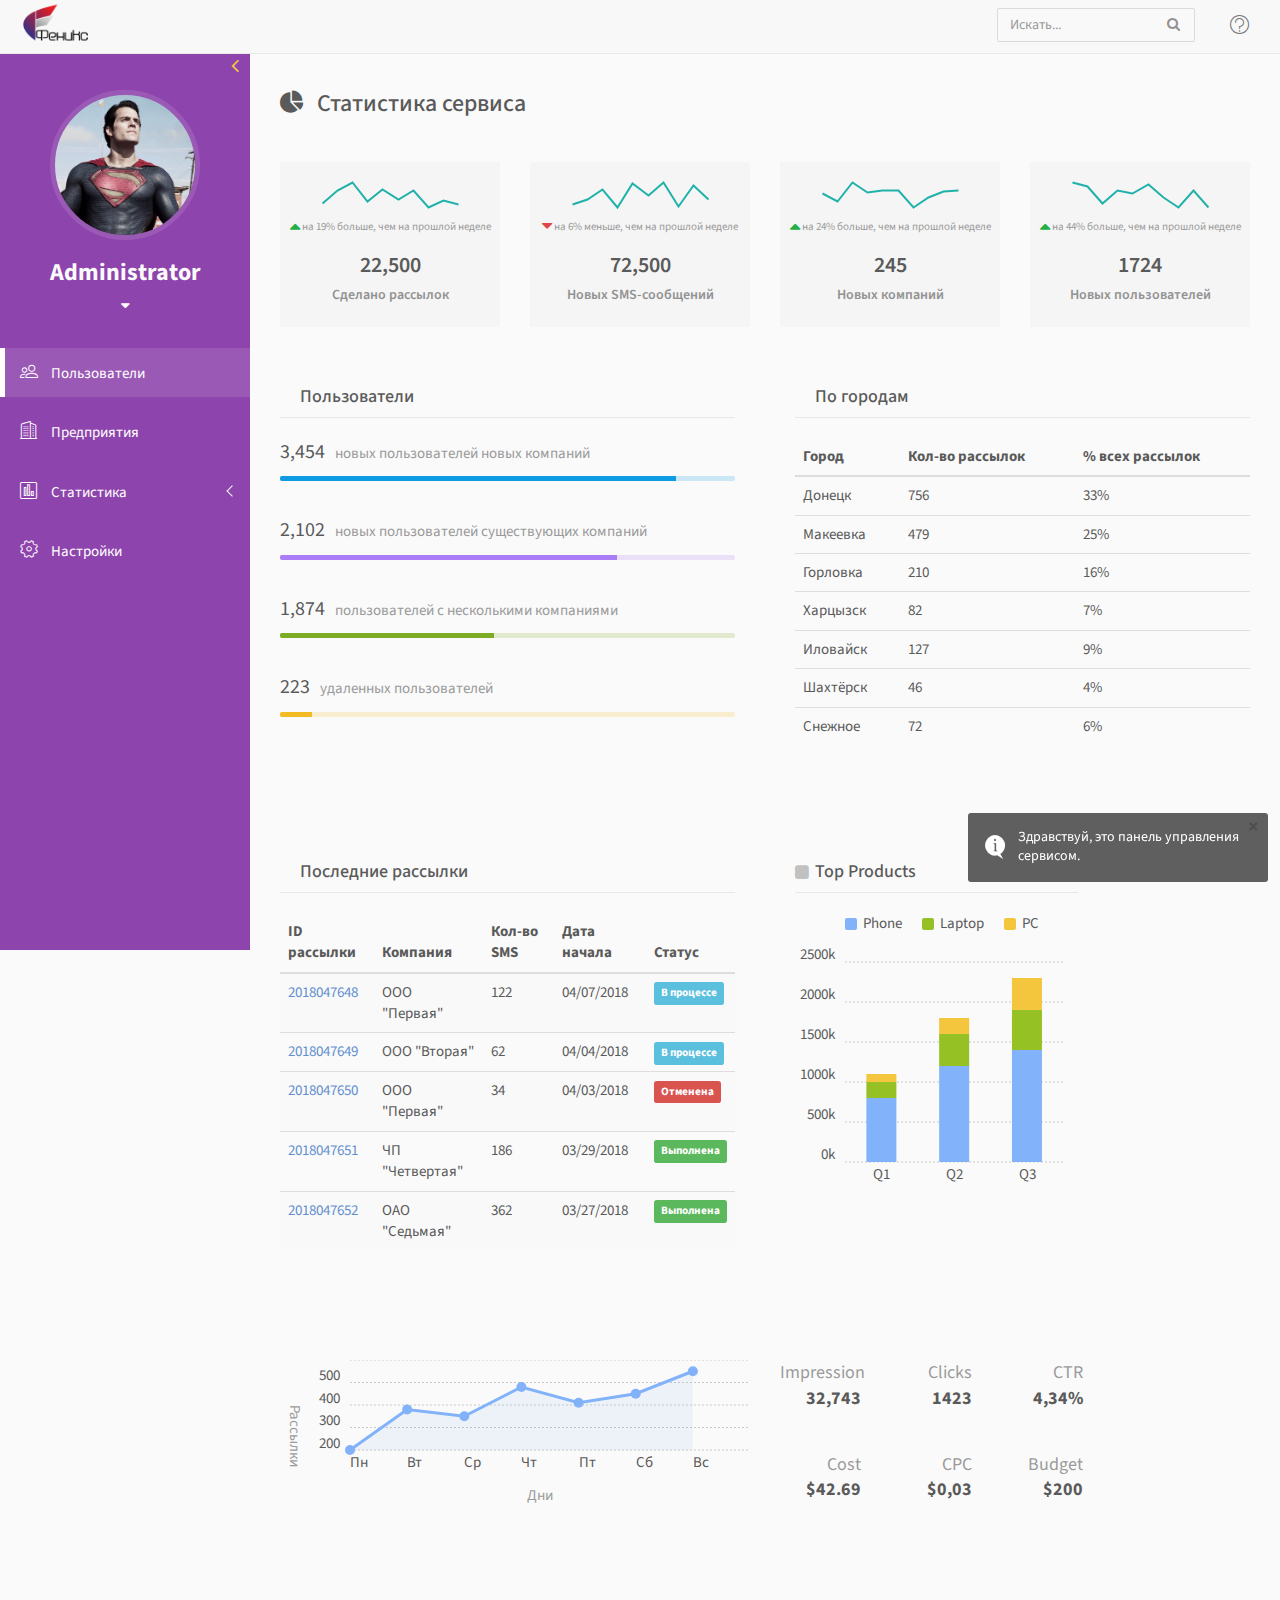
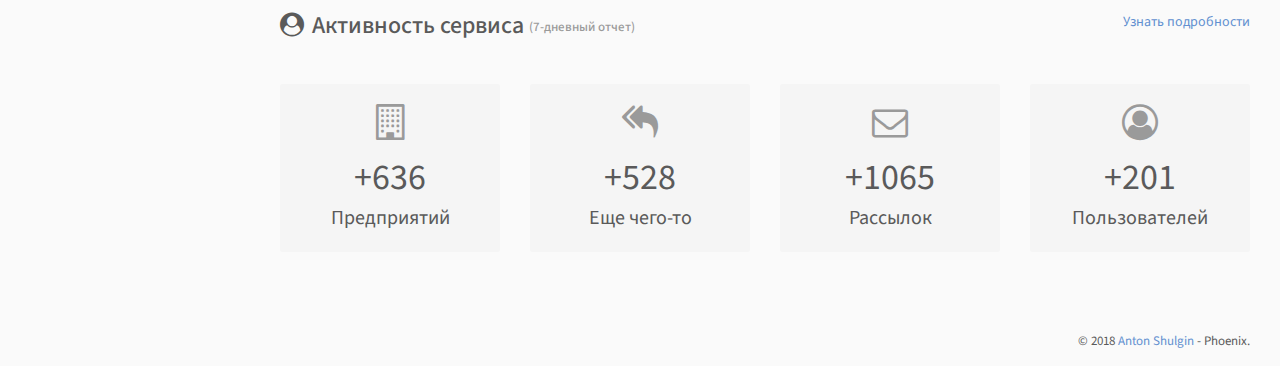
==== commit 73afa333: "1.0.2.b" ====
--- a/index.html
+++ b/index.html
@@ -124,7 +124,6 @@
 				<div class="dashboard-section">
 					<div class="section-heading clearfix">
 						<h2 class="section-title"><i class="fa fa-pie-chart"></i> Статистика сервиса</h2>
-						<a href="#" class="right">Просмотр полной статистики</a>
 					</div>
 					<div class="panel-content">
 						<div class="row">
@@ -132,130 +131,123 @@
 								<div class="number-chart">
 									<div class="mini-stat">
 										<div id="number-chart1" class="inlinesparkline">23,65,89,32,67,38,63,12,34,22</div>
-										<p class="text-muted"><i class="fa fa-caret-up text-success"></i> 19% compared to last week</p>
-									</div>
-									<div class="number"><span>$22,500</span> <span>EARNINGS</span></div>
+										<p class="text-muted"><i class="fa fa-caret-up text-success"></i>на 19% больше, чем на прошлой неделе</p>
+									</div>
+									<div class="number"><span>22,500</span> <span>Сделано рассылок</span></div>
+								</div>
+							</div>
+							<div class="col-md-3 col-sm-6">
+								<div class="number-chart">
+									<div class="mini-stat">
+										<div id="number-chart4" class="inlinesparkline">28,44,70,21,86,54,90,25,83,42</div>
+										<p class="text-muted"><i class="fa fa-caret-down text-danger"></i>на 6% меньше, чем на прошлой неделе</p>
+									</div>
+									<div class="number"><span>72,500</span> <span>Новых SMS-сообщений</span></div>
 								</div>
 							</div>
 							<div class="col-md-3 col-sm-6">
 								<div class="number-chart">
 									<div class="mini-stat">
 										<div id="number-chart2" class="inlinesparkline">77,44,120,80,88,87,19,59,83,88</div>
-										<p class="text-muted"><i class="fa fa-caret-up text-success"></i> 24% compared to last week</p>
-									</div>
-									<div class="number"><span>245</span> <span>SALES</span></div>
+										<p class="text-muted"><i class="fa fa-caret-up text-success"></i>на 24% больше, чем на прошлой неделе</p>
+									</div>
+									<div class="number"><span>245</span> <span>Новых компаний</span></div>
 								</div>
 							</div>
 							<div class="col-md-3 col-sm-6">
 								<div class="number-chart">
 									<div class="mini-stat">
 										<div id="number-chart3" class="inlinesparkline">99,86,31,72,62,94,50,18,74,18</div>
-										<p class="text-muted"><i class="fa fa-caret-up text-success"></i> 44% compared to last week</p>
-									</div>
-									<div class="number"><span>561,724</span> <span>VISITS</span></div>
-								</div>
-							</div>
-							<div class="col-md-3 col-sm-6">
-								<div class="number-chart">
-									<div class="mini-stat">
-										<div id="number-chart4" class="inlinesparkline">28,44,70,21,86,54,90,25,83,42</div>
-										<p class="text-muted"><i class="fa fa-caret-down text-danger"></i> 6% compared to last week</p>
-									</div>
-									<div class="number"><span>372,500</span> <span>LIKES</span></div>
+										<p class="text-muted"><i class="fa fa-caret-up text-success"></i>на 44% больше, чем на прошлой неделе</p>
+									</div>
+									<div class="number"><span>1724</span> <span>Новых пользователей</span></div>
 								</div>
 							</div>
 						</div>
 					</div>
 					<div class="row">
-						<div class="col-md-4">
-							<!-- TRAFFIC SOURCES -->
-							<div class="panel-content">
-								<h2 class="heading"><i class="fa fa-square"></i> Traffic Sources</h2>
-								<div id="demo-pie-chart" class="ct-chart"></div>
-							</div>
-							<!-- END TRAFFIC SOURCES -->
-						</div>
-						<div class="col-md-4">
+						
+						<div class="col-md-6">
 							<!-- REFERRALS -->
 							<div class="panel-content">
-								<h2 class="heading"><i class="fa fa-square"></i> Referrals</h2>
+								<h2 class="heading">Пользователи</h2>
 								<ul class="list-unstyled list-referrals">
 									<li>
-										<p><span class="value">3,454</span><span class="text-muted">Отправлено сообщений</span></p>
+										<p><span class="value">3,454</span><span class="text-muted">новых пользователей новых компаний</span></p>
 										<div class="progress progress-xs progress-transparent custom-color-blue">
 											<div class="progress-bar" data-transitiongoal="87"></div>
 										</div>
 									</li>
 									<li>
-										<p><span class="value">2,102</span><span class="text-muted">visits from Twitter</span></p>
+										<p><span class="value">2,102</span><span class="text-muted">новых пользователей существующих компаний</span></p>
 										<div class="progress progress-xs progress-transparent custom-color-purple">
 											<div class="progress-bar" data-transitiongoal="74"></div>
 										</div>
 									</li>
 									<li>
-										<p><span class="value">2,874</span><span class="text-muted">visits from Affiliates</span></p>
+										<p><span class="value">1,874</span><span class="text-muted">пользователей с несколькими компаниями</span></p>
 										<div class="progress progress-xs progress-transparent custom-color-green">
-											<div class="progress-bar" data-transitiongoal="67"></div>
+											<div class="progress-bar" data-transitiongoal="47"></div>
 										</div>
 									</li>
 									<li>
-										<p><span class="value">2,623</span><span class="text-muted">visits from Search</span></p>
+										<p><span class="value">223</span><span class="text-muted">удаленных пользователей</span></p>
 										<div class="progress progress-xs progress-transparent custom-color-yellow">
-											<div class="progress-bar" data-transitiongoal="54"></div>
+											<div class="progress-bar" data-transitiongoal="7"></div>
 										</div>
 									</li>
 								</ul>
 							</div>
 							<!-- END REFERRALS -->
 						</div>
-						<div class="col-md-4">
+						<div class="col-md-6">
 							<div class="panel-content">
 								<!-- BROWSERS -->
-								<h2 class="heading"><i class="fa fa-square"></i> Browsers</h2>
+								<h2 class="heading">По городам</h2>
 								<div class="table-responsive">
 									<table class="table no-margin">
 										<thead>
 											<tr>
-												<th>Browsers</th>
-												<th>Sessions</th>
-												<th>% Sessions</th>
+												<th>Город</th>
+												<th>Кол-во рассылок</th>
+												<th>% всех рассылок</th>
 											</tr>
 										</thead>
 										<tbody>
 											<tr>
-												<td>Chrome</td>
-												<td>1,756</td>
-												<td>23%</td>
-											</tr>
-											<tr>
-												<td>Firefox</td>
-												<td>1,379</td>
-												<td>14%</td>
-											</tr>
-											<tr>
-												<td>Safari</td>
-												<td>1,100</td>
-												<td>17%</td>
-											</tr>
-											<tr>
-												<td>Edge</td>
-												<td>982</td>
+												<td>Донецк</td>
+												<td>756</td>
+												<td>33%</td>
+											</tr>
+											<tr>
+												<td>Макеевка</td>
+												<td>479</td>
 												<td>25%</td>
 											</tr>
 											<tr>
-												<td>Opera</td>
-												<td>967</td>
-												<td>19%</td>
-											</tr>
-											<tr>
-												<td>IE</td>
-												<td>896</td>
-												<td>12%</td>
-											</tr>
-											<tr>
-												<td>Android Browser</td>
-												<td>752</td>
-												<td>27%</td>
+												<td>Горловка</td>
+												<td>210</td>
+												<td>16%</td>
+											</tr>
+											<tr>
+												<td>Харцызск</td>
+												<td>82</td>
+												<td>7%</td>
+											</tr>
+											<tr>
+												<td>Иловайск</td>
+												<td>127</td>
+												<td>9%</td>
+											</tr>
+											<tr>
+												<td>Шахтёрск</td>
+												<td>46</td>
+												<td>4%</td>
+											</tr>
+											<tr>
+												<td>Снежное</td>
+												<td>72</td>
+												<td>6%</td>
 											</tr>
 										</tbody>
 									</table>
@@ -268,109 +260,56 @@
 				<!-- END WEBSITE ANALYTICS -->
 				<!-- SALES SUMMARY -->
 				<div class="dashboard-section">
-					<div class="section-heading clearfix">
-						<h2 class="section-title"><i class="fa fa-shopping-basket"></i> Sales Summary</h2>
-						<a href="#" class="right">View Sales Reports</a>
-					</div>
 					<div class="row">
-						<div class="col-md-3">
+						<div class="col-md-6">
 							<div class="panel-content">
-								<h3 class="heading"><i class="fa fa-square"></i> Today</h3>
-								<ul class="list-unstyled list-justify large-number">
-									<li class="clearfix">Earnings <span>$215</span></li>
-									<li class="clearfix">Sales <span>47</span></li>
-								</ul>
-							</div>
-						</div>
-						<div class="col-md-9">
-							<div class="panel-content">
-								<h3 class="heading"><i class="fa fa-square"></i> Sales Performance</h3>
-								<div class="row">
-									<div class="col-md-6">
-										<table class="table">
-											<thead>
-												<tr>
-													<th>&nbsp;</th>
-													<th>Last Week</th>
-													<th>This Week</th>
-													<th>Change</th>
-												</tr>
-											</thead>
-											<tbody>
-												<tr>
-													<th>Earnings</th>
-													<td>$2752</td>
-													<td><span class="text-info">$3854</span></td>
-													<td><span class="text-success">40.04%</span></td>
-												</tr>
-												<tr>
-													<th>Sales</th>
-													<td>243</td>
-													<td>
-														<div class="text-info">322</div>
-													</td>
-													<td><span class="text-success">32.51%</span></td>
-												</tr>
-											</tbody>
-										</table>
-									</div>
-									<div class="col-md-6">
-										<div id="chart-sales-performance">Loading ...</div>
-									</div>
-								</div>
-							</div>
-						</div>
-					</div>
-					<div class="row">
-						<div class="col-md-8">
-							<div class="panel-content">
-								<h3 class="heading"><i class="fa fa-square"></i> Recent Purchases</h3>
+								<h3 class="heading">Последние рассылки</h3>
 								<div class="table-responsive">
 									<table class="table table-striped no-margin">
 										<thead>
 											<tr>
-												<th>Order No.</th>
-												<th>Name</th>
-												<th>Amount</th>
-												<th>Date &amp; Time</th>
-												<th>Status</th>
+												<th>ID рассылки</th>
+												<th>Компания</th>
+												<th>Кол-во SMS</th>
+												<th>Дата начала</th>
+												<th>Статус</th>
 											</tr>
 										</thead>
 										<tbody>
 											<tr>
-												<td><a href="#">763648</a></td>
-												<td>Steve</td>
-												<td>$122</td>
-												<td>Oct 21, 2016</td>
-												<td><span class="label label-success">COMPLETED</span></td>
-											</tr>
-											<tr>
-												<td><a href="#">763649</a></td>
-												<td>Amber</td>
-												<td>$62</td>
-												<td>Oct 21, 2016</td>
-												<td><span class="label label-warning">PENDING</span></td>
-											</tr>
-											<tr>
-												<td><a href="#">763650</a></td>
-												<td>Michael</td>
-												<td>$34</td>
-												<td>Oct 18, 2016</td>
-												<td><span class="label label-danger">FAILED</span></td>
-											</tr>
-											<tr>
-												<td><a href="#">763651</a></td>
-												<td>Roger</td>
-												<td>$186</td>
-												<td>Oct 17, 2016</td>
-												<td><span class="label label-success">SUCCESS</span></td>
-											</tr>
-											<tr>
-												<td><a href="#">763652</a></td>
-												<td>Smith</td>
-												<td>$362</td>
-												<td>Oct 16, 2016</td>
-												<td><span class="label label-success">SUCCESS</span></td>
+												<td><a href="#">2018047648</a></td>
+												<td>ООО "Первая"</td>
+												<td>122</td>
+												<td>04/07/2018</td>
+												<td><span class="label label-info">В процессе</span></td>
+											</tr>
+											<tr>
+												<td><a href="#">2018047649</a></td>
+												<td>ООО "Вторая"</td>
+												<td>62</td>
+												<td>04/04/2018</td>
+												<td><span class="label label-info">В процессе</span></td>
+											</tr>
+											<tr>
+												<td><a href="#">2018047650</a></td>
+												<td>ООО "Первая"</td>
+												<td>34</td>
+												<td>04/03/2018</td>
+												<td><span class="label label-danger">Отменена</span></td>
+											</tr>
+											<tr>
+												<td><a href="#">2018047651</a></td>
+												<td> ЧП "Четвертая"</td>
+												<td>186</td>
+												<td>03/29/2018</td>
+												<td><span class="label label-success">Выполнена</span></td>
+											</tr>
+											<tr>
+												<td><a href="#">2018047652</a></td>
+												<td>ОАО "Седьмая"</td>
+												<td>362</td>
+												<td>03/27/2018</td>
+												<td><span class="label label-success">Выполнена</span></td>
 											</tr>
 										</tbody>
 									</table>
@@ -388,13 +327,9 @@
 				<!-- END SALES SUMMARY -->
 				<!-- CAMPAIGN -->
 				<div class="dashboard-section">
-					<div class="section-heading clearfix">
-						<h2 class="section-title"><i class="fa fa-flag-checkered"></i> Campaign</h2>
-						<a href="#" class="right">View All Campaigns</a>
-					</div>
 					<div class="panel-content">
 						<div class="row margin-bottom-15">
-							<div class="col-md-8 col-sm-7 left">
+							<div class="col-md-6 col-sm-7 left">
 								<div id="demo-line-chart" class="ct-chart"></div>
 							</div>
 							<div class="col-md-4 col-sm-5 right">
@@ -428,16 +363,13 @@
 								</div>
 							</div>
 						</div>
-						<div class="action-buttons">
-							<a href="#" class="btn btn-primary"><i class="fa fa-plus-circle"></i> Add Budget</a> <a href="#" class="btn btn-default"><i class="fa fa-file-text-o"></i> View Campaign Details</a>
-						</div>
 					</div>
 				</div>
 				<!-- END CAMPAIGN -->
 				<!-- SOCIAL -->
 				<div class="dashboard-section no-margin">
 					<div class="section-heading clearfix">
-						<h2 class="section-title"><i class="fa fa-user-circle"></i>Активность сервиса <span class="section-subtitle">(7 days report)</span></h2>
+						<h2 class="section-title"><i class="fa fa-user-circle"></i>Активность сервиса <span class="section-subtitle">(7-дневный отчет)</span></h2>
 						<a href="#" class="right">Узнать подробности</a>
 					</div>
 					<div class="panel-content">
@@ -508,25 +440,6 @@
 		sparklineNumberChart();
 
 
-		// traffic sources
-		var dataPie = {
-			series: [45, 25, 30]
-		};
-
-		var labels = ['Раз', 'Два', 'Три'];
-		var sum = function(a, b) {
-			return a + b;
-		};
-
-		new Chartist.Pie('#demo-pie-chart', dataPie, {
-			height: "270px",
-			labelInterpolationFnc: function(value, idx) {
-				var percentage = Math.round(value / dataPie.series.reduce(sum) * 100) + '%';
-				return labels[idx] + ' (' + percentage + ')';
-			}
-		});
-
-
 		// progress bars
 		$('.progress .progress-bar').progressbar({
 			display_text: 'none'
@@ -541,7 +454,7 @@
 		};
 
 		var options = {
-			height: "200px",
+			height: "150px",
 			showPoint: true,
 			showArea: true,
 			axisX: {
@@ -560,7 +473,7 @@
 				}),
 				Chartist.plugins.ctAxisTitle({
 					axisX: {
-						axisTitle: 'Day',
+						axisTitle: 'Дни',
 						axisClass: 'ct-axis-title',
 						offset: {
 							x: 0,
@@ -569,7 +482,7 @@
 						textAnchor: 'middle'
 					},
 					axisY: {
-						axisTitle: 'Reach',
+						axisTitle: 'Рассылки',
 						axisClass: 'ct-axis-title',
 						offset: {
 							x: 0,
--- a/assets/css/main.css
+++ b/assets/css/main.css
@@ -1 +1 @@
-body{background-color:#fafafa;font-family:"Source Sans Pro",sans-serif;font-size:15px;color:#5A5A5A}a{color:#6290d0}a:hover,a:focus{color:#437ac7;text-decoration:none}.page-title{margin-top:0;margin-bottom:30px;font-size:24px;font-weight:400}footer{padding:0 30px;padding-bottom:15px;position:absolute;right:0}@media screen and (max-width: 768px){footer{position:relative;text-align:center}}.copyright{margin-bottom:0;font-size:13px}#left-sidebar{-webkit-transition:all 0.3s ease-in-out;-moz-transition:all 0.3s ease-in-out;-ms-transition:all 0.3s ease-in-out;-o-transition:all 0.3s ease-in-out;transition:all 0.3s ease-in-out;width:250px;height:100%;float:left;margin-top:50px;position:fixed;left:0;color:#fafafa;background-color:#8e44ad;z-index:9}@media screen and (max-width: 768px){#left-sidebar{-moz-box-shadow:0 5px 10px 0px rgba(0,0,0,0.2);-webkit-box-shadow:0 5px 10px 0px rgba(0,0,0,0.2);box-shadow:0 5px 10px 0px rgba(0,0,0,0.2);left:-250px}}#main-content{-webkit-transition:all 0.3s ease-in-out;-moz-transition:all 0.3s ease-in-out;-ms-transition:all 0.3s ease-in-out;-o-transition:all 0.3s ease-in-out;transition:all 0.3s ease-in-out;width:calc(100% - 250px);float:right;position:relative;padding-top:90px;padding-bottom:40px}@media screen and (max-width: 768px){#main-content{width:100%}}.layout-fullwidth #wrapper #left-sidebar{left:-250px}.layout-fullwidth #wrapper #left-sidebar.ps{overflow:visible !important}.layout-fullwidth #wrapper #main-content{width:100%}html.fullscreen-bg,html.fullscreen-bg body,html.fullscreen-bg #wrapper{height:100%}.vertical-align-wrap{position:absolute;width:100%;height:100%;display:table}.vertical-align-middle{display:table-cell;vertical-align:middle}.offcanvas-active #left-sidebar{left:0}.dashboard-section{margin-bottom:50px}.panel-content{padding:30px 15px}.panel-content .heading{font-size:18px;margin-top:0;margin-bottom:20px;position:relative;padding-left:20px;padding-bottom:10px;border-bottom:1px solid #e8e8e8}.panel-content .heading i{font-size:16px;margin-right:8px;float:left;position:absolute;top:2px;left:0;text-indent:0;color:#c1c1c1}.navbar-default{-webkit-border-radius:0;-moz-border-radius:0;border-radius:0;padding:0;margin:0;border:none;border-bottom:1px solid #e8e8e8;z-index:99}.navbar-default .navbar-nav>.open a.icon-menu{border-color:#DBDBDB;background-color:#F2F2F2}.navbar-nav{margin:0;margin-right:15px}.navbar-nav .icon-menu{display:inline-block;vertical-align:middle;*vertical-align:auto;*zoom:1;*display:inline;padding-top:14px;padding-bottom:14px;position:relative}.navbar-nav .icon-menu i{font-size:20px}.navbar-nav .icon-menu .notification-dot{-webkit-border-radius:50%;-moz-border-radius:50%;border-radius:50%;width:8px;height:8px;position:absolute;top:12px;right:12px;background-color:#B54D4D}.navbar-nav .dropdown-menu{-moz-box-shadow:0px 2px 6px 0px rgba(0,0,0,0.05);-webkit-box-shadow:0px 2px 6px 0px rgba(0,0,0,0.05);box-shadow:0px 2px 6px 0px rgba(0,0,0,0.05);background:#fff;top:80%}.navbar-nav ul.notifications{padding:0;border:1px solid #ededed}.navbar-nav ul.notifications li{border-bottom:1px solid #e8e8e8}.navbar-nav ul.notifications li.header,.navbar-nav ul.notifications li.footer{padding:12px 20px}.navbar-nav ul.notifications li:last-child{border-bottom:none}.navbar-nav ul.notifications li.footer a{display:inline;padding:0;text-decoration:underline;color:#5a5a5a}.navbar-nav ul.notifications li.footer a:hover,.navbar-nav ul.notifications li.footer a:focus{text-decoration:none}.navbar-nav ul.notifications li i{font-size:24px}.navbar-nav ul.notifications li>a{padding:23px 15px;color:#5A5A5A}.navbar-nav ul.notifications li>a:hover,.navbar-nav ul.notifications li>a:focus{background-color:#f9f9f9}.navbar-nav ul.notifications li .text{margin-bottom:0}.navbar-nav ul.notifications li .timestamp{font-size:13px;color:#9A9A9A}.navbar-nav ul.user-menu{padding:20px 0}.navbar-nav ul.user-menu>li.menu-heading{padding:25px 20px 5px 20px;font-weight:700}.navbar-nav ul.user-menu>li:first-child{padding-top:0}.navbar-nav ul.user-menu>li>a:hover,.navbar-nav ul.user-menu>li>a:focus{background:none;text-decoration:underline}.navbar-nav ul.user-menu .help-search-form{margin:0 20px}.navbar-nav ul.user-menu .menu-button{text-align:center;padding-top:20px;padding-left:20px;padding-right:20px}.navbar-nav ul.user-menu .menu-button .btn{display:inline-block;vertical-align:middle;*vertical-align:auto;*zoom:1;*display:inline;padding:8px 30px;font-size:14px;font-weight:700;color:#fff !important}.navbar-nav ul.user-menu .menu-button .btn:hover,.navbar-nav ul.user-menu .menu-button .btn:focus{background-color:#525252;text-decoration:none}.navbar-nav ul.user-menu.menu-icon>li>a{padding-top:8px;padding-bottom:8px}.navbar-nav ul.user-menu.menu-icon>li>a i{margin-right:5px}.navbar-nav ul.user-menu.menu-icon>li>a:hover,.navbar-nav ul.user-menu.menu-icon>li>a:focus{text-decoration:none}.navbar-nav ul.user-menu.menu-icon>li>a:hover span,.navbar-nav ul.user-menu.menu-icon>li>a:focus span{text-decoration:underline}@media screen and (max-width: 767px){.navbar-nav{margin-right:0}.navbar-nav>li{display:table-cell;position:inherit;text-align:center}.navbar-nav .dropdown-menu{max-height:400px;overflow:auto}.navbar-nav .dropdown-menu>li>a{white-space:normal}.navbar-nav .open .dropdown-menu{-moz-box-shadow:0px 2px 6px 0px rgba(0,0,0,0.05);-webkit-box-shadow:0px 2px 6px 0px rgba(0,0,0,0.05);box-shadow:0px 2px 6px 0px rgba(0,0,0,0.05);position:absolute;width:100%;background:#fff}.navbar-nav .open .dropdown-menu>li>a{padding:3px 20px}.navbar-nav .open .dropdown-menu.notifications>li>a{padding:12px 15px}}.navbar-brand{padding:0 15px}@media screen and (max-width: 768px){.navbar>.container .navbar-brand,.navbar>.container-fluid .navbar-brand{margin-left:0}}@media screen and (min-width: 769px){.navbar>.container .navbar-brand,.navbar>.container-fluid .navbar-brand{margin-left:-15px}}.navbar-btn{float:left;padding:0}.navbar-btn button{font-size:24px;padding:4px 0;line-height:.7;border:none;background:none;outline:none}@media screen and (max-width: 640px){.navbar-btn{padding-left:0}}#navbar-search{float:left;margin-left:20px;margin-right:20px}@media screen and (max-width: 767px){#navbar-search{display:none}}#navbar-menu{float:right}.btn-toggle-offcanvas{display:none}@media screen and (max-width: 768px){.btn-toggle-offcanvas{display:inline-block;vertical-align:middle;*vertical-align:auto;*zoom:1;*display:inline}}.user-account{margin:40px auto 30px auto;text-align:center}.user-account .user-photo{width:150px;height:150px;margin:0 auto;border:5px solid #9b59b6}.user-account .user-name{display:block;margin-top:12px;color:inherit}.user-account .user-name:hover,.user-account .user-name:focus{text-decoration:none}.sidebar-nav ul{padding:0;margin:0;list-style:none}.sidebar-nav .metismenu{display:-webkit-box;display:-ms-flexbox;display:flex;-webkit-box-orient:vertical;-webkit-box-direction:normal;-ms-flex-direction:column;flex-direction:column}.sidebar-nav .metismenu>li{padding-bottom:10px}.sidebar-nav .metismenu>li a{color:#fefefe;border-left:5px solid transparent}.sidebar-nav .metismenu>li.active>a{border-left-color:#fefefe;background-color:#9b59b6}.sidebar-nav .metismenu>li .active a{font-weight:700}.sidebar-nav .metismenu>li i{position:relative;top:1px;margin-right:10px;font-size:18px}.sidebar-nav .metismenu>li{-webkit-box-flex:1;-ms-flex:1 1 0%;flex:1 1 0%;display:-webkit-box;display:-ms-flexbox;display:flex;-webkit-box-orient:vertical;-webkit-box-direction:normal;-ms-flex-direction:column;flex-direction:column;position:relative}.sidebar-nav .metismenu a{-webkit-transition:all 0.3s ease-out;-moz-transition:all 0.3s ease-out;-ms-transition:all 0.3s ease-out;-o-transition:all 0.3s ease-out;transition:all 0.3s ease-out;position:relative;display:block;padding:13px 15px;outline-width:0;color:#5A5A5A}.sidebar-nav .metismenu ul a{padding:10px 15px 10px 55px}.sidebar-nav .metismenu ul ul a{padding:10px 15px 10px 70px}.sidebar-nav .metismenu ul.collapse a:hover,.sidebar-nav .metismenu ul.collapse a:focus{text-decoration:none}.sidebar-nav .metismenu a:hover,.sidebar-nav .metismenu a:focus,.sidebar-nav .metismenu a:active{text-decoration:none;background:#9b59b6}.sidebar-nav .metismenu .has-arrow::after{color:#fafafa}.nav-tabs>li>a{color:inherit;font-weight:600}.nav-tabs>li>a:hover,.nav-tabs>li>a:focus{background-color:#f5f5f5}.nav-tabs>li.active>a,.nav-tabs>li.active>a:hover,.nav-tabs>li.active>a:focus{background-color:#fafafa;color:#5A5A5A}.tab-content{padding:15px}.nav-tabs-colored>li.active>a,.nav-tabs-colored>li.active>a:hover,.nav-tabs-colored>li.active>a:focus{background-color:#f5f5f5;color:#5A5A5A}.tab-content-colored{background-color:#f5f5f5}.nav .open>a,.nav .open>a:hover,.nav .open>a:focus{border-color:#ddd}.dropdown-menu>li>a,.dropdown-menu>li>a:hover,.dropdown-menu>li>a:focus{color:#5A5A5A}.dropdown-menu>.active>a,.dropdown-menu>.active>a:hover,.dropdown-menu>.active>a:focus{background-color:#5a5a5a}.nav-pills>li>a{color:inherit}.nav-pills>li.active>a,.nav-pills>li.active>a:hover,.nav-pills>li.active>a:focus{background-color:#efefef;color:#5A5A5A}.btn-toggle-fullwidth{-webkit-border-radius:0;-moz-border-radius:0;border-radius:0;position:absolute;right:0;padding:5px 10px;background:transparent;color:#f4c63d;z-index:99}.btn-toggle-fullwidth:hover,.btn-toggle-fullwidth:focus{background-color:transparent;color:#e7b00d}.btn-toggle-fullwidth i{margin:0;font-size:22px;vertical-align:middle}@media screen and (max-width: 768px){.btn-toggle-fullwidth{display:none}}label{font-weight:600}.search-form{position:relative;padding:0}.search-form .btn{-moz-box-shadow:none;-webkit-box-shadow:none;box-shadow:none;position:absolute;top:7px;right:10px;padding:0;border:none;color:#929292;background-color:transparent}.search-form .btn:hover,.search-form .btn:focus{background-color:inherit;border-left:none;border-color:inherit}.fancy-checkbox{margin-right:10px}.fancy-checkbox,.fancy-checkbox label{font-weight:normal}.fancy-checkbox input[type="checkbox"]{display:none}.fancy-checkbox input[type="checkbox"]+span{display:inline-block;vertical-align:middle;*vertical-align:auto;*zoom:1;*display:inline;cursor:pointer;position:relative}.fancy-checkbox input[type="checkbox"]+span:before{display:inline-block;vertical-align:middle;*vertical-align:auto;*zoom:1;*display:inline;position:relative;bottom:1px;width:18px;height:18px;margin-right:10px;content:"";border:1px solid #ccc}.fancy-checkbox input[type="checkbox"]:checked+span:before{font-family:FontAwesome;content:'\f00c';font-size:12px;color:#99a1a7;text-align:center;line-height:16px;background:#ededed;border:1px solid #ccc}.fancy-checkbox.custom-color-green input[type="checkbox"]:checked+span:before{color:#53D76A;background-color:#fff}.fancy-checkbox.custom-bgcolor-green input[type="checkbox"]:checked+span:before{color:#fff;background-color:#53D76A;border-color:#32cf4d}.fancy-radio{margin-right:10px}.fancy-radio,.fancy-radio label{font-weight:normal}.fancy-radio input[type="radio"]{display:none}.fancy-radio input[type="radio"]+span{display:block;cursor:pointer;position:relative}.fancy-radio input[type="radio"]+span i{display:inline-block;vertical-align:middle;*vertical-align:auto;*zoom:1;*display:inline;-webkit-border-radius:8px;-moz-border-radius:8px;border-radius:8px;position:relative;bottom:1px;content:"";border:1px solid #ccc;width:18px;height:18px;margin-right:5px}.fancy-radio input[type="radio"]:checked+span i:after{-webkit-border-radius:50%;-moz-border-radius:50%;border-radius:50%;display:block;position:relative;top:3px;left:3px;content:'';width:10px;height:10px;background-color:#7b848c}.fancy-radio.custom-color-green input[type="radio"]:checked+span i:after{background-color:#53D76A}.fancy-radio.custom-bgcolor-green input[type="radio"]:checked+span i{background-color:#53D76A}.fancy-radio.custom-bgcolor-green input[type="radio"]:checked+span i:after{background-color:#fff}.input-group-addon .fancy-radio,.input-group-addon .fancy-checkbox{margin:0;position:relative;top:1px}.input-group-addon .fancy-radio input[type="radio"]+span i,.input-group-addon .fancy-checkbox input[type="checkbox"]+span{margin:0}.input-group-addon .fancy-radio input[type="radio"]+span i:before,.input-group-addon .fancy-checkbox input[type="checkbox"]+span:before{margin:0}.form-control{-moz-box-shadow:none;-webkit-box-shadow:none;box-shadow:none;-webkit-border-radius:2px;-moz-border-radius:2px;border-radius:2px;background-color:#f9f9f9;border-color:#dadada;color:#777}.form-control:focus{-moz-box-shadow:none;-webkit-box-shadow:none;box-shadow:none;outline:none;border-color:#c1c1c1}.help-block{font-size:13px;color:#929292}.multiselect-custom+.btn-group ul.multiselect-container>li>a{padding:3px 20px}.multiselect-custom+.btn-group ul.multiselect-container>li>a label.checkbox{padding-left:0}.multiselect-custom+.btn-group ul.multiselect-container>li>a label.checkbox:before{display:inline-block;vertical-align:middle;*vertical-align:auto;*zoom:1;*display:inline;position:relative;bottom:1px;content:"";width:16px;height:16px;margin-right:10px;border:1px solid #ccc;background-color:#fafafa}.multiselect-custom+.btn-group ul.multiselect-container>li>a label.checkbox input[type="checkbox"]{display:none}.multiselect-custom+.btn-group ul.multiselect-container>li.active>a label.checkbox:before{font-family:FontAwesome;content:'\f00c';font-size:12px;color:#99A1A7;text-align:center;line-height:15px;background-color:#EDEDED}.multiselect-custom+.btn-group ul.multiselect-container>li>a label.radio{padding-left:0}.multiselect-custom+.btn-group ul.multiselect-container>li>a label.radio:before{display:inline-block;vertical-align:middle;*vertical-align:auto;*zoom:1;*display:inline;-webkit-border-radius:8px;-moz-border-radius:8px;border-radius:8px;position:relative;bottom:1px;content:"";width:16px;height:16px;margin-right:10px;border:1px solid #ccc;background-color:#fafafa}.multiselect-custom+.btn-group ul.multiselect-container>li>a label.radio input[type="radio"]{display:none}.multiselect-custom+.btn-group ul.multiselect-container>li.active>a label.radio:before{font-family:FontAwesome;content:'\f111';color:#99a1a7;font-size:8px;text-align:center;line-height:15px}.multiselect-search{-moz-border-radius-topright:2px !important;-webkit-border-top-right-radius:2px !important;border-top-right-radius:2px !important;-moz-border-radius-bottomright:2px !important;-webkit-border-bottom-right-radius:2px !important;border-bottom-right-radius:2px !important}.btn.multiselect-clear-filter{-moz-box-shadow:none;-webkit-box-shadow:none;box-shadow:none;position:absolute;top:2px;right:0;padding-left:0;padding-right:0;border:none;background:transparent;z-index:9 !important;outline:none}.btn.multiselect-clear-filter:hover,.btn.multiselect-clear-filter:focus{background:transparent;outline:none}.datepicker table tr td.active.active,.datepicker table tr td.active.highlighted.active,.datepicker table tr td.active.highlighted:active,.datepicker table tr td.active.active:active{background-color:#5a5a5a;border-color:#464646}.parsley-errors-list{margin-top:8px}.parsley-errors-list li{color:#de4848;font-size:0.9em;margin-top:3px}input.parsley-error,select.parsley-error,textarea.parsley-error{background-color:#fbf5f5;border-color:#efd8d8}.form-control.parsley-error:focus{border-color:#e1b3b3}.form-control.parsley-success:focus{border-color:#afd99d}.md-editor>textarea{padding:10px}.dropify-wrapper{-webkit-border-radius:3px;-moz-border-radius:3px;border-radius:3px;background-color:#f9f9f9;color:#b9b9b9;border:1px solid #e4e4e4}.dropify-wrapper .dropify-preview{background-color:#f9f9f9}.auth-box{-moz-box-shadow:1px 2px 10px 0 rgba(0,0,0,0.1);-webkit-box-shadow:1px 2px 10px 0 rgba(0,0,0,0.1);box-shadow:1px 2px 10px 0 rgba(0,0,0,0.1);-webkit-border-radius:5px;-moz-border-radius:5px;border-radius:5px;width:600px;height:auto;margin:0 auto;background-color:#fff}.auth-box .content{display:inline-block;vertical-align:middle;*vertical-align:auto;*zoom:1;*display:inline;width:99%;padding:30px;vertical-align:middle}.auth-box .form-auth-small .btn{margin-top:20px}.auth-box .form-auth-small .element-left{float:left}.auth-box .form-auth-small .element-right{float:right}.auth-box .form-auth-small .bottom{margin-top:20px;text-align:center}.auth-box .lead{margin-top:5px;font-size:18px;text-align:center}.auth-box .helper-text{font-size:13px;color:#9A9A9A}.auth-box .btn-signin-social{display:block;margin-bottom:15px;padding:10px 22px;width:100%;background-color:#fff;border-color:#e4ecf0}.auth-box .btn-signin-social:hover,.auth-box .btn-signin-social:focus{background-color:#fafafa}.auth-box .btn-signin-social i{font-size:16px;margin:5px}.auth-box.lockscreen{width:50%;padding:40px 60px}.auth-box.lockscreen .logo{margin-bottom:30px}.auth-box.lockscreen .user{margin-bottom:30px}.auth-box.lockscreen .user .name{font-size:18px;margin-top:10px}@media screen and (min-width: 1440px){.auth-box.lockscreen{width:35%}}@media screen and (max-width: 1279px){.auth-box{width:90%}}@media screen and (max-width: 992px){.auth-box{width:70%}.auth-box.lockscreen{width:50%;padding:40px 20px}}@media screen and (max-width: 640px){.auth-box{width:90%}.auth-box .content{width:95%}.auth-box.lockscreen{width:90%}}.btn{padding:8px 25px}.btn:focus,.btn.focus{outline:none}.btn.active,.btn:active{-moz-box-shadow:none;-webkit-box-shadow:none;box-shadow:none}.btn.active:focus,.btn.active.focus,.btn:active:focus,.btn:active.focus{outline:none}.btn i:first-child{margin-right:5px}.btn span:first-child{margin-right:5px}.btn-sm{padding:6px 18px}.btn-xs{padding:3px 8px}.btn-primary{background-color:#5a5a5a;border-color:#525252}.btn-primary:hover,.btn-primary:focus{background-color:#525252;border-color:#525252}.btn-primary.active,.btn-primary.active:focus,.btn-primary.active.focus,.btn-primary:active,.btn-primary:active:focus,.btn-primary:active.focus{background-color:#505050;border-color:#505050}.btn-default{color:#5A5A5A}.btn-default:hover,.btn-default:focus{background-color:#f9f9f9;border-color:#dcdcdc;color:#5A5A5A}.btn-default.active,.btn-default.active:focus,.btn-default.active.focus,.btn-default:active,.btn-default:active:focus,.btn-default:active.focus{background-color:#f4f4f4;border-color:#d2d2d2;color:#5A5A5A}.btn-default-dark{background-color:#acb5c1;border-color:#a3adba;color:#fff}.btn-default-dark:hover,.btn-default-dark:focus{background-color:#9da8b6;border-color:#98a3b2;color:#fff}.btn-default-dark.active,.btn-default-dark.active:focus,.btn-default-dark.active.focus,.btn-default-dark:active,.btn-default-dark:active:focus,.btn-default-dark:active.focus{background-color:#9da8b6;border-color:#98a3b2;color:#fff}.btn-info{background-color:#3C89DA;border-color:#2f81d8}.btn-info:hover,.btn-info:focus{background-color:#2f81d8;border-color:#2f81d8}.btn-info.active,.btn-info.active:focus,.btn-info.active.focus,.btn-info:active,.btn-info:active:focus,.btn-info:active.focus{background-color:#287cd4;border-color:#287cd4}.btn-success{background-color:#22af46;border-color:#20a241}.btn-success:hover,.btn-success:focus{background-color:#20a241;border-color:#20a241}.btn-success.active,.btn-success.active:focus,.btn-success.active.focus,.btn-success:active,.btn-success:active:focus,.btn-success:active.focus{background-color:#1f9e3f;border-color:#1f9e3f}.btn-warning{background-color:#f3ad06;border-color:#e9a606}.btn-warning:hover,.btn-warning:focus{background-color:#e9a606;border-color:#e9a606}.btn-warning.active,.btn-warning.active:focus,.btn-warning.active.focus,.btn-warning:active,.btn-warning:active:focus,.btn-warning:active.focus{background-color:#df9f06;border-color:#df9f06}.btn-danger{background-color:#de4848;border-color:#dc3b3b}.btn-danger:hover,.btn-danger:focus{background-color:#dc3b3b;border-color:#dc3b3b}.btn-danger.active,.btn-danger.active:focus,.btn-danger.active.focus,.btn-danger:active,.btn-danger:active:focus,.btn-danger:active.focus{background-color:#da3232;border-color:#da3232}.btn-group.open .dropdown-toggle{-moz-box-shadow:none;-webkit-box-shadow:none;box-shadow:none}.open>.dropdown-toggle.btn-primary{background-color:#5a5a5a;border-color:#525252}.open>.dropdown-toggle.btn-primary:focus,.open>.dropdown-toggle.btn-primary:hover{background-color:#525252;border-color:#525252}.open>.dropdown-toggle.btn-success{background-color:#22af46;border-color:#20a241}.open>.dropdown-toggle.btn-success:focus,.open>.dropdown-toggle.btn-success:hover{background-color:#20a241;border-color:#20a241}.open>.dropdown-toggle.btn-warning{background-color:#f3ad06;border-color:#e9a606}.open>.dropdown-toggle.btn-warning:focus,.open>.dropdown-toggle.btn-warning:hover{background-color:#e9a606;border-color:#e9a606}.open>.dropdown-toggle.btn-danger{background-color:#de4848;border-color:#dc3b3b}.open>.dropdown-toggle.btn-danger:focus,.open>.dropdown-toggle.btn-danger:hover{background-color:#dc3b3b;border-color:#dc3b3b}.open>.dropdown-toggle.btn-default{background-color:#acb5c1;border-color:#a3adba;color:#fff}.open>.dropdown-toggle.btn-default:focus,.open>.dropdown-toggle.btn-default:hover{background-color:#f9f9f9;border-color:#dcdcdc;color:#5A5A5A}.input-group-btn>.btn{padding-top:6px;padding-bottom:6px}.action-buttons .btn{margin-right:5px}@media screen and (max-width: 768px){.action-buttons .btn{margin-bottom:5px}}.list-referrals>li{margin-bottom:35px}.list-referrals .value{font-size:20px;margin-right:10px}.list-plan-details>li{padding:5px 0}.green-icon{color:#7ED321}.dispatch-info{width:80%}.metric-inline{-webkit-border-radius:3px;-moz-border-radius:3px;border-radius:3px;text-align:center;padding:20px;font-size:36px;background-color:#f5f5f5}.metric-inline i{display:block;margin-bottom:12px;color:#9A9A9A}.metric-inline span{display:block;font-size:20px}.separator-linethrough{position:relative;margin:30px 0;text-align:center}.separator-linethrough span{display:inline-block;vertical-align:middle;*vertical-align:auto;*zoom:1;*display:inline;padding:0 10px;position:inherit;font-size:18px;background-color:#fff;z-index:9}.separator-linethrough:after{display:block;position:absolute;top:50%;width:100%;content:'';border-top:1px solid #f0f0f0;z-index:0}#toast-container>div{opacity:1;filter:alpha(opacity=100)}#toast-container>div,#toast-container>div:hover{-moz-box-shadow:none;-webkit-box-shadow:none;box-shadow:none}.toast-close-button{opacity:.3;filter:alpha(opacity=30);top:-11px;text-shadow:none;color:#fff}.toast-close-button:hover,.toast-close-button:focus{opacity:.5;filter:alpha(opacity=50)}.toast a{text-decoration:underline}.toast a:hover,.toast a:focus{text-decoration:none;color:#fff}.toast .toast-message{font-size:14px;line-height:1.4}.toast-info{background-color:#5a5a5a}.toast-info .toast-close-button{color:#272727}.toast-success{background-color:#22af46}.toast-success .toast-close-button{color:#115a24}.toast-warning{background-color:#f3ad06}.toast-warning .toast-close-button{color:#8f6604}.toast-error{background-color:#de4848}.toast-error .toast-close-button{color:#8d1919}.progress{-webkit-border-radius:2px;-moz-border-radius:2px;border-radius:2px;-moz-box-shadow:none;-webkit-box-shadow:none;box-shadow:none;background-color:#f1f1f1}.progress.wide{width:60px}.progress .progress-bar{-webkit-transition:width 3s ease;-moz-transition:width 3s ease;-ms-transition:width 3s ease;-o-transition:width 3s ease;transition:width 3s ease;-moz-box-shadow:none;-webkit-box-shadow:none;box-shadow:none}.progress.progress-lg{height:28px}.progress.progress-sm{height:12px}.progress.progress-xs{height:5px}.progress.progress-sm .progress-bar,.progress.progress-xs .progress-bar{text-indent:-9999px}.progress-bar{background-color:#5a5a5a}.progress-bar-success{background-color:#22af46}.progress-bar-warning{background-color:#f3ad06}.progress-bar-danger{background-color:#de4848}.progress-bar-info{background-color:#3C89DA}.progress-transparent.custom-color-blue{background-color:rgba(14,155,226,0.2)}.progress-transparent.custom-color-blue .progress-bar{background-color:#0E9BE2}.progress-transparent.custom-color-green{background-color:rgba(124,172,37,0.2)}.progress-transparent.custom-color-green .progress-bar{background-color:#7CAC25}.progress-transparent.custom-color-orange{background-color:rgba(255,68,2,0.2)}.progress-transparent.custom-color-orange .progress-bar{background-color:#FF4402}.progress-transparent.custom-color-purple{background-color:rgba(171,125,246,0.2)}.progress-transparent.custom-color-purple .progress-bar{background-color:#AB7DF6}.progress-transparent.custom-color-yellow{background-color:rgba(243,187,35,0.2)}.progress-transparent.custom-color-yellow .progress-bar{background-color:#F3BB23}.progress-transparent.custom-color-lightseagreen{background-color:rgba(32,178,170,0.2)}.progress-transparent.custom-color-lightseagreen .progress-bar{background-color:#20b2aa}.alert-success{color:#fff;background-color:#20a241;border-color:#1d953c}.alert-warning{color:#fff;background-color:#e4a206;border-color:#d59805}.alert-danger{color:#fff;background-color:#de4848;border-color:#dc3b3b}.alert-info{color:#fff;background-color:#3C89DA;border-color:#2f81d8}.alert-dismissable .close,.alert-dismissible .close{color:#fff;text-shadow:none}.tooltip-inner{background-color:#5a5a5a}.tooltip.in{opacity:1;filter:alpha(opacity=100)}.tooltip.left .tooltip-arrow{border-left-color:#5a5a5a}.tooltip.right .tooltip-arrow{border-right-color:#5a5a5a}.tooltip.top .tooltip-arrow{border-top-color:#5a5a5a}.tooltip.bottom .tooltip-arrow{border-bottom-color:#5a5a5a}.popover{-moz-box-shadow:0px 2px 6px 0px rgba(0,0,0,0.05);-webkit-box-shadow:0px 2px 6px 0px rgba(0,0,0,0.05);box-shadow:0px 2px 6px 0px rgba(0,0,0,0.05);font-family:"Source Sans Pro",sans-serif;border-color:#ededed}.popover-title{font-weight:600;background-color:#f5f5f5;color:#5A5A5A}.panel-group .panel .panel-heading{padding:0}.panel-group .panel .panel-title{font-size:14px;font-family:"Source Sans Pro",sans-serif}.panel-group .panel .panel-title>a{display:block;padding:10px 15px}.panel-group .panel .panel-title>a:hover,.panel-group .panel .panel-title>a:focus{color:inherit}.panel-group .panel .panel-title>a i{font-size:18px;margin-right:5px}.panel-group .panel .panel-title>a i.icon-collapsed{display:none}.panel-group .panel .panel-title>a i.right{float:right;margin-right:0}.panel-group .panel .panel-title>a.collapsed .icon-expanded{display:none}.panel-group .panel .panel-title>a.collapsed .icon-collapsed{display:inline-block;vertical-align:middle;*vertical-align:auto;*zoom:1;*display:inline;vertical-align:baseline}.pagination>li>a,.pagination>li>span{color:#5a5a5a}.pagination>li>a:hover,.pagination>li>span:hover,.pagination>li>a:focus,.pagination>li>span:focus{background-color:#6e6e6e;border-color:#5a5a5a;color:#fff}.pagination>li:first-child>a,.pagination>li:first-child>span{-moz-border-radius-topleft:2px;-webkit-border-top-left-radius:2px;border-top-left-radius:2px;-moz-border-radius-bottomleft:2px;-webkit-border-bottom-left-radius:2px;border-bottom-left-radius:2px}.pagination>li:last-child>a,.pagination>li:last-child>span{-moz-border-radius-topright:2px;-webkit-border-top-right-radius:2px;border-top-right-radius:2px;-moz-border-radius-bottomright:2px;-webkit-border-bottom-right-radius:2px;border-bottom-right-radius:2px}.pagination>.active>a:hover,.pagination>.active>span:hover,.pagination>.active>a:focus,.pagination>.active>span:focus{background-color:#6e6e6e;border-color:#5a5a5a;color:#fff}.pagination>.active>a,.pagination>.active>span{background-color:#5a5a5a;border-color:#4d4d4d}.pagination.borderless>li>a,.pagination.borderless>li>span{-webkit-border-radius:2px;-moz-border-radius:2px;border-radius:2px;border-color:transparent;margin:0 1px}.pagination.borderless>li:first-child>a,.pagination.borderless>li:first-child>span,.pagination.borderless>li:last-child>a,.pagination.borderless>li:last-child>span{-webkit-border-radius:2px;-moz-border-radius:2px;border-radius:2px}.pagination.borderless>li.active>a,.pagination.borderless>li.active>span{color:#fff;background-color:#5a5a5a}.pagination.borderless>li.active>a:hover,.pagination.borderless>li.active>a:focus,.pagination.borderless>li.active>span:hover,.pagination.borderless>li.active>span:focus{color:#fff;background-color:#5a5a5a}.pager li>a{border-color:#5a5a5a}.pager li>a:hover,.pager li>a:focus{background-color:#5a5a5a;border-color:#525252;color:#fff}.pager .disabled>a,.pager .disabled>a:hover,.pager .disabled>a:focus,.pager .disabled>span{border-color:#ddd}.number-chart{background-color:#f5f5f5;padding:18px 0;text-align:center}@media screen and (max-width: 992px){.number-chart{width:auto;margin-bottom:30px}}.number-chart .number{font-weight:600}@media screen and (max-width: 640px){.number-chart .number{float:none !important;text-align:center;height:70px}}.number-chart .number>span{font-size:22px;line-height:1.4}.number-chart .number>span+span{display:block;font-size:14px;font-weight:normal;line-height:2;font-weight:600;color:#929292}.number-chart .number i{font-size:12px}.number-chart .mini-stat{margin-bottom:15px}.number-chart .mini-stat p{margin-bottom:0;margin-top:5px;font-size:11px}.number-chart .mini-stat i{margin-right:2px;font-size:18px;position:relative;top:2px}#jqstooltip{background-color:#fff;border-color:#ddd;color:#5A5A5A}#jqstooltip .jqsfield{color:#5A5A5A}.ct-chart{position:relative}.ct-label{font-size:1.5rem;color:#5A5A5A}.ct-series .ct-line{stroke-width:3px}.ct-series .ct-bar{stroke-width:15px}.ct-series .ct-point{stroke-width:10px;stroke-linecap:circle}.ct-series-a .ct-line,.ct-series-a .ct-bar,.ct-series-a .ct-point{stroke:#82b2f9}.ct-series-a .ct-area,.ct-series-a .ct-slice-donut-solid,.ct-series-a .ct-slice-pie,.ct-series-a .ct-bar{fill:#82b2f9}.ct-series-b .ct-line,.ct-series-b .ct-bar,.ct-series-b .ct-point{stroke:#96c125}.ct-series-b .ct-area,.ct-series-b .ct-slice-donut-solid,.ct-series-b .ct-slice-pie,.ct-series-b .ct-bar{fill:#96c125}.ct-series-c .ct-line,.ct-series-c .ct-bar,.ct-series-c .ct-point{stroke:#f4c63d}.ct-series-c .ct-area,.ct-series-c .ct-slice-donut-solid,.ct-series-c .ct-slice-pie,.ct-series-c .ct-bar{fill:#f4c63d}.ct-series-d .ct-line,.ct-series-d .ct-bar,.ct-series-d .ct-point{stroke:#AB7DF6}.ct-series-d .ct-area,.ct-series-d .ct-slice-donut-solid,.ct-series-d .ct-slice-pie,.ct-series-d .ct-bar{fill:#AB7DF6}.ct-series-e .ct-line,.ct-series-e .ct-bar,.ct-series-e .ct-point{stroke:#5cc196}.ct-series-e .ct-area,.ct-series-e .ct-slice-donut-solid,.ct-series-e .ct-slice-pie,.ct-series-e .ct-bar{fill:#5cc196}.ct-series-f .ct-line,.ct-series-f .ct-bar,.ct-series-f .ct-point{stroke:#d17905}.ct-series-f .ct-area,.ct-series-f .ct-slice-donut-solid,.ct-series-f .ct-slice-pie,.ct-series-f .ct-bar{fill:#d17905}.ct-series-g .ct-line,.ct-series-g .ct-bar,.ct-series-g .ct-point{stroke:#453d3f}.ct-series-g .ct-area,.ct-series-g .ct-slice-donut-solid,.ct-series-g .ct-slice-pie,.ct-series-g .ct-bar{fill:#453d3f}.ct-series-h .ct-line,.ct-series-h .ct-bar,.ct-series-h .ct-point{stroke:#59922b}.ct-series-h .ct-area,.ct-series-h .ct-slice-donut-solid,.ct-series-h .ct-slice-pie,.ct-series-h .ct-bar{fill:#59922b}.ct-series-i .ct-line,.ct-series-i .ct-bar,.ct-series-i .ct-point{stroke:#0544d3}.ct-series-i .ct-area,.ct-series-i .ct-slice-donut-solid,.ct-series-i .ct-slice-pie,.ct-series-i .ct-bar{fill:#0544d3}.ct-series-j .ct-line,.ct-series-j .ct-bar,.ct-series-j .ct-point{stroke:#6b0392}.ct-series-j .ct-area,.ct-series-j .ct-slice-donut-solid,.ct-series-j .ct-slice-pie,.ct-series-j .ct-bar{fill:#6b0392}.ct-series-k .ct-line,.ct-series-k .ct-bar,.ct-series-k .ct-point{stroke:#f05b4f}.ct-series-k .ct-area,.ct-series-k .ct-slice-donut-solid,.ct-series-k .ct-slice-pie,.ct-series-k .ct-bar{fill:#f05b4f}.ct-series-l .ct-line,.ct-series-l .ct-bar,.ct-series-l .ct-point{stroke:#dda458}.ct-series-l .ct-area,.ct-series-l .ct-slice-donut-solid,.ct-series-l .ct-slice-pie,.ct-series-l .ct-bar{fill:#dda458}.ct-series-m .ct-line,.ct-series-m .ct-bar,.ct-series-m .ct-point{stroke:#eacf7d}.ct-series-m .ct-area,.ct-series-m .ct-slice-donut-solid,.ct-series-m .ct-slice-pie,.ct-series-m .ct-bar{fill:#eacf7d}.ct-series-n .ct-line,.ct-series-n .ct-bar,.ct-series-n .ct-point{stroke:#86797d}.ct-series-n .ct-area,.ct-series-n .ct-slice-donut-solid,.ct-series-n .ct-slice-pie,.ct-series-n .ct-bar{fill:#86797d}.ct-series-o .ct-line,.ct-series-o .ct-bar,.ct-series-o .ct-point{stroke:#b2c326}.ct-series-o .ct-area,.ct-series-o .ct-slice-donut-solid,.ct-series-o .ct-slice-pie,.ct-series-o .ct-bar{fill:#b2c326}.chartist-tooltip{-webkit-border-radius:3px;-moz-border-radius:3px;border-radius:3px;min-width:3.5em;background:#5a5a5a;color:#fff}.chartist-tooltip:before{margin-left:-8px;border-width:8px;border-top-color:#5a5a5a}.ct-axis-title{fill:#9a9a9a}.ct-legend{position:relative;left:10px;z-index:10}.ct-legend li{display:inline-block;vertical-align:middle;*vertical-align:auto;*zoom:1;*display:inline;position:relative;padding-left:18px;margin-bottom:3px;margin-right:20px;list-style-type:none}.ct-legend li:before{width:12px;height:12px;position:absolute;top:5px;left:0;content:'';border:3px solid transparent;border-radius:2px}.ct-legend li.inactive:before{background:transparent}.ct-legend.ct-legend-inside{position:absolute;top:0;right:0}.ct-legend .ct-series-0:before{background-color:#82b2f9;border-color:#82b2f9}.ct-legend .ct-series-1:before{background-color:#96c125;border-color:#96c125}.ct-legend .ct-series-2:before{background-color:#f4c63d;border-color:#f4c63d}.ct-legend .ct-series-3:before{background-color:#AB7DF6;border-color:#AB7DF6}.ct-legend .ct-series-4:before{background-color:#5cc196;border-color:#5cc196}.ct-legend .ct-series-5:before{background-color:#d17905;border-color:#d17905}.ct-legend .ct-series-6:before{background-color:#453d3f;border-color:#453d3f}.ct-legend .ct-series-7:before{background-color:#59922b;border-color:#59922b}.ct-legend .ct-series-8:before{background-color:#0544d3;border-color:#0544d3}.ct-legend .ct-series-9:before{background-color:#6b0392;border-color:#6b0392}.ct-legend .ct-series-10:before{background-color:#f05b4f;border-color:#f05b4f}.ct-legend .ct-series-11:before{background-color:#dda458;border-color:#dda458}.ct-legend .ct-series-12:before{background-color:#eacf7d;border-color:#eacf7d}.ct-legend .ct-series-13:before{background-color:#86797d;border-color:#86797d}.ct-legend .ct-series-14:before{background-color:#b2c326;border-color:#b2c326}.z500px-color{color:#0099e5 !important}.about-me-color{color:#00405d !important}.airbnb-color{color:#fd5c63 !important}.alphabet-color{color:#ed1c24 !important}.amazon-color{color:#f90 !important}.american-express-color{color:#002663 !important}.aol-color{color:#ff0b00 !important}.behance-color{color:#1769ff !important}.bing-color{color:#ffb900 !important}.bitbucket-color{color:#205081 !important}.bitly-color{color:#ee6123 !important}.blogger-color{color:#f57d00 !important}.booking-com-color{color:#003580 !important}.buffer-color{color:#168eea !important}.code-school-color{color:#616f67 !important}.codecademy-color{color:#f65a5b !important}.creative-market-color{color:#8ba753 !important}.delicious-color{color:#39f !important}.deviantart-color{color:#05cc47 !important}.digg-color{color:#005be2 !important}.disqus-color{color:#2e9fff !important}.django-color{color:#092e20 !important}.dribbble-color{color:#ea4c89 !important}.dropbox-color{color:#007ee5 !important}.drupal-color{color:#0077c0 !important}.elance-color{color:#0d69af !important}.envato-color{color:#82b541 !important}.etsy-color{color:#d5641c !important}.facebook-color{color:#3b5998 !important}.feedly-color{color:#2bb24c !important}.flattr-color{color:#f67c1a !important}.flickr-color{color:#0063dc !important}.flipboard-color{color:#e12828 !important}.flixster-color{color:#2971b2 !important}.foursquare-color{color:#0732a2 !important}.github-color{color:#333 !important}.google-color{color:#4285f4 !important}.google-plus-color{color:#dc4e41 !important}.instagram-color{color:#3f729b !important}.kickstarter-color{color:#2bde73 !important}.kik-color{color:#82bc23 !important}.lastfm-color{color:#d51007 !important}.line-color{color:#00c300 !important}.linkedin-color{color:#0077b5 !important}.mail-ru-color{color:#168de2 !important}.mailchimp-color{color:#2c9ab7 !important}.myspace-color{color:#000 !important}.netflix-color{color:#e50914 !important}.ning-color{color:#75af42 !important}.path-color{color:#ee3423 !important}.patreon-color{color:#e6461a !important}.paypal-color{color:#003087 !important}.photobucket-color{color:#0ea0db !important}.pinterest-color{color:#bd081c !important}.product-hunt-color{color:#da552f !important}.quora-color{color:#a82400 !important}.rdio-color{color:#007dc3 !important}.reddit-color{color:#ff4500 !important}.rss-color{color:#f26522 !important}.salesforce-color{color:#1798c1 !important}.scribd-color{color:#1a7bba !important}.shopify-color{color:#96bf48 !important}.skype-color{color:#00aff0 !important}.slack-color{color:#6ecadc !important}.slideshare-color{color:#0077b5 !important}.soundcloud-color{color:#f80 !important}.spotify-color{color:#2ebd59 !important}.squarespace-color{color:#222 !important}.stackoverflow-color{color:#fe7a15 !important}.stripe-color{color:#00afe1 !important}.stumbleupon-color{color:#eb4924 !important}.telegram-color{color:#08c !important}.tumblr-color{color:#35465c !important}.twitch-tv-color{color:#6441a5 !important}.twitter-color{color:#55acee !important}.vimeo-color{color:#162221 !important}.vine-color{color:#00b488 !important}.wechat-color{color:#7bb32e !important}.whatsapp-color{color:#43d854 !important}.wordpress-color{color:#21759b !important}.yahoo-color{color:#410093 !important}.youtube-color{color:#cd201f !important}.z500px-bg{background-color:#0099e5 !important}.z500px-bg:hover,.z500px-bg:focus{background-color:#08c !important}.about-me-bg{background-color:#00405d !important}.about-me-bg:hover,.about-me-bg:focus{background-color:#002e44 !important}.airbnb-bg{background-color:#fd5c63 !important}.airbnb-bg:hover,.airbnb-bg:focus{background-color:#fd434b !important}.alphabet-bg{background-color:#ed1c24 !important}.alphabet-bg:hover,.alphabet-bg:focus{background-color:#de1219 !important}.amazon-bg{background-color:#f90 !important}.amazon-bg:hover,.amazon-bg:focus{background-color:#e68a00 !important}.american-express-bg{background-color:#002663 !important}.american-express-bg:hover,.american-express-bg:focus{background-color:#001c4a !important}.aol-bg{background-color:#ff0b00 !important}.aol-bg:hover,.aol-bg:focus{background-color:#e60a00 !important}.behance-bg{background-color:#1769ff !important}.behance-bg:hover,.behance-bg:focus{background-color:#0059fd !important}.bing-bg{background-color:#ffb900 !important}.bing-bg:hover,.bing-bg:focus{background-color:#e6a700 !important}.bitbucket-bg{background-color:#205081 !important}.bitbucket-bg:hover,.bitbucket-bg:focus{background-color:#1b436d !important}.bitly-bg{background-color:#ee6123 !important}.bitly-bg:hover,.bitly-bg:focus{background-color:#e65312 !important}.blogger-bg{background-color:#f57d00 !important}.blogger-bg:hover,.blogger-bg:focus{background-color:#dc7000 !important}.booking-com-bg{background-color:#003580 !important}.booking-com-bg:hover,.booking-com-bg:focus{background-color:#002a67 !important}.buffer-bg{background-color:#168eea !important}.buffer-bg:hover,.buffer-bg:focus{background-color:#1380d3 !important}.code-school-bg{background-color:#616f67 !important}.code-school-bg:hover,.code-school-bg:focus{background-color:#55615a !important}.codecademy-bg{background-color:#f65a5b !important}.codecademy-bg:hover,.codecademy-bg:focus{background-color:#f54243 !important}.creative-market-bg{background-color:#8ba753 !important}.creative-market-bg:hover,.creative-market-bg:focus{background-color:#7d964b !important}.delicious-bg{background-color:#39f !important}.delicious-bg:hover,.delicious-bg:focus{background-color:#1a8cff !important}.deviantart-bg{background-color:#05cc47 !important}.deviantart-bg:hover,.deviantart-bg:focus{background-color:#04b33e !important}.digg-bg{background-color:#005be2 !important}.digg-bg:hover,.digg-bg:focus{background-color:#0051c9 !important}.disqus-bg{background-color:#2e9fff !important}.disqus-bg:hover,.disqus-bg:focus{background-color:#1593ff !important}.django-bg{background-color:#092e20 !important}.django-bg:hover,.django-bg:focus{background-color:#051911 !important}.dribbble-bg{background-color:#ea4c89 !important}.dribbble-bg:hover,.dribbble-bg:focus{background-color:#e7357a !important}.dropbox-bg{background-color:#007ee5 !important}.dropbox-bg:hover,.dropbox-bg:focus{background-color:#0070cc !important}.drupal-bg{background-color:#0077c0 !important}.drupal-bg:hover,.drupal-bg:focus{background-color:#0067a7 !important}.elance-bg{background-color:#0d69af !important}.elance-bg:hover,.elance-bg:focus{background-color:#0b5b97 !important}.envato-bg{background-color:#82b541 !important}.envato-bg:hover,.envato-bg:focus{background-color:#75a23a !important}.etsy-bg{background-color:#d5641c !important}.etsy-bg:hover,.etsy-bg:focus{background-color:#be5919 !important}.facebook-bg{background-color:#3b5998 !important}.facebook-bg:hover,.facebook-bg:focus{background-color:#344e86 !important}.feedly-bg{background-color:#2bb24c !important}.feedly-bg:hover,.feedly-bg:focus{background-color:#269d43 !important}.flattr-bg{background-color:#f67c1a !important}.flattr-bg:hover,.flattr-bg:focus{background-color:#ed6f09 !important}.flickr-bg{background-color:#0063dc !important}.flickr-bg:hover,.flickr-bg:focus{background-color:#0058c3 !important}.flipboard-bg{background-color:#e12828 !important}.flipboard-bg:hover,.flipboard-bg:focus{background-color:#d21d1d !important}.flixster-bg{background-color:#2971b2 !important}.flixster-bg:hover,.flixster-bg:focus{background-color:#24649d !important}.foursquare-bg{background-color:#0732a2 !important}.foursquare-bg:hover,.foursquare-bg:focus{background-color:#062a8a !important}.github-bg{background-color:#333 !important}.github-bg:hover,.github-bg:focus{background-color:#262626 !important}.google-bg{background-color:#4285f4 !important}.google-bg:hover,.google-bg:focus{background-color:#2a75f3 !important}.google-plus-bg{background-color:#dc4e41 !important}.google-plus-bg:hover,.google-plus-bg:focus{background-color:#d83a2b !important}.instagram-bg{background-color:#3f729b !important}.instagram-bg:hover,.instagram-bg:focus{background-color:#386589 !important}.kickstarter-bg{background-color:#2bde73 !important}.kickstarter-bg:hover,.kickstarter-bg:focus{background-color:#20cf67 !important}.kik-bg{background-color:#82bc23 !important}.kik-bg:hover,.kik-bg:focus{background-color:#73a71f !important}.lastfm-bg{background-color:#d51007 !important}.lastfm-bg:hover,.lastfm-bg:focus{background-color:#bc0e06 !important}.line-bg{background-color:#00c300 !important}.line-bg:hover,.line-bg:focus{background-color:#0a0 !important}.linkedin-bg{background-color:#0077b5 !important}.linkedin-bg:hover,.linkedin-bg:focus{background-color:#00669c !important}.mail-ru-bg{background-color:#168de2 !important}.mail-ru-bg:hover,.mail-ru-bg:focus{background-color:#147fcb !important}.mailchimp-bg{background-color:#2c9ab7 !important}.mailchimp-bg:hover,.mailchimp-bg:focus{background-color:#2789a2 !important}.myspace-bg{background-color:#000 !important}.myspace-bg:hover,.myspace-bg:focus{background-color:#000 !important}.netflix-bg{background-color:#e50914 !important}.netflix-bg:hover,.netflix-bg:focus{background-color:#cc0812 !important}.ning-bg{background-color:#75af42 !important}.ning-bg:hover,.ning-bg:focus{background-color:#699c3b !important}.path-bg{background-color:#ee3423 !important}.path-bg:hover,.path-bg:focus{background-color:#e62412 !important}.patreon-bg{background-color:#e6461a !important}.patreon-bg:hover,.patreon-bg:focus{background-color:#d03f17 !important}.paypal-bg{background-color:#003087 !important}.paypal-bg:hover,.paypal-bg:focus{background-color:#00276e !important}.photobucket-bg{background-color:#0ea0db !important}.photobucket-bg:hover,.photobucket-bg:focus{background-color:#0c8ec3 !important}.pinterest-bg{background-color:#bd081c !important}.pinterest-bg:hover,.pinterest-bg:focus{background-color:#a50718 !important}.product-hunt-bg{background-color:#da552f !important}.product-hunt-bg:hover,.product-hunt-bg:focus{background-color:#cb4924 !important}.quora-bg{background-color:#a82400 !important}.quora-bg:hover,.quora-bg:focus{background-color:#8f1f00 !important}.rdio-bg{background-color:#007dc3 !important}.rdio-bg:hover,.rdio-bg:focus{background-color:#006daa !important}.reddit-bg{background-color:#ff4500 !important}.reddit-bg:hover,.reddit-bg:focus{background-color:#e63e00 !important}.rss-bg{background-color:#f26522 !important}.rss-bg:hover,.rss-bg:focus{background-color:#ed560e !important}.salesforce-bg{background-color:#1798c1 !important}.salesforce-bg:hover,.salesforce-bg:focus{background-color:#1486aa !important}.scribd-bg{background-color:#1a7bba !important}.scribd-bg:hover,.scribd-bg:focus{background-color:#176ca4 !important}.shopify-bg{background-color:#96bf48 !important}.shopify-bg:hover,.shopify-bg:focus{background-color:#89b03e !important}.skype-bg{background-color:#00aff0 !important}.skype-bg:hover,.skype-bg:focus{background-color:#009cd7 !important}.slack-bg{background-color:#6ecadc !important}.slack-bg:hover,.slack-bg:focus{background-color:#59c2d7 !important}.slideshare-bg{background-color:#0077b5 !important}.slideshare-bg:hover,.slideshare-bg:focus{background-color:#00669c !important}.soundcloud-bg{background-color:#f80 !important}.soundcloud-bg:hover,.soundcloud-bg:focus{background-color:#e67a00 !important}.spotify-bg{background-color:#2ebd59 !important}.spotify-bg:hover,.spotify-bg:focus{background-color:#29a84f !important}.squarespace-bg{background-color:#222 !important}.squarespace-bg:hover,.squarespace-bg:focus{background-color:#151515 !important}.stackoverflow-bg{background-color:#fe7a15 !important}.stackoverflow-bg:hover,.stackoverflow-bg:focus{background-color:#f86c01 !important}.stripe-bg{background-color:#00afe1 !important}.stripe-bg:hover,.stripe-bg:focus{background-color:#009bc8 !important}.stumbleupon-bg{background-color:#eb4924 !important}.stumbleupon-bg:hover,.stumbleupon-bg:focus{background-color:#e13b15 !important}.telegram-bg{background-color:#08c !important}.telegram-bg:hover,.telegram-bg:focus{background-color:#0077b3 !important}.tumblr-bg{background-color:#35465c !important}.tumblr-bg:hover,.tumblr-bg:focus{background-color:#2c3a4c !important}.twitch-tv-bg{background-color:#6441a5 !important}.twitch-tv-bg:hover,.twitch-tv-bg:focus{background-color:#593a93 !important}.twitter-bg{background-color:#55acee !important}.twitter-bg:hover,.twitter-bg:focus{background-color:#3ea1ec !important}.vimeo-bg{background-color:#162221 !important}.vimeo-bg:hover,.vimeo-bg:focus{background-color:#0c1312 !important}.vine-bg{background-color:#00b488 !important}.vine-bg:hover,.vine-bg:focus{background-color:#009b75 !important}.wechat-bg{background-color:#7bb32e !important}.wechat-bg:hover,.wechat-bg:focus{background-color:#6d9f29 !important}.whatsapp-bg{background-color:#43d854 !important}.whatsapp-bg:hover,.whatsapp-bg:focus{background-color:#2ed441 !important}.wordpress-bg{background-color:#21759b !important}.wordpress-bg:hover,.wordpress-bg:focus{background-color:#1d6586 !important}.yahoo-bg{background-color:#410093 !important}.yahoo-bg:hover,.yahoo-bg:focus{background-color:#36007a !important}.youtube-bg{background-color:#cd201f !important}.youtube-bg:hover,.youtube-bg:focus{background-color:#b71d1c !important}.section-heading{padding:0 15px;margin-bottom:15px}.section-heading .section-title{margin:0;display:inline;float:left;font-size:24px}.section-heading .section-title i{margin-right:8px}.section-heading .section-subtitle{font-size:13px;color:#9A9A9A;vertical-align:middle}.section-heading .right{float:right;font-size:14px}@media screen and (max-width: 768px){.section-heading .section-title,.section-heading .right{float:none;display:block}.section-heading .section-title{margin-bottom:10px}}ul.list-justify>li{margin-bottom:5px}ul.list-justify>li span,ul.list-justify>li strong{float:right}ul.list-justify.large-number>li{margin-bottom:15px}ul.list-justify.large-number span{font-size:32px;line-height:1}.text-primary{color:#5a5a5a}.text-info{color:#3C89DA}.text-success{color:#22af46}.text-warning{color:#f3ad06}.text-danger{color:#de4848}.text-muted{color:#9A9A9A}.text-larger{font-size:1.2em}.text-large{font-size:1.53em}.bg-success{background-color:#22af46}.bg-warning{background-color:#f3ad06}.bg-danger{background-color:#de4848}.bg-info{background-color:#3C89DA}.no-padding{padding:0 !important}.no-margin{margin:0 !important}.margin-top-15{margin-top:15px !important}.margin-bottom-15{margin-bottom:15px !important}.margin-top-30{margin-top:30px !important}.margin-bottom-30{margin-bottom:30px !important}.padding-top-15{padding-top:15px !important}.padding-bottom-15{padding-bottom:15px !important}.padding-top-30{padding-top:30px !important}.padding-bottom-30{padding-bottom:30px !important}.margin-top-50{margin-top:50px !important}.margin-bottom-50{margin-bottom:50px !important}.padding-top-50{padding-top:50px !important}.padding-bottom-50{padding-bottom:50px !important}.padding-25{padding:25px !important}.page-error{text-align:center}.page-error .vertical-align-middle{padding:30px}.page-error h1{margin-top:0}.page-error .title{display:inline-block;vertical-align:middle;*vertical-align:auto;*zoom:1;*display:inline;text-align:center}.page-error .number{font-size:4em}.page-error .number.left{display:inline-block;vertical-align:middle;*vertical-align:auto;*zoom:1;*display:inline;float:left;text-align:right;margin-right:15px}.page-error .text{display:inline-block;vertical-align:middle;*vertical-align:auto;*zoom:1;*display:inline;float:left;text-align:left;font-size:1.5em;line-height:1.1;position:relative;top:24px}@media screen and (max-width: 768px){.page-error .text{margin-bottom:40px}}@media screen and (max-width: 768px){.page-error .number.left,.page-error .text{display:block;width:100%;float:none;text-align:center}}@media screen and (max-width: 640px){.page-error .number.left,.page-error .text{font-size:1.4em}}.content-profile .profile-heading{margin-bottom:30px;font-size:20px;font-weight:normal}.content-profile .user-photo{width:90px;border:2px solid #e2e2e2}.content-profile .profile-section{margin-bottom:70px}.content-profile .left,.content-profile .right{width:40%}.content-profile .left{float:left}.content-profile .right{float:right}.content-profile .form-group{margin-bottom:30px}.content-profile label{display:block}@media screen and (max-width: 767px){.content-profile .left,.content-profile .right{float:none;width:100%}}.plan{-webkit-border-radius:3px;-moz-border-radius:3px;border-radius:3px;padding:15px 30px;margin-bottom:30px;background-color:#FBFBFB;border:1px solid #E3E3E3;color:#777}.plan .plan-title{margin:0 0 15px 0}.plan .plan-title span{font-size:15px;color:#afafaf}.plan .plan-title span i{margin-left:10px;color:#7ED321}.plan.selected-plan{background-color:#F0FFDF;border:1px solid #C3D7AE}.plan .list-plan-details{margin-bottom:20px}.plan .list-plan-details li{margin-bottom:5px}.payment-info .payment-name{margin-bottom:12px;font-size:20px}.payment-info .edit-payment-info{float:right;position:relative;top:-15px}.billing-history tbody>tr>td{padding:25px 10px 25px 0;vertical-align:middle;border-top:none;border-bottom:1px solid #e8e8e8}.billing-history tbody>tr:first-child>td{padding-top:0}.billing-history tbody>tr:last-child>td{border-bottom:none}.billing-history .billing-title{margin-top:0;margin-bottom:5px;font-size:18px}.billing-history .billing-title span{margin-left:10px;font-size:15px}.billing-history .amount{font-size:18px}.billing-history .action{text-align:right}.login-session{padding:30px 0;position:relative;border-bottom:1px solid #e8e8e8}.login-session .device-icon{font-size:25px;float:left}.login-session .login-info{padding-left:40px}.login-session .login-info .login-title{margin:0 0 5px 0;font-size:16px}.login-session .login-info .login-detail{color:#9A9A9A}.login-session .btn-logout{position:absolute;right:0;top:50%;padding:0;margin-top:-11px}ul.list-login-session>li:first-child .login-session{padding-top:0}ul.list-login-session>li:last-child .login-session{border-bottom:none}ul.list-email-received>li{margin-bottom:10px}.connected-app{padding:30px 0;position:relative;border-bottom:1px solid #e8e8e8}.connected-app .app-icon{font-size:25px;float:left}.connected-app .connection-info{padding-left:40px}.connected-app .connection-info .app-title{margin:0 0 5px 0;font-size:18px}.connected-app .connection-info .actions a{margin-right:15px}.connected-app .actions{font-size:14px}ul.list-connected-app>li:first-child .connected-app{padding-top:0}ul.list-connected-app>li:last-child .connected-app{border-bottom:none}
+body{background-color:#fafafa;font-family:"Source Sans Pro",sans-serif;font-size:15px;color:#5A5A5A}a{color:#6290d0}a:hover,a:focus{color:#437ac7;text-decoration:none}.page-title{margin-top:0;margin-bottom:30px;font-size:24px;font-weight:400}footer{padding:0 30px;padding-bottom:15px;position:absolute;right:0}@media screen and (max-width: 768px){footer{position:relative;text-align:center}}.copyright{margin-bottom:0;font-size:13px}#left-sidebar{-webkit-transition:all 0.3s ease-in-out;-moz-transition:all 0.3s ease-in-out;-ms-transition:all 0.3s ease-in-out;-o-transition:all 0.3s ease-in-out;transition:all 0.3s ease-in-out;width:250px;height:100%;float:left;margin-top:50px;position:fixed;left:0;color:#fafafa;background-color:#8e44ad;z-index:9}@media screen and (max-width: 768px){#left-sidebar{-moz-box-shadow:0 5px 10px 0px rgba(0,0,0,0.2);-webkit-box-shadow:0 5px 10px 0px rgba(0,0,0,0.2);box-shadow:0 5px 10px 0px rgba(0,0,0,0.2);left:-250px}}#main-content{-webkit-transition:all 0.3s ease-in-out;-moz-transition:all 0.3s ease-in-out;-ms-transition:all 0.3s ease-in-out;-o-transition:all 0.3s ease-in-out;transition:all 0.3s ease-in-out;width:calc(100% - 250px);float:right;position:relative;padding-top:90px;padding-bottom:40px}@media screen and (max-width: 768px){#main-content{width:100%}}.layout-fullwidth #wrapper #left-sidebar{left:-250px}.layout-fullwidth #wrapper #left-sidebar.ps{overflow:visible !important}.layout-fullwidth #wrapper #main-content{width:100%}html.fullscreen-bg,html.fullscreen-bg body,html.fullscreen-bg #wrapper{height:100%}.vertical-align-wrap{position:absolute;width:100%;height:100%;display:table}.vertical-align-middle{display:table-cell;vertical-align:middle}.offcanvas-active #left-sidebar{left:0}.dashboard-section{margin-bottom:50px}.panel-content{padding:30px 15px}.panel-content .heading{font-size:18px;margin-top:0;margin-bottom:20px;position:relative;padding-left:20px;padding-bottom:10px;border-bottom:1px solid #e8e8e8}.panel-content .heading i{font-size:16px;margin-right:8px;float:left;position:absolute;top:2px;left:0;text-indent:0;color:#c1c1c1}.navbar-default{-webkit-border-radius:0;-moz-border-radius:0;border-radius:0;padding:0;margin:0;border:none;border-bottom:1px solid #e8e8e8;z-index:99}.navbar-default .navbar-nav>.open a.icon-menu{border-color:#DBDBDB;background-color:#F2F2F2}.navbar-nav{margin:0;margin-right:15px}.navbar-nav .icon-menu{display:inline-block;vertical-align:middle;*vertical-align:auto;*zoom:1;*display:inline;padding-top:14px;padding-bottom:14px;position:relative}.navbar-nav .icon-menu i{font-size:20px}.navbar-nav .icon-menu .notification-dot{-webkit-border-radius:50%;-moz-border-radius:50%;border-radius:50%;width:8px;height:8px;position:absolute;top:12px;right:12px;background-color:#B54D4D}.navbar-nav .dropdown-menu{-moz-box-shadow:0px 2px 6px 0px rgba(0,0,0,0.05);-webkit-box-shadow:0px 2px 6px 0px rgba(0,0,0,0.05);box-shadow:0px 2px 6px 0px rgba(0,0,0,0.05);background:#fff;top:80%}.navbar-nav ul.notifications{padding:0;border:1px solid #ededed}.navbar-nav ul.notifications li{border-bottom:1px solid #e8e8e8}.navbar-nav ul.notifications li.header,.navbar-nav ul.notifications li.footer{padding:12px 20px}.navbar-nav ul.notifications li:last-child{border-bottom:none}.navbar-nav ul.notifications li.footer a{display:inline;padding:0;text-decoration:underline;color:#5a5a5a}.navbar-nav ul.notifications li.footer a:hover,.navbar-nav ul.notifications li.footer a:focus{text-decoration:none}.navbar-nav ul.notifications li i{font-size:24px}.navbar-nav ul.notifications li>a{padding:23px 15px;color:#5A5A5A}.navbar-nav ul.notifications li>a:hover,.navbar-nav ul.notifications li>a:focus{background-color:#f9f9f9}.navbar-nav ul.notifications li .text{margin-bottom:0}.navbar-nav ul.notifications li .timestamp{font-size:13px;color:#9A9A9A}.navbar-nav ul.user-menu{padding:20px 0}.navbar-nav ul.user-menu>li.menu-heading{padding:25px 20px 5px 20px;font-weight:700}.navbar-nav ul.user-menu>li:first-child{padding-top:0}.navbar-nav ul.user-menu>li>a:hover,.navbar-nav ul.user-menu>li>a:focus{background:none;text-decoration:underline}.navbar-nav ul.user-menu .help-search-form{margin:0 20px}.navbar-nav ul.user-menu .menu-button{text-align:center;padding-top:20px;padding-left:20px;padding-right:20px}.navbar-nav ul.user-menu .menu-button .btn{display:inline-block;vertical-align:middle;*vertical-align:auto;*zoom:1;*display:inline;padding:8px 30px;font-size:14px;font-weight:700;color:#fff !important}.navbar-nav ul.user-menu .menu-button .btn:hover,.navbar-nav ul.user-menu .menu-button .btn:focus{background-color:#525252;text-decoration:none}.navbar-nav ul.user-menu.menu-icon>li>a{padding-top:8px;padding-bottom:8px}.navbar-nav ul.user-menu.menu-icon>li>a i{margin-right:5px}.navbar-nav ul.user-menu.menu-icon>li>a:hover,.navbar-nav ul.user-menu.menu-icon>li>a:focus{text-decoration:none}.navbar-nav ul.user-menu.menu-icon>li>a:hover span,.navbar-nav ul.user-menu.menu-icon>li>a:focus span{text-decoration:underline}@media screen and (max-width: 767px){.navbar-nav{margin-right:0}.navbar-nav>li{display:table-cell;position:inherit;text-align:center}.navbar-nav .dropdown-menu{max-height:400px;overflow:auto}.navbar-nav .dropdown-menu>li>a{white-space:normal}.navbar-nav .open .dropdown-menu{-moz-box-shadow:0px 2px 6px 0px rgba(0,0,0,0.05);-webkit-box-shadow:0px 2px 6px 0px rgba(0,0,0,0.05);box-shadow:0px 2px 6px 0px rgba(0,0,0,0.05);position:absolute;width:100%;background:#fff}.navbar-nav .open .dropdown-menu>li>a{padding:3px 20px}.navbar-nav .open .dropdown-menu.notifications>li>a{padding:12px 15px}}.navbar-brand{padding:0 15px}@media screen and (max-width: 768px){.navbar>.container .navbar-brand,.navbar>.container-fluid .navbar-brand{margin-left:0}}@media screen and (min-width: 769px){.navbar>.container .navbar-brand,.navbar>.container-fluid .navbar-brand{margin-left:-15px}}.navbar-btn{float:left;padding:0}.navbar-btn button{font-size:24px;padding:4px 0;line-height:.7;border:none;background:none;outline:none}@media screen and (max-width: 640px){.navbar-btn{padding-left:0}}#navbar-search{float:left;margin-left:20px;margin-right:20px}@media screen and (max-width: 767px){#navbar-search{display:none}}#navbar-menu{float:right}.btn-toggle-offcanvas{display:none}@media screen and (max-width: 768px){.btn-toggle-offcanvas{display:inline-block;vertical-align:middle;*vertical-align:auto;*zoom:1;*display:inline}}.user-account{margin:40px auto 30px auto;text-align:center}.user-account .user-photo{width:150px;height:150px;margin:0 auto;border:5px solid #9b59b6}.user-account .user-name{display:block;margin-top:12px;color:inherit}.user-account .user-name:hover,.user-account .user-name:focus{text-decoration:none}.sidebar-nav ul{padding:0;margin:0;list-style:none}.sidebar-nav .metismenu{display:-webkit-box;display:-ms-flexbox;display:flex;-webkit-box-orient:vertical;-webkit-box-direction:normal;-ms-flex-direction:column;flex-direction:column}.sidebar-nav .metismenu>li{padding-bottom:10px}.sidebar-nav .metismenu>li a{color:#fefefe;border-left:5px solid transparent}.sidebar-nav .metismenu>li.active>a{border-left-color:#fefefe;background-color:#9b59b6}.sidebar-nav .metismenu>li .active a{font-weight:700}.sidebar-nav .metismenu>li i{position:relative;top:1px;margin-right:10px;font-size:18px}.sidebar-nav .metismenu>li{-webkit-box-flex:1;-ms-flex:1 1 0%;flex:1 1 0%;display:-webkit-box;display:-ms-flexbox;display:flex;-webkit-box-orient:vertical;-webkit-box-direction:normal;-ms-flex-direction:column;flex-direction:column;position:relative}.sidebar-nav .metismenu a{-webkit-transition:all 0.3s ease-out;-moz-transition:all 0.3s ease-out;-ms-transition:all 0.3s ease-out;-o-transition:all 0.3s ease-out;transition:all 0.3s ease-out;position:relative;display:block;padding:13px 15px;outline-width:0;color:#5A5A5A}.sidebar-nav .metismenu ul a{padding:10px 15px 10px 55px}.sidebar-nav .metismenu ul ul a{padding:10px 15px 10px 70px}.sidebar-nav .metismenu ul.collapse a:hover,.sidebar-nav .metismenu ul.collapse a:focus{text-decoration:none}.sidebar-nav .metismenu a:hover,.sidebar-nav .metismenu a:focus,.sidebar-nav .metismenu a:active{text-decoration:none;background:#9b59b6}.sidebar-nav .metismenu .has-arrow::after{color:#fafafa}.nav-tabs>li>a{color:inherit;font-weight:600}.nav-tabs>li>a:hover,.nav-tabs>li>a:focus{background-color:#f5f5f5}.nav-tabs>li.active>a,.nav-tabs>li.active>a:hover,.nav-tabs>li.active>a:focus{background-color:#fafafa;color:#5A5A5A}.tab-content{padding:15px}.nav-tabs-colored>li.active>a,.nav-tabs-colored>li.active>a:hover,.nav-tabs-colored>li.active>a:focus{background-color:#f5f5f5;color:#5A5A5A}.tab-content-colored{background-color:#f5f5f5}.nav .open>a,.nav .open>a:hover,.nav .open>a:focus{border-color:#ddd}.dropdown-menu>li>a,.dropdown-menu>li>a:hover,.dropdown-menu>li>a:focus{color:#5A5A5A}.dropdown-menu>.active>a,.dropdown-menu>.active>a:hover,.dropdown-menu>.active>a:focus{background-color:#5a5a5a}.nav-pills>li>a{color:inherit}.nav-pills>li.active>a,.nav-pills>li.active>a:hover,.nav-pills>li.active>a:focus{background-color:#efefef;color:#5A5A5A}.btn-toggle-fullwidth{-webkit-border-radius:0;-moz-border-radius:0;border-radius:0;position:absolute;right:0;padding:5px 10px;background:transparent;color:#f4c63d;z-index:99}.btn-toggle-fullwidth:hover,.btn-toggle-fullwidth:focus{background-color:transparent;color:#e7b00d}.btn-toggle-fullwidth i{margin:0;font-size:22px;vertical-align:middle}@media screen and (max-width: 768px){.btn-toggle-fullwidth{display:none}}label{font-weight:600}.search-form{position:relative;padding:0}.search-form .btn{-moz-box-shadow:none;-webkit-box-shadow:none;box-shadow:none;position:absolute;top:7px;right:10px;padding:0;border:none;color:#929292;background-color:transparent}.search-form .btn:hover,.search-form .btn:focus{background-color:inherit;border-left:none;border-color:inherit}.fancy-checkbox{margin-right:10px}.fancy-checkbox,.fancy-checkbox label{font-weight:normal}.fancy-checkbox input[type="checkbox"]{display:none}.fancy-checkbox input[type="checkbox"]+span{display:inline-block;vertical-align:middle;*vertical-align:auto;*zoom:1;*display:inline;cursor:pointer;position:relative}.fancy-checkbox input[type="checkbox"]+span:before{display:inline-block;vertical-align:middle;*vertical-align:auto;*zoom:1;*display:inline;position:relative;bottom:1px;width:18px;height:18px;margin-right:10px;content:"";border:1px solid #ccc}.fancy-checkbox input[type="checkbox"]:checked+span:before{font-family:FontAwesome;content:'\f00c';font-size:12px;color:#99a1a7;text-align:center;line-height:16px;background:#ededed;border:1px solid #ccc}.fancy-checkbox.custom-color-green input[type="checkbox"]:checked+span:before{color:#53D76A;background-color:#fff}.fancy-checkbox.custom-bgcolor-green input[type="checkbox"]:checked+span:before{color:#fff;background-color:#53D76A;border-color:#32cf4d}.fancy-radio{margin-right:10px}.fancy-radio,.fancy-radio label{font-weight:normal}.fancy-radio input[type="radio"]{display:none}.fancy-radio input[type="radio"]+span{display:block;cursor:pointer;position:relative}.fancy-radio input[type="radio"]+span i{display:inline-block;vertical-align:middle;*vertical-align:auto;*zoom:1;*display:inline;-webkit-border-radius:8px;-moz-border-radius:8px;border-radius:8px;position:relative;bottom:1px;content:"";border:1px solid #ccc;width:18px;height:18px;margin-right:5px}.fancy-radio input[type="radio"]:checked+span i:after{-webkit-border-radius:50%;-moz-border-radius:50%;border-radius:50%;display:block;position:relative;top:3px;left:3px;content:'';width:10px;height:10px;background-color:#7b848c}.fancy-radio.custom-color-green input[type="radio"]:checked+span i:after{background-color:#53D76A}.fancy-radio.custom-bgcolor-green input[type="radio"]:checked+span i{background-color:#53D76A}.fancy-radio.custom-bgcolor-green input[type="radio"]:checked+span i:after{background-color:#fff}.input-group-addon .fancy-radio,.input-group-addon .fancy-checkbox{margin:0;position:relative;top:1px}.input-group-addon .fancy-radio input[type="radio"]+span i,.input-group-addon .fancy-checkbox input[type="checkbox"]+span{margin:0}.input-group-addon .fancy-radio input[type="radio"]+span i:before,.input-group-addon .fancy-checkbox input[type="checkbox"]+span:before{margin:0}.form-control{-moz-box-shadow:none;-webkit-box-shadow:none;box-shadow:none;-webkit-border-radius:2px;-moz-border-radius:2px;border-radius:2px;background-color:#f9f9f9;border-color:#dadada;color:#777}.form-control:focus{-moz-box-shadow:none;-webkit-box-shadow:none;box-shadow:none;outline:none;border-color:#c1c1c1}.help-block{font-size:13px;color:#929292}.multiselect-custom+.btn-group ul.multiselect-container>li>a{padding:3px 20px}.multiselect-custom+.btn-group ul.multiselect-container>li>a label.checkbox{padding-left:0}.multiselect-custom+.btn-group ul.multiselect-container>li>a label.checkbox:before{display:inline-block;vertical-align:middle;*vertical-align:auto;*zoom:1;*display:inline;position:relative;bottom:1px;content:"";width:16px;height:16px;margin-right:10px;border:1px solid #ccc;background-color:#fafafa}.multiselect-custom+.btn-group ul.multiselect-container>li>a label.checkbox input[type="checkbox"]{display:none}.multiselect-custom+.btn-group ul.multiselect-container>li.active>a label.checkbox:before{font-family:FontAwesome;content:'\f00c';font-size:12px;color:#99A1A7;text-align:center;line-height:15px;background-color:#EDEDED}.multiselect-custom+.btn-group ul.multiselect-container>li>a label.radio{padding-left:0}.multiselect-custom+.btn-group ul.multiselect-container>li>a label.radio:before{display:inline-block;vertical-align:middle;*vertical-align:auto;*zoom:1;*display:inline;-webkit-border-radius:8px;-moz-border-radius:8px;border-radius:8px;position:relative;bottom:1px;content:"";width:16px;height:16px;margin-right:10px;border:1px solid #ccc;background-color:#fafafa}.multiselect-custom+.btn-group ul.multiselect-container>li>a label.radio input[type="radio"]{display:none}.multiselect-custom+.btn-group ul.multiselect-container>li.active>a label.radio:before{font-family:FontAwesome;content:'\f111';color:#99a1a7;font-size:8px;text-align:center;line-height:15px}.multiselect-search{-moz-border-radius-topright:2px !important;-webkit-border-top-right-radius:2px !important;border-top-right-radius:2px !important;-moz-border-radius-bottomright:2px !important;-webkit-border-bottom-right-radius:2px !important;border-bottom-right-radius:2px !important}.btn.multiselect-clear-filter{-moz-box-shadow:none;-webkit-box-shadow:none;box-shadow:none;position:absolute;top:2px;right:0;padding-left:0;padding-right:0;border:none;background:transparent;z-index:9 !important;outline:none}.btn.multiselect-clear-filter:hover,.btn.multiselect-clear-filter:focus{background:transparent;outline:none}.datepicker table tr td.active.active,.datepicker table tr td.active.highlighted.active,.datepicker table tr td.active.highlighted:active,.datepicker table tr td.active.active:active{background-color:#5a5a5a;border-color:#464646}.parsley-errors-list{margin-top:8px}.parsley-errors-list li{color:#de4848;font-size:0.9em;margin-top:3px}input.parsley-error,select.parsley-error,textarea.parsley-error{background-color:#fbf5f5;border-color:#efd8d8}.form-control.parsley-error:focus{border-color:#e1b3b3}.form-control.parsley-success:focus{border-color:#afd99d}.md-editor>textarea{padding:10px}.dropify-wrapper{-webkit-border-radius:3px;-moz-border-radius:3px;border-radius:3px;background-color:#f9f9f9;color:#b9b9b9;border:1px solid #e4e4e4}.dropify-wrapper .dropify-preview{background-color:#f9f9f9}.auth-box{-moz-box-shadow:1px 2px 10px 0 rgba(0,0,0,0.1);-webkit-box-shadow:1px 2px 10px 0 rgba(0,0,0,0.1);box-shadow:1px 2px 10px 0 rgba(0,0,0,0.1);-webkit-border-radius:5px;-moz-border-radius:5px;border-radius:5px;width:600px;height:auto;margin:0 auto;background-color:#fff}.auth-box .content{display:inline-block;vertical-align:middle;*vertical-align:auto;*zoom:1;*display:inline;width:99%;padding:30px;vertical-align:middle}.auth-box .form-auth-small .btn{margin-top:20px}.auth-box .form-auth-small .element-left{float:left}.auth-box .form-auth-small .element-right{float:right}.auth-box .form-auth-small .bottom{margin-top:20px;text-align:center}.auth-box .lead{margin-top:5px;font-size:18px;text-align:center}.auth-box .helper-text{font-size:13px;color:#9A9A9A}.auth-box .btn-signin-social{display:block;margin-bottom:15px;padding:10px 22px;width:100%;background-color:#fff;border-color:#e4ecf0}.auth-box .btn-signin-social:hover,.auth-box .btn-signin-social:focus{background-color:#fafafa}.auth-box .btn-signin-social i{font-size:16px;margin:5px}.auth-box.lockscreen{width:50%;padding:40px 60px}.auth-box.lockscreen .logo{margin-bottom:30px}.auth-box.lockscreen .user{margin-bottom:30px}.auth-box.lockscreen .user .name{font-size:18px;margin-top:10px}@media screen and (min-width: 1440px){.auth-box.lockscreen{width:35%}}@media screen and (max-width: 1279px){.auth-box{width:90%}}@media screen and (max-width: 992px){.auth-box{width:70%}.auth-box.lockscreen{width:50%;padding:40px 20px}}@media screen and (max-width: 640px){.auth-box{width:90%}.auth-box .content{width:95%}.auth-box.lockscreen{width:90%}}.btn{padding:8px 25px}.btn:focus,.btn.focus{outline:none}.btn.active,.btn:active{-moz-box-shadow:none;-webkit-box-shadow:none;box-shadow:none}.btn.active:focus,.btn.active.focus,.btn:active:focus,.btn:active.focus{outline:none}.btn i:first-child{margin-right:5px}.btn span:first-child{margin-right:5px}.submit-btn{margin:40px auto}.btn-sm{padding:6px 18px}.btn-xs{padding:3px 8px}.btn-primary{background-color:#5a5a5a;border-color:#525252}.btn-primary:hover,.btn-primary:focus{background-color:#525252;border-color:#525252}.btn-primary.active,.btn-primary.active:focus,.btn-primary.active.focus,.btn-primary:active,.btn-primary:active:focus,.btn-primary:active.focus{background-color:#505050;border-color:#505050}.btn-default{color:#5A5A5A}.btn-default:hover,.btn-default:focus{background-color:#f9f9f9;border-color:#dcdcdc;color:#5A5A5A}.btn-default.active,.btn-default.active:focus,.btn-default.active.focus,.btn-default:active,.btn-default:active:focus,.btn-default:active.focus{background-color:#f4f4f4;border-color:#d2d2d2;color:#5A5A5A}.btn-default-dark{background-color:#acb5c1;border-color:#a3adba;color:#fff}.btn-default-dark:hover,.btn-default-dark:focus{background-color:#9da8b6;border-color:#98a3b2;color:#fff}.btn-default-dark.active,.btn-default-dark.active:focus,.btn-default-dark.active.focus,.btn-default-dark:active,.btn-default-dark:active:focus,.btn-default-dark:active.focus{background-color:#9da8b6;border-color:#98a3b2;color:#fff}.btn-info{background-color:#3C89DA;border-color:#2f81d8}.btn-info:hover,.btn-info:focus{background-color:#2f81d8;border-color:#2f81d8}.btn-info.active,.btn-info.active:focus,.btn-info.active.focus,.btn-info:active,.btn-info:active:focus,.btn-info:active.focus{background-color:#287cd4;border-color:#287cd4}.btn-success{background-color:#22af46;border-color:#20a241}.btn-success:hover,.btn-success:focus{background-color:#20a241;border-color:#20a241}.btn-success.active,.btn-success.active:focus,.btn-success.active.focus,.btn-success:active,.btn-success:active:focus,.btn-success:active.focus{background-color:#1f9e3f;border-color:#1f9e3f}.btn-warning{background-color:#f3ad06;border-color:#e9a606}.btn-warning:hover,.btn-warning:focus{background-color:#e9a606;border-color:#e9a606}.btn-warning.active,.btn-warning.active:focus,.btn-warning.active.focus,.btn-warning:active,.btn-warning:active:focus,.btn-warning:active.focus{background-color:#df9f06;border-color:#df9f06}.btn-danger{background-color:#de4848;border-color:#dc3b3b}.btn-danger:hover,.btn-danger:focus{background-color:#dc3b3b;border-color:#dc3b3b}.btn-danger.active,.btn-danger.active:focus,.btn-danger.active.focus,.btn-danger:active,.btn-danger:active:focus,.btn-danger:active.focus{background-color:#da3232;border-color:#da3232}.btn-group.open .dropdown-toggle{-moz-box-shadow:none;-webkit-box-shadow:none;box-shadow:none}.open>.dropdown-toggle.btn-primary{background-color:#5a5a5a;border-color:#525252}.open>.dropdown-toggle.btn-primary:focus,.open>.dropdown-toggle.btn-primary:hover{background-color:#525252;border-color:#525252}.open>.dropdown-toggle.btn-success{background-color:#22af46;border-color:#20a241}.open>.dropdown-toggle.btn-success:focus,.open>.dropdown-toggle.btn-success:hover{background-color:#20a241;border-color:#20a241}.open>.dropdown-toggle.btn-warning{background-color:#f3ad06;border-color:#e9a606}.open>.dropdown-toggle.btn-warning:focus,.open>.dropdown-toggle.btn-warning:hover{background-color:#e9a606;border-color:#e9a606}.open>.dropdown-toggle.btn-danger{background-color:#de4848;border-color:#dc3b3b}.open>.dropdown-toggle.btn-danger:focus,.open>.dropdown-toggle.btn-danger:hover{background-color:#dc3b3b;border-color:#dc3b3b}.open>.dropdown-toggle.btn-default{background-color:#acb5c1;border-color:#a3adba;color:#fff}.open>.dropdown-toggle.btn-default:focus,.open>.dropdown-toggle.btn-default:hover{background-color:#f9f9f9;border-color:#dcdcdc;color:#5A5A5A}.input-group-btn>.btn{padding-top:6px;padding-bottom:6px}.action-buttons .btn{margin-right:5px}@media screen and (max-width: 768px){.action-buttons .btn{margin-bottom:5px}}.list-referrals>li{margin-bottom:35px}.list-referrals .value{font-size:20px;margin-right:10px}.list-plan-details>li{padding:5px 0}.green-icon{color:#7ED321}.dispatch-info{width:80%}.select-company{float:right;margin-top:-10px}@media screen and (max-width: 1280px){.select-company{margin-top:35px}}.kwc-text{border-radius:5px;border:3px solid #9b59b6;color:#8e44ad;background-color:rgba(155,89,182,0.5)}span.kwc-outer-tail{border-top:15px solid #9b59b6 !important}span.kwc-inner-tail{border-top:11px solid #caa8d7 !important}.level-two{margin-left:20px}#left-spisok{min-height:100px !important}#right-spisok{height:650px}@media screen and (min-width: 992px){.move-buttons{position:absolute;bottom:0}.move-buttons>.form-group>.btn{margin-top:10px;width:90px !important}}.metric-inline{-webkit-border-radius:3px;-moz-border-radius:3px;border-radius:3px;text-align:center;padding:20px;font-size:36px;background-color:#f5f5f5}.metric-inline i{display:block;margin-bottom:12px;color:#9A9A9A}.metric-inline span{display:block;font-size:20px}.separator-linethrough{position:relative;margin:30px 0;text-align:center}.separator-linethrough span{display:inline-block;vertical-align:middle;*vertical-align:auto;*zoom:1;*display:inline;padding:0 10px;position:inherit;font-size:18px;background-color:#fff;z-index:9}.separator-linethrough:after{display:block;position:absolute;top:50%;width:100%;content:'';border-top:1px solid #f0f0f0;z-index:0}#toast-container>div{opacity:1;filter:alpha(opacity=100)}#toast-container>div,#toast-container>div:hover{-moz-box-shadow:none;-webkit-box-shadow:none;box-shadow:none}.toast-close-button{opacity:.3;filter:alpha(opacity=30);top:-11px;text-shadow:none;color:#fff}.toast-close-button:hover,.toast-close-button:focus{opacity:.5;filter:alpha(opacity=50)}.toast a{text-decoration:underline}.toast a:hover,.toast a:focus{text-decoration:none;color:#fff}.toast .toast-message{font-size:14px;line-height:1.4}.toast-info{background-color:#5a5a5a}.toast-info .toast-close-button{color:#272727}.toast-success{background-color:#22af46}.toast-success .toast-close-button{color:#115a24}.toast-warning{background-color:#f3ad06}.toast-warning .toast-close-button{color:#8f6604}.toast-error{background-color:#de4848}.toast-error .toast-close-button{color:#8d1919}.progress{-webkit-border-radius:2px;-moz-border-radius:2px;border-radius:2px;-moz-box-shadow:none;-webkit-box-shadow:none;box-shadow:none;background-color:#f1f1f1}.progress.wide{width:60px}.progress .progress-bar{-webkit-transition:width 3s ease;-moz-transition:width 3s ease;-ms-transition:width 3s ease;-o-transition:width 3s ease;transition:width 3s ease;-moz-box-shadow:none;-webkit-box-shadow:none;box-shadow:none}.progress.progress-lg{height:28px}.progress.progress-sm{height:12px}.progress.progress-xs{height:5px}.progress.progress-sm .progress-bar,.progress.progress-xs .progress-bar{text-indent:-9999px}.progress-bar{background-color:#5a5a5a}.progress-bar-success{background-color:#22af46}.progress-bar-warning{background-color:#f3ad06}.progress-bar-danger{background-color:#de4848}.progress-bar-info{background-color:#3C89DA}.progress-transparent.custom-color-blue{background-color:rgba(14,155,226,0.2)}.progress-transparent.custom-color-blue .progress-bar{background-color:#0E9BE2}.progress-transparent.custom-color-green{background-color:rgba(124,172,37,0.2)}.progress-transparent.custom-color-green .progress-bar{background-color:#7CAC25}.progress-transparent.custom-color-orange{background-color:rgba(255,68,2,0.2)}.progress-transparent.custom-color-orange .progress-bar{background-color:#FF4402}.progress-transparent.custom-color-purple{background-color:rgba(171,125,246,0.2)}.progress-transparent.custom-color-purple .progress-bar{background-color:#AB7DF6}.progress-transparent.custom-color-yellow{background-color:rgba(243,187,35,0.2)}.progress-transparent.custom-color-yellow .progress-bar{background-color:#F3BB23}.progress-transparent.custom-color-lightseagreen{background-color:rgba(32,178,170,0.2)}.progress-transparent.custom-color-lightseagreen .progress-bar{background-color:#20b2aa}.alert-success{color:#fff;background-color:#20a241;border-color:#1d953c}.alert-warning{color:#fff;background-color:#e4a206;border-color:#d59805}.alert-danger{color:#fff;background-color:#de4848;border-color:#dc3b3b}.alert-info{color:#fff;background-color:#3C89DA;border-color:#2f81d8}.alert-dismissable .close,.alert-dismissible .close{color:#fff;text-shadow:none}.tooltip-inner{background-color:#5a5a5a}.tooltip.in{opacity:1;filter:alpha(opacity=100)}.tooltip.left .tooltip-arrow{border-left-color:#5a5a5a}.tooltip.right .tooltip-arrow{border-right-color:#5a5a5a}.tooltip.top .tooltip-arrow{border-top-color:#5a5a5a}.tooltip.bottom .tooltip-arrow{border-bottom-color:#5a5a5a}.popover{-moz-box-shadow:0px 2px 6px 0px rgba(0,0,0,0.05);-webkit-box-shadow:0px 2px 6px 0px rgba(0,0,0,0.05);box-shadow:0px 2px 6px 0px rgba(0,0,0,0.05);font-family:"Source Sans Pro",sans-serif;border-color:#ededed}.popover-title{font-weight:600;background-color:#f5f5f5;color:#5A5A5A}.panel-group .panel .panel-heading{padding:0}.panel-group .panel .panel-title{font-size:14px;font-family:"Source Sans Pro",sans-serif}.panel-group .panel .panel-title>a{display:block;padding:10px 15px}.panel-group .panel .panel-title>a:hover,.panel-group .panel .panel-title>a:focus{color:inherit}.panel-group .panel .panel-title>a i{font-size:18px;margin-right:5px}.panel-group .panel .panel-title>a i.icon-collapsed{display:none}.panel-group .panel .panel-title>a i.right{float:right;margin-right:0}.panel-group .panel .panel-title>a.collapsed .icon-expanded{display:none}.panel-group .panel .panel-title>a.collapsed .icon-collapsed{display:inline-block;vertical-align:middle;*vertical-align:auto;*zoom:1;*display:inline;vertical-align:baseline}.pagination>li>a,.pagination>li>span{color:#5a5a5a}.pagination>li>a:hover,.pagination>li>span:hover,.pagination>li>a:focus,.pagination>li>span:focus{background-color:#6e6e6e;border-color:#5a5a5a;color:#fff}.pagination>li:first-child>a,.pagination>li:first-child>span{-moz-border-radius-topleft:2px;-webkit-border-top-left-radius:2px;border-top-left-radius:2px;-moz-border-radius-bottomleft:2px;-webkit-border-bottom-left-radius:2px;border-bottom-left-radius:2px}.pagination>li:last-child>a,.pagination>li:last-child>span{-moz-border-radius-topright:2px;-webkit-border-top-right-radius:2px;border-top-right-radius:2px;-moz-border-radius-bottomright:2px;-webkit-border-bottom-right-radius:2px;border-bottom-right-radius:2px}.pagination>.active>a:hover,.pagination>.active>span:hover,.pagination>.active>a:focus,.pagination>.active>span:focus{background-color:#6e6e6e;border-color:#5a5a5a;color:#fff}.pagination>.active>a,.pagination>.active>span{background-color:#5a5a5a;border-color:#4d4d4d}.pagination.borderless>li>a,.pagination.borderless>li>span{-webkit-border-radius:2px;-moz-border-radius:2px;border-radius:2px;border-color:transparent;margin:0 1px}.pagination.borderless>li:first-child>a,.pagination.borderless>li:first-child>span,.pagination.borderless>li:last-child>a,.pagination.borderless>li:last-child>span{-webkit-border-radius:2px;-moz-border-radius:2px;border-radius:2px}.pagination.borderless>li.active>a,.pagination.borderless>li.active>span{color:#fff;background-color:#5a5a5a}.pagination.borderless>li.active>a:hover,.pagination.borderless>li.active>a:focus,.pagination.borderless>li.active>span:hover,.pagination.borderless>li.active>span:focus{color:#fff;background-color:#5a5a5a}.pager li>a{border-color:#5a5a5a}.pager li>a:hover,.pager li>a:focus{background-color:#5a5a5a;border-color:#525252;color:#fff}.pager .disabled>a,.pager .disabled>a:hover,.pager .disabled>a:focus,.pager .disabled>span{border-color:#ddd}.number-chart{background-color:#f5f5f5;padding:18px 0;text-align:center}@media screen and (max-width: 992px){.number-chart{width:auto;margin-bottom:30px}}.number-chart .number{font-weight:600}@media screen and (max-width: 640px){.number-chart .number{float:none !important;text-align:center;height:70px}}.number-chart .number>span{font-size:22px;line-height:1.4}.number-chart .number>span+span{display:block;font-size:14px;font-weight:normal;line-height:2;font-weight:600;color:#929292}.number-chart .number i{font-size:12px}.number-chart .mini-stat{margin-bottom:15px}.number-chart .mini-stat p{margin-bottom:0;margin-top:5px;font-size:11px}.number-chart .mini-stat i{margin-right:2px;font-size:18px;position:relative;top:2px}#jqstooltip{background-color:#fff;border-color:#ddd;color:#5A5A5A}#jqstooltip .jqsfield{color:#5A5A5A}.ct-chart{position:relative}.ct-label{font-size:1.5rem;color:#5A5A5A}.ct-series .ct-line{stroke-width:3px}.ct-series .ct-bar{stroke-width:15px}.ct-series .ct-point{stroke-width:10px;stroke-linecap:circle}.ct-series-a .ct-line,.ct-series-a .ct-bar,.ct-series-a .ct-point{stroke:#82b2f9}.ct-series-a .ct-area,.ct-series-a .ct-slice-donut-solid,.ct-series-a .ct-slice-pie,.ct-series-a .ct-bar{fill:#82b2f9}.ct-series-b .ct-line,.ct-series-b .ct-bar,.ct-series-b .ct-point{stroke:#96c125}.ct-series-b .ct-area,.ct-series-b .ct-slice-donut-solid,.ct-series-b .ct-slice-pie,.ct-series-b .ct-bar{fill:#96c125}.ct-series-c .ct-line,.ct-series-c .ct-bar,.ct-series-c .ct-point{stroke:#f4c63d}.ct-series-c .ct-area,.ct-series-c .ct-slice-donut-solid,.ct-series-c .ct-slice-pie,.ct-series-c .ct-bar{fill:#f4c63d}.ct-series-d .ct-line,.ct-series-d .ct-bar,.ct-series-d .ct-point{stroke:#AB7DF6}.ct-series-d .ct-area,.ct-series-d .ct-slice-donut-solid,.ct-series-d .ct-slice-pie,.ct-series-d .ct-bar{fill:#AB7DF6}.ct-series-e .ct-line,.ct-series-e .ct-bar,.ct-series-e .ct-point{stroke:#5cc196}.ct-series-e .ct-area,.ct-series-e .ct-slice-donut-solid,.ct-series-e .ct-slice-pie,.ct-series-e .ct-bar{fill:#5cc196}.ct-series-f .ct-line,.ct-series-f .ct-bar,.ct-series-f .ct-point{stroke:#d17905}.ct-series-f .ct-area,.ct-series-f .ct-slice-donut-solid,.ct-series-f .ct-slice-pie,.ct-series-f .ct-bar{fill:#d17905}.ct-series-g .ct-line,.ct-series-g .ct-bar,.ct-series-g .ct-point{stroke:#453d3f}.ct-series-g .ct-area,.ct-series-g .ct-slice-donut-solid,.ct-series-g .ct-slice-pie,.ct-series-g .ct-bar{fill:#453d3f}.ct-series-h .ct-line,.ct-series-h .ct-bar,.ct-series-h .ct-point{stroke:#59922b}.ct-series-h .ct-area,.ct-series-h .ct-slice-donut-solid,.ct-series-h .ct-slice-pie,.ct-series-h .ct-bar{fill:#59922b}.ct-series-i .ct-line,.ct-series-i .ct-bar,.ct-series-i .ct-point{stroke:#0544d3}.ct-series-i .ct-area,.ct-series-i .ct-slice-donut-solid,.ct-series-i .ct-slice-pie,.ct-series-i .ct-bar{fill:#0544d3}.ct-series-j .ct-line,.ct-series-j .ct-bar,.ct-series-j .ct-point{stroke:#6b0392}.ct-series-j .ct-area,.ct-series-j .ct-slice-donut-solid,.ct-series-j .ct-slice-pie,.ct-series-j .ct-bar{fill:#6b0392}.ct-series-k .ct-line,.ct-series-k .ct-bar,.ct-series-k .ct-point{stroke:#f05b4f}.ct-series-k .ct-area,.ct-series-k .ct-slice-donut-solid,.ct-series-k .ct-slice-pie,.ct-series-k .ct-bar{fill:#f05b4f}.ct-series-l .ct-line,.ct-series-l .ct-bar,.ct-series-l .ct-point{stroke:#dda458}.ct-series-l .ct-area,.ct-series-l .ct-slice-donut-solid,.ct-series-l .ct-slice-pie,.ct-series-l .ct-bar{fill:#dda458}.ct-series-m .ct-line,.ct-series-m .ct-bar,.ct-series-m .ct-point{stroke:#eacf7d}.ct-series-m .ct-area,.ct-series-m .ct-slice-donut-solid,.ct-series-m .ct-slice-pie,.ct-series-m .ct-bar{fill:#eacf7d}.ct-series-n .ct-line,.ct-series-n .ct-bar,.ct-series-n .ct-point{stroke:#86797d}.ct-series-n .ct-area,.ct-series-n .ct-slice-donut-solid,.ct-series-n .ct-slice-pie,.ct-series-n .ct-bar{fill:#86797d}.ct-series-o .ct-line,.ct-series-o .ct-bar,.ct-series-o .ct-point{stroke:#b2c326}.ct-series-o .ct-area,.ct-series-o .ct-slice-donut-solid,.ct-series-o .ct-slice-pie,.ct-series-o .ct-bar{fill:#b2c326}.chartist-tooltip{-webkit-border-radius:3px;-moz-border-radius:3px;border-radius:3px;min-width:3.5em;background:#5a5a5a;color:#fff}.chartist-tooltip:before{margin-left:-8px;border-width:8px;border-top-color:#5a5a5a}.ct-axis-title{fill:#9a9a9a}.ct-legend{position:relative;left:10px;z-index:10}.ct-legend li{display:inline-block;vertical-align:middle;*vertical-align:auto;*zoom:1;*display:inline;position:relative;padding-left:18px;margin-bottom:3px;margin-right:20px;list-style-type:none}.ct-legend li:before{width:12px;height:12px;position:absolute;top:5px;left:0;content:'';border:3px solid transparent;border-radius:2px}.ct-legend li.inactive:before{background:transparent}.ct-legend.ct-legend-inside{position:absolute;top:0;right:0}.ct-legend .ct-series-0:before{background-color:#82b2f9;border-color:#82b2f9}.ct-legend .ct-series-1:before{background-color:#96c125;border-color:#96c125}.ct-legend .ct-series-2:before{background-color:#f4c63d;border-color:#f4c63d}.ct-legend .ct-series-3:before{background-color:#AB7DF6;border-color:#AB7DF6}.ct-legend .ct-series-4:before{background-color:#5cc196;border-color:#5cc196}.ct-legend .ct-series-5:before{background-color:#d17905;border-color:#d17905}.ct-legend .ct-series-6:before{background-color:#453d3f;border-color:#453d3f}.ct-legend .ct-series-7:before{background-color:#59922b;border-color:#59922b}.ct-legend .ct-series-8:before{background-color:#0544d3;border-color:#0544d3}.ct-legend .ct-series-9:before{background-color:#6b0392;border-color:#6b0392}.ct-legend .ct-series-10:before{background-color:#f05b4f;border-color:#f05b4f}.ct-legend .ct-series-11:before{background-color:#dda458;border-color:#dda458}.ct-legend .ct-series-12:before{background-color:#eacf7d;border-color:#eacf7d}.ct-legend .ct-series-13:before{background-color:#86797d;border-color:#86797d}.ct-legend .ct-series-14:before{background-color:#b2c326;border-color:#b2c326}.z500px-color{color:#0099e5 !important}.about-me-color{color:#00405d !important}.airbnb-color{color:#fd5c63 !important}.alphabet-color{color:#ed1c24 !important}.amazon-color{color:#f90 !important}.american-express-color{color:#002663 !important}.aol-color{color:#ff0b00 !important}.behance-color{color:#1769ff !important}.bing-color{color:#ffb900 !important}.bitbucket-color{color:#205081 !important}.bitly-color{color:#ee6123 !important}.blogger-color{color:#f57d00 !important}.booking-com-color{color:#003580 !important}.buffer-color{color:#168eea !important}.code-school-color{color:#616f67 !important}.codecademy-color{color:#f65a5b !important}.creative-market-color{color:#8ba753 !important}.delicious-color{color:#39f !important}.deviantart-color{color:#05cc47 !important}.digg-color{color:#005be2 !important}.disqus-color{color:#2e9fff !important}.django-color{color:#092e20 !important}.dribbble-color{color:#ea4c89 !important}.dropbox-color{color:#007ee5 !important}.drupal-color{color:#0077c0 !important}.elance-color{color:#0d69af !important}.envato-color{color:#82b541 !important}.etsy-color{color:#d5641c !important}.facebook-color{color:#3b5998 !important}.feedly-color{color:#2bb24c !important}.flattr-color{color:#f67c1a !important}.flickr-color{color:#0063dc !important}.flipboard-color{color:#e12828 !important}.flixster-color{color:#2971b2 !important}.foursquare-color{color:#0732a2 !important}.github-color{color:#333 !important}.google-color{color:#4285f4 !important}.google-plus-color{color:#dc4e41 !important}.instagram-color{color:#3f729b !important}.kickstarter-color{color:#2bde73 !important}.kik-color{color:#82bc23 !important}.lastfm-color{color:#d51007 !important}.line-color{color:#00c300 !important}.linkedin-color{color:#0077b5 !important}.mail-ru-color{color:#168de2 !important}.mailchimp-color{color:#2c9ab7 !important}.myspace-color{color:#000 !important}.netflix-color{color:#e50914 !important}.ning-color{color:#75af42 !important}.path-color{color:#ee3423 !important}.patreon-color{color:#e6461a !important}.paypal-color{color:#003087 !important}.photobucket-color{color:#0ea0db !important}.pinterest-color{color:#bd081c !important}.product-hunt-color{color:#da552f !important}.quora-color{color:#a82400 !important}.rdio-color{color:#007dc3 !important}.reddit-color{color:#ff4500 !important}.rss-color{color:#f26522 !important}.salesforce-color{color:#1798c1 !important}.scribd-color{color:#1a7bba !important}.shopify-color{color:#96bf48 !important}.skype-color{color:#00aff0 !important}.slack-color{color:#6ecadc !important}.slideshare-color{color:#0077b5 !important}.soundcloud-color{color:#f80 !important}.spotify-color{color:#2ebd59 !important}.squarespace-color{color:#222 !important}.stackoverflow-color{color:#fe7a15 !important}.stripe-color{color:#00afe1 !important}.stumbleupon-color{color:#eb4924 !important}.telegram-color{color:#08c !important}.tumblr-color{color:#35465c !important}.twitch-tv-color{color:#6441a5 !important}.twitter-color{color:#55acee !important}.vimeo-color{color:#162221 !important}.vine-color{color:#00b488 !important}.wechat-color{color:#7bb32e !important}.whatsapp-color{color:#43d854 !important}.wordpress-color{color:#21759b !important}.yahoo-color{color:#410093 !important}.youtube-color{color:#cd201f !important}.z500px-bg{background-color:#0099e5 !important}.z500px-bg:hover,.z500px-bg:focus{background-color:#08c !important}.about-me-bg{background-color:#00405d !important}.about-me-bg:hover,.about-me-bg:focus{background-color:#002e44 !important}.airbnb-bg{background-color:#fd5c63 !important}.airbnb-bg:hover,.airbnb-bg:focus{background-color:#fd434b !important}.alphabet-bg{background-color:#ed1c24 !important}.alphabet-bg:hover,.alphabet-bg:focus{background-color:#de1219 !important}.amazon-bg{background-color:#f90 !important}.amazon-bg:hover,.amazon-bg:focus{background-color:#e68a00 !important}.american-express-bg{background-color:#002663 !important}.american-express-bg:hover,.american-express-bg:focus{background-color:#001c4a !important}.aol-bg{background-color:#ff0b00 !important}.aol-bg:hover,.aol-bg:focus{background-color:#e60a00 !important}.behance-bg{background-color:#1769ff !important}.behance-bg:hover,.behance-bg:focus{background-color:#0059fd !important}.bing-bg{background-color:#ffb900 !important}.bing-bg:hover,.bing-bg:focus{background-color:#e6a700 !important}.bitbucket-bg{background-color:#205081 !important}.bitbucket-bg:hover,.bitbucket-bg:focus{background-color:#1b436d !important}.bitly-bg{background-color:#ee6123 !important}.bitly-bg:hover,.bitly-bg:focus{background-color:#e65312 !important}.blogger-bg{background-color:#f57d00 !important}.blogger-bg:hover,.blogger-bg:focus{background-color:#dc7000 !important}.booking-com-bg{background-color:#003580 !important}.booking-com-bg:hover,.booking-com-bg:focus{background-color:#002a67 !important}.buffer-bg{background-color:#168eea !important}.buffer-bg:hover,.buffer-bg:focus{background-color:#1380d3 !important}.code-school-bg{background-color:#616f67 !important}.code-school-bg:hover,.code-school-bg:focus{background-color:#55615a !important}.codecademy-bg{background-color:#f65a5b !important}.codecademy-bg:hover,.codecademy-bg:focus{background-color:#f54243 !important}.creative-market-bg{background-color:#8ba753 !important}.creative-market-bg:hover,.creative-market-bg:focus{background-color:#7d964b !important}.delicious-bg{background-color:#39f !important}.delicious-bg:hover,.delicious-bg:focus{background-color:#1a8cff !important}.deviantart-bg{background-color:#05cc47 !important}.deviantart-bg:hover,.deviantart-bg:focus{background-color:#04b33e !important}.digg-bg{background-color:#005be2 !important}.digg-bg:hover,.digg-bg:focus{background-color:#0051c9 !important}.disqus-bg{background-color:#2e9fff !important}.disqus-bg:hover,.disqus-bg:focus{background-color:#1593ff !important}.django-bg{background-color:#092e20 !important}.django-bg:hover,.django-bg:focus{background-color:#051911 !important}.dribbble-bg{background-color:#ea4c89 !important}.dribbble-bg:hover,.dribbble-bg:focus{background-color:#e7357a !important}.dropbox-bg{background-color:#007ee5 !important}.dropbox-bg:hover,.dropbox-bg:focus{background-color:#0070cc !important}.drupal-bg{background-color:#0077c0 !important}.drupal-bg:hover,.drupal-bg:focus{background-color:#0067a7 !important}.elance-bg{background-color:#0d69af !important}.elance-bg:hover,.elance-bg:focus{background-color:#0b5b97 !important}.envato-bg{background-color:#82b541 !important}.envato-bg:hover,.envato-bg:focus{background-color:#75a23a !important}.etsy-bg{background-color:#d5641c !important}.etsy-bg:hover,.etsy-bg:focus{background-color:#be5919 !important}.facebook-bg{background-color:#3b5998 !important}.facebook-bg:hover,.facebook-bg:focus{background-color:#344e86 !important}.feedly-bg{background-color:#2bb24c !important}.feedly-bg:hover,.feedly-bg:focus{background-color:#269d43 !important}.flattr-bg{background-color:#f67c1a !important}.flattr-bg:hover,.flattr-bg:focus{background-color:#ed6f09 !important}.flickr-bg{background-color:#0063dc !important}.flickr-bg:hover,.flickr-bg:focus{background-color:#0058c3 !important}.flipboard-bg{background-color:#e12828 !important}.flipboard-bg:hover,.flipboard-bg:focus{background-color:#d21d1d !important}.flixster-bg{background-color:#2971b2 !important}.flixster-bg:hover,.flixster-bg:focus{background-color:#24649d !important}.foursquare-bg{background-color:#0732a2 !important}.foursquare-bg:hover,.foursquare-bg:focus{background-color:#062a8a !important}.github-bg{background-color:#333 !important}.github-bg:hover,.github-bg:focus{background-color:#262626 !important}.google-bg{background-color:#4285f4 !important}.google-bg:hover,.google-bg:focus{background-color:#2a75f3 !important}.google-plus-bg{background-color:#dc4e41 !important}.google-plus-bg:hover,.google-plus-bg:focus{background-color:#d83a2b !important}.instagram-bg{background-color:#3f729b !important}.instagram-bg:hover,.instagram-bg:focus{background-color:#386589 !important}.kickstarter-bg{background-color:#2bde73 !important}.kickstarter-bg:hover,.kickstarter-bg:focus{background-color:#20cf67 !important}.kik-bg{background-color:#82bc23 !important}.kik-bg:hover,.kik-bg:focus{background-color:#73a71f !important}.lastfm-bg{background-color:#d51007 !important}.lastfm-bg:hover,.lastfm-bg:focus{background-color:#bc0e06 !important}.line-bg{background-color:#00c300 !important}.line-bg:hover,.line-bg:focus{background-color:#0a0 !important}.linkedin-bg{background-color:#0077b5 !important}.linkedin-bg:hover,.linkedin-bg:focus{background-color:#00669c !important}.mail-ru-bg{background-color:#168de2 !important}.mail-ru-bg:hover,.mail-ru-bg:focus{background-color:#147fcb !important}.mailchimp-bg{background-color:#2c9ab7 !important}.mailchimp-bg:hover,.mailchimp-bg:focus{background-color:#2789a2 !important}.myspace-bg{background-color:#000 !important}.myspace-bg:hover,.myspace-bg:focus{background-color:#000 !important}.netflix-bg{background-color:#e50914 !important}.netflix-bg:hover,.netflix-bg:focus{background-color:#cc0812 !important}.ning-bg{background-color:#75af42 !important}.ning-bg:hover,.ning-bg:focus{background-color:#699c3b !important}.path-bg{background-color:#ee3423 !important}.path-bg:hover,.path-bg:focus{background-color:#e62412 !important}.patreon-bg{background-color:#e6461a !important}.patreon-bg:hover,.patreon-bg:focus{background-color:#d03f17 !important}.paypal-bg{background-color:#003087 !important}.paypal-bg:hover,.paypal-bg:focus{background-color:#00276e !important}.photobucket-bg{background-color:#0ea0db !important}.photobucket-bg:hover,.photobucket-bg:focus{background-color:#0c8ec3 !important}.pinterest-bg{background-color:#bd081c !important}.pinterest-bg:hover,.pinterest-bg:focus{background-color:#a50718 !important}.product-hunt-bg{background-color:#da552f !important}.product-hunt-bg:hover,.product-hunt-bg:focus{background-color:#cb4924 !important}.quora-bg{background-color:#a82400 !important}.quora-bg:hover,.quora-bg:focus{background-color:#8f1f00 !important}.rdio-bg{background-color:#007dc3 !important}.rdio-bg:hover,.rdio-bg:focus{background-color:#006daa !important}.reddit-bg{background-color:#ff4500 !important}.reddit-bg:hover,.reddit-bg:focus{background-color:#e63e00 !important}.rss-bg{background-color:#f26522 !important}.rss-bg:hover,.rss-bg:focus{background-color:#ed560e !important}.salesforce-bg{background-color:#1798c1 !important}.salesforce-bg:hover,.salesforce-bg:focus{background-color:#1486aa !important}.scribd-bg{background-color:#1a7bba !important}.scribd-bg:hover,.scribd-bg:focus{background-color:#176ca4 !important}.shopify-bg{background-color:#96bf48 !important}.shopify-bg:hover,.shopify-bg:focus{background-color:#89b03e !important}.skype-bg{background-color:#00aff0 !important}.skype-bg:hover,.skype-bg:focus{background-color:#009cd7 !important}.slack-bg{background-color:#6ecadc !important}.slack-bg:hover,.slack-bg:focus{background-color:#59c2d7 !important}.slideshare-bg{background-color:#0077b5 !important}.slideshare-bg:hover,.slideshare-bg:focus{background-color:#00669c !important}.soundcloud-bg{background-color:#f80 !important}.soundcloud-bg:hover,.soundcloud-bg:focus{background-color:#e67a00 !important}.spotify-bg{background-color:#2ebd59 !important}.spotify-bg:hover,.spotify-bg:focus{background-color:#29a84f !important}.squarespace-bg{background-color:#222 !important}.squarespace-bg:hover,.squarespace-bg:focus{background-color:#151515 !important}.stackoverflow-bg{background-color:#fe7a15 !important}.stackoverflow-bg:hover,.stackoverflow-bg:focus{background-color:#f86c01 !important}.stripe-bg{background-color:#00afe1 !important}.stripe-bg:hover,.stripe-bg:focus{background-color:#009bc8 !important}.stumbleupon-bg{background-color:#eb4924 !important}.stumbleupon-bg:hover,.stumbleupon-bg:focus{background-color:#e13b15 !important}.telegram-bg{background-color:#08c !important}.telegram-bg:hover,.telegram-bg:focus{background-color:#0077b3 !important}.tumblr-bg{background-color:#35465c !important}.tumblr-bg:hover,.tumblr-bg:focus{background-color:#2c3a4c !important}.twitch-tv-bg{background-color:#6441a5 !important}.twitch-tv-bg:hover,.twitch-tv-bg:focus{background-color:#593a93 !important}.twitter-bg{background-color:#55acee !important}.twitter-bg:hover,.twitter-bg:focus{background-color:#3ea1ec !important}.vimeo-bg{background-color:#162221 !important}.vimeo-bg:hover,.vimeo-bg:focus{background-color:#0c1312 !important}.vine-bg{background-color:#00b488 !important}.vine-bg:hover,.vine-bg:focus{background-color:#009b75 !important}.wechat-bg{background-color:#7bb32e !important}.wechat-bg:hover,.wechat-bg:focus{background-color:#6d9f29 !important}.whatsapp-bg{background-color:#43d854 !important}.whatsapp-bg:hover,.whatsapp-bg:focus{background-color:#2ed441 !important}.wordpress-bg{background-color:#21759b !important}.wordpress-bg:hover,.wordpress-bg:focus{background-color:#1d6586 !important}.yahoo-bg{background-color:#410093 !important}.yahoo-bg:hover,.yahoo-bg:focus{background-color:#36007a !important}.youtube-bg{background-color:#cd201f !important}.youtube-bg:hover,.youtube-bg:focus{background-color:#b71d1c !important}.section-heading{padding:0 15px;margin-bottom:15px}.section-heading .section-title{margin:0;display:inline;float:left;font-size:24px}.section-heading .section-title i{margin-right:8px}.section-heading .section-subtitle{font-size:13px;color:#9A9A9A;vertical-align:middle}.section-heading .right{float:right;font-size:14px}@media screen and (max-width: 768px){.section-heading .section-title,.section-heading .right{float:none;display:block}.section-heading .section-title{margin-bottom:10px}}ul.list-justify>li{margin-bottom:5px}ul.list-justify>li span,ul.list-justify>li strong{float:right}ul.list-justify.large-number>li{margin-bottom:15px}ul.list-justify.large-number span{font-size:32px;line-height:1}.text-primary{color:#5a5a5a}.text-info{color:#3C89DA}.text-success{color:#22af46}.text-warning{color:#f3ad06}.text-danger{color:#de4848}.text-muted{color:#9A9A9A}.text-larger{font-size:1.2em}.text-large{font-size:1.53em}.bg-success{background-color:#22af46}.bg-warning{background-color:#f3ad06}.bg-danger{background-color:#de4848}.bg-info{background-color:#3C89DA}.no-padding{padding:0 !important}.no-margin{margin:0 !important}.margin-top-15{margin-top:15px !important}.margin-bottom-15{margin-bottom:15px !important}.margin-top-30{margin-top:30px !important}.margin-bottom-30{margin-bottom:30px !important}.padding-top-15{padding-top:15px !important}.padding-bottom-15{padding-bottom:15px !important}.padding-top-30{padding-top:30px !important}.padding-bottom-30{padding-bottom:30px !important}.margin-top-50{margin-top:50px !important}.margin-bottom-50{margin-bottom:50px !important}.padding-top-50{padding-top:50px !important}.padding-bottom-50{padding-bottom:50px !important}.padding-25{padding:25px !important}.page-error{text-align:center}.page-error .vertical-align-middle{padding:30px}.page-error h1{margin-top:0}.page-error .title{display:inline-block;vertical-align:middle;*vertical-align:auto;*zoom:1;*display:inline;text-align:center}.page-error .number{font-size:4em}.page-error .number.left{display:inline-block;vertical-align:middle;*vertical-align:auto;*zoom:1;*display:inline;float:left;text-align:right;margin-right:15px}.page-error .text{display:inline-block;vertical-align:middle;*vertical-align:auto;*zoom:1;*display:inline;float:left;text-align:left;font-size:1.5em;line-height:1.1;position:relative;top:24px}@media screen and (max-width: 768px){.page-error .text{margin-bottom:40px}}@media screen and (max-width: 768px){.page-error .number.left,.page-error .text{display:block;width:100%;float:none;text-align:center}}@media screen and (max-width: 640px){.page-error .number.left,.page-error .text{font-size:1.4em}}.content-profile .profile-heading{margin-bottom:30px;font-size:20px;font-weight:normal}.content-profile .user-photo{width:90px;border:2px solid #e2e2e2}.content-profile .profile-section{margin-bottom:70px}.content-profile .left,.content-profile .right{width:40%}.content-profile .left{float:left}.content-profile .right{float:right}.content-profile .form-group{margin-bottom:30px}.content-profile label{display:block}@media screen and (max-width: 767px){.content-profile .left,.content-profile .right{float:none;width:100%}}.plan{-webkit-border-radius:3px;-moz-border-radius:3px;border-radius:3px;padding:15px 30px;margin-bottom:30px;background-color:#FBFBFB;border:1px solid #E3E3E3;color:#777}.plan .plan-title{margin:0 0 15px 0}.plan .plan-title span{font-size:15px;color:#afafaf}.plan .plan-title span i{margin-left:10px;color:#7ED321}.plan.selected-plan{background-color:#F0FFDF;border:1px solid #C3D7AE}.plan .list-plan-details{margin-bottom:20px}.plan .list-plan-details li{margin-bottom:5px}.payment-info .payment-name{margin-bottom:12px;font-size:20px}.payment-info .edit-payment-info{float:right;position:relative;top:-15px}.billing-history tbody>tr>td{padding:25px 10px 25px 0;vertical-align:middle;border-top:none;border-bottom:1px solid #e8e8e8}.billing-history tbody>tr:first-child>td{padding-top:0}.billing-history tbody>tr:last-child>td{border-bottom:none}.billing-history .billing-title{margin-top:0;margin-bottom:5px;font-size:18px}.billing-history .billing-title span{margin-left:10px;font-size:15px}.billing-history .amount{font-size:18px}.billing-history .action{text-align:right}.login-session{padding:30px 0;position:relative;border-bottom:1px solid #e8e8e8}.login-session .device-icon{font-size:25px;float:left}.login-session .login-info{padding-left:40px}.login-session .login-info .login-title{margin:0 0 5px 0;font-size:16px}.login-session .login-info .login-detail{color:#9A9A9A}.login-session .btn-logout{position:absolute;right:0;top:50%;padding:0;margin-top:-11px}ul.list-login-session>li:first-child .login-session{padding-top:0}ul.list-login-session>li:last-child .login-session{border-bottom:none}ul.list-email-received>li{margin-bottom:10px}.connected-app{padding:30px 0;position:relative;border-bottom:1px solid #e8e8e8}.connected-app .app-icon{font-size:25px;float:left}.connected-app .connection-info{padding-left:40px}.connected-app .connection-info .app-title{margin:0 0 5px 0;font-size:18px}.connected-app .connection-info .actions a{margin-right:15px}.connected-app .actions{font-size:14px}ul.list-connected-app>li:first-child .connected-app{padding-top:0}ul.list-connected-app>li:last-child .connected-app{border-bottom:none}
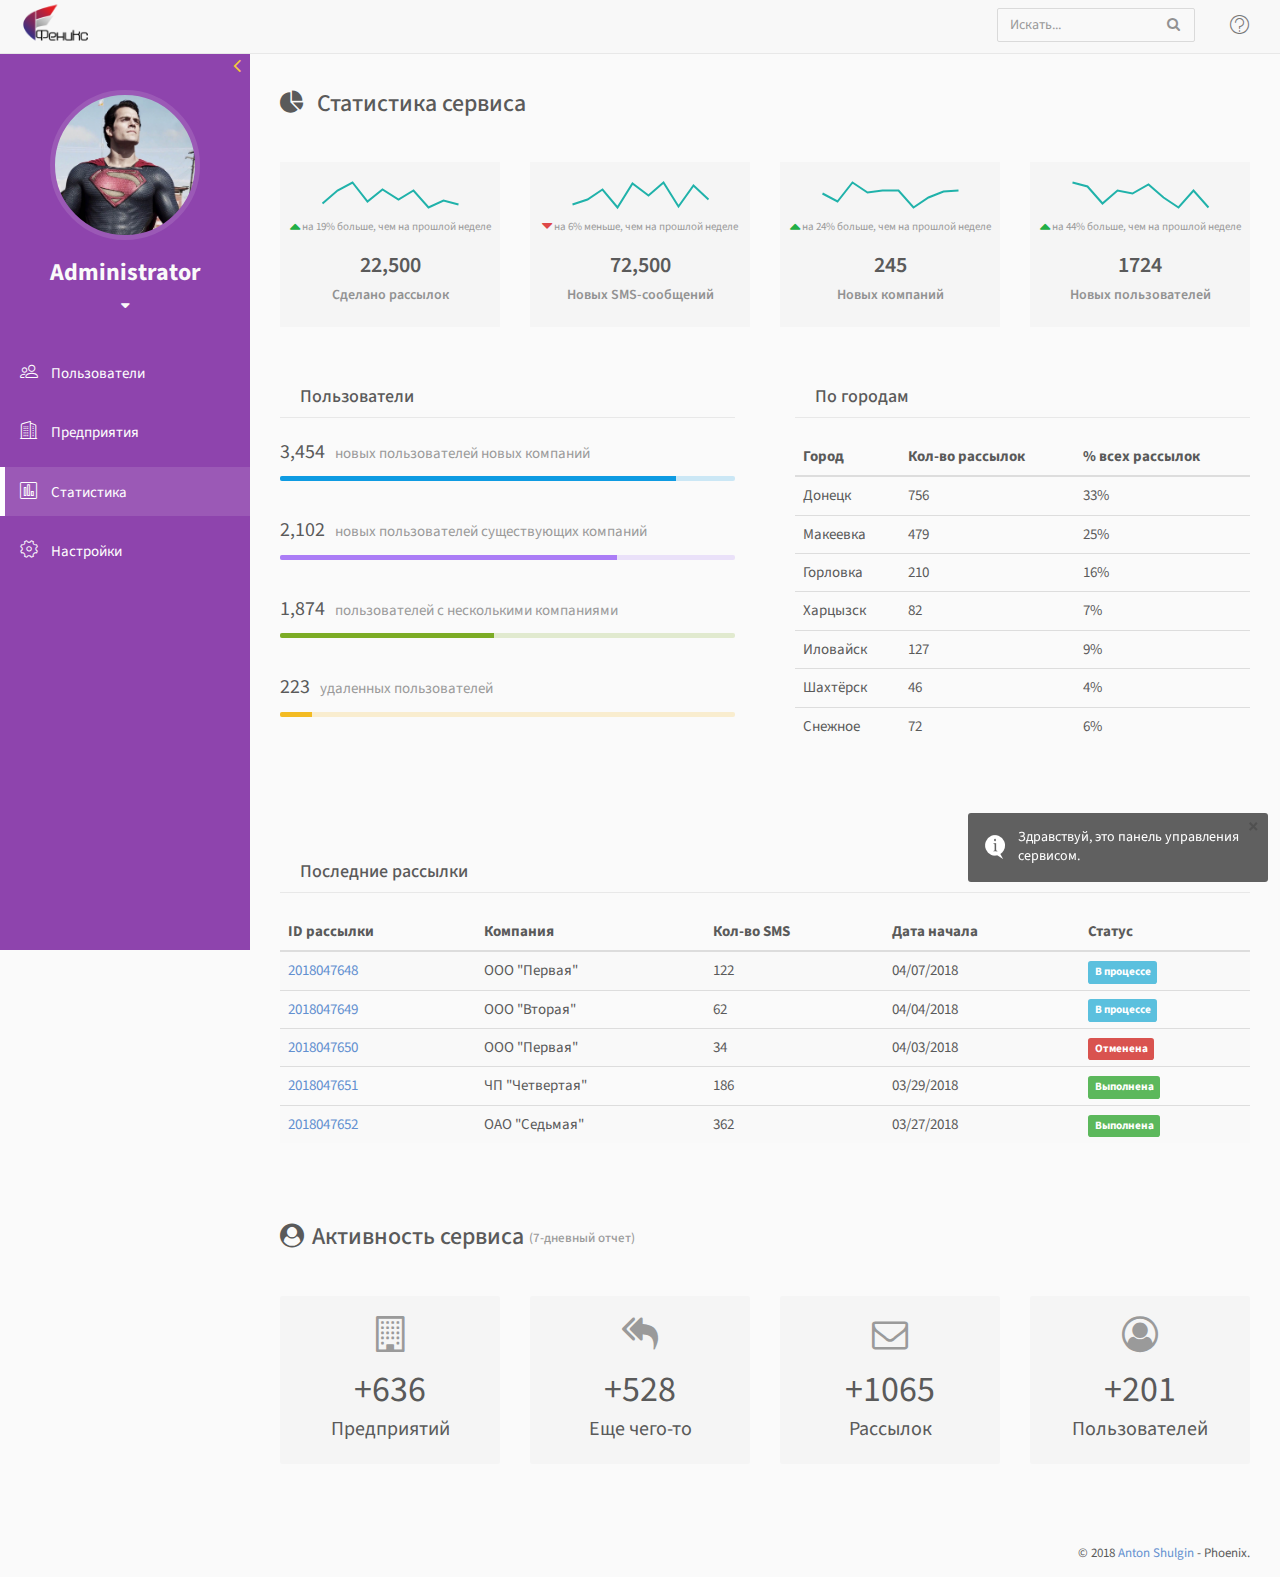
==== commit 39c1c1d1: "1.1.0" ====
--- a/index.html
+++ b/index.html
@@ -78,7 +78,7 @@
 		<!-- END NAVBAR -->
 		<!-- LEFT SIDEBAR -->
 		<div id="left-sidebar" class="sidebar">
-			<button type="button" class="btn btn-xs btn-link btn-toggle-fullwidth" style="left: 220px;">
+			<button type="button" class="btn btn-xs btn-link btn-toggle-fullwidth">
 				<span class="sr-only">Toggle Fullwidth</span>
 				<i class="fa fa-angle-left"></i>
 			</button>
@@ -98,16 +98,10 @@
 				</div>
 				<nav id="left-sidebar-nav" class="sidebar-nav">
 					<ul id="main-menu" class="metismenu">
-						<li class="active"><a href="#"><i class="lnr lnr-users"></i> <span>Пользователи</span></a></li>
+						<li class=""><a href="#"><i class="lnr lnr-users"></i> <span>Пользователи</span></a></li>
 						<li class=""><a href="#"><i class="lnr lnr-apartment"></i> <span>Предприятия</span></a></li>
-						<li class="">
-							<a href="#uiElements" class="has-arrow" aria-expanded="false"><i class="lnr lnr-chart-bars"></i> <span>Статистика</span></a>
-							<ul aria-expanded="true">
-								<li class=""><a href="#">Пользователи</a></li>
-								<li class=""><a href="#">Предприятия</a></li>
-								<li class=""><a href="#">Рассылки</a></li>
-								<li class=""><a href="#"><span>Прочее</span></a></li>
-							</ul>
+						<li class="active">
+							<a href="#"><i class="lnr lnr-chart-bars"></i> <span>Статистика</span></a>
 						</li>
 						<li class=""><a href="#"><i class="lnr lnr-cog"></i> <span>Настройки</span></a></li>
 					</ul>
@@ -261,7 +255,7 @@
 				<!-- SALES SUMMARY -->
 				<div class="dashboard-section">
 					<div class="row">
-						<div class="col-md-6">
+						<div class="col-md-12">
 							<div class="panel-content">
 								<h3 class="heading">Последние рассылки</h3>
 								<div class="table-responsive">
@@ -316,61 +310,14 @@
 								</div>
 							</div>
 						</div>
-						<div class="col-md-4">
-							<div class="panel-content">
-								<h3 class="heading"><i class="fa fa-square"></i> Top Products</h3>
-								<div id="chart-top-products" class="chartist"></div>
-							</div>
-						</div>
 					</div>
 				</div>
 				<!-- END SALES SUMMARY -->
-				<!-- CAMPAIGN -->
-				<div class="dashboard-section">
-					<div class="panel-content">
-						<div class="row margin-bottom-15">
-							<div class="col-md-6 col-sm-7 left">
-								<div id="demo-line-chart" class="ct-chart"></div>
-							</div>
-							<div class="col-md-4 col-sm-5 right">
-								<div class="row margin-bottom-30">
-									<div class="col-xs-4">
-										<p class="text-right text-larger"><span class="text-muted">Impression</span>
-											<br><strong>32,743</strong></p>
-									</div>
-									<div class="col-xs-4">
-										<p class="text-right text-larger"><span class="text-muted">Clicks</span>
-											<br><strong>1423</strong></p>
-									</div>
-									<div class="col-xs-4">
-										<p class="text-right text-larger"><span class="text-muted">CTR</span>
-											<br><strong>4,34%</strong></p>
-									</div>
-								</div>
-								<div class="row">
-									<div class="col-xs-4">
-										<p class="text-right text-larger"><span class="text-muted">Cost</span>
-											<br><strong>$42.69</strong></p>
-									</div>
-									<div class="col-xs-4">
-										<p class="text-right text-larger"><span class="text-muted">CPC</span>
-											<br><strong>$0,03</strong></p>
-									</div>
-									<div class="col-xs-4">
-										<p class="text-right text-larger"><span class="text-muted">Budget</span>
-											<br><strong>$200</strong></p>
-									</div>
-								</div>
-							</div>
-						</div>
-					</div>
-				</div>
-				<!-- END CAMPAIGN -->
+				
 				<!-- SOCIAL -->
 				<div class="dashboard-section no-margin">
 					<div class="section-heading clearfix">
 						<h2 class="section-title"><i class="fa fa-user-circle"></i>Активность сервиса <span class="section-subtitle">(7-дневный отчет)</span></h2>
-						<a href="#" class="right">Узнать подробности</a>
 					</div>
 					<div class="panel-content">
 						<div class="row">
--- a/assets/css/main.css
+++ b/assets/css/main.css
@@ -1 +1 @@
-body{background-color:#fafafa;font-family:"Source Sans Pro",sans-serif;font-size:15px;color:#5A5A5A}a{color:#6290d0}a:hover,a:focus{color:#437ac7;text-decoration:none}.page-title{margin-top:0;margin-bottom:30px;font-size:24px;font-weight:400}footer{padding:0 30px;padding-bottom:15px;position:absolute;right:0}@media screen and (max-width: 768px){footer{position:relative;text-align:center}}.copyright{margin-bottom:0;font-size:13px}#left-sidebar{-webkit-transition:all 0.3s ease-in-out;-moz-transition:all 0.3s ease-in-out;-ms-transition:all 0.3s ease-in-out;-o-transition:all 0.3s ease-in-out;transition:all 0.3s ease-in-out;width:250px;height:100%;float:left;margin-top:50px;position:fixed;left:0;color:#fafafa;background-color:#8e44ad;z-index:9}@media screen and (max-width: 768px){#left-sidebar{-moz-box-shadow:0 5px 10px 0px rgba(0,0,0,0.2);-webkit-box-shadow:0 5px 10px 0px rgba(0,0,0,0.2);box-shadow:0 5px 10px 0px rgba(0,0,0,0.2);left:-250px}}#main-content{-webkit-transition:all 0.3s ease-in-out;-moz-transition:all 0.3s ease-in-out;-ms-transition:all 0.3s ease-in-out;-o-transition:all 0.3s ease-in-out;transition:all 0.3s ease-in-out;width:calc(100% - 250px);float:right;position:relative;padding-top:90px;padding-bottom:40px}@media screen and (max-width: 768px){#main-content{width:100%}}.layout-fullwidth #wrapper #left-sidebar{left:-250px}.layout-fullwidth #wrapper #left-sidebar.ps{overflow:visible !important}.layout-fullwidth #wrapper #main-content{width:100%}html.fullscreen-bg,html.fullscreen-bg body,html.fullscreen-bg #wrapper{height:100%}.vertical-align-wrap{position:absolute;width:100%;height:100%;display:table}.vertical-align-middle{display:table-cell;vertical-align:middle}.offcanvas-active #left-sidebar{left:0}.dashboard-section{margin-bottom:50px}.panel-content{padding:30px 15px}.panel-content .heading{font-size:18px;margin-top:0;margin-bottom:20px;position:relative;padding-left:20px;padding-bottom:10px;border-bottom:1px solid #e8e8e8}.panel-content .heading i{font-size:16px;margin-right:8px;float:left;position:absolute;top:2px;left:0;text-indent:0;color:#c1c1c1}.navbar-default{-webkit-border-radius:0;-moz-border-radius:0;border-radius:0;padding:0;margin:0;border:none;border-bottom:1px solid #e8e8e8;z-index:99}.navbar-default .navbar-nav>.open a.icon-menu{border-color:#DBDBDB;background-color:#F2F2F2}.navbar-nav{margin:0;margin-right:15px}.navbar-nav .icon-menu{display:inline-block;vertical-align:middle;*vertical-align:auto;*zoom:1;*display:inline;padding-top:14px;padding-bottom:14px;position:relative}.navbar-nav .icon-menu i{font-size:20px}.navbar-nav .icon-menu .notification-dot{-webkit-border-radius:50%;-moz-border-radius:50%;border-radius:50%;width:8px;height:8px;position:absolute;top:12px;right:12px;background-color:#B54D4D}.navbar-nav .dropdown-menu{-moz-box-shadow:0px 2px 6px 0px rgba(0,0,0,0.05);-webkit-box-shadow:0px 2px 6px 0px rgba(0,0,0,0.05);box-shadow:0px 2px 6px 0px rgba(0,0,0,0.05);background:#fff;top:80%}.navbar-nav ul.notifications{padding:0;border:1px solid #ededed}.navbar-nav ul.notifications li{border-bottom:1px solid #e8e8e8}.navbar-nav ul.notifications li.header,.navbar-nav ul.notifications li.footer{padding:12px 20px}.navbar-nav ul.notifications li:last-child{border-bottom:none}.navbar-nav ul.notifications li.footer a{display:inline;padding:0;text-decoration:underline;color:#5a5a5a}.navbar-nav ul.notifications li.footer a:hover,.navbar-nav ul.notifications li.footer a:focus{text-decoration:none}.navbar-nav ul.notifications li i{font-size:24px}.navbar-nav ul.notifications li>a{padding:23px 15px;color:#5A5A5A}.navbar-nav ul.notifications li>a:hover,.navbar-nav ul.notifications li>a:focus{background-color:#f9f9f9}.navbar-nav ul.notifications li .text{margin-bottom:0}.navbar-nav ul.notifications li .timestamp{font-size:13px;color:#9A9A9A}.navbar-nav ul.user-menu{padding:20px 0}.navbar-nav ul.user-menu>li.menu-heading{padding:25px 20px 5px 20px;font-weight:700}.navbar-nav ul.user-menu>li:first-child{padding-top:0}.navbar-nav ul.user-menu>li>a:hover,.navbar-nav ul.user-menu>li>a:focus{background:none;text-decoration:underline}.navbar-nav ul.user-menu .help-search-form{margin:0 20px}.navbar-nav ul.user-menu .menu-button{text-align:center;padding-top:20px;padding-left:20px;padding-right:20px}.navbar-nav ul.user-menu .menu-button .btn{display:inline-block;vertical-align:middle;*vertical-align:auto;*zoom:1;*display:inline;padding:8px 30px;font-size:14px;font-weight:700;color:#fff !important}.navbar-nav ul.user-menu .menu-button .btn:hover,.navbar-nav ul.user-menu .menu-button .btn:focus{background-color:#525252;text-decoration:none}.navbar-nav ul.user-menu.menu-icon>li>a{padding-top:8px;padding-bottom:8px}.navbar-nav ul.user-menu.menu-icon>li>a i{margin-right:5px}.navbar-nav ul.user-menu.menu-icon>li>a:hover,.navbar-nav ul.user-menu.menu-icon>li>a:focus{text-decoration:none}.navbar-nav ul.user-menu.menu-icon>li>a:hover span,.navbar-nav ul.user-menu.menu-icon>li>a:focus span{text-decoration:underline}@media screen and (max-width: 767px){.navbar-nav{margin-right:0}.navbar-nav>li{display:table-cell;position:inherit;text-align:center}.navbar-nav .dropdown-menu{max-height:400px;overflow:auto}.navbar-nav .dropdown-menu>li>a{white-space:normal}.navbar-nav .open .dropdown-menu{-moz-box-shadow:0px 2px 6px 0px rgba(0,0,0,0.05);-webkit-box-shadow:0px 2px 6px 0px rgba(0,0,0,0.05);box-shadow:0px 2px 6px 0px rgba(0,0,0,0.05);position:absolute;width:100%;background:#fff}.navbar-nav .open .dropdown-menu>li>a{padding:3px 20px}.navbar-nav .open .dropdown-menu.notifications>li>a{padding:12px 15px}}.navbar-brand{padding:0 15px}@media screen and (max-width: 768px){.navbar>.container .navbar-brand,.navbar>.container-fluid .navbar-brand{margin-left:0}}@media screen and (min-width: 769px){.navbar>.container .navbar-brand,.navbar>.container-fluid .navbar-brand{margin-left:-15px}}.navbar-btn{float:left;padding:0}.navbar-btn button{font-size:24px;padding:4px 0;line-height:.7;border:none;background:none;outline:none}@media screen and (max-width: 640px){.navbar-btn{padding-left:0}}#navbar-search{float:left;margin-left:20px;margin-right:20px}@media screen and (max-width: 767px){#navbar-search{display:none}}#navbar-menu{float:right}.btn-toggle-offcanvas{display:none}@media screen and (max-width: 768px){.btn-toggle-offcanvas{display:inline-block;vertical-align:middle;*vertical-align:auto;*zoom:1;*display:inline}}.user-account{margin:40px auto 30px auto;text-align:center}.user-account .user-photo{width:150px;height:150px;margin:0 auto;border:5px solid #9b59b6}.user-account .user-name{display:block;margin-top:12px;color:inherit}.user-account .user-name:hover,.user-account .user-name:focus{text-decoration:none}.sidebar-nav ul{padding:0;margin:0;list-style:none}.sidebar-nav .metismenu{display:-webkit-box;display:-ms-flexbox;display:flex;-webkit-box-orient:vertical;-webkit-box-direction:normal;-ms-flex-direction:column;flex-direction:column}.sidebar-nav .metismenu>li{padding-bottom:10px}.sidebar-nav .metismenu>li a{color:#fefefe;border-left:5px solid transparent}.sidebar-nav .metismenu>li.active>a{border-left-color:#fefefe;background-color:#9b59b6}.sidebar-nav .metismenu>li .active a{font-weight:700}.sidebar-nav .metismenu>li i{position:relative;top:1px;margin-right:10px;font-size:18px}.sidebar-nav .metismenu>li{-webkit-box-flex:1;-ms-flex:1 1 0%;flex:1 1 0%;display:-webkit-box;display:-ms-flexbox;display:flex;-webkit-box-orient:vertical;-webkit-box-direction:normal;-ms-flex-direction:column;flex-direction:column;position:relative}.sidebar-nav .metismenu a{-webkit-transition:all 0.3s ease-out;-moz-transition:all 0.3s ease-out;-ms-transition:all 0.3s ease-out;-o-transition:all 0.3s ease-out;transition:all 0.3s ease-out;position:relative;display:block;padding:13px 15px;outline-width:0;color:#5A5A5A}.sidebar-nav .metismenu ul a{padding:10px 15px 10px 55px}.sidebar-nav .metismenu ul ul a{padding:10px 15px 10px 70px}.sidebar-nav .metismenu ul.collapse a:hover,.sidebar-nav .metismenu ul.collapse a:focus{text-decoration:none}.sidebar-nav .metismenu a:hover,.sidebar-nav .metismenu a:focus,.sidebar-nav .metismenu a:active{text-decoration:none;background:#9b59b6}.sidebar-nav .metismenu .has-arrow::after{color:#fafafa}.nav-tabs>li>a{color:inherit;font-weight:600}.nav-tabs>li>a:hover,.nav-tabs>li>a:focus{background-color:#f5f5f5}.nav-tabs>li.active>a,.nav-tabs>li.active>a:hover,.nav-tabs>li.active>a:focus{background-color:#fafafa;color:#5A5A5A}.tab-content{padding:15px}.nav-tabs-colored>li.active>a,.nav-tabs-colored>li.active>a:hover,.nav-tabs-colored>li.active>a:focus{background-color:#f5f5f5;color:#5A5A5A}.tab-content-colored{background-color:#f5f5f5}.nav .open>a,.nav .open>a:hover,.nav .open>a:focus{border-color:#ddd}.dropdown-menu>li>a,.dropdown-menu>li>a:hover,.dropdown-menu>li>a:focus{color:#5A5A5A}.dropdown-menu>.active>a,.dropdown-menu>.active>a:hover,.dropdown-menu>.active>a:focus{background-color:#5a5a5a}.nav-pills>li>a{color:inherit}.nav-pills>li.active>a,.nav-pills>li.active>a:hover,.nav-pills>li.active>a:focus{background-color:#efefef;color:#5A5A5A}.btn-toggle-fullwidth{-webkit-border-radius:0;-moz-border-radius:0;border-radius:0;position:absolute;right:0;padding:5px 10px;background:transparent;color:#f4c63d;z-index:99}.btn-toggle-fullwidth:hover,.btn-toggle-fullwidth:focus{background-color:transparent;color:#e7b00d}.btn-toggle-fullwidth i{margin:0;font-size:22px;vertical-align:middle}@media screen and (max-width: 768px){.btn-toggle-fullwidth{display:none}}label{font-weight:600}.search-form{position:relative;padding:0}.search-form .btn{-moz-box-shadow:none;-webkit-box-shadow:none;box-shadow:none;position:absolute;top:7px;right:10px;padding:0;border:none;color:#929292;background-color:transparent}.search-form .btn:hover,.search-form .btn:focus{background-color:inherit;border-left:none;border-color:inherit}.fancy-checkbox{margin-right:10px}.fancy-checkbox,.fancy-checkbox label{font-weight:normal}.fancy-checkbox input[type="checkbox"]{display:none}.fancy-checkbox input[type="checkbox"]+span{display:inline-block;vertical-align:middle;*vertical-align:auto;*zoom:1;*display:inline;cursor:pointer;position:relative}.fancy-checkbox input[type="checkbox"]+span:before{display:inline-block;vertical-align:middle;*vertical-align:auto;*zoom:1;*display:inline;position:relative;bottom:1px;width:18px;height:18px;margin-right:10px;content:"";border:1px solid #ccc}.fancy-checkbox input[type="checkbox"]:checked+span:before{font-family:FontAwesome;content:'\f00c';font-size:12px;color:#99a1a7;text-align:center;line-height:16px;background:#ededed;border:1px solid #ccc}.fancy-checkbox.custom-color-green input[type="checkbox"]:checked+span:before{color:#53D76A;background-color:#fff}.fancy-checkbox.custom-bgcolor-green input[type="checkbox"]:checked+span:before{color:#fff;background-color:#53D76A;border-color:#32cf4d}.fancy-radio{margin-right:10px}.fancy-radio,.fancy-radio label{font-weight:normal}.fancy-radio input[type="radio"]{display:none}.fancy-radio input[type="radio"]+span{display:block;cursor:pointer;position:relative}.fancy-radio input[type="radio"]+span i{display:inline-block;vertical-align:middle;*vertical-align:auto;*zoom:1;*display:inline;-webkit-border-radius:8px;-moz-border-radius:8px;border-radius:8px;position:relative;bottom:1px;content:"";border:1px solid #ccc;width:18px;height:18px;margin-right:5px}.fancy-radio input[type="radio"]:checked+span i:after{-webkit-border-radius:50%;-moz-border-radius:50%;border-radius:50%;display:block;position:relative;top:3px;left:3px;content:'';width:10px;height:10px;background-color:#7b848c}.fancy-radio.custom-color-green input[type="radio"]:checked+span i:after{background-color:#53D76A}.fancy-radio.custom-bgcolor-green input[type="radio"]:checked+span i{background-color:#53D76A}.fancy-radio.custom-bgcolor-green input[type="radio"]:checked+span i:after{background-color:#fff}.input-group-addon .fancy-radio,.input-group-addon .fancy-checkbox{margin:0;position:relative;top:1px}.input-group-addon .fancy-radio input[type="radio"]+span i,.input-group-addon .fancy-checkbox input[type="checkbox"]+span{margin:0}.input-group-addon .fancy-radio input[type="radio"]+span i:before,.input-group-addon .fancy-checkbox input[type="checkbox"]+span:before{margin:0}.form-control{-moz-box-shadow:none;-webkit-box-shadow:none;box-shadow:none;-webkit-border-radius:2px;-moz-border-radius:2px;border-radius:2px;background-color:#f9f9f9;border-color:#dadada;color:#777}.form-control:focus{-moz-box-shadow:none;-webkit-box-shadow:none;box-shadow:none;outline:none;border-color:#c1c1c1}.help-block{font-size:13px;color:#929292}.multiselect-custom+.btn-group ul.multiselect-container>li>a{padding:3px 20px}.multiselect-custom+.btn-group ul.multiselect-container>li>a label.checkbox{padding-left:0}.multiselect-custom+.btn-group ul.multiselect-container>li>a label.checkbox:before{display:inline-block;vertical-align:middle;*vertical-align:auto;*zoom:1;*display:inline;position:relative;bottom:1px;content:"";width:16px;height:16px;margin-right:10px;border:1px solid #ccc;background-color:#fafafa}.multiselect-custom+.btn-group ul.multiselect-container>li>a label.checkbox input[type="checkbox"]{display:none}.multiselect-custom+.btn-group ul.multiselect-container>li.active>a label.checkbox:before{font-family:FontAwesome;content:'\f00c';font-size:12px;color:#99A1A7;text-align:center;line-height:15px;background-color:#EDEDED}.multiselect-custom+.btn-group ul.multiselect-container>li>a label.radio{padding-left:0}.multiselect-custom+.btn-group ul.multiselect-container>li>a label.radio:before{display:inline-block;vertical-align:middle;*vertical-align:auto;*zoom:1;*display:inline;-webkit-border-radius:8px;-moz-border-radius:8px;border-radius:8px;position:relative;bottom:1px;content:"";width:16px;height:16px;margin-right:10px;border:1px solid #ccc;background-color:#fafafa}.multiselect-custom+.btn-group ul.multiselect-container>li>a label.radio input[type="radio"]{display:none}.multiselect-custom+.btn-group ul.multiselect-container>li.active>a label.radio:before{font-family:FontAwesome;content:'\f111';color:#99a1a7;font-size:8px;text-align:center;line-height:15px}.multiselect-search{-moz-border-radius-topright:2px !important;-webkit-border-top-right-radius:2px !important;border-top-right-radius:2px !important;-moz-border-radius-bottomright:2px !important;-webkit-border-bottom-right-radius:2px !important;border-bottom-right-radius:2px !important}.btn.multiselect-clear-filter{-moz-box-shadow:none;-webkit-box-shadow:none;box-shadow:none;position:absolute;top:2px;right:0;padding-left:0;padding-right:0;border:none;background:transparent;z-index:9 !important;outline:none}.btn.multiselect-clear-filter:hover,.btn.multiselect-clear-filter:focus{background:transparent;outline:none}.datepicker table tr td.active.active,.datepicker table tr td.active.highlighted.active,.datepicker table tr td.active.highlighted:active,.datepicker table tr td.active.active:active{background-color:#5a5a5a;border-color:#464646}.parsley-errors-list{margin-top:8px}.parsley-errors-list li{color:#de4848;font-size:0.9em;margin-top:3px}input.parsley-error,select.parsley-error,textarea.parsley-error{background-color:#fbf5f5;border-color:#efd8d8}.form-control.parsley-error:focus{border-color:#e1b3b3}.form-control.parsley-success:focus{border-color:#afd99d}.md-editor>textarea{padding:10px}.dropify-wrapper{-webkit-border-radius:3px;-moz-border-radius:3px;border-radius:3px;background-color:#f9f9f9;color:#b9b9b9;border:1px solid #e4e4e4}.dropify-wrapper .dropify-preview{background-color:#f9f9f9}.auth-box{-moz-box-shadow:1px 2px 10px 0 rgba(0,0,0,0.1);-webkit-box-shadow:1px 2px 10px 0 rgba(0,0,0,0.1);box-shadow:1px 2px 10px 0 rgba(0,0,0,0.1);-webkit-border-radius:5px;-moz-border-radius:5px;border-radius:5px;width:600px;height:auto;margin:0 auto;background-color:#fff}.auth-box .content{display:inline-block;vertical-align:middle;*vertical-align:auto;*zoom:1;*display:inline;width:99%;padding:30px;vertical-align:middle}.auth-box .form-auth-small .btn{margin-top:20px}.auth-box .form-auth-small .element-left{float:left}.auth-box .form-auth-small .element-right{float:right}.auth-box .form-auth-small .bottom{margin-top:20px;text-align:center}.auth-box .lead{margin-top:5px;font-size:18px;text-align:center}.auth-box .helper-text{font-size:13px;color:#9A9A9A}.auth-box .btn-signin-social{display:block;margin-bottom:15px;padding:10px 22px;width:100%;background-color:#fff;border-color:#e4ecf0}.auth-box .btn-signin-social:hover,.auth-box .btn-signin-social:focus{background-color:#fafafa}.auth-box .btn-signin-social i{font-size:16px;margin:5px}.auth-box.lockscreen{width:50%;padding:40px 60px}.auth-box.lockscreen .logo{margin-bottom:30px}.auth-box.lockscreen .user{margin-bottom:30px}.auth-box.lockscreen .user .name{font-size:18px;margin-top:10px}@media screen and (min-width: 1440px){.auth-box.lockscreen{width:35%}}@media screen and (max-width: 1279px){.auth-box{width:90%}}@media screen and (max-width: 992px){.auth-box{width:70%}.auth-box.lockscreen{width:50%;padding:40px 20px}}@media screen and (max-width: 640px){.auth-box{width:90%}.auth-box .content{width:95%}.auth-box.lockscreen{width:90%}}.btn{padding:8px 25px}.btn:focus,.btn.focus{outline:none}.btn.active,.btn:active{-moz-box-shadow:none;-webkit-box-shadow:none;box-shadow:none}.btn.active:focus,.btn.active.focus,.btn:active:focus,.btn:active.focus{outline:none}.btn i:first-child{margin-right:5px}.btn span:first-child{margin-right:5px}.submit-btn{margin:40px auto}.btn-sm{padding:6px 18px}.btn-xs{padding:3px 8px}.btn-primary{background-color:#5a5a5a;border-color:#525252}.btn-primary:hover,.btn-primary:focus{background-color:#525252;border-color:#525252}.btn-primary.active,.btn-primary.active:focus,.btn-primary.active.focus,.btn-primary:active,.btn-primary:active:focus,.btn-primary:active.focus{background-color:#505050;border-color:#505050}.btn-default{color:#5A5A5A}.btn-default:hover,.btn-default:focus{background-color:#f9f9f9;border-color:#dcdcdc;color:#5A5A5A}.btn-default.active,.btn-default.active:focus,.btn-default.active.focus,.btn-default:active,.btn-default:active:focus,.btn-default:active.focus{background-color:#f4f4f4;border-color:#d2d2d2;color:#5A5A5A}.btn-default-dark{background-color:#acb5c1;border-color:#a3adba;color:#fff}.btn-default-dark:hover,.btn-default-dark:focus{background-color:#9da8b6;border-color:#98a3b2;color:#fff}.btn-default-dark.active,.btn-default-dark.active:focus,.btn-default-dark.active.focus,.btn-default-dark:active,.btn-default-dark:active:focus,.btn-default-dark:active.focus{background-color:#9da8b6;border-color:#98a3b2;color:#fff}.btn-info{background-color:#3C89DA;border-color:#2f81d8}.btn-info:hover,.btn-info:focus{background-color:#2f81d8;border-color:#2f81d8}.btn-info.active,.btn-info.active:focus,.btn-info.active.focus,.btn-info:active,.btn-info:active:focus,.btn-info:active.focus{background-color:#287cd4;border-color:#287cd4}.btn-success{background-color:#22af46;border-color:#20a241}.btn-success:hover,.btn-success:focus{background-color:#20a241;border-color:#20a241}.btn-success.active,.btn-success.active:focus,.btn-success.active.focus,.btn-success:active,.btn-success:active:focus,.btn-success:active.focus{background-color:#1f9e3f;border-color:#1f9e3f}.btn-warning{background-color:#f3ad06;border-color:#e9a606}.btn-warning:hover,.btn-warning:focus{background-color:#e9a606;border-color:#e9a606}.btn-warning.active,.btn-warning.active:focus,.btn-warning.active.focus,.btn-warning:active,.btn-warning:active:focus,.btn-warning:active.focus{background-color:#df9f06;border-color:#df9f06}.btn-danger{background-color:#de4848;border-color:#dc3b3b}.btn-danger:hover,.btn-danger:focus{background-color:#dc3b3b;border-color:#dc3b3b}.btn-danger.active,.btn-danger.active:focus,.btn-danger.active.focus,.btn-danger:active,.btn-danger:active:focus,.btn-danger:active.focus{background-color:#da3232;border-color:#da3232}.btn-group.open .dropdown-toggle{-moz-box-shadow:none;-webkit-box-shadow:none;box-shadow:none}.open>.dropdown-toggle.btn-primary{background-color:#5a5a5a;border-color:#525252}.open>.dropdown-toggle.btn-primary:focus,.open>.dropdown-toggle.btn-primary:hover{background-color:#525252;border-color:#525252}.open>.dropdown-toggle.btn-success{background-color:#22af46;border-color:#20a241}.open>.dropdown-toggle.btn-success:focus,.open>.dropdown-toggle.btn-success:hover{background-color:#20a241;border-color:#20a241}.open>.dropdown-toggle.btn-warning{background-color:#f3ad06;border-color:#e9a606}.open>.dropdown-toggle.btn-warning:focus,.open>.dropdown-toggle.btn-warning:hover{background-color:#e9a606;border-color:#e9a606}.open>.dropdown-toggle.btn-danger{background-color:#de4848;border-color:#dc3b3b}.open>.dropdown-toggle.btn-danger:focus,.open>.dropdown-toggle.btn-danger:hover{background-color:#dc3b3b;border-color:#dc3b3b}.open>.dropdown-toggle.btn-default{background-color:#acb5c1;border-color:#a3adba;color:#fff}.open>.dropdown-toggle.btn-default:focus,.open>.dropdown-toggle.btn-default:hover{background-color:#f9f9f9;border-color:#dcdcdc;color:#5A5A5A}.input-group-btn>.btn{padding-top:6px;padding-bottom:6px}.action-buttons .btn{margin-right:5px}@media screen and (max-width: 768px){.action-buttons .btn{margin-bottom:5px}}.list-referrals>li{margin-bottom:35px}.list-referrals .value{font-size:20px;margin-right:10px}.list-plan-details>li{padding:5px 0}.green-icon{color:#7ED321}.dispatch-info{width:80%}.select-company{float:right;margin-top:-10px}@media screen and (max-width: 1280px){.select-company{margin-top:35px}}.kwc-text{border-radius:5px;border:3px solid #9b59b6;color:#8e44ad;background-color:rgba(155,89,182,0.5)}span.kwc-outer-tail{border-top:15px solid #9b59b6 !important}span.kwc-inner-tail{border-top:11px solid #caa8d7 !important}.level-two{margin-left:20px}#left-spisok{min-height:100px !important}#right-spisok{height:650px}@media screen and (min-width: 992px){.move-buttons{position:absolute;bottom:0}.move-buttons>.form-group>.btn{margin-top:10px;width:90px !important}}.metric-inline{-webkit-border-radius:3px;-moz-border-radius:3px;border-radius:3px;text-align:center;padding:20px;font-size:36px;background-color:#f5f5f5}.metric-inline i{display:block;margin-bottom:12px;color:#9A9A9A}.metric-inline span{display:block;font-size:20px}.separator-linethrough{position:relative;margin:30px 0;text-align:center}.separator-linethrough span{display:inline-block;vertical-align:middle;*vertical-align:auto;*zoom:1;*display:inline;padding:0 10px;position:inherit;font-size:18px;background-color:#fff;z-index:9}.separator-linethrough:after{display:block;position:absolute;top:50%;width:100%;content:'';border-top:1px solid #f0f0f0;z-index:0}#toast-container>div{opacity:1;filter:alpha(opacity=100)}#toast-container>div,#toast-container>div:hover{-moz-box-shadow:none;-webkit-box-shadow:none;box-shadow:none}.toast-close-button{opacity:.3;filter:alpha(opacity=30);top:-11px;text-shadow:none;color:#fff}.toast-close-button:hover,.toast-close-button:focus{opacity:.5;filter:alpha(opacity=50)}.toast a{text-decoration:underline}.toast a:hover,.toast a:focus{text-decoration:none;color:#fff}.toast .toast-message{font-size:14px;line-height:1.4}.toast-info{background-color:#5a5a5a}.toast-info .toast-close-button{color:#272727}.toast-success{background-color:#22af46}.toast-success .toast-close-button{color:#115a24}.toast-warning{background-color:#f3ad06}.toast-warning .toast-close-button{color:#8f6604}.toast-error{background-color:#de4848}.toast-error .toast-close-button{color:#8d1919}.progress{-webkit-border-radius:2px;-moz-border-radius:2px;border-radius:2px;-moz-box-shadow:none;-webkit-box-shadow:none;box-shadow:none;background-color:#f1f1f1}.progress.wide{width:60px}.progress .progress-bar{-webkit-transition:width 3s ease;-moz-transition:width 3s ease;-ms-transition:width 3s ease;-o-transition:width 3s ease;transition:width 3s ease;-moz-box-shadow:none;-webkit-box-shadow:none;box-shadow:none}.progress.progress-lg{height:28px}.progress.progress-sm{height:12px}.progress.progress-xs{height:5px}.progress.progress-sm .progress-bar,.progress.progress-xs .progress-bar{text-indent:-9999px}.progress-bar{background-color:#5a5a5a}.progress-bar-success{background-color:#22af46}.progress-bar-warning{background-color:#f3ad06}.progress-bar-danger{background-color:#de4848}.progress-bar-info{background-color:#3C89DA}.progress-transparent.custom-color-blue{background-color:rgba(14,155,226,0.2)}.progress-transparent.custom-color-blue .progress-bar{background-color:#0E9BE2}.progress-transparent.custom-color-green{background-color:rgba(124,172,37,0.2)}.progress-transparent.custom-color-green .progress-bar{background-color:#7CAC25}.progress-transparent.custom-color-orange{background-color:rgba(255,68,2,0.2)}.progress-transparent.custom-color-orange .progress-bar{background-color:#FF4402}.progress-transparent.custom-color-purple{background-color:rgba(171,125,246,0.2)}.progress-transparent.custom-color-purple .progress-bar{background-color:#AB7DF6}.progress-transparent.custom-color-yellow{background-color:rgba(243,187,35,0.2)}.progress-transparent.custom-color-yellow .progress-bar{background-color:#F3BB23}.progress-transparent.custom-color-lightseagreen{background-color:rgba(32,178,170,0.2)}.progress-transparent.custom-color-lightseagreen .progress-bar{background-color:#20b2aa}.alert-success{color:#fff;background-color:#20a241;border-color:#1d953c}.alert-warning{color:#fff;background-color:#e4a206;border-color:#d59805}.alert-danger{color:#fff;background-color:#de4848;border-color:#dc3b3b}.alert-info{color:#fff;background-color:#3C89DA;border-color:#2f81d8}.alert-dismissable .close,.alert-dismissible .close{color:#fff;text-shadow:none}.tooltip-inner{background-color:#5a5a5a}.tooltip.in{opacity:1;filter:alpha(opacity=100)}.tooltip.left .tooltip-arrow{border-left-color:#5a5a5a}.tooltip.right .tooltip-arrow{border-right-color:#5a5a5a}.tooltip.top .tooltip-arrow{border-top-color:#5a5a5a}.tooltip.bottom .tooltip-arrow{border-bottom-color:#5a5a5a}.popover{-moz-box-shadow:0px 2px 6px 0px rgba(0,0,0,0.05);-webkit-box-shadow:0px 2px 6px 0px rgba(0,0,0,0.05);box-shadow:0px 2px 6px 0px rgba(0,0,0,0.05);font-family:"Source Sans Pro",sans-serif;border-color:#ededed}.popover-title{font-weight:600;background-color:#f5f5f5;color:#5A5A5A}.panel-group .panel .panel-heading{padding:0}.panel-group .panel .panel-title{font-size:14px;font-family:"Source Sans Pro",sans-serif}.panel-group .panel .panel-title>a{display:block;padding:10px 15px}.panel-group .panel .panel-title>a:hover,.panel-group .panel .panel-title>a:focus{color:inherit}.panel-group .panel .panel-title>a i{font-size:18px;margin-right:5px}.panel-group .panel .panel-title>a i.icon-collapsed{display:none}.panel-group .panel .panel-title>a i.right{float:right;margin-right:0}.panel-group .panel .panel-title>a.collapsed .icon-expanded{display:none}.panel-group .panel .panel-title>a.collapsed .icon-collapsed{display:inline-block;vertical-align:middle;*vertical-align:auto;*zoom:1;*display:inline;vertical-align:baseline}.pagination>li>a,.pagination>li>span{color:#5a5a5a}.pagination>li>a:hover,.pagination>li>span:hover,.pagination>li>a:focus,.pagination>li>span:focus{background-color:#6e6e6e;border-color:#5a5a5a;color:#fff}.pagination>li:first-child>a,.pagination>li:first-child>span{-moz-border-radius-topleft:2px;-webkit-border-top-left-radius:2px;border-top-left-radius:2px;-moz-border-radius-bottomleft:2px;-webkit-border-bottom-left-radius:2px;border-bottom-left-radius:2px}.pagination>li:last-child>a,.pagination>li:last-child>span{-moz-border-radius-topright:2px;-webkit-border-top-right-radius:2px;border-top-right-radius:2px;-moz-border-radius-bottomright:2px;-webkit-border-bottom-right-radius:2px;border-bottom-right-radius:2px}.pagination>.active>a:hover,.pagination>.active>span:hover,.pagination>.active>a:focus,.pagination>.active>span:focus{background-color:#6e6e6e;border-color:#5a5a5a;color:#fff}.pagination>.active>a,.pagination>.active>span{background-color:#5a5a5a;border-color:#4d4d4d}.pagination.borderless>li>a,.pagination.borderless>li>span{-webkit-border-radius:2px;-moz-border-radius:2px;border-radius:2px;border-color:transparent;margin:0 1px}.pagination.borderless>li:first-child>a,.pagination.borderless>li:first-child>span,.pagination.borderless>li:last-child>a,.pagination.borderless>li:last-child>span{-webkit-border-radius:2px;-moz-border-radius:2px;border-radius:2px}.pagination.borderless>li.active>a,.pagination.borderless>li.active>span{color:#fff;background-color:#5a5a5a}.pagination.borderless>li.active>a:hover,.pagination.borderless>li.active>a:focus,.pagination.borderless>li.active>span:hover,.pagination.borderless>li.active>span:focus{color:#fff;background-color:#5a5a5a}.pager li>a{border-color:#5a5a5a}.pager li>a:hover,.pager li>a:focus{background-color:#5a5a5a;border-color:#525252;color:#fff}.pager .disabled>a,.pager .disabled>a:hover,.pager .disabled>a:focus,.pager .disabled>span{border-color:#ddd}.number-chart{background-color:#f5f5f5;padding:18px 0;text-align:center}@media screen and (max-width: 992px){.number-chart{width:auto;margin-bottom:30px}}.number-chart .number{font-weight:600}@media screen and (max-width: 640px){.number-chart .number{float:none !important;text-align:center;height:70px}}.number-chart .number>span{font-size:22px;line-height:1.4}.number-chart .number>span+span{display:block;font-size:14px;font-weight:normal;line-height:2;font-weight:600;color:#929292}.number-chart .number i{font-size:12px}.number-chart .mini-stat{margin-bottom:15px}.number-chart .mini-stat p{margin-bottom:0;margin-top:5px;font-size:11px}.number-chart .mini-stat i{margin-right:2px;font-size:18px;position:relative;top:2px}#jqstooltip{background-color:#fff;border-color:#ddd;color:#5A5A5A}#jqstooltip .jqsfield{color:#5A5A5A}.ct-chart{position:relative}.ct-label{font-size:1.5rem;color:#5A5A5A}.ct-series .ct-line{stroke-width:3px}.ct-series .ct-bar{stroke-width:15px}.ct-series .ct-point{stroke-width:10px;stroke-linecap:circle}.ct-series-a .ct-line,.ct-series-a .ct-bar,.ct-series-a .ct-point{stroke:#82b2f9}.ct-series-a .ct-area,.ct-series-a .ct-slice-donut-solid,.ct-series-a .ct-slice-pie,.ct-series-a .ct-bar{fill:#82b2f9}.ct-series-b .ct-line,.ct-series-b .ct-bar,.ct-series-b .ct-point{stroke:#96c125}.ct-series-b .ct-area,.ct-series-b .ct-slice-donut-solid,.ct-series-b .ct-slice-pie,.ct-series-b .ct-bar{fill:#96c125}.ct-series-c .ct-line,.ct-series-c .ct-bar,.ct-series-c .ct-point{stroke:#f4c63d}.ct-series-c .ct-area,.ct-series-c .ct-slice-donut-solid,.ct-series-c .ct-slice-pie,.ct-series-c .ct-bar{fill:#f4c63d}.ct-series-d .ct-line,.ct-series-d .ct-bar,.ct-series-d .ct-point{stroke:#AB7DF6}.ct-series-d .ct-area,.ct-series-d .ct-slice-donut-solid,.ct-series-d .ct-slice-pie,.ct-series-d .ct-bar{fill:#AB7DF6}.ct-series-e .ct-line,.ct-series-e .ct-bar,.ct-series-e .ct-point{stroke:#5cc196}.ct-series-e .ct-area,.ct-series-e .ct-slice-donut-solid,.ct-series-e .ct-slice-pie,.ct-series-e .ct-bar{fill:#5cc196}.ct-series-f .ct-line,.ct-series-f .ct-bar,.ct-series-f .ct-point{stroke:#d17905}.ct-series-f .ct-area,.ct-series-f .ct-slice-donut-solid,.ct-series-f .ct-slice-pie,.ct-series-f .ct-bar{fill:#d17905}.ct-series-g .ct-line,.ct-series-g .ct-bar,.ct-series-g .ct-point{stroke:#453d3f}.ct-series-g .ct-area,.ct-series-g .ct-slice-donut-solid,.ct-series-g .ct-slice-pie,.ct-series-g .ct-bar{fill:#453d3f}.ct-series-h .ct-line,.ct-series-h .ct-bar,.ct-series-h .ct-point{stroke:#59922b}.ct-series-h .ct-area,.ct-series-h .ct-slice-donut-solid,.ct-series-h .ct-slice-pie,.ct-series-h .ct-bar{fill:#59922b}.ct-series-i .ct-line,.ct-series-i .ct-bar,.ct-series-i .ct-point{stroke:#0544d3}.ct-series-i .ct-area,.ct-series-i .ct-slice-donut-solid,.ct-series-i .ct-slice-pie,.ct-series-i .ct-bar{fill:#0544d3}.ct-series-j .ct-line,.ct-series-j .ct-bar,.ct-series-j .ct-point{stroke:#6b0392}.ct-series-j .ct-area,.ct-series-j .ct-slice-donut-solid,.ct-series-j .ct-slice-pie,.ct-series-j .ct-bar{fill:#6b0392}.ct-series-k .ct-line,.ct-series-k .ct-bar,.ct-series-k .ct-point{stroke:#f05b4f}.ct-series-k .ct-area,.ct-series-k .ct-slice-donut-solid,.ct-series-k .ct-slice-pie,.ct-series-k .ct-bar{fill:#f05b4f}.ct-series-l .ct-line,.ct-series-l .ct-bar,.ct-series-l .ct-point{stroke:#dda458}.ct-series-l .ct-area,.ct-series-l .ct-slice-donut-solid,.ct-series-l .ct-slice-pie,.ct-series-l .ct-bar{fill:#dda458}.ct-series-m .ct-line,.ct-series-m .ct-bar,.ct-series-m .ct-point{stroke:#eacf7d}.ct-series-m .ct-area,.ct-series-m .ct-slice-donut-solid,.ct-series-m .ct-slice-pie,.ct-series-m .ct-bar{fill:#eacf7d}.ct-series-n .ct-line,.ct-series-n .ct-bar,.ct-series-n .ct-point{stroke:#86797d}.ct-series-n .ct-area,.ct-series-n .ct-slice-donut-solid,.ct-series-n .ct-slice-pie,.ct-series-n .ct-bar{fill:#86797d}.ct-series-o .ct-line,.ct-series-o .ct-bar,.ct-series-o .ct-point{stroke:#b2c326}.ct-series-o .ct-area,.ct-series-o .ct-slice-donut-solid,.ct-series-o .ct-slice-pie,.ct-series-o .ct-bar{fill:#b2c326}.chartist-tooltip{-webkit-border-radius:3px;-moz-border-radius:3px;border-radius:3px;min-width:3.5em;background:#5a5a5a;color:#fff}.chartist-tooltip:before{margin-left:-8px;border-width:8px;border-top-color:#5a5a5a}.ct-axis-title{fill:#9a9a9a}.ct-legend{position:relative;left:10px;z-index:10}.ct-legend li{display:inline-block;vertical-align:middle;*vertical-align:auto;*zoom:1;*display:inline;position:relative;padding-left:18px;margin-bottom:3px;margin-right:20px;list-style-type:none}.ct-legend li:before{width:12px;height:12px;position:absolute;top:5px;left:0;content:'';border:3px solid transparent;border-radius:2px}.ct-legend li.inactive:before{background:transparent}.ct-legend.ct-legend-inside{position:absolute;top:0;right:0}.ct-legend .ct-series-0:before{background-color:#82b2f9;border-color:#82b2f9}.ct-legend .ct-series-1:before{background-color:#96c125;border-color:#96c125}.ct-legend .ct-series-2:before{background-color:#f4c63d;border-color:#f4c63d}.ct-legend .ct-series-3:before{background-color:#AB7DF6;border-color:#AB7DF6}.ct-legend .ct-series-4:before{background-color:#5cc196;border-color:#5cc196}.ct-legend .ct-series-5:before{background-color:#d17905;border-color:#d17905}.ct-legend .ct-series-6:before{background-color:#453d3f;border-color:#453d3f}.ct-legend .ct-series-7:before{background-color:#59922b;border-color:#59922b}.ct-legend .ct-series-8:before{background-color:#0544d3;border-color:#0544d3}.ct-legend .ct-series-9:before{background-color:#6b0392;border-color:#6b0392}.ct-legend .ct-series-10:before{background-color:#f05b4f;border-color:#f05b4f}.ct-legend .ct-series-11:before{background-color:#dda458;border-color:#dda458}.ct-legend .ct-series-12:before{background-color:#eacf7d;border-color:#eacf7d}.ct-legend .ct-series-13:before{background-color:#86797d;border-color:#86797d}.ct-legend .ct-series-14:before{background-color:#b2c326;border-color:#b2c326}.z500px-color{color:#0099e5 !important}.about-me-color{color:#00405d !important}.airbnb-color{color:#fd5c63 !important}.alphabet-color{color:#ed1c24 !important}.amazon-color{color:#f90 !important}.american-express-color{color:#002663 !important}.aol-color{color:#ff0b00 !important}.behance-color{color:#1769ff !important}.bing-color{color:#ffb900 !important}.bitbucket-color{color:#205081 !important}.bitly-color{color:#ee6123 !important}.blogger-color{color:#f57d00 !important}.booking-com-color{color:#003580 !important}.buffer-color{color:#168eea !important}.code-school-color{color:#616f67 !important}.codecademy-color{color:#f65a5b !important}.creative-market-color{color:#8ba753 !important}.delicious-color{color:#39f !important}.deviantart-color{color:#05cc47 !important}.digg-color{color:#005be2 !important}.disqus-color{color:#2e9fff !important}.django-color{color:#092e20 !important}.dribbble-color{color:#ea4c89 !important}.dropbox-color{color:#007ee5 !important}.drupal-color{color:#0077c0 !important}.elance-color{color:#0d69af !important}.envato-color{color:#82b541 !important}.etsy-color{color:#d5641c !important}.facebook-color{color:#3b5998 !important}.feedly-color{color:#2bb24c !important}.flattr-color{color:#f67c1a !important}.flickr-color{color:#0063dc !important}.flipboard-color{color:#e12828 !important}.flixster-color{color:#2971b2 !important}.foursquare-color{color:#0732a2 !important}.github-color{color:#333 !important}.google-color{color:#4285f4 !important}.google-plus-color{color:#dc4e41 !important}.instagram-color{color:#3f729b !important}.kickstarter-color{color:#2bde73 !important}.kik-color{color:#82bc23 !important}.lastfm-color{color:#d51007 !important}.line-color{color:#00c300 !important}.linkedin-color{color:#0077b5 !important}.mail-ru-color{color:#168de2 !important}.mailchimp-color{color:#2c9ab7 !important}.myspace-color{color:#000 !important}.netflix-color{color:#e50914 !important}.ning-color{color:#75af42 !important}.path-color{color:#ee3423 !important}.patreon-color{color:#e6461a !important}.paypal-color{color:#003087 !important}.photobucket-color{color:#0ea0db !important}.pinterest-color{color:#bd081c !important}.product-hunt-color{color:#da552f !important}.quora-color{color:#a82400 !important}.rdio-color{color:#007dc3 !important}.reddit-color{color:#ff4500 !important}.rss-color{color:#f26522 !important}.salesforce-color{color:#1798c1 !important}.scribd-color{color:#1a7bba !important}.shopify-color{color:#96bf48 !important}.skype-color{color:#00aff0 !important}.slack-color{color:#6ecadc !important}.slideshare-color{color:#0077b5 !important}.soundcloud-color{color:#f80 !important}.spotify-color{color:#2ebd59 !important}.squarespace-color{color:#222 !important}.stackoverflow-color{color:#fe7a15 !important}.stripe-color{color:#00afe1 !important}.stumbleupon-color{color:#eb4924 !important}.telegram-color{color:#08c !important}.tumblr-color{color:#35465c !important}.twitch-tv-color{color:#6441a5 !important}.twitter-color{color:#55acee !important}.vimeo-color{color:#162221 !important}.vine-color{color:#00b488 !important}.wechat-color{color:#7bb32e !important}.whatsapp-color{color:#43d854 !important}.wordpress-color{color:#21759b !important}.yahoo-color{color:#410093 !important}.youtube-color{color:#cd201f !important}.z500px-bg{background-color:#0099e5 !important}.z500px-bg:hover,.z500px-bg:focus{background-color:#08c !important}.about-me-bg{background-color:#00405d !important}.about-me-bg:hover,.about-me-bg:focus{background-color:#002e44 !important}.airbnb-bg{background-color:#fd5c63 !important}.airbnb-bg:hover,.airbnb-bg:focus{background-color:#fd434b !important}.alphabet-bg{background-color:#ed1c24 !important}.alphabet-bg:hover,.alphabet-bg:focus{background-color:#de1219 !important}.amazon-bg{background-color:#f90 !important}.amazon-bg:hover,.amazon-bg:focus{background-color:#e68a00 !important}.american-express-bg{background-color:#002663 !important}.american-express-bg:hover,.american-express-bg:focus{background-color:#001c4a !important}.aol-bg{background-color:#ff0b00 !important}.aol-bg:hover,.aol-bg:focus{background-color:#e60a00 !important}.behance-bg{background-color:#1769ff !important}.behance-bg:hover,.behance-bg:focus{background-color:#0059fd !important}.bing-bg{background-color:#ffb900 !important}.bing-bg:hover,.bing-bg:focus{background-color:#e6a700 !important}.bitbucket-bg{background-color:#205081 !important}.bitbucket-bg:hover,.bitbucket-bg:focus{background-color:#1b436d !important}.bitly-bg{background-color:#ee6123 !important}.bitly-bg:hover,.bitly-bg:focus{background-color:#e65312 !important}.blogger-bg{background-color:#f57d00 !important}.blogger-bg:hover,.blogger-bg:focus{background-color:#dc7000 !important}.booking-com-bg{background-color:#003580 !important}.booking-com-bg:hover,.booking-com-bg:focus{background-color:#002a67 !important}.buffer-bg{background-color:#168eea !important}.buffer-bg:hover,.buffer-bg:focus{background-color:#1380d3 !important}.code-school-bg{background-color:#616f67 !important}.code-school-bg:hover,.code-school-bg:focus{background-color:#55615a !important}.codecademy-bg{background-color:#f65a5b !important}.codecademy-bg:hover,.codecademy-bg:focus{background-color:#f54243 !important}.creative-market-bg{background-color:#8ba753 !important}.creative-market-bg:hover,.creative-market-bg:focus{background-color:#7d964b !important}.delicious-bg{background-color:#39f !important}.delicious-bg:hover,.delicious-bg:focus{background-color:#1a8cff !important}.deviantart-bg{background-color:#05cc47 !important}.deviantart-bg:hover,.deviantart-bg:focus{background-color:#04b33e !important}.digg-bg{background-color:#005be2 !important}.digg-bg:hover,.digg-bg:focus{background-color:#0051c9 !important}.disqus-bg{background-color:#2e9fff !important}.disqus-bg:hover,.disqus-bg:focus{background-color:#1593ff !important}.django-bg{background-color:#092e20 !important}.django-bg:hover,.django-bg:focus{background-color:#051911 !important}.dribbble-bg{background-color:#ea4c89 !important}.dribbble-bg:hover,.dribbble-bg:focus{background-color:#e7357a !important}.dropbox-bg{background-color:#007ee5 !important}.dropbox-bg:hover,.dropbox-bg:focus{background-color:#0070cc !important}.drupal-bg{background-color:#0077c0 !important}.drupal-bg:hover,.drupal-bg:focus{background-color:#0067a7 !important}.elance-bg{background-color:#0d69af !important}.elance-bg:hover,.elance-bg:focus{background-color:#0b5b97 !important}.envato-bg{background-color:#82b541 !important}.envato-bg:hover,.envato-bg:focus{background-color:#75a23a !important}.etsy-bg{background-color:#d5641c !important}.etsy-bg:hover,.etsy-bg:focus{background-color:#be5919 !important}.facebook-bg{background-color:#3b5998 !important}.facebook-bg:hover,.facebook-bg:focus{background-color:#344e86 !important}.feedly-bg{background-color:#2bb24c !important}.feedly-bg:hover,.feedly-bg:focus{background-color:#269d43 !important}.flattr-bg{background-color:#f67c1a !important}.flattr-bg:hover,.flattr-bg:focus{background-color:#ed6f09 !important}.flickr-bg{background-color:#0063dc !important}.flickr-bg:hover,.flickr-bg:focus{background-color:#0058c3 !important}.flipboard-bg{background-color:#e12828 !important}.flipboard-bg:hover,.flipboard-bg:focus{background-color:#d21d1d !important}.flixster-bg{background-color:#2971b2 !important}.flixster-bg:hover,.flixster-bg:focus{background-color:#24649d !important}.foursquare-bg{background-color:#0732a2 !important}.foursquare-bg:hover,.foursquare-bg:focus{background-color:#062a8a !important}.github-bg{background-color:#333 !important}.github-bg:hover,.github-bg:focus{background-color:#262626 !important}.google-bg{background-color:#4285f4 !important}.google-bg:hover,.google-bg:focus{background-color:#2a75f3 !important}.google-plus-bg{background-color:#dc4e41 !important}.google-plus-bg:hover,.google-plus-bg:focus{background-color:#d83a2b !important}.instagram-bg{background-color:#3f729b !important}.instagram-bg:hover,.instagram-bg:focus{background-color:#386589 !important}.kickstarter-bg{background-color:#2bde73 !important}.kickstarter-bg:hover,.kickstarter-bg:focus{background-color:#20cf67 !important}.kik-bg{background-color:#82bc23 !important}.kik-bg:hover,.kik-bg:focus{background-color:#73a71f !important}.lastfm-bg{background-color:#d51007 !important}.lastfm-bg:hover,.lastfm-bg:focus{background-color:#bc0e06 !important}.line-bg{background-color:#00c300 !important}.line-bg:hover,.line-bg:focus{background-color:#0a0 !important}.linkedin-bg{background-color:#0077b5 !important}.linkedin-bg:hover,.linkedin-bg:focus{background-color:#00669c !important}.mail-ru-bg{background-color:#168de2 !important}.mail-ru-bg:hover,.mail-ru-bg:focus{background-color:#147fcb !important}.mailchimp-bg{background-color:#2c9ab7 !important}.mailchimp-bg:hover,.mailchimp-bg:focus{background-color:#2789a2 !important}.myspace-bg{background-color:#000 !important}.myspace-bg:hover,.myspace-bg:focus{background-color:#000 !important}.netflix-bg{background-color:#e50914 !important}.netflix-bg:hover,.netflix-bg:focus{background-color:#cc0812 !important}.ning-bg{background-color:#75af42 !important}.ning-bg:hover,.ning-bg:focus{background-color:#699c3b !important}.path-bg{background-color:#ee3423 !important}.path-bg:hover,.path-bg:focus{background-color:#e62412 !important}.patreon-bg{background-color:#e6461a !important}.patreon-bg:hover,.patreon-bg:focus{background-color:#d03f17 !important}.paypal-bg{background-color:#003087 !important}.paypal-bg:hover,.paypal-bg:focus{background-color:#00276e !important}.photobucket-bg{background-color:#0ea0db !important}.photobucket-bg:hover,.photobucket-bg:focus{background-color:#0c8ec3 !important}.pinterest-bg{background-color:#bd081c !important}.pinterest-bg:hover,.pinterest-bg:focus{background-color:#a50718 !important}.product-hunt-bg{background-color:#da552f !important}.product-hunt-bg:hover,.product-hunt-bg:focus{background-color:#cb4924 !important}.quora-bg{background-color:#a82400 !important}.quora-bg:hover,.quora-bg:focus{background-color:#8f1f00 !important}.rdio-bg{background-color:#007dc3 !important}.rdio-bg:hover,.rdio-bg:focus{background-color:#006daa !important}.reddit-bg{background-color:#ff4500 !important}.reddit-bg:hover,.reddit-bg:focus{background-color:#e63e00 !important}.rss-bg{background-color:#f26522 !important}.rss-bg:hover,.rss-bg:focus{background-color:#ed560e !important}.salesforce-bg{background-color:#1798c1 !important}.salesforce-bg:hover,.salesforce-bg:focus{background-color:#1486aa !important}.scribd-bg{background-color:#1a7bba !important}.scribd-bg:hover,.scribd-bg:focus{background-color:#176ca4 !important}.shopify-bg{background-color:#96bf48 !important}.shopify-bg:hover,.shopify-bg:focus{background-color:#89b03e !important}.skype-bg{background-color:#00aff0 !important}.skype-bg:hover,.skype-bg:focus{background-color:#009cd7 !important}.slack-bg{background-color:#6ecadc !important}.slack-bg:hover,.slack-bg:focus{background-color:#59c2d7 !important}.slideshare-bg{background-color:#0077b5 !important}.slideshare-bg:hover,.slideshare-bg:focus{background-color:#00669c !important}.soundcloud-bg{background-color:#f80 !important}.soundcloud-bg:hover,.soundcloud-bg:focus{background-color:#e67a00 !important}.spotify-bg{background-color:#2ebd59 !important}.spotify-bg:hover,.spotify-bg:focus{background-color:#29a84f !important}.squarespace-bg{background-color:#222 !important}.squarespace-bg:hover,.squarespace-bg:focus{background-color:#151515 !important}.stackoverflow-bg{background-color:#fe7a15 !important}.stackoverflow-bg:hover,.stackoverflow-bg:focus{background-color:#f86c01 !important}.stripe-bg{background-color:#00afe1 !important}.stripe-bg:hover,.stripe-bg:focus{background-color:#009bc8 !important}.stumbleupon-bg{background-color:#eb4924 !important}.stumbleupon-bg:hover,.stumbleupon-bg:focus{background-color:#e13b15 !important}.telegram-bg{background-color:#08c !important}.telegram-bg:hover,.telegram-bg:focus{background-color:#0077b3 !important}.tumblr-bg{background-color:#35465c !important}.tumblr-bg:hover,.tumblr-bg:focus{background-color:#2c3a4c !important}.twitch-tv-bg{background-color:#6441a5 !important}.twitch-tv-bg:hover,.twitch-tv-bg:focus{background-color:#593a93 !important}.twitter-bg{background-color:#55acee !important}.twitter-bg:hover,.twitter-bg:focus{background-color:#3ea1ec !important}.vimeo-bg{background-color:#162221 !important}.vimeo-bg:hover,.vimeo-bg:focus{background-color:#0c1312 !important}.vine-bg{background-color:#00b488 !important}.vine-bg:hover,.vine-bg:focus{background-color:#009b75 !important}.wechat-bg{background-color:#7bb32e !important}.wechat-bg:hover,.wechat-bg:focus{background-color:#6d9f29 !important}.whatsapp-bg{background-color:#43d854 !important}.whatsapp-bg:hover,.whatsapp-bg:focus{background-color:#2ed441 !important}.wordpress-bg{background-color:#21759b !important}.wordpress-bg:hover,.wordpress-bg:focus{background-color:#1d6586 !important}.yahoo-bg{background-color:#410093 !important}.yahoo-bg:hover,.yahoo-bg:focus{background-color:#36007a !important}.youtube-bg{background-color:#cd201f !important}.youtube-bg:hover,.youtube-bg:focus{background-color:#b71d1c !important}.section-heading{padding:0 15px;margin-bottom:15px}.section-heading .section-title{margin:0;display:inline;float:left;font-size:24px}.section-heading .section-title i{margin-right:8px}.section-heading .section-subtitle{font-size:13px;color:#9A9A9A;vertical-align:middle}.section-heading .right{float:right;font-size:14px}@media screen and (max-width: 768px){.section-heading .section-title,.section-heading .right{float:none;display:block}.section-heading .section-title{margin-bottom:10px}}ul.list-justify>li{margin-bottom:5px}ul.list-justify>li span,ul.list-justify>li strong{float:right}ul.list-justify.large-number>li{margin-bottom:15px}ul.list-justify.large-number span{font-size:32px;line-height:1}.text-primary{color:#5a5a5a}.text-info{color:#3C89DA}.text-success{color:#22af46}.text-warning{color:#f3ad06}.text-danger{color:#de4848}.text-muted{color:#9A9A9A}.text-larger{font-size:1.2em}.text-large{font-size:1.53em}.bg-success{background-color:#22af46}.bg-warning{background-color:#f3ad06}.bg-danger{background-color:#de4848}.bg-info{background-color:#3C89DA}.no-padding{padding:0 !important}.no-margin{margin:0 !important}.margin-top-15{margin-top:15px !important}.margin-bottom-15{margin-bottom:15px !important}.margin-top-30{margin-top:30px !important}.margin-bottom-30{margin-bottom:30px !important}.padding-top-15{padding-top:15px !important}.padding-bottom-15{padding-bottom:15px !important}.padding-top-30{padding-top:30px !important}.padding-bottom-30{padding-bottom:30px !important}.margin-top-50{margin-top:50px !important}.margin-bottom-50{margin-bottom:50px !important}.padding-top-50{padding-top:50px !important}.padding-bottom-50{padding-bottom:50px !important}.padding-25{padding:25px !important}.page-error{text-align:center}.page-error .vertical-align-middle{padding:30px}.page-error h1{margin-top:0}.page-error .title{display:inline-block;vertical-align:middle;*vertical-align:auto;*zoom:1;*display:inline;text-align:center}.page-error .number{font-size:4em}.page-error .number.left{display:inline-block;vertical-align:middle;*vertical-align:auto;*zoom:1;*display:inline;float:left;text-align:right;margin-right:15px}.page-error .text{display:inline-block;vertical-align:middle;*vertical-align:auto;*zoom:1;*display:inline;float:left;text-align:left;font-size:1.5em;line-height:1.1;position:relative;top:24px}@media screen and (max-width: 768px){.page-error .text{margin-bottom:40px}}@media screen and (max-width: 768px){.page-error .number.left,.page-error .text{display:block;width:100%;float:none;text-align:center}}@media screen and (max-width: 640px){.page-error .number.left,.page-error .text{font-size:1.4em}}.content-profile .profile-heading{margin-bottom:30px;font-size:20px;font-weight:normal}.content-profile .user-photo{width:90px;border:2px solid #e2e2e2}.content-profile .profile-section{margin-bottom:70px}.content-profile .left,.content-profile .right{width:40%}.content-profile .left{float:left}.content-profile .right{float:right}.content-profile .form-group{margin-bottom:30px}.content-profile label{display:block}@media screen and (max-width: 767px){.content-profile .left,.content-profile .right{float:none;width:100%}}.plan{-webkit-border-radius:3px;-moz-border-radius:3px;border-radius:3px;padding:15px 30px;margin-bottom:30px;background-color:#FBFBFB;border:1px solid #E3E3E3;color:#777}.plan .plan-title{margin:0 0 15px 0}.plan .plan-title span{font-size:15px;color:#afafaf}.plan .plan-title span i{margin-left:10px;color:#7ED321}.plan.selected-plan{background-color:#F0FFDF;border:1px solid #C3D7AE}.plan .list-plan-details{margin-bottom:20px}.plan .list-plan-details li{margin-bottom:5px}.payment-info .payment-name{margin-bottom:12px;font-size:20px}.payment-info .edit-payment-info{float:right;position:relative;top:-15px}.billing-history tbody>tr>td{padding:25px 10px 25px 0;vertical-align:middle;border-top:none;border-bottom:1px solid #e8e8e8}.billing-history tbody>tr:first-child>td{padding-top:0}.billing-history tbody>tr:last-child>td{border-bottom:none}.billing-history .billing-title{margin-top:0;margin-bottom:5px;font-size:18px}.billing-history .billing-title span{margin-left:10px;font-size:15px}.billing-history .amount{font-size:18px}.billing-history .action{text-align:right}.login-session{padding:30px 0;position:relative;border-bottom:1px solid #e8e8e8}.login-session .device-icon{font-size:25px;float:left}.login-session .login-info{padding-left:40px}.login-session .login-info .login-title{margin:0 0 5px 0;font-size:16px}.login-session .login-info .login-detail{color:#9A9A9A}.login-session .btn-logout{position:absolute;right:0;top:50%;padding:0;margin-top:-11px}ul.list-login-session>li:first-child .login-session{padding-top:0}ul.list-login-session>li:last-child .login-session{border-bottom:none}ul.list-email-received>li{margin-bottom:10px}.connected-app{padding:30px 0;position:relative;border-bottom:1px solid #e8e8e8}.connected-app .app-icon{font-size:25px;float:left}.connected-app .connection-info{padding-left:40px}.connected-app .connection-info .app-title{margin:0 0 5px 0;font-size:18px}.connected-app .connection-info .actions a{margin-right:15px}.connected-app .actions{font-size:14px}ul.list-connected-app>li:first-child .connected-app{padding-top:0}ul.list-connected-app>li:last-child .connected-app{border-bottom:none}
+body{background-color:#fafafa;font-family:"Source Sans Pro",sans-serif;font-size:15px;color:#5A5A5A}a{color:#6290d0}a:hover,a:focus{color:#437ac7;text-decoration:none}.page-title{margin-top:0;margin-bottom:30px;font-size:24px;font-weight:400}footer{padding:0 30px;padding-bottom:15px;position:absolute;right:0}@media screen and (max-width: 768px){footer{position:relative;text-align:center}}.copyright{margin-bottom:0;font-size:13px}#left-sidebar{-webkit-transition:all 0.3s ease-in-out;-moz-transition:all 0.3s ease-in-out;-ms-transition:all 0.3s ease-in-out;-o-transition:all 0.3s ease-in-out;transition:all 0.3s ease-in-out;width:250px;height:100%;float:left;margin-top:50px;position:fixed;left:0;color:#fafafa;background-color:#8e44ad;z-index:9}@media screen and (max-width: 768px){#left-sidebar{-moz-box-shadow:0 5px 10px 0px rgba(0,0,0,0.2);-webkit-box-shadow:0 5px 10px 0px rgba(0,0,0,0.2);box-shadow:0 5px 10px 0px rgba(0,0,0,0.2);left:-250px}}#main-content{-webkit-transition:all 0.3s ease-in-out;-moz-transition:all 0.3s ease-in-out;-ms-transition:all 0.3s ease-in-out;-o-transition:all 0.3s ease-in-out;transition:all 0.3s ease-in-out;width:calc(100% - 250px);float:right;position:relative;padding-top:90px;padding-bottom:40px}@media screen and (max-width: 768px){#main-content{width:100%}}.layout-fullwidth #wrapper #left-sidebar{left:-250px}.layout-fullwidth #wrapper #left-sidebar.ps{overflow:visible !important}.layout-fullwidth #wrapper #main-content{width:100%}html.fullscreen-bg,html.fullscreen-bg body,html.fullscreen-bg #wrapper{height:100%}.vertical-align-wrap{position:absolute;width:100%;height:100%;display:table}.vertical-align-middle{display:table-cell;vertical-align:middle}.offcanvas-active #left-sidebar{left:0}.dashboard-section{margin-bottom:50px}.panel-content{padding:30px 15px}.panel-content .heading{font-size:18px;margin-top:0;margin-bottom:20px;position:relative;padding-left:20px;padding-bottom:10px;border-bottom:1px solid #e8e8e8}.panel-content .heading i{font-size:16px;margin-right:8px;float:left;position:absolute;top:2px;left:0;text-indent:0;color:#c1c1c1}.navbar-default{-webkit-border-radius:0;-moz-border-radius:0;border-radius:0;padding:0;margin:0;border:none;border-bottom:1px solid #e8e8e8;z-index:99}.navbar-default .navbar-nav>.open a.icon-menu{border-color:#DBDBDB;background-color:#F2F2F2}.navbar-nav{margin:0;margin-right:15px}.navbar-nav .icon-menu{display:inline-block;vertical-align:middle;*vertical-align:auto;*zoom:1;*display:inline;padding-top:14px;padding-bottom:14px;position:relative}.navbar-nav .icon-menu i{font-size:20px}.navbar-nav .icon-menu .notification-dot{-webkit-border-radius:50%;-moz-border-radius:50%;border-radius:50%;width:8px;height:8px;position:absolute;top:12px;right:12px;background-color:#B54D4D}.navbar-nav .dropdown-menu{-moz-box-shadow:0px 2px 6px 0px rgba(0,0,0,0.05);-webkit-box-shadow:0px 2px 6px 0px rgba(0,0,0,0.05);box-shadow:0px 2px 6px 0px rgba(0,0,0,0.05);background:#fff;top:80%}.navbar-nav ul.notifications{padding:0;border:1px solid #ededed}.navbar-nav ul.notifications li{border-bottom:1px solid #e8e8e8}.navbar-nav ul.notifications li.header,.navbar-nav ul.notifications li.footer{padding:12px 20px}.navbar-nav ul.notifications li:last-child{border-bottom:none}.navbar-nav ul.notifications li.footer a{display:inline;padding:0;text-decoration:underline;color:#5a5a5a}.navbar-nav ul.notifications li.footer a:hover,.navbar-nav ul.notifications li.footer a:focus{text-decoration:none}.navbar-nav ul.notifications li i{font-size:24px}.navbar-nav ul.notifications li>a{padding:23px 15px;color:#5A5A5A}.navbar-nav ul.notifications li>a:hover,.navbar-nav ul.notifications li>a:focus{background-color:#f9f9f9}.navbar-nav ul.notifications li .text{margin-bottom:0}.navbar-nav ul.notifications li .timestamp{font-size:13px;color:#9A9A9A}.navbar-nav ul.user-menu{padding:20px 0}.navbar-nav ul.user-menu>li.menu-heading{padding:25px 20px 5px 20px;font-weight:700}.navbar-nav ul.user-menu>li:first-child{padding-top:0}.navbar-nav ul.user-menu>li>a:hover,.navbar-nav ul.user-menu>li>a:focus{background:none;text-decoration:underline}.navbar-nav ul.user-menu .help-search-form{margin:0 20px}.navbar-nav ul.user-menu .menu-button{text-align:center;padding-top:20px;padding-left:20px;padding-right:20px}.navbar-nav ul.user-menu .menu-button .btn{display:inline-block;vertical-align:middle;*vertical-align:auto;*zoom:1;*display:inline;padding:8px 30px;font-size:14px;font-weight:700;color:#fff !important}.navbar-nav ul.user-menu .menu-button .btn:hover,.navbar-nav ul.user-menu .menu-button .btn:focus{background-color:#525252;text-decoration:none}.navbar-nav ul.user-menu.menu-icon>li>a{padding-top:8px;padding-bottom:8px}.navbar-nav ul.user-menu.menu-icon>li>a i{margin-right:5px}.navbar-nav ul.user-menu.menu-icon>li>a:hover,.navbar-nav ul.user-menu.menu-icon>li>a:focus{text-decoration:none}.navbar-nav ul.user-menu.menu-icon>li>a:hover span,.navbar-nav ul.user-menu.menu-icon>li>a:focus span{text-decoration:underline}@media screen and (max-width: 767px){.navbar-nav{margin-right:0}.navbar-nav>li{display:table-cell;position:inherit;text-align:center}.navbar-nav .dropdown-menu{max-height:400px;overflow:auto}.navbar-nav .dropdown-menu>li>a{white-space:normal}.navbar-nav .open .dropdown-menu{-moz-box-shadow:0px 2px 6px 0px rgba(0,0,0,0.05);-webkit-box-shadow:0px 2px 6px 0px rgba(0,0,0,0.05);box-shadow:0px 2px 6px 0px rgba(0,0,0,0.05);position:absolute;width:100%;background:#fff}.navbar-nav .open .dropdown-menu>li>a{padding:3px 20px}.navbar-nav .open .dropdown-menu.notifications>li>a{padding:12px 15px}}.navbar-brand{padding:0 15px}@media screen and (max-width: 768px){.navbar>.container .navbar-brand,.navbar>.container-fluid .navbar-brand{margin-left:0}}@media screen and (min-width: 769px){.navbar>.container .navbar-brand,.navbar>.container-fluid .navbar-brand{margin-left:-15px}}.navbar-btn{float:left;padding:0}.navbar-btn button{font-size:24px;padding:4px 0;line-height:.7;border:none;background:none;outline:none}@media screen and (max-width: 640px){.navbar-btn{padding-left:0}}#navbar-search,#users-search{float:left;margin-left:20px;margin-right:20px}@media screen and (max-width: 767px){#navbar-search,#users-search{display:none}}#users-search{margin:0 !important;margin-top:-50px !important}#navbar-menu{float:right}.btn-toggle-offcanvas{display:none}@media screen and (max-width: 768px){.btn-toggle-offcanvas{display:inline-block;vertical-align:middle;*vertical-align:auto;*zoom:1;*display:inline}}.user-account{margin:40px auto 30px auto;text-align:center}.user-account .user-photo{width:150px;height:150px;margin:0 auto;border:5px solid #9b59b6}.user-account .user-name{display:block;margin-top:12px;color:inherit}.user-account .user-name:hover,.user-account .user-name:focus{text-decoration:none}.sidebar-nav ul{padding:0;margin:0;list-style:none}.sidebar-nav .metismenu{display:-webkit-box;display:-ms-flexbox;display:flex;-webkit-box-orient:vertical;-webkit-box-direction:normal;-ms-flex-direction:column;flex-direction:column}.sidebar-nav .metismenu>li{padding-bottom:10px}.sidebar-nav .metismenu>li a{color:#fefefe;border-left:5px solid transparent}.sidebar-nav .metismenu>li.active>a{border-left-color:#fefefe;background-color:#9b59b6}.sidebar-nav .metismenu>li .active a{font-weight:700}.sidebar-nav .metismenu>li i{position:relative;top:1px;margin-right:10px;font-size:18px}.sidebar-nav .metismenu>li{-webkit-box-flex:1;-ms-flex:1 1 0%;flex:1 1 0%;display:-webkit-box;display:-ms-flexbox;display:flex;-webkit-box-orient:vertical;-webkit-box-direction:normal;-ms-flex-direction:column;flex-direction:column;position:relative}.sidebar-nav .metismenu a{-webkit-transition:all 0.3s ease-out;-moz-transition:all 0.3s ease-out;-ms-transition:all 0.3s ease-out;-o-transition:all 0.3s ease-out;transition:all 0.3s ease-out;position:relative;display:block;padding:13px 15px;outline-width:0;color:#5A5A5A}.sidebar-nav .metismenu ul a{padding:10px 15px 10px 55px}.sidebar-nav .metismenu ul ul a{padding:10px 15px 10px 70px}.sidebar-nav .metismenu ul.collapse a:hover,.sidebar-nav .metismenu ul.collapse a:focus{text-decoration:none}.sidebar-nav .metismenu a:hover,.sidebar-nav .metismenu a:focus,.sidebar-nav .metismenu a:active{text-decoration:none;background:#9b59b6}.sidebar-nav .metismenu .has-arrow::after{color:#fafafa}.nav-tabs>li>a{color:inherit;font-weight:600}.nav-tabs>li>a:hover,.nav-tabs>li>a:focus{background-color:#f5f5f5}.nav-tabs>li.active>a,.nav-tabs>li.active>a:hover,.nav-tabs>li.active>a:focus{background-color:#fafafa;color:#5A5A5A}.tab-content{padding:15px}.nav-tabs-colored>li.active>a,.nav-tabs-colored>li.active>a:hover,.nav-tabs-colored>li.active>a:focus{background-color:#f5f5f5;color:#5A5A5A}.tab-content-colored{background-color:#f5f5f5}.nav .open>a,.nav .open>a:hover,.nav .open>a:focus{border-color:#ddd}.dropdown-menu>li>a,.dropdown-menu>li>a:hover,.dropdown-menu>li>a:focus{color:#5A5A5A}.dropdown-menu>.active>a,.dropdown-menu>.active>a:hover,.dropdown-menu>.active>a:focus{background-color:#5a5a5a}.nav-pills>li>a{color:inherit}.nav-pills>li.active>a,.nav-pills>li.active>a:hover,.nav-pills>li.active>a:focus{background-color:#efefef;color:#5A5A5A}.btn-toggle-fullwidth{-webkit-border-radius:0;-moz-border-radius:0;border-radius:0;position:absolute;right:0;padding:5px 10px;background:transparent;color:#f4c63d;z-index:99}.btn-toggle-fullwidth:hover,.btn-toggle-fullwidth:focus{background-color:transparent;color:#e7b00d}.btn-toggle-fullwidth i{margin:0;font-size:22px;vertical-align:middle}@media screen and (max-width: 768px){.btn-toggle-fullwidth{display:none}}label{font-weight:600}.search-form{position:relative;padding:0}.search-form .btn{-moz-box-shadow:none;-webkit-box-shadow:none;box-shadow:none;position:absolute;top:7px;right:10px;padding:0;border:none;color:#929292;background-color:transparent}.search-form .btn:hover,.search-form .btn:focus{background-color:inherit;border-left:none;border-color:inherit}.fancy-checkbox{margin-right:10px}.fancy-checkbox,.fancy-checkbox label{font-weight:normal}.fancy-checkbox input[type="checkbox"]{display:none}.fancy-checkbox input[type="checkbox"]+span{display:inline-block;vertical-align:middle;*vertical-align:auto;*zoom:1;*display:inline;cursor:pointer;position:relative}.fancy-checkbox input[type="checkbox"]+span:before{display:inline-block;vertical-align:middle;*vertical-align:auto;*zoom:1;*display:inline;position:relative;bottom:1px;width:18px;height:18px;margin-right:10px;content:"";border:1px solid #ccc}.fancy-checkbox input[type="checkbox"]:checked+span:before{font-family:FontAwesome;content:'\f00c';font-size:12px;color:#99a1a7;text-align:center;line-height:16px;background:#ededed;border:1px solid #ccc}.fancy-checkbox.custom-color-green input[type="checkbox"]:checked+span:before{color:#53D76A;background-color:#fff}.fancy-checkbox.custom-bgcolor-green input[type="checkbox"]:checked+span:before{color:#fff;background-color:#53D76A;border-color:#32cf4d}.fancy-radio{margin-right:10px}.fancy-radio,.fancy-radio label{font-weight:normal}.fancy-radio input[type="radio"]{display:none}.fancy-radio input[type="radio"]+span{display:block;cursor:pointer;position:relative}.fancy-radio input[type="radio"]+span i{display:inline-block;vertical-align:middle;*vertical-align:auto;*zoom:1;*display:inline;-webkit-border-radius:8px;-moz-border-radius:8px;border-radius:8px;position:relative;bottom:1px;content:"";border:1px solid #ccc;width:18px;height:18px;margin-right:5px}.fancy-radio input[type="radio"]:checked+span i:after{-webkit-border-radius:50%;-moz-border-radius:50%;border-radius:50%;display:block;position:relative;top:3px;left:3px;content:'';width:10px;height:10px;background-color:#7b848c}.fancy-radio.custom-color-green input[type="radio"]:checked+span i:after{background-color:#53D76A}.fancy-radio.custom-bgcolor-green input[type="radio"]:checked+span i{background-color:#53D76A}.fancy-radio.custom-bgcolor-green input[type="radio"]:checked+span i:after{background-color:#fff}.input-group-addon .fancy-radio,.input-group-addon .fancy-checkbox{margin:0;position:relative;top:1px}.input-group-addon .fancy-radio input[type="radio"]+span i,.input-group-addon .fancy-checkbox input[type="checkbox"]+span{margin:0}.input-group-addon .fancy-radio input[type="radio"]+span i:before,.input-group-addon .fancy-checkbox input[type="checkbox"]+span:before{margin:0}.form-control{-moz-box-shadow:none;-webkit-box-shadow:none;box-shadow:none;-webkit-border-radius:2px;-moz-border-radius:2px;border-radius:2px;background-color:#f9f9f9;border-color:#dadada;color:#777}.form-control:focus{-moz-box-shadow:none;-webkit-box-shadow:none;box-shadow:none;outline:none;border-color:#c1c1c1}.help-block{font-size:13px;color:#929292}.multiselect-custom+.btn-group ul.multiselect-container>li>a{padding:3px 20px}.multiselect-custom+.btn-group ul.multiselect-container>li>a label.checkbox{padding-left:0}.multiselect-custom+.btn-group ul.multiselect-container>li>a label.checkbox:before{display:inline-block;vertical-align:middle;*vertical-align:auto;*zoom:1;*display:inline;position:relative;bottom:1px;content:"";width:16px;height:16px;margin-right:10px;border:1px solid #ccc;background-color:#fafafa}.multiselect-custom+.btn-group ul.multiselect-container>li>a label.checkbox input[type="checkbox"]{display:none}.multiselect-custom+.btn-group ul.multiselect-container>li.active>a label.checkbox:before{font-family:FontAwesome;content:'\f00c';font-size:12px;color:#99A1A7;text-align:center;line-height:15px;background-color:#EDEDED}.multiselect-custom+.btn-group ul.multiselect-container>li>a label.radio{padding-left:0}.multiselect-custom+.btn-group ul.multiselect-container>li>a label.radio:before{display:inline-block;vertical-align:middle;*vertical-align:auto;*zoom:1;*display:inline;-webkit-border-radius:8px;-moz-border-radius:8px;border-radius:8px;position:relative;bottom:1px;content:"";width:16px;height:16px;margin-right:10px;border:1px solid #ccc;background-color:#fafafa}.multiselect-custom+.btn-group ul.multiselect-container>li>a label.radio input[type="radio"]{display:none}.multiselect-custom+.btn-group ul.multiselect-container>li.active>a label.radio:before{font-family:FontAwesome;content:'\f111';color:#99a1a7;font-size:8px;text-align:center;line-height:15px}.multiselect-search{-moz-border-radius-topright:2px !important;-webkit-border-top-right-radius:2px !important;border-top-right-radius:2px !important;-moz-border-radius-bottomright:2px !important;-webkit-border-bottom-right-radius:2px !important;border-bottom-right-radius:2px !important}.btn.multiselect-clear-filter{-moz-box-shadow:none;-webkit-box-shadow:none;box-shadow:none;position:absolute;top:2px;right:0;padding-left:0;padding-right:0;border:none;background:transparent;z-index:9 !important;outline:none}.btn.multiselect-clear-filter:hover,.btn.multiselect-clear-filter:focus{background:transparent;outline:none}.datepicker table tr td.active.active,.datepicker table tr td.active.highlighted.active,.datepicker table tr td.active.highlighted:active,.datepicker table tr td.active.active:active{background-color:#5a5a5a;border-color:#464646}.parsley-errors-list{margin-top:8px}.parsley-errors-list li{color:#de4848;font-size:0.9em;margin-top:3px}input.parsley-error,select.parsley-error,textarea.parsley-error{background-color:#fbf5f5;border-color:#efd8d8}.form-control.parsley-error:focus{border-color:#e1b3b3}.form-control.parsley-success:focus{border-color:#afd99d}.md-editor>textarea{padding:10px}.dropify-wrapper{-webkit-border-radius:3px;-moz-border-radius:3px;border-radius:3px;background-color:#f9f9f9;color:#b9b9b9;border:1px solid #e4e4e4}.dropify-wrapper .dropify-preview{background-color:#f9f9f9}.auth-box{-moz-box-shadow:1px 2px 10px 0 rgba(0,0,0,0.1);-webkit-box-shadow:1px 2px 10px 0 rgba(0,0,0,0.1);box-shadow:1px 2px 10px 0 rgba(0,0,0,0.1);-webkit-border-radius:5px;-moz-border-radius:5px;border-radius:5px;width:600px;height:auto;margin:0 auto;background-color:#fff}.auth-box .content{display:inline-block;vertical-align:middle;*vertical-align:auto;*zoom:1;*display:inline;width:99%;padding:30px;vertical-align:middle}.auth-box .form-auth-small .btn{margin-top:20px}.auth-box .form-auth-small .element-left{float:left}.auth-box .form-auth-small .element-right{float:right}.auth-box .form-auth-small .bottom{margin-top:20px;text-align:center}.auth-box .lead{margin-top:5px;font-size:18px;text-align:center}.auth-box .helper-text{font-size:13px;color:#9A9A9A}.auth-box .btn-signin-social{display:block;margin-bottom:15px;padding:10px 22px;width:100%;background-color:#fff;border-color:#e4ecf0}.auth-box .btn-signin-social:hover,.auth-box .btn-signin-social:focus{background-color:#fafafa}.auth-box .btn-signin-social i{font-size:16px;margin:5px}.auth-box.lockscreen{width:50%;padding:40px 60px}.auth-box.lockscreen .logo{margin-bottom:30px}.auth-box.lockscreen .user{margin-bottom:30px}.auth-box.lockscreen .user .name{font-size:18px;margin-top:10px}@media screen and (min-width: 1440px){.auth-box.lockscreen{width:35%}}@media screen and (max-width: 1279px){.auth-box{width:90%}}@media screen and (max-width: 992px){.auth-box{width:70%}.auth-box.lockscreen{width:50%;padding:40px 20px}}@media screen and (max-width: 640px){.auth-box{width:90%}.auth-box .content{width:95%}.auth-box.lockscreen{width:90%}}.btn{padding:8px 25px}.btn:focus,.btn.focus{outline:none}.btn.active,.btn:active{-moz-box-shadow:none;-webkit-box-shadow:none;box-shadow:none}.btn.active:focus,.btn.active.focus,.btn:active:focus,.btn:active.focus{outline:none}.btn i:first-child{margin-right:5px}.btn span:first-child{margin-right:5px}.submit-btn{margin:40px auto}.btn-sm{padding:6px 18px}.btn-xs{padding:3px 8px}.btn-primary{background-color:#5a5a5a;border-color:#525252}.btn-primary:hover,.btn-primary:focus{background-color:#525252;border-color:#525252}.btn-primary.active,.btn-primary.active:focus,.btn-primary.active.focus,.btn-primary:active,.btn-primary:active:focus,.btn-primary:active.focus{background-color:#505050;border-color:#505050}.btn-default{color:#5A5A5A}.btn-default:hover,.btn-default:focus{background-color:#f9f9f9;border-color:#dcdcdc;color:#5A5A5A}.btn-default.active,.btn-default.active:focus,.btn-default.active.focus,.btn-default:active,.btn-default:active:focus,.btn-default:active.focus{background-color:#f4f4f4;border-color:#d2d2d2;color:#5A5A5A}.btn-default-dark{background-color:#acb5c1;border-color:#a3adba;color:#fff}.btn-default-dark:hover,.btn-default-dark:focus{background-color:#9da8b6;border-color:#98a3b2;color:#fff}.btn-default-dark.active,.btn-default-dark.active:focus,.btn-default-dark.active.focus,.btn-default-dark:active,.btn-default-dark:active:focus,.btn-default-dark:active.focus{background-color:#9da8b6;border-color:#98a3b2;color:#fff}.btn-info{background-color:#3C89DA;border-color:#2f81d8}.btn-info:hover,.btn-info:focus{background-color:#2f81d8;border-color:#2f81d8}.btn-info.active,.btn-info.active:focus,.btn-info.active.focus,.btn-info:active,.btn-info:active:focus,.btn-info:active.focus{background-color:#287cd4;border-color:#287cd4}.btn-success{background-color:#22af46;border-color:#20a241}.btn-success:hover,.btn-success:focus{background-color:#20a241;border-color:#20a241}.btn-success.active,.btn-success.active:focus,.btn-success.active.focus,.btn-success:active,.btn-success:active:focus,.btn-success:active.focus{background-color:#1f9e3f;border-color:#1f9e3f}.btn-warning{background-color:#f3ad06;border-color:#e9a606}.btn-warning:hover,.btn-warning:focus{background-color:#e9a606;border-color:#e9a606}.btn-warning.active,.btn-warning.active:focus,.btn-warning.active.focus,.btn-warning:active,.btn-warning:active:focus,.btn-warning:active.focus{background-color:#df9f06;border-color:#df9f06}.btn-danger{background-color:#de4848;border-color:#dc3b3b}.btn-danger:hover,.btn-danger:focus{background-color:#dc3b3b;border-color:#dc3b3b}.btn-danger.active,.btn-danger.active:focus,.btn-danger.active.focus,.btn-danger:active,.btn-danger:active:focus,.btn-danger:active.focus{background-color:#da3232;border-color:#da3232}.btn-group.open .dropdown-toggle{-moz-box-shadow:none;-webkit-box-shadow:none;box-shadow:none}.open>.dropdown-toggle.btn-primary{background-color:#5a5a5a;border-color:#525252}.open>.dropdown-toggle.btn-primary:focus,.open>.dropdown-toggle.btn-primary:hover{background-color:#525252;border-color:#525252}.open>.dropdown-toggle.btn-success{background-color:#22af46;border-color:#20a241}.open>.dropdown-toggle.btn-success:focus,.open>.dropdown-toggle.btn-success:hover{background-color:#20a241;border-color:#20a241}.open>.dropdown-toggle.btn-warning{background-color:#f3ad06;border-color:#e9a606}.open>.dropdown-toggle.btn-warning:focus,.open>.dropdown-toggle.btn-warning:hover{background-color:#e9a606;border-color:#e9a606}.open>.dropdown-toggle.btn-danger{background-color:#de4848;border-color:#dc3b3b}.open>.dropdown-toggle.btn-danger:focus,.open>.dropdown-toggle.btn-danger:hover{background-color:#dc3b3b;border-color:#dc3b3b}.open>.dropdown-toggle.btn-default{background-color:#acb5c1;border-color:#a3adba;color:#fff}.open>.dropdown-toggle.btn-default:focus,.open>.dropdown-toggle.btn-default:hover{background-color:#f9f9f9;border-color:#dcdcdc;color:#5A5A5A}.input-group-btn>.btn{padding-top:6px;padding-bottom:6px}.action-buttons .btn{margin-right:5px}@media screen and (max-width: 768px){.action-buttons .btn{margin-bottom:5px}}.list-referrals>li{margin-bottom:35px}.list-referrals .value{font-size:20px;margin-right:10px}.list-plan-details>li{padding:5px 0}.green-icon{color:#7ED321}.dispatch-info{width:80%}.select-company{float:right;margin-top:-10px}@media screen and (max-width: 1280px){.select-company{margin-top:35px}}.select-user{float:right;margin-top:-57px}@media screen and (max-width: 1024px){.select-user{display:none}}.kwc-text{border-radius:5px;border:3px solid #9b59b6;color:#8e44ad;background-color:rgba(155,89,182,0.5)}span.kwc-outer-tail{border-top:15px solid #9b59b6 !important}span.kwc-inner-tail{border-top:11px solid #caa8d7 !important}.level-two{margin-left:20px}#left-spisok{min-height:100px !important}#right-spisok{height:650px}@media screen and (min-width: 992px){.move-buttons{position:absolute;bottom:0}.move-buttons>.form-group>.btn{margin-top:10px;width:90px !important}}.metric-inline{-webkit-border-radius:3px;-moz-border-radius:3px;border-radius:3px;text-align:center;padding:20px;font-size:36px;background-color:#f5f5f5}.metric-inline i{display:block;margin-bottom:12px;color:#9A9A9A}.metric-inline span{display:block;font-size:20px}li.next>a{color:#5a5a5a}.separator-linethrough{position:relative;margin:30px 0;text-align:center}.separator-linethrough span{display:inline-block;vertical-align:middle;*vertical-align:auto;*zoom:1;*display:inline;padding:0 10px;position:inherit;font-size:18px;background-color:#fff;z-index:9}.separator-linethrough:after{display:block;position:absolute;top:50%;width:100%;content:'';border-top:1px solid #f0f0f0;z-index:0}#toast-container>div{opacity:1;filter:alpha(opacity=100)}#toast-container>div,#toast-container>div:hover{-moz-box-shadow:none;-webkit-box-shadow:none;box-shadow:none}.toast-close-button{opacity:.3;filter:alpha(opacity=30);top:-11px;text-shadow:none;color:#fff}.toast-close-button:hover,.toast-close-button:focus{opacity:.5;filter:alpha(opacity=50)}.toast a{text-decoration:underline}.toast a:hover,.toast a:focus{text-decoration:none;color:#fff}.toast .toast-message{font-size:14px;line-height:1.4}.toast-info{background-color:#5a5a5a}.toast-info .toast-close-button{color:#272727}.toast-success{background-color:#22af46}.toast-success .toast-close-button{color:#115a24}.toast-warning{background-color:#f3ad06}.toast-warning .toast-close-button{color:#8f6604}.toast-error{background-color:#de4848}.toast-error .toast-close-button{color:#8d1919}.progress{-webkit-border-radius:2px;-moz-border-radius:2px;border-radius:2px;-moz-box-shadow:none;-webkit-box-shadow:none;box-shadow:none;background-color:#f1f1f1}.progress.wide{width:60px}.progress .progress-bar{-webkit-transition:width 3s ease;-moz-transition:width 3s ease;-ms-transition:width 3s ease;-o-transition:width 3s ease;transition:width 3s ease;-moz-box-shadow:none;-webkit-box-shadow:none;box-shadow:none}.progress.progress-lg{height:28px}.progress.progress-sm{height:12px}.progress.progress-xs{height:5px}.progress.progress-sm .progress-bar,.progress.progress-xs .progress-bar{text-indent:-9999px}.progress-bar{background-color:#5a5a5a}.progress-bar-success{background-color:#22af46}.progress-bar-warning{background-color:#f3ad06}.progress-bar-danger{background-color:#de4848}.progress-bar-info{background-color:#3C89DA}.progress-transparent.custom-color-blue{background-color:rgba(14,155,226,0.2)}.progress-transparent.custom-color-blue .progress-bar{background-color:#0E9BE2}.progress-transparent.custom-color-green{background-color:rgba(124,172,37,0.2)}.progress-transparent.custom-color-green .progress-bar{background-color:#7CAC25}.progress-transparent.custom-color-orange{background-color:rgba(255,68,2,0.2)}.progress-transparent.custom-color-orange .progress-bar{background-color:#FF4402}.progress-transparent.custom-color-purple{background-color:rgba(171,125,246,0.2)}.progress-transparent.custom-color-purple .progress-bar{background-color:#AB7DF6}.progress-transparent.custom-color-yellow{background-color:rgba(243,187,35,0.2)}.progress-transparent.custom-color-yellow .progress-bar{background-color:#F3BB23}.progress-transparent.custom-color-lightseagreen{background-color:rgba(32,178,170,0.2)}.progress-transparent.custom-color-lightseagreen .progress-bar{background-color:#20b2aa}.alert-success{color:#fff;background-color:#20a241;border-color:#1d953c}.alert-warning{color:#fff;background-color:#e4a206;border-color:#d59805}.alert-danger{color:#fff;background-color:#de4848;border-color:#dc3b3b}.alert-info{color:#fff;background-color:#3C89DA;border-color:#2f81d8}.alert-dismissable .close,.alert-dismissible .close{color:#fff;text-shadow:none}.tooltip-inner{background-color:#5a5a5a}.tooltip.in{opacity:1;filter:alpha(opacity=100)}.tooltip.left .tooltip-arrow{border-left-color:#5a5a5a}.tooltip.right .tooltip-arrow{border-right-color:#5a5a5a}.tooltip.top .tooltip-arrow{border-top-color:#5a5a5a}.tooltip.bottom .tooltip-arrow{border-bottom-color:#5a5a5a}.popover{-moz-box-shadow:0px 2px 6px 0px rgba(0,0,0,0.05);-webkit-box-shadow:0px 2px 6px 0px rgba(0,0,0,0.05);box-shadow:0px 2px 6px 0px rgba(0,0,0,0.05);font-family:"Source Sans Pro",sans-serif;border-color:#ededed}.popover-title{font-weight:600;background-color:#f5f5f5;color:#5A5A5A}.panel-group .panel .panel-heading{padding:0}.panel-group .panel .panel-title{font-size:14px;font-family:"Source Sans Pro",sans-serif}.panel-group .panel .panel-title>a{display:block;padding:10px 15px}.panel-group .panel .panel-title>a:hover,.panel-group .panel .panel-title>a:focus{color:inherit}.panel-group .panel .panel-title>a i{font-size:18px;margin-right:5px}.panel-group .panel .panel-title>a i.icon-collapsed{display:none}.panel-group .panel .panel-title>a i.right{float:right;margin-right:0}.panel-group .panel .panel-title>a.collapsed .icon-expanded{display:none}.panel-group .panel .panel-title>a.collapsed .icon-collapsed{display:inline-block;vertical-align:middle;*vertical-align:auto;*zoom:1;*display:inline;vertical-align:baseline}.pagination>li>a,.pagination>li>span{color:#5a5a5a}.pagination>li>a:hover,.pagination>li>span:hover,.pagination>li>a:focus,.pagination>li>span:focus{background-color:#6e6e6e;border-color:#5a5a5a;color:#fff}.pagination>li:first-child>a,.pagination>li:first-child>span{-moz-border-radius-topleft:2px;-webkit-border-top-left-radius:2px;border-top-left-radius:2px;-moz-border-radius-bottomleft:2px;-webkit-border-bottom-left-radius:2px;border-bottom-left-radius:2px}.pagination>li:last-child>a,.pagination>li:last-child>span{-moz-border-radius-topright:2px;-webkit-border-top-right-radius:2px;border-top-right-radius:2px;-moz-border-radius-bottomright:2px;-webkit-border-bottom-right-radius:2px;border-bottom-right-radius:2px}.pagination>.active>a:hover,.pagination>.active>span:hover,.pagination>.active>a:focus,.pagination>.active>span:focus{background-color:#6e6e6e;border-color:#5a5a5a;color:#fff}.pagination>.active>a,.pagination>.active>span{background-color:#5a5a5a;border-color:#4d4d4d}.pagination.borderless>li>a,.pagination.borderless>li>span{-webkit-border-radius:2px;-moz-border-radius:2px;border-radius:2px;border-color:transparent;margin:0 1px}.pagination.borderless>li:first-child>a,.pagination.borderless>li:first-child>span,.pagination.borderless>li:last-child>a,.pagination.borderless>li:last-child>span{-webkit-border-radius:2px;-moz-border-radius:2px;border-radius:2px}.pagination.borderless>li.active>a,.pagination.borderless>li.active>span{color:#fff;background-color:#5a5a5a}.pagination.borderless>li.active>a:hover,.pagination.borderless>li.active>a:focus,.pagination.borderless>li.active>span:hover,.pagination.borderless>li.active>span:focus{color:#fff;background-color:#5a5a5a}.pager li>a{border-color:#5a5a5a}.pager li>a:hover,.pager li>a:focus{background-color:#5a5a5a;border-color:#525252;color:#fff}.pager .disabled>a,.pager .disabled>a:hover,.pager .disabled>a:focus,.pager .disabled>span{border-color:#ddd}.number-chart{background-color:#f5f5f5;padding:18px 0;text-align:center}@media screen and (max-width: 992px){.number-chart{width:auto;margin-bottom:30px}}.number-chart .number{font-weight:600}@media screen and (max-width: 640px){.number-chart .number{float:none !important;text-align:center;height:70px}}.number-chart .number>span{font-size:22px;line-height:1.4}.number-chart .number>span+span{display:block;font-size:14px;font-weight:normal;line-height:2;font-weight:600;color:#929292}.number-chart .number i{font-size:12px}.number-chart .mini-stat{margin-bottom:15px}.number-chart .mini-stat p{margin-bottom:0;margin-top:5px;font-size:11px}.number-chart .mini-stat i{margin-right:2px;font-size:18px;position:relative;top:2px}#jqstooltip{background-color:#fff;border-color:#ddd;color:#5A5A5A}#jqstooltip .jqsfield{color:#5A5A5A}.ct-chart{position:relative}.ct-label{font-size:1.5rem;color:#5A5A5A}.ct-series .ct-line{stroke-width:3px}.ct-series .ct-bar{stroke-width:15px}.ct-series .ct-point{stroke-width:10px;stroke-linecap:circle}.ct-series-a .ct-line,.ct-series-a .ct-bar,.ct-series-a .ct-point{stroke:#82b2f9}.ct-series-a .ct-area,.ct-series-a .ct-slice-donut-solid,.ct-series-a .ct-slice-pie,.ct-series-a .ct-bar{fill:#82b2f9}.ct-series-b .ct-line,.ct-series-b .ct-bar,.ct-series-b .ct-point{stroke:#96c125}.ct-series-b .ct-area,.ct-series-b .ct-slice-donut-solid,.ct-series-b .ct-slice-pie,.ct-series-b .ct-bar{fill:#96c125}.ct-series-c .ct-line,.ct-series-c .ct-bar,.ct-series-c .ct-point{stroke:#f4c63d}.ct-series-c .ct-area,.ct-series-c .ct-slice-donut-solid,.ct-series-c .ct-slice-pie,.ct-series-c .ct-bar{fill:#f4c63d}.ct-series-d .ct-line,.ct-series-d .ct-bar,.ct-series-d .ct-point{stroke:#AB7DF6}.ct-series-d .ct-area,.ct-series-d .ct-slice-donut-solid,.ct-series-d .ct-slice-pie,.ct-series-d .ct-bar{fill:#AB7DF6}.ct-series-e .ct-line,.ct-series-e .ct-bar,.ct-series-e .ct-point{stroke:#5cc196}.ct-series-e .ct-area,.ct-series-e .ct-slice-donut-solid,.ct-series-e .ct-slice-pie,.ct-series-e .ct-bar{fill:#5cc196}.ct-series-f .ct-line,.ct-series-f .ct-bar,.ct-series-f .ct-point{stroke:#d17905}.ct-series-f .ct-area,.ct-series-f .ct-slice-donut-solid,.ct-series-f .ct-slice-pie,.ct-series-f .ct-bar{fill:#d17905}.ct-series-g .ct-line,.ct-series-g .ct-bar,.ct-series-g .ct-point{stroke:#453d3f}.ct-series-g .ct-area,.ct-series-g .ct-slice-donut-solid,.ct-series-g .ct-slice-pie,.ct-series-g .ct-bar{fill:#453d3f}.ct-series-h .ct-line,.ct-series-h .ct-bar,.ct-series-h .ct-point{stroke:#59922b}.ct-series-h .ct-area,.ct-series-h .ct-slice-donut-solid,.ct-series-h .ct-slice-pie,.ct-series-h .ct-bar{fill:#59922b}.ct-series-i .ct-line,.ct-series-i .ct-bar,.ct-series-i .ct-point{stroke:#0544d3}.ct-series-i .ct-area,.ct-series-i .ct-slice-donut-solid,.ct-series-i .ct-slice-pie,.ct-series-i .ct-bar{fill:#0544d3}.ct-series-j .ct-line,.ct-series-j .ct-bar,.ct-series-j .ct-point{stroke:#6b0392}.ct-series-j .ct-area,.ct-series-j .ct-slice-donut-solid,.ct-series-j .ct-slice-pie,.ct-series-j .ct-bar{fill:#6b0392}.ct-series-k .ct-line,.ct-series-k .ct-bar,.ct-series-k .ct-point{stroke:#f05b4f}.ct-series-k .ct-area,.ct-series-k .ct-slice-donut-solid,.ct-series-k .ct-slice-pie,.ct-series-k .ct-bar{fill:#f05b4f}.ct-series-l .ct-line,.ct-series-l .ct-bar,.ct-series-l .ct-point{stroke:#dda458}.ct-series-l .ct-area,.ct-series-l .ct-slice-donut-solid,.ct-series-l .ct-slice-pie,.ct-series-l .ct-bar{fill:#dda458}.ct-series-m .ct-line,.ct-series-m .ct-bar,.ct-series-m .ct-point{stroke:#eacf7d}.ct-series-m .ct-area,.ct-series-m .ct-slice-donut-solid,.ct-series-m .ct-slice-pie,.ct-series-m .ct-bar{fill:#eacf7d}.ct-series-n .ct-line,.ct-series-n .ct-bar,.ct-series-n .ct-point{stroke:#86797d}.ct-series-n .ct-area,.ct-series-n .ct-slice-donut-solid,.ct-series-n .ct-slice-pie,.ct-series-n .ct-bar{fill:#86797d}.ct-series-o .ct-line,.ct-series-o .ct-bar,.ct-series-o .ct-point{stroke:#b2c326}.ct-series-o .ct-area,.ct-series-o .ct-slice-donut-solid,.ct-series-o .ct-slice-pie,.ct-series-o .ct-bar{fill:#b2c326}.chartist-tooltip{-webkit-border-radius:3px;-moz-border-radius:3px;border-radius:3px;min-width:3.5em;background:#5a5a5a;color:#fff}.chartist-tooltip:before{margin-left:-8px;border-width:8px;border-top-color:#5a5a5a}.ct-axis-title{fill:#9a9a9a}.ct-legend{position:relative;left:10px;z-index:10}.ct-legend li{display:inline-block;vertical-align:middle;*vertical-align:auto;*zoom:1;*display:inline;position:relative;padding-left:18px;margin-bottom:3px;margin-right:20px;list-style-type:none}.ct-legend li:before{width:12px;height:12px;position:absolute;top:5px;left:0;content:'';border:3px solid transparent;border-radius:2px}.ct-legend li.inactive:before{background:transparent}.ct-legend.ct-legend-inside{position:absolute;top:0;right:0}.ct-legend .ct-series-0:before{background-color:#82b2f9;border-color:#82b2f9}.ct-legend .ct-series-1:before{background-color:#96c125;border-color:#96c125}.ct-legend .ct-series-2:before{background-color:#f4c63d;border-color:#f4c63d}.ct-legend .ct-series-3:before{background-color:#AB7DF6;border-color:#AB7DF6}.ct-legend .ct-series-4:before{background-color:#5cc196;border-color:#5cc196}.ct-legend .ct-series-5:before{background-color:#d17905;border-color:#d17905}.ct-legend .ct-series-6:before{background-color:#453d3f;border-color:#453d3f}.ct-legend .ct-series-7:before{background-color:#59922b;border-color:#59922b}.ct-legend .ct-series-8:before{background-color:#0544d3;border-color:#0544d3}.ct-legend .ct-series-9:before{background-color:#6b0392;border-color:#6b0392}.ct-legend .ct-series-10:before{background-color:#f05b4f;border-color:#f05b4f}.ct-legend .ct-series-11:before{background-color:#dda458;border-color:#dda458}.ct-legend .ct-series-12:before{background-color:#eacf7d;border-color:#eacf7d}.ct-legend .ct-series-13:before{background-color:#86797d;border-color:#86797d}.ct-legend .ct-series-14:before{background-color:#b2c326;border-color:#b2c326}.z500px-color{color:#0099e5 !important}.about-me-color{color:#00405d !important}.airbnb-color{color:#fd5c63 !important}.alphabet-color{color:#ed1c24 !important}.amazon-color{color:#f90 !important}.american-express-color{color:#002663 !important}.aol-color{color:#ff0b00 !important}.behance-color{color:#1769ff !important}.bing-color{color:#ffb900 !important}.bitbucket-color{color:#205081 !important}.bitly-color{color:#ee6123 !important}.blogger-color{color:#f57d00 !important}.booking-com-color{color:#003580 !important}.buffer-color{color:#168eea !important}.code-school-color{color:#616f67 !important}.codecademy-color{color:#f65a5b !important}.creative-market-color{color:#8ba753 !important}.delicious-color{color:#39f !important}.deviantart-color{color:#05cc47 !important}.digg-color{color:#005be2 !important}.disqus-color{color:#2e9fff !important}.django-color{color:#092e20 !important}.dribbble-color{color:#ea4c89 !important}.dropbox-color{color:#007ee5 !important}.drupal-color{color:#0077c0 !important}.elance-color{color:#0d69af !important}.envato-color{color:#82b541 !important}.etsy-color{color:#d5641c !important}.facebook-color{color:#3b5998 !important}.feedly-color{color:#2bb24c !important}.flattr-color{color:#f67c1a !important}.flickr-color{color:#0063dc !important}.flipboard-color{color:#e12828 !important}.flixster-color{color:#2971b2 !important}.foursquare-color{color:#0732a2 !important}.github-color{color:#333 !important}.google-color{color:#4285f4 !important}.google-plus-color{color:#dc4e41 !important}.instagram-color{color:#3f729b !important}.kickstarter-color{color:#2bde73 !important}.kik-color{color:#82bc23 !important}.lastfm-color{color:#d51007 !important}.line-color{color:#00c300 !important}.linkedin-color{color:#0077b5 !important}.mail-ru-color{color:#168de2 !important}.mailchimp-color{color:#2c9ab7 !important}.myspace-color{color:#000 !important}.netflix-color{color:#e50914 !important}.ning-color{color:#75af42 !important}.path-color{color:#ee3423 !important}.patreon-color{color:#e6461a !important}.paypal-color{color:#003087 !important}.photobucket-color{color:#0ea0db !important}.pinterest-color{color:#bd081c !important}.product-hunt-color{color:#da552f !important}.quora-color{color:#a82400 !important}.rdio-color{color:#007dc3 !important}.reddit-color{color:#ff4500 !important}.rss-color{color:#f26522 !important}.salesforce-color{color:#1798c1 !important}.scribd-color{color:#1a7bba !important}.shopify-color{color:#96bf48 !important}.skype-color{color:#00aff0 !important}.slack-color{color:#6ecadc !important}.slideshare-color{color:#0077b5 !important}.soundcloud-color{color:#f80 !important}.spotify-color{color:#2ebd59 !important}.squarespace-color{color:#222 !important}.stackoverflow-color{color:#fe7a15 !important}.stripe-color{color:#00afe1 !important}.stumbleupon-color{color:#eb4924 !important}.telegram-color{color:#08c !important}.tumblr-color{color:#35465c !important}.twitch-tv-color{color:#6441a5 !important}.twitter-color{color:#55acee !important}.vimeo-color{color:#162221 !important}.vine-color{color:#00b488 !important}.wechat-color{color:#7bb32e !important}.whatsapp-color{color:#43d854 !important}.wordpress-color{color:#21759b !important}.yahoo-color{color:#410093 !important}.youtube-color{color:#cd201f !important}.z500px-bg{background-color:#0099e5 !important}.z500px-bg:hover,.z500px-bg:focus{background-color:#08c !important}.about-me-bg{background-color:#00405d !important}.about-me-bg:hover,.about-me-bg:focus{background-color:#002e44 !important}.airbnb-bg{background-color:#fd5c63 !important}.airbnb-bg:hover,.airbnb-bg:focus{background-color:#fd434b !important}.alphabet-bg{background-color:#ed1c24 !important}.alphabet-bg:hover,.alphabet-bg:focus{background-color:#de1219 !important}.amazon-bg{background-color:#f90 !important}.amazon-bg:hover,.amazon-bg:focus{background-color:#e68a00 !important}.american-express-bg{background-color:#002663 !important}.american-express-bg:hover,.american-express-bg:focus{background-color:#001c4a !important}.aol-bg{background-color:#ff0b00 !important}.aol-bg:hover,.aol-bg:focus{background-color:#e60a00 !important}.behance-bg{background-color:#1769ff !important}.behance-bg:hover,.behance-bg:focus{background-color:#0059fd !important}.bing-bg{background-color:#ffb900 !important}.bing-bg:hover,.bing-bg:focus{background-color:#e6a700 !important}.bitbucket-bg{background-color:#205081 !important}.bitbucket-bg:hover,.bitbucket-bg:focus{background-color:#1b436d !important}.bitly-bg{background-color:#ee6123 !important}.bitly-bg:hover,.bitly-bg:focus{background-color:#e65312 !important}.blogger-bg{background-color:#f57d00 !important}.blogger-bg:hover,.blogger-bg:focus{background-color:#dc7000 !important}.booking-com-bg{background-color:#003580 !important}.booking-com-bg:hover,.booking-com-bg:focus{background-color:#002a67 !important}.buffer-bg{background-color:#168eea !important}.buffer-bg:hover,.buffer-bg:focus{background-color:#1380d3 !important}.code-school-bg{background-color:#616f67 !important}.code-school-bg:hover,.code-school-bg:focus{background-color:#55615a !important}.codecademy-bg{background-color:#f65a5b !important}.codecademy-bg:hover,.codecademy-bg:focus{background-color:#f54243 !important}.creative-market-bg{background-color:#8ba753 !important}.creative-market-bg:hover,.creative-market-bg:focus{background-color:#7d964b !important}.delicious-bg{background-color:#39f !important}.delicious-bg:hover,.delicious-bg:focus{background-color:#1a8cff !important}.deviantart-bg{background-color:#05cc47 !important}.deviantart-bg:hover,.deviantart-bg:focus{background-color:#04b33e !important}.digg-bg{background-color:#005be2 !important}.digg-bg:hover,.digg-bg:focus{background-color:#0051c9 !important}.disqus-bg{background-color:#2e9fff !important}.disqus-bg:hover,.disqus-bg:focus{background-color:#1593ff !important}.django-bg{background-color:#092e20 !important}.django-bg:hover,.django-bg:focus{background-color:#051911 !important}.dribbble-bg{background-color:#ea4c89 !important}.dribbble-bg:hover,.dribbble-bg:focus{background-color:#e7357a !important}.dropbox-bg{background-color:#007ee5 !important}.dropbox-bg:hover,.dropbox-bg:focus{background-color:#0070cc !important}.drupal-bg{background-color:#0077c0 !important}.drupal-bg:hover,.drupal-bg:focus{background-color:#0067a7 !important}.elance-bg{background-color:#0d69af !important}.elance-bg:hover,.elance-bg:focus{background-color:#0b5b97 !important}.envato-bg{background-color:#82b541 !important}.envato-bg:hover,.envato-bg:focus{background-color:#75a23a !important}.etsy-bg{background-color:#d5641c !important}.etsy-bg:hover,.etsy-bg:focus{background-color:#be5919 !important}.facebook-bg{background-color:#3b5998 !important}.facebook-bg:hover,.facebook-bg:focus{background-color:#344e86 !important}.feedly-bg{background-color:#2bb24c !important}.feedly-bg:hover,.feedly-bg:focus{background-color:#269d43 !important}.flattr-bg{background-color:#f67c1a !important}.flattr-bg:hover,.flattr-bg:focus{background-color:#ed6f09 !important}.flickr-bg{background-color:#0063dc !important}.flickr-bg:hover,.flickr-bg:focus{background-color:#0058c3 !important}.flipboard-bg{background-color:#e12828 !important}.flipboard-bg:hover,.flipboard-bg:focus{background-color:#d21d1d !important}.flixster-bg{background-color:#2971b2 !important}.flixster-bg:hover,.flixster-bg:focus{background-color:#24649d !important}.foursquare-bg{background-color:#0732a2 !important}.foursquare-bg:hover,.foursquare-bg:focus{background-color:#062a8a !important}.github-bg{background-color:#333 !important}.github-bg:hover,.github-bg:focus{background-color:#262626 !important}.google-bg{background-color:#4285f4 !important}.google-bg:hover,.google-bg:focus{background-color:#2a75f3 !important}.google-plus-bg{background-color:#dc4e41 !important}.google-plus-bg:hover,.google-plus-bg:focus{background-color:#d83a2b !important}.instagram-bg{background-color:#3f729b !important}.instagram-bg:hover,.instagram-bg:focus{background-color:#386589 !important}.kickstarter-bg{background-color:#2bde73 !important}.kickstarter-bg:hover,.kickstarter-bg:focus{background-color:#20cf67 !important}.kik-bg{background-color:#82bc23 !important}.kik-bg:hover,.kik-bg:focus{background-color:#73a71f !important}.lastfm-bg{background-color:#d51007 !important}.lastfm-bg:hover,.lastfm-bg:focus{background-color:#bc0e06 !important}.line-bg{background-color:#00c300 !important}.line-bg:hover,.line-bg:focus{background-color:#0a0 !important}.linkedin-bg{background-color:#0077b5 !important}.linkedin-bg:hover,.linkedin-bg:focus{background-color:#00669c !important}.mail-ru-bg{background-color:#168de2 !important}.mail-ru-bg:hover,.mail-ru-bg:focus{background-color:#147fcb !important}.mailchimp-bg{background-color:#2c9ab7 !important}.mailchimp-bg:hover,.mailchimp-bg:focus{background-color:#2789a2 !important}.myspace-bg{background-color:#000 !important}.myspace-bg:hover,.myspace-bg:focus{background-color:#000 !important}.netflix-bg{background-color:#e50914 !important}.netflix-bg:hover,.netflix-bg:focus{background-color:#cc0812 !important}.ning-bg{background-color:#75af42 !important}.ning-bg:hover,.ning-bg:focus{background-color:#699c3b !important}.path-bg{background-color:#ee3423 !important}.path-bg:hover,.path-bg:focus{background-color:#e62412 !important}.patreon-bg{background-color:#e6461a !important}.patreon-bg:hover,.patreon-bg:focus{background-color:#d03f17 !important}.paypal-bg{background-color:#003087 !important}.paypal-bg:hover,.paypal-bg:focus{background-color:#00276e !important}.photobucket-bg{background-color:#0ea0db !important}.photobucket-bg:hover,.photobucket-bg:focus{background-color:#0c8ec3 !important}.pinterest-bg{background-color:#bd081c !important}.pinterest-bg:hover,.pinterest-bg:focus{background-color:#a50718 !important}.product-hunt-bg{background-color:#da552f !important}.product-hunt-bg:hover,.product-hunt-bg:focus{background-color:#cb4924 !important}.quora-bg{background-color:#a82400 !important}.quora-bg:hover,.quora-bg:focus{background-color:#8f1f00 !important}.rdio-bg{background-color:#007dc3 !important}.rdio-bg:hover,.rdio-bg:focus{background-color:#006daa !important}.reddit-bg{background-color:#ff4500 !important}.reddit-bg:hover,.reddit-bg:focus{background-color:#e63e00 !important}.rss-bg{background-color:#f26522 !important}.rss-bg:hover,.rss-bg:focus{background-color:#ed560e !important}.salesforce-bg{background-color:#1798c1 !important}.salesforce-bg:hover,.salesforce-bg:focus{background-color:#1486aa !important}.scribd-bg{background-color:#1a7bba !important}.scribd-bg:hover,.scribd-bg:focus{background-color:#176ca4 !important}.shopify-bg{background-color:#96bf48 !important}.shopify-bg:hover,.shopify-bg:focus{background-color:#89b03e !important}.skype-bg{background-color:#00aff0 !important}.skype-bg:hover,.skype-bg:focus{background-color:#009cd7 !important}.slack-bg{background-color:#6ecadc !important}.slack-bg:hover,.slack-bg:focus{background-color:#59c2d7 !important}.slideshare-bg{background-color:#0077b5 !important}.slideshare-bg:hover,.slideshare-bg:focus{background-color:#00669c !important}.soundcloud-bg{background-color:#f80 !important}.soundcloud-bg:hover,.soundcloud-bg:focus{background-color:#e67a00 !important}.spotify-bg{background-color:#2ebd59 !important}.spotify-bg:hover,.spotify-bg:focus{background-color:#29a84f !important}.squarespace-bg{background-color:#222 !important}.squarespace-bg:hover,.squarespace-bg:focus{background-color:#151515 !important}.stackoverflow-bg{background-color:#fe7a15 !important}.stackoverflow-bg:hover,.stackoverflow-bg:focus{background-color:#f86c01 !important}.stripe-bg{background-color:#00afe1 !important}.stripe-bg:hover,.stripe-bg:focus{background-color:#009bc8 !important}.stumbleupon-bg{background-color:#eb4924 !important}.stumbleupon-bg:hover,.stumbleupon-bg:focus{background-color:#e13b15 !important}.telegram-bg{background-color:#08c !important}.telegram-bg:hover,.telegram-bg:focus{background-color:#0077b3 !important}.tumblr-bg{background-color:#35465c !important}.tumblr-bg:hover,.tumblr-bg:focus{background-color:#2c3a4c !important}.twitch-tv-bg{background-color:#6441a5 !important}.twitch-tv-bg:hover,.twitch-tv-bg:focus{background-color:#593a93 !important}.twitter-bg{background-color:#55acee !important}.twitter-bg:hover,.twitter-bg:focus{background-color:#3ea1ec !important}.vimeo-bg{background-color:#162221 !important}.vimeo-bg:hover,.vimeo-bg:focus{background-color:#0c1312 !important}.vine-bg{background-color:#00b488 !important}.vine-bg:hover,.vine-bg:focus{background-color:#009b75 !important}.wechat-bg{background-color:#7bb32e !important}.wechat-bg:hover,.wechat-bg:focus{background-color:#6d9f29 !important}.whatsapp-bg{background-color:#43d854 !important}.whatsapp-bg:hover,.whatsapp-bg:focus{background-color:#2ed441 !important}.wordpress-bg{background-color:#21759b !important}.wordpress-bg:hover,.wordpress-bg:focus{background-color:#1d6586 !important}.yahoo-bg{background-color:#410093 !important}.yahoo-bg:hover,.yahoo-bg:focus{background-color:#36007a !important}.youtube-bg{background-color:#cd201f !important}.youtube-bg:hover,.youtube-bg:focus{background-color:#b71d1c !important}.section-heading{padding:0 15px;margin-bottom:15px}.section-heading .section-title{margin:0;display:inline;float:left;font-size:24px}.section-heading .section-title i{margin-right:8px}.section-heading .section-subtitle{font-size:13px;color:#9A9A9A;vertical-align:middle}.section-heading .right{float:right;font-size:14px}@media screen and (max-width: 768px){.section-heading .section-title,.section-heading .right{float:none;display:block}.section-heading .section-title{margin-bottom:10px}}ul.list-justify>li{margin-bottom:5px}ul.list-justify>li span,ul.list-justify>li strong{float:right}ul.list-justify.large-number>li{margin-bottom:15px}ul.list-justify.large-number span{font-size:32px;line-height:1}.text-primary{color:#5a5a5a}.text-info{color:#3C89DA}.text-success{color:#22af46}.text-warning{color:#f3ad06}.text-danger{color:#de4848}.text-muted{color:#9A9A9A}.text-larger{font-size:1.2em}.text-large{font-size:1.53em}.bg-success{background-color:#22af46}.bg-warning{background-color:#f3ad06}.bg-danger{background-color:#de4848}.bg-info{background-color:#3C89DA}.no-padding{padding:0 !important}.no-margin{margin:0 !important}.margin-top-15{margin-top:15px !important}.margin-bottom-15{margin-bottom:15px !important}.margin-top-30{margin-top:30px !important}.margin-bottom-30{margin-bottom:30px !important}.padding-top-15{padding-top:15px !important}.padding-bottom-15{padding-bottom:15px !important}.padding-top-30{padding-top:30px !important}.padding-bottom-30{padding-bottom:30px !important}.margin-top-50{margin-top:50px !important}.margin-bottom-50{margin-bottom:50px !important}.margin-left-15{margin-left:15px !important}.padding-top-50{padding-top:50px !important}.padding-bottom-50{padding-bottom:50px !important}.padding-25{padding:25px !important}.page-error{text-align:center}.page-error .vertical-align-middle{padding:30px}.page-error h1{margin-top:0}.page-error .title{display:inline-block;vertical-align:middle;*vertical-align:auto;*zoom:1;*display:inline;text-align:center}.page-error .number{font-size:4em}.page-error .number.left{display:inline-block;vertical-align:middle;*vertical-align:auto;*zoom:1;*display:inline;float:left;text-align:right;margin-right:15px}.page-error .text{display:inline-block;vertical-align:middle;*vertical-align:auto;*zoom:1;*display:inline;float:left;text-align:left;font-size:1.5em;line-height:1.1;position:relative;top:24px}@media screen and (max-width: 768px){.page-error .text{margin-bottom:40px}}@media screen and (max-width: 768px){.page-error .number.left,.page-error .text{display:block;width:100%;float:none;text-align:center}}@media screen and (max-width: 640px){.page-error .number.left,.page-error .text{font-size:1.4em}}.content-profile .profile-heading{margin-bottom:30px;font-size:20px;font-weight:normal}.content-profile .user-photo{width:90px;border:2px solid #e2e2e2}.content-profile .profile-section{margin-bottom:70px}.content-profile .left,.content-profile .right{width:40%}.content-profile .left{float:left}.content-profile .right{float:right}.content-profile .form-group{margin-bottom:30px}.content-profile label{display:block}@media screen and (max-width: 767px){.content-profile .left,.content-profile .right{float:none;width:100%}}.plan{-webkit-border-radius:3px;-moz-border-radius:3px;border-radius:3px;padding:15px 30px;margin-bottom:30px;background-color:#FBFBFB;border:1px solid #E3E3E3;color:#777}.plan .plan-title{margin:0 0 15px 0}.plan .plan-title span{font-size:15px;color:#afafaf}.plan .plan-title span i{margin-left:10px;color:#7ED321}.plan.selected-plan{background-color:#F0FFDF;border:1px solid #C3D7AE}.plan .list-plan-details{margin-bottom:20px}.plan .list-plan-details li{margin-bottom:5px}.payment-info .payment-name{margin-bottom:12px;font-size:20px}.payment-info .edit-payment-info{float:right;position:relative;top:-15px}.billing-history tbody>tr>td{padding:25px 10px 25px 0;vertical-align:middle;border-top:none;border-bottom:1px solid #e8e8e8}.billing-history tbody>tr:first-child>td{padding-top:0}.billing-history tbody>tr:last-child>td{border-bottom:none}.billing-history .billing-title{margin-top:0;margin-bottom:5px;font-size:18px}.billing-history .billing-title span{margin-left:10px;font-size:15px}.billing-history .amount{font-size:18px}.billing-history .action{text-align:right}.login-session{padding:30px 0;position:relative;border-bottom:1px solid #e8e8e8}.login-session .device-icon{font-size:25px;float:left}.login-session .login-info{padding-left:40px}.login-session .login-info .login-title{margin:0 0 5px 0;font-size:16px}.login-session .login-info .login-detail{color:#9A9A9A}.login-session .btn-logout{position:absolute;right:0;top:50%;padding:0;margin-top:-11px}ul.list-login-session>li:first-child .login-session{padding-top:0}ul.list-login-session>li:last-child .login-session{border-bottom:none}ul.list-email-received>li{margin-bottom:10px}.connected-app{padding:30px 0;position:relative;border-bottom:1px solid #e8e8e8}.connected-app .app-icon{font-size:25px;float:left}.connected-app .connection-info{padding-left:40px}.connected-app .connection-info .app-title{margin:0 0 5px 0;font-size:18px}.connected-app .connection-info .actions a{margin-right:15px}.connected-app .actions{font-size:14px}ul.list-connected-app>li:first-child .connected-app{padding-top:0}ul.list-connected-app>li:last-child .connected-app{border-bottom:none}
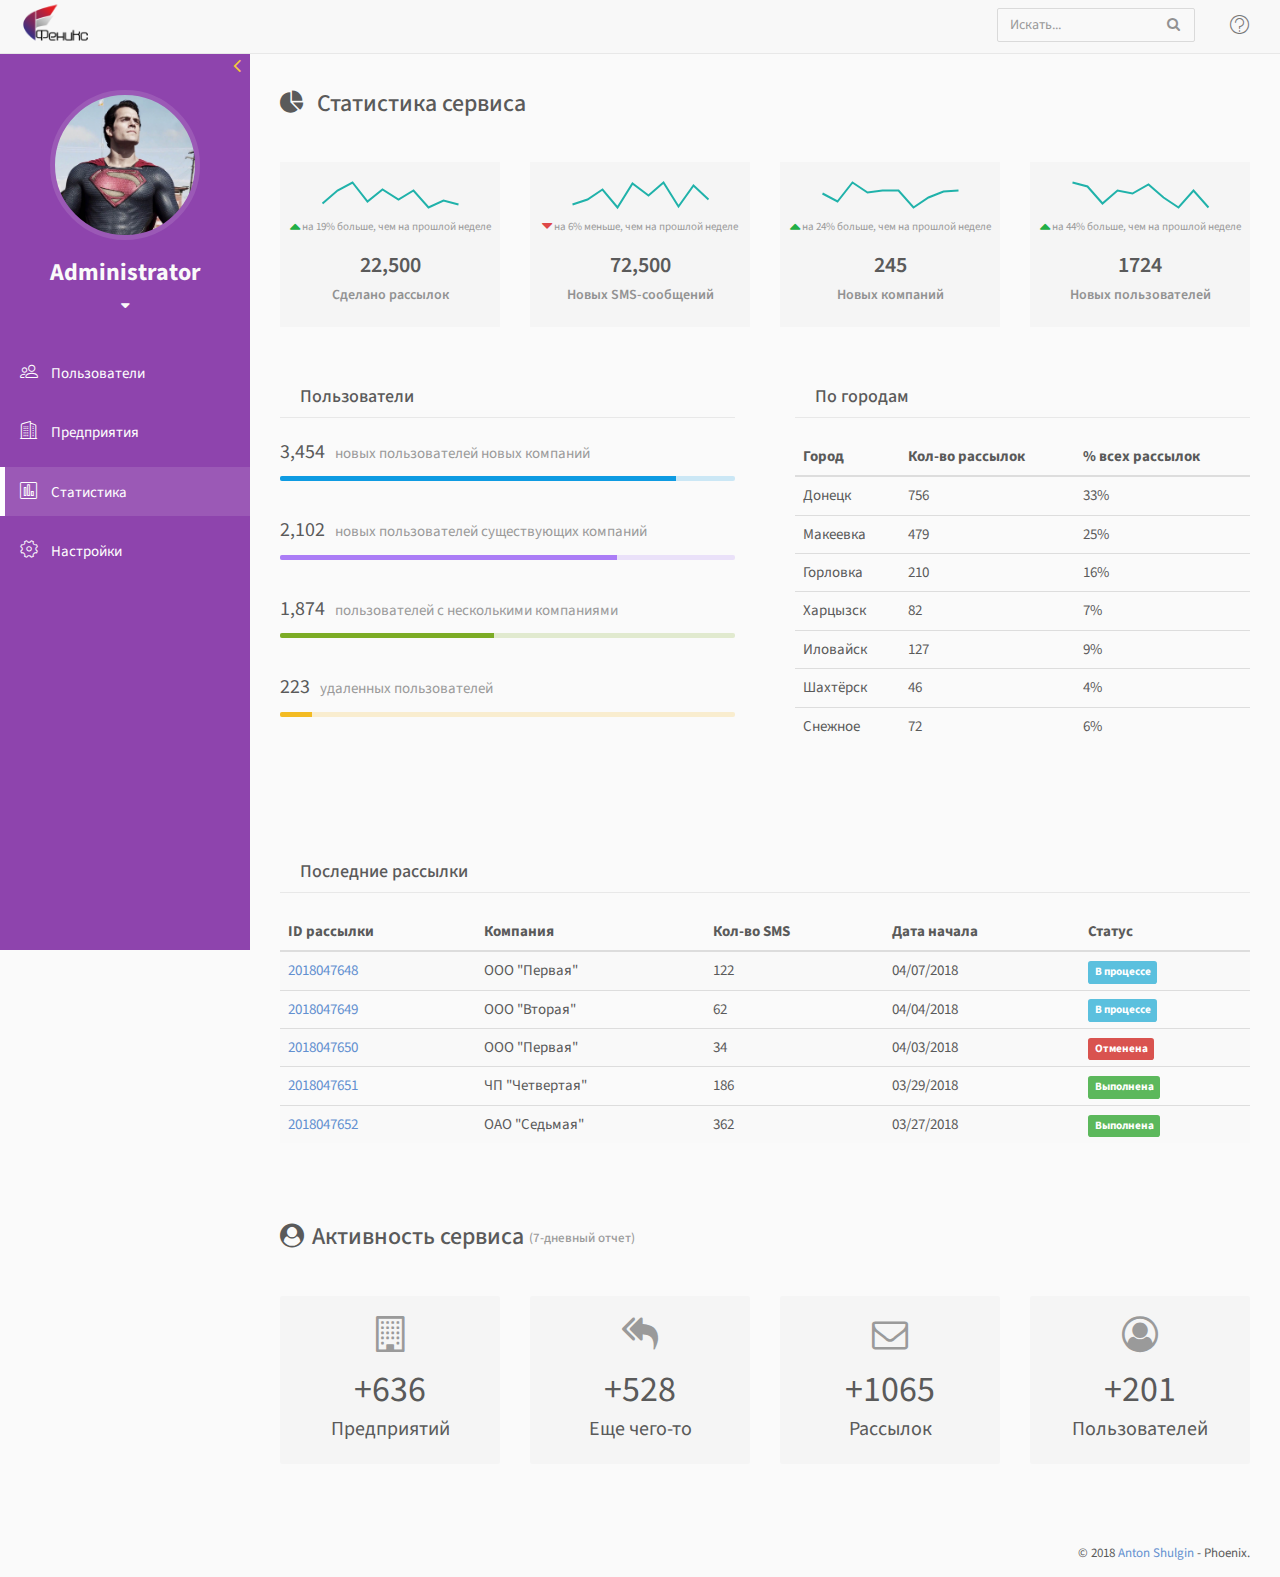
==== commit f169f14b: "1.1.1" ====
--- a/index.html
+++ b/index.html
@@ -523,10 +523,10 @@
 
 
 		// notification popup
-		toastr.options.closeButton = true;
-		toastr.options.positionClass = 'toast-bottom-right';
-		toastr.options.showDuration = 1000;
-		toastr['info']('Здравствуй, это панель управления сервисом.');
+		//toastr.options.closeButton = true;
+		//toastr.options.positionClass = 'toast-bottom-right';
+		//toastr.options.showDuration = 1000;
+		//toastr['info']('Здравствуй, это панель управления сервисом.');
 
 	});
 	</script>
--- a/assets/css/main.css
+++ b/assets/css/main.css
@@ -1 +1 @@
-body{background-color:#fafafa;font-family:"Source Sans Pro",sans-serif;font-size:15px;color:#5A5A5A}a{color:#6290d0}a:hover,a:focus{color:#437ac7;text-decoration:none}.page-title{margin-top:0;margin-bottom:30px;font-size:24px;font-weight:400}footer{padding:0 30px;padding-bottom:15px;position:absolute;right:0}@media screen and (max-width: 768px){footer{position:relative;text-align:center}}.copyright{margin-bottom:0;font-size:13px}#left-sidebar{-webkit-transition:all 0.3s ease-in-out;-moz-transition:all 0.3s ease-in-out;-ms-transition:all 0.3s ease-in-out;-o-transition:all 0.3s ease-in-out;transition:all 0.3s ease-in-out;width:250px;height:100%;float:left;margin-top:50px;position:fixed;left:0;color:#fafafa;background-color:#8e44ad;z-index:9}@media screen and (max-width: 768px){#left-sidebar{-moz-box-shadow:0 5px 10px 0px rgba(0,0,0,0.2);-webkit-box-shadow:0 5px 10px 0px rgba(0,0,0,0.2);box-shadow:0 5px 10px 0px rgba(0,0,0,0.2);left:-250px}}#main-content{-webkit-transition:all 0.3s ease-in-out;-moz-transition:all 0.3s ease-in-out;-ms-transition:all 0.3s ease-in-out;-o-transition:all 0.3s ease-in-out;transition:all 0.3s ease-in-out;width:calc(100% - 250px);float:right;position:relative;padding-top:90px;padding-bottom:40px}@media screen and (max-width: 768px){#main-content{width:100%}}.layout-fullwidth #wrapper #left-sidebar{left:-250px}.layout-fullwidth #wrapper #left-sidebar.ps{overflow:visible !important}.layout-fullwidth #wrapper #main-content{width:100%}html.fullscreen-bg,html.fullscreen-bg body,html.fullscreen-bg #wrapper{height:100%}.vertical-align-wrap{position:absolute;width:100%;height:100%;display:table}.vertical-align-middle{display:table-cell;vertical-align:middle}.offcanvas-active #left-sidebar{left:0}.dashboard-section{margin-bottom:50px}.panel-content{padding:30px 15px}.panel-content .heading{font-size:18px;margin-top:0;margin-bottom:20px;position:relative;padding-left:20px;padding-bottom:10px;border-bottom:1px solid #e8e8e8}.panel-content .heading i{font-size:16px;margin-right:8px;float:left;position:absolute;top:2px;left:0;text-indent:0;color:#c1c1c1}.navbar-default{-webkit-border-radius:0;-moz-border-radius:0;border-radius:0;padding:0;margin:0;border:none;border-bottom:1px solid #e8e8e8;z-index:99}.navbar-default .navbar-nav>.open a.icon-menu{border-color:#DBDBDB;background-color:#F2F2F2}.navbar-nav{margin:0;margin-right:15px}.navbar-nav .icon-menu{display:inline-block;vertical-align:middle;*vertical-align:auto;*zoom:1;*display:inline;padding-top:14px;padding-bottom:14px;position:relative}.navbar-nav .icon-menu i{font-size:20px}.navbar-nav .icon-menu .notification-dot{-webkit-border-radius:50%;-moz-border-radius:50%;border-radius:50%;width:8px;height:8px;position:absolute;top:12px;right:12px;background-color:#B54D4D}.navbar-nav .dropdown-menu{-moz-box-shadow:0px 2px 6px 0px rgba(0,0,0,0.05);-webkit-box-shadow:0px 2px 6px 0px rgba(0,0,0,0.05);box-shadow:0px 2px 6px 0px rgba(0,0,0,0.05);background:#fff;top:80%}.navbar-nav ul.notifications{padding:0;border:1px solid #ededed}.navbar-nav ul.notifications li{border-bottom:1px solid #e8e8e8}.navbar-nav ul.notifications li.header,.navbar-nav ul.notifications li.footer{padding:12px 20px}.navbar-nav ul.notifications li:last-child{border-bottom:none}.navbar-nav ul.notifications li.footer a{display:inline;padding:0;text-decoration:underline;color:#5a5a5a}.navbar-nav ul.notifications li.footer a:hover,.navbar-nav ul.notifications li.footer a:focus{text-decoration:none}.navbar-nav ul.notifications li i{font-size:24px}.navbar-nav ul.notifications li>a{padding:23px 15px;color:#5A5A5A}.navbar-nav ul.notifications li>a:hover,.navbar-nav ul.notifications li>a:focus{background-color:#f9f9f9}.navbar-nav ul.notifications li .text{margin-bottom:0}.navbar-nav ul.notifications li .timestamp{font-size:13px;color:#9A9A9A}.navbar-nav ul.user-menu{padding:20px 0}.navbar-nav ul.user-menu>li.menu-heading{padding:25px 20px 5px 20px;font-weight:700}.navbar-nav ul.user-menu>li:first-child{padding-top:0}.navbar-nav ul.user-menu>li>a:hover,.navbar-nav ul.user-menu>li>a:focus{background:none;text-decoration:underline}.navbar-nav ul.user-menu .help-search-form{margin:0 20px}.navbar-nav ul.user-menu .menu-button{text-align:center;padding-top:20px;padding-left:20px;padding-right:20px}.navbar-nav ul.user-menu .menu-button .btn{display:inline-block;vertical-align:middle;*vertical-align:auto;*zoom:1;*display:inline;padding:8px 30px;font-size:14px;font-weight:700;color:#fff !important}.navbar-nav ul.user-menu .menu-button .btn:hover,.navbar-nav ul.user-menu .menu-button .btn:focus{background-color:#525252;text-decoration:none}.navbar-nav ul.user-menu.menu-icon>li>a{padding-top:8px;padding-bottom:8px}.navbar-nav ul.user-menu.menu-icon>li>a i{margin-right:5px}.navbar-nav ul.user-menu.menu-icon>li>a:hover,.navbar-nav ul.user-menu.menu-icon>li>a:focus{text-decoration:none}.navbar-nav ul.user-menu.menu-icon>li>a:hover span,.navbar-nav ul.user-menu.menu-icon>li>a:focus span{text-decoration:underline}@media screen and (max-width: 767px){.navbar-nav{margin-right:0}.navbar-nav>li{display:table-cell;position:inherit;text-align:center}.navbar-nav .dropdown-menu{max-height:400px;overflow:auto}.navbar-nav .dropdown-menu>li>a{white-space:normal}.navbar-nav .open .dropdown-menu{-moz-box-shadow:0px 2px 6px 0px rgba(0,0,0,0.05);-webkit-box-shadow:0px 2px 6px 0px rgba(0,0,0,0.05);box-shadow:0px 2px 6px 0px rgba(0,0,0,0.05);position:absolute;width:100%;background:#fff}.navbar-nav .open .dropdown-menu>li>a{padding:3px 20px}.navbar-nav .open .dropdown-menu.notifications>li>a{padding:12px 15px}}.navbar-brand{padding:0 15px}@media screen and (max-width: 768px){.navbar>.container .navbar-brand,.navbar>.container-fluid .navbar-brand{margin-left:0}}@media screen and (min-width: 769px){.navbar>.container .navbar-brand,.navbar>.container-fluid .navbar-brand{margin-left:-15px}}.navbar-btn{float:left;padding:0}.navbar-btn button{font-size:24px;padding:4px 0;line-height:.7;border:none;background:none;outline:none}@media screen and (max-width: 640px){.navbar-btn{padding-left:0}}#navbar-search,#users-search{float:left;margin-left:20px;margin-right:20px}@media screen and (max-width: 767px){#navbar-search,#users-search{display:none}}#users-search{margin:0 !important;margin-top:-50px !important}#navbar-menu{float:right}.btn-toggle-offcanvas{display:none}@media screen and (max-width: 768px){.btn-toggle-offcanvas{display:inline-block;vertical-align:middle;*vertical-align:auto;*zoom:1;*display:inline}}.user-account{margin:40px auto 30px auto;text-align:center}.user-account .user-photo{width:150px;height:150px;margin:0 auto;border:5px solid #9b59b6}.user-account .user-name{display:block;margin-top:12px;color:inherit}.user-account .user-name:hover,.user-account .user-name:focus{text-decoration:none}.sidebar-nav ul{padding:0;margin:0;list-style:none}.sidebar-nav .metismenu{display:-webkit-box;display:-ms-flexbox;display:flex;-webkit-box-orient:vertical;-webkit-box-direction:normal;-ms-flex-direction:column;flex-direction:column}.sidebar-nav .metismenu>li{padding-bottom:10px}.sidebar-nav .metismenu>li a{color:#fefefe;border-left:5px solid transparent}.sidebar-nav .metismenu>li.active>a{border-left-color:#fefefe;background-color:#9b59b6}.sidebar-nav .metismenu>li .active a{font-weight:700}.sidebar-nav .metismenu>li i{position:relative;top:1px;margin-right:10px;font-size:18px}.sidebar-nav .metismenu>li{-webkit-box-flex:1;-ms-flex:1 1 0%;flex:1 1 0%;display:-webkit-box;display:-ms-flexbox;display:flex;-webkit-box-orient:vertical;-webkit-box-direction:normal;-ms-flex-direction:column;flex-direction:column;position:relative}.sidebar-nav .metismenu a{-webkit-transition:all 0.3s ease-out;-moz-transition:all 0.3s ease-out;-ms-transition:all 0.3s ease-out;-o-transition:all 0.3s ease-out;transition:all 0.3s ease-out;position:relative;display:block;padding:13px 15px;outline-width:0;color:#5A5A5A}.sidebar-nav .metismenu ul a{padding:10px 15px 10px 55px}.sidebar-nav .metismenu ul ul a{padding:10px 15px 10px 70px}.sidebar-nav .metismenu ul.collapse a:hover,.sidebar-nav .metismenu ul.collapse a:focus{text-decoration:none}.sidebar-nav .metismenu a:hover,.sidebar-nav .metismenu a:focus,.sidebar-nav .metismenu a:active{text-decoration:none;background:#9b59b6}.sidebar-nav .metismenu .has-arrow::after{color:#fafafa}.nav-tabs>li>a{color:inherit;font-weight:600}.nav-tabs>li>a:hover,.nav-tabs>li>a:focus{background-color:#f5f5f5}.nav-tabs>li.active>a,.nav-tabs>li.active>a:hover,.nav-tabs>li.active>a:focus{background-color:#fafafa;color:#5A5A5A}.tab-content{padding:15px}.nav-tabs-colored>li.active>a,.nav-tabs-colored>li.active>a:hover,.nav-tabs-colored>li.active>a:focus{background-color:#f5f5f5;color:#5A5A5A}.tab-content-colored{background-color:#f5f5f5}.nav .open>a,.nav .open>a:hover,.nav .open>a:focus{border-color:#ddd}.dropdown-menu>li>a,.dropdown-menu>li>a:hover,.dropdown-menu>li>a:focus{color:#5A5A5A}.dropdown-menu>.active>a,.dropdown-menu>.active>a:hover,.dropdown-menu>.active>a:focus{background-color:#5a5a5a}.nav-pills>li>a{color:inherit}.nav-pills>li.active>a,.nav-pills>li.active>a:hover,.nav-pills>li.active>a:focus{background-color:#efefef;color:#5A5A5A}.btn-toggle-fullwidth{-webkit-border-radius:0;-moz-border-radius:0;border-radius:0;position:absolute;right:0;padding:5px 10px;background:transparent;color:#f4c63d;z-index:99}.btn-toggle-fullwidth:hover,.btn-toggle-fullwidth:focus{background-color:transparent;color:#e7b00d}.btn-toggle-fullwidth i{margin:0;font-size:22px;vertical-align:middle}@media screen and (max-width: 768px){.btn-toggle-fullwidth{display:none}}label{font-weight:600}.search-form{position:relative;padding:0}.search-form .btn{-moz-box-shadow:none;-webkit-box-shadow:none;box-shadow:none;position:absolute;top:7px;right:10px;padding:0;border:none;color:#929292;background-color:transparent}.search-form .btn:hover,.search-form .btn:focus{background-color:inherit;border-left:none;border-color:inherit}.fancy-checkbox{margin-right:10px}.fancy-checkbox,.fancy-checkbox label{font-weight:normal}.fancy-checkbox input[type="checkbox"]{display:none}.fancy-checkbox input[type="checkbox"]+span{display:inline-block;vertical-align:middle;*vertical-align:auto;*zoom:1;*display:inline;cursor:pointer;position:relative}.fancy-checkbox input[type="checkbox"]+span:before{display:inline-block;vertical-align:middle;*vertical-align:auto;*zoom:1;*display:inline;position:relative;bottom:1px;width:18px;height:18px;margin-right:10px;content:"";border:1px solid #ccc}.fancy-checkbox input[type="checkbox"]:checked+span:before{font-family:FontAwesome;content:'\f00c';font-size:12px;color:#99a1a7;text-align:center;line-height:16px;background:#ededed;border:1px solid #ccc}.fancy-checkbox.custom-color-green input[type="checkbox"]:checked+span:before{color:#53D76A;background-color:#fff}.fancy-checkbox.custom-bgcolor-green input[type="checkbox"]:checked+span:before{color:#fff;background-color:#53D76A;border-color:#32cf4d}.fancy-radio{margin-right:10px}.fancy-radio,.fancy-radio label{font-weight:normal}.fancy-radio input[type="radio"]{display:none}.fancy-radio input[type="radio"]+span{display:block;cursor:pointer;position:relative}.fancy-radio input[type="radio"]+span i{display:inline-block;vertical-align:middle;*vertical-align:auto;*zoom:1;*display:inline;-webkit-border-radius:8px;-moz-border-radius:8px;border-radius:8px;position:relative;bottom:1px;content:"";border:1px solid #ccc;width:18px;height:18px;margin-right:5px}.fancy-radio input[type="radio"]:checked+span i:after{-webkit-border-radius:50%;-moz-border-radius:50%;border-radius:50%;display:block;position:relative;top:3px;left:3px;content:'';width:10px;height:10px;background-color:#7b848c}.fancy-radio.custom-color-green input[type="radio"]:checked+span i:after{background-color:#53D76A}.fancy-radio.custom-bgcolor-green input[type="radio"]:checked+span i{background-color:#53D76A}.fancy-radio.custom-bgcolor-green input[type="radio"]:checked+span i:after{background-color:#fff}.input-group-addon .fancy-radio,.input-group-addon .fancy-checkbox{margin:0;position:relative;top:1px}.input-group-addon .fancy-radio input[type="radio"]+span i,.input-group-addon .fancy-checkbox input[type="checkbox"]+span{margin:0}.input-group-addon .fancy-radio input[type="radio"]+span i:before,.input-group-addon .fancy-checkbox input[type="checkbox"]+span:before{margin:0}.form-control{-moz-box-shadow:none;-webkit-box-shadow:none;box-shadow:none;-webkit-border-radius:2px;-moz-border-radius:2px;border-radius:2px;background-color:#f9f9f9;border-color:#dadada;color:#777}.form-control:focus{-moz-box-shadow:none;-webkit-box-shadow:none;box-shadow:none;outline:none;border-color:#c1c1c1}.help-block{font-size:13px;color:#929292}.multiselect-custom+.btn-group ul.multiselect-container>li>a{padding:3px 20px}.multiselect-custom+.btn-group ul.multiselect-container>li>a label.checkbox{padding-left:0}.multiselect-custom+.btn-group ul.multiselect-container>li>a label.checkbox:before{display:inline-block;vertical-align:middle;*vertical-align:auto;*zoom:1;*display:inline;position:relative;bottom:1px;content:"";width:16px;height:16px;margin-right:10px;border:1px solid #ccc;background-color:#fafafa}.multiselect-custom+.btn-group ul.multiselect-container>li>a label.checkbox input[type="checkbox"]{display:none}.multiselect-custom+.btn-group ul.multiselect-container>li.active>a label.checkbox:before{font-family:FontAwesome;content:'\f00c';font-size:12px;color:#99A1A7;text-align:center;line-height:15px;background-color:#EDEDED}.multiselect-custom+.btn-group ul.multiselect-container>li>a label.radio{padding-left:0}.multiselect-custom+.btn-group ul.multiselect-container>li>a label.radio:before{display:inline-block;vertical-align:middle;*vertical-align:auto;*zoom:1;*display:inline;-webkit-border-radius:8px;-moz-border-radius:8px;border-radius:8px;position:relative;bottom:1px;content:"";width:16px;height:16px;margin-right:10px;border:1px solid #ccc;background-color:#fafafa}.multiselect-custom+.btn-group ul.multiselect-container>li>a label.radio input[type="radio"]{display:none}.multiselect-custom+.btn-group ul.multiselect-container>li.active>a label.radio:before{font-family:FontAwesome;content:'\f111';color:#99a1a7;font-size:8px;text-align:center;line-height:15px}.multiselect-search{-moz-border-radius-topright:2px !important;-webkit-border-top-right-radius:2px !important;border-top-right-radius:2px !important;-moz-border-radius-bottomright:2px !important;-webkit-border-bottom-right-radius:2px !important;border-bottom-right-radius:2px !important}.btn.multiselect-clear-filter{-moz-box-shadow:none;-webkit-box-shadow:none;box-shadow:none;position:absolute;top:2px;right:0;padding-left:0;padding-right:0;border:none;background:transparent;z-index:9 !important;outline:none}.btn.multiselect-clear-filter:hover,.btn.multiselect-clear-filter:focus{background:transparent;outline:none}.datepicker table tr td.active.active,.datepicker table tr td.active.highlighted.active,.datepicker table tr td.active.highlighted:active,.datepicker table tr td.active.active:active{background-color:#5a5a5a;border-color:#464646}.parsley-errors-list{margin-top:8px}.parsley-errors-list li{color:#de4848;font-size:0.9em;margin-top:3px}input.parsley-error,select.parsley-error,textarea.parsley-error{background-color:#fbf5f5;border-color:#efd8d8}.form-control.parsley-error:focus{border-color:#e1b3b3}.form-control.parsley-success:focus{border-color:#afd99d}.md-editor>textarea{padding:10px}.dropify-wrapper{-webkit-border-radius:3px;-moz-border-radius:3px;border-radius:3px;background-color:#f9f9f9;color:#b9b9b9;border:1px solid #e4e4e4}.dropify-wrapper .dropify-preview{background-color:#f9f9f9}.auth-box{-moz-box-shadow:1px 2px 10px 0 rgba(0,0,0,0.1);-webkit-box-shadow:1px 2px 10px 0 rgba(0,0,0,0.1);box-shadow:1px 2px 10px 0 rgba(0,0,0,0.1);-webkit-border-radius:5px;-moz-border-radius:5px;border-radius:5px;width:600px;height:auto;margin:0 auto;background-color:#fff}.auth-box .content{display:inline-block;vertical-align:middle;*vertical-align:auto;*zoom:1;*display:inline;width:99%;padding:30px;vertical-align:middle}.auth-box .form-auth-small .btn{margin-top:20px}.auth-box .form-auth-small .element-left{float:left}.auth-box .form-auth-small .element-right{float:right}.auth-box .form-auth-small .bottom{margin-top:20px;text-align:center}.auth-box .lead{margin-top:5px;font-size:18px;text-align:center}.auth-box .helper-text{font-size:13px;color:#9A9A9A}.auth-box .btn-signin-social{display:block;margin-bottom:15px;padding:10px 22px;width:100%;background-color:#fff;border-color:#e4ecf0}.auth-box .btn-signin-social:hover,.auth-box .btn-signin-social:focus{background-color:#fafafa}.auth-box .btn-signin-social i{font-size:16px;margin:5px}.auth-box.lockscreen{width:50%;padding:40px 60px}.auth-box.lockscreen .logo{margin-bottom:30px}.auth-box.lockscreen .user{margin-bottom:30px}.auth-box.lockscreen .user .name{font-size:18px;margin-top:10px}@media screen and (min-width: 1440px){.auth-box.lockscreen{width:35%}}@media screen and (max-width: 1279px){.auth-box{width:90%}}@media screen and (max-width: 992px){.auth-box{width:70%}.auth-box.lockscreen{width:50%;padding:40px 20px}}@media screen and (max-width: 640px){.auth-box{width:90%}.auth-box .content{width:95%}.auth-box.lockscreen{width:90%}}.btn{padding:8px 25px}.btn:focus,.btn.focus{outline:none}.btn.active,.btn:active{-moz-box-shadow:none;-webkit-box-shadow:none;box-shadow:none}.btn.active:focus,.btn.active.focus,.btn:active:focus,.btn:active.focus{outline:none}.btn i:first-child{margin-right:5px}.btn span:first-child{margin-right:5px}.submit-btn{margin:40px auto}.btn-sm{padding:6px 18px}.btn-xs{padding:3px 8px}.btn-primary{background-color:#5a5a5a;border-color:#525252}.btn-primary:hover,.btn-primary:focus{background-color:#525252;border-color:#525252}.btn-primary.active,.btn-primary.active:focus,.btn-primary.active.focus,.btn-primary:active,.btn-primary:active:focus,.btn-primary:active.focus{background-color:#505050;border-color:#505050}.btn-default{color:#5A5A5A}.btn-default:hover,.btn-default:focus{background-color:#f9f9f9;border-color:#dcdcdc;color:#5A5A5A}.btn-default.active,.btn-default.active:focus,.btn-default.active.focus,.btn-default:active,.btn-default:active:focus,.btn-default:active.focus{background-color:#f4f4f4;border-color:#d2d2d2;color:#5A5A5A}.btn-default-dark{background-color:#acb5c1;border-color:#a3adba;color:#fff}.btn-default-dark:hover,.btn-default-dark:focus{background-color:#9da8b6;border-color:#98a3b2;color:#fff}.btn-default-dark.active,.btn-default-dark.active:focus,.btn-default-dark.active.focus,.btn-default-dark:active,.btn-default-dark:active:focus,.btn-default-dark:active.focus{background-color:#9da8b6;border-color:#98a3b2;color:#fff}.btn-info{background-color:#3C89DA;border-color:#2f81d8}.btn-info:hover,.btn-info:focus{background-color:#2f81d8;border-color:#2f81d8}.btn-info.active,.btn-info.active:focus,.btn-info.active.focus,.btn-info:active,.btn-info:active:focus,.btn-info:active.focus{background-color:#287cd4;border-color:#287cd4}.btn-success{background-color:#22af46;border-color:#20a241}.btn-success:hover,.btn-success:focus{background-color:#20a241;border-color:#20a241}.btn-success.active,.btn-success.active:focus,.btn-success.active.focus,.btn-success:active,.btn-success:active:focus,.btn-success:active.focus{background-color:#1f9e3f;border-color:#1f9e3f}.btn-warning{background-color:#f3ad06;border-color:#e9a606}.btn-warning:hover,.btn-warning:focus{background-color:#e9a606;border-color:#e9a606}.btn-warning.active,.btn-warning.active:focus,.btn-warning.active.focus,.btn-warning:active,.btn-warning:active:focus,.btn-warning:active.focus{background-color:#df9f06;border-color:#df9f06}.btn-danger{background-color:#de4848;border-color:#dc3b3b}.btn-danger:hover,.btn-danger:focus{background-color:#dc3b3b;border-color:#dc3b3b}.btn-danger.active,.btn-danger.active:focus,.btn-danger.active.focus,.btn-danger:active,.btn-danger:active:focus,.btn-danger:active.focus{background-color:#da3232;border-color:#da3232}.btn-group.open .dropdown-toggle{-moz-box-shadow:none;-webkit-box-shadow:none;box-shadow:none}.open>.dropdown-toggle.btn-primary{background-color:#5a5a5a;border-color:#525252}.open>.dropdown-toggle.btn-primary:focus,.open>.dropdown-toggle.btn-primary:hover{background-color:#525252;border-color:#525252}.open>.dropdown-toggle.btn-success{background-color:#22af46;border-color:#20a241}.open>.dropdown-toggle.btn-success:focus,.open>.dropdown-toggle.btn-success:hover{background-color:#20a241;border-color:#20a241}.open>.dropdown-toggle.btn-warning{background-color:#f3ad06;border-color:#e9a606}.open>.dropdown-toggle.btn-warning:focus,.open>.dropdown-toggle.btn-warning:hover{background-color:#e9a606;border-color:#e9a606}.open>.dropdown-toggle.btn-danger{background-color:#de4848;border-color:#dc3b3b}.open>.dropdown-toggle.btn-danger:focus,.open>.dropdown-toggle.btn-danger:hover{background-color:#dc3b3b;border-color:#dc3b3b}.open>.dropdown-toggle.btn-default{background-color:#acb5c1;border-color:#a3adba;color:#fff}.open>.dropdown-toggle.btn-default:focus,.open>.dropdown-toggle.btn-default:hover{background-color:#f9f9f9;border-color:#dcdcdc;color:#5A5A5A}.input-group-btn>.btn{padding-top:6px;padding-bottom:6px}.action-buttons .btn{margin-right:5px}@media screen and (max-width: 768px){.action-buttons .btn{margin-bottom:5px}}.list-referrals>li{margin-bottom:35px}.list-referrals .value{font-size:20px;margin-right:10px}.list-plan-details>li{padding:5px 0}.green-icon{color:#7ED321}.dispatch-info{width:80%}.select-company{float:right;margin-top:-10px}@media screen and (max-width: 1280px){.select-company{margin-top:35px}}.select-user{float:right;margin-top:-57px}@media screen and (max-width: 1024px){.select-user{display:none}}.kwc-text{border-radius:5px;border:3px solid #9b59b6;color:#8e44ad;background-color:rgba(155,89,182,0.5)}span.kwc-outer-tail{border-top:15px solid #9b59b6 !important}span.kwc-inner-tail{border-top:11px solid #caa8d7 !important}.level-two{margin-left:20px}#left-spisok{min-height:100px !important}#right-spisok{height:650px}@media screen and (min-width: 992px){.move-buttons{position:absolute;bottom:0}.move-buttons>.form-group>.btn{margin-top:10px;width:90px !important}}.metric-inline{-webkit-border-radius:3px;-moz-border-radius:3px;border-radius:3px;text-align:center;padding:20px;font-size:36px;background-color:#f5f5f5}.metric-inline i{display:block;margin-bottom:12px;color:#9A9A9A}.metric-inline span{display:block;font-size:20px}li.next>a{color:#5a5a5a}.separator-linethrough{position:relative;margin:30px 0;text-align:center}.separator-linethrough span{display:inline-block;vertical-align:middle;*vertical-align:auto;*zoom:1;*display:inline;padding:0 10px;position:inherit;font-size:18px;background-color:#fff;z-index:9}.separator-linethrough:after{display:block;position:absolute;top:50%;width:100%;content:'';border-top:1px solid #f0f0f0;z-index:0}#toast-container>div{opacity:1;filter:alpha(opacity=100)}#toast-container>div,#toast-container>div:hover{-moz-box-shadow:none;-webkit-box-shadow:none;box-shadow:none}.toast-close-button{opacity:.3;filter:alpha(opacity=30);top:-11px;text-shadow:none;color:#fff}.toast-close-button:hover,.toast-close-button:focus{opacity:.5;filter:alpha(opacity=50)}.toast a{text-decoration:underline}.toast a:hover,.toast a:focus{text-decoration:none;color:#fff}.toast .toast-message{font-size:14px;line-height:1.4}.toast-info{background-color:#5a5a5a}.toast-info .toast-close-button{color:#272727}.toast-success{background-color:#22af46}.toast-success .toast-close-button{color:#115a24}.toast-warning{background-color:#f3ad06}.toast-warning .toast-close-button{color:#8f6604}.toast-error{background-color:#de4848}.toast-error .toast-close-button{color:#8d1919}.progress{-webkit-border-radius:2px;-moz-border-radius:2px;border-radius:2px;-moz-box-shadow:none;-webkit-box-shadow:none;box-shadow:none;background-color:#f1f1f1}.progress.wide{width:60px}.progress .progress-bar{-webkit-transition:width 3s ease;-moz-transition:width 3s ease;-ms-transition:width 3s ease;-o-transition:width 3s ease;transition:width 3s ease;-moz-box-shadow:none;-webkit-box-shadow:none;box-shadow:none}.progress.progress-lg{height:28px}.progress.progress-sm{height:12px}.progress.progress-xs{height:5px}.progress.progress-sm .progress-bar,.progress.progress-xs .progress-bar{text-indent:-9999px}.progress-bar{background-color:#5a5a5a}.progress-bar-success{background-color:#22af46}.progress-bar-warning{background-color:#f3ad06}.progress-bar-danger{background-color:#de4848}.progress-bar-info{background-color:#3C89DA}.progress-transparent.custom-color-blue{background-color:rgba(14,155,226,0.2)}.progress-transparent.custom-color-blue .progress-bar{background-color:#0E9BE2}.progress-transparent.custom-color-green{background-color:rgba(124,172,37,0.2)}.progress-transparent.custom-color-green .progress-bar{background-color:#7CAC25}.progress-transparent.custom-color-orange{background-color:rgba(255,68,2,0.2)}.progress-transparent.custom-color-orange .progress-bar{background-color:#FF4402}.progress-transparent.custom-color-purple{background-color:rgba(171,125,246,0.2)}.progress-transparent.custom-color-purple .progress-bar{background-color:#AB7DF6}.progress-transparent.custom-color-yellow{background-color:rgba(243,187,35,0.2)}.progress-transparent.custom-color-yellow .progress-bar{background-color:#F3BB23}.progress-transparent.custom-color-lightseagreen{background-color:rgba(32,178,170,0.2)}.progress-transparent.custom-color-lightseagreen .progress-bar{background-color:#20b2aa}.alert-success{color:#fff;background-color:#20a241;border-color:#1d953c}.alert-warning{color:#fff;background-color:#e4a206;border-color:#d59805}.alert-danger{color:#fff;background-color:#de4848;border-color:#dc3b3b}.alert-info{color:#fff;background-color:#3C89DA;border-color:#2f81d8}.alert-dismissable .close,.alert-dismissible .close{color:#fff;text-shadow:none}.tooltip-inner{background-color:#5a5a5a}.tooltip.in{opacity:1;filter:alpha(opacity=100)}.tooltip.left .tooltip-arrow{border-left-color:#5a5a5a}.tooltip.right .tooltip-arrow{border-right-color:#5a5a5a}.tooltip.top .tooltip-arrow{border-top-color:#5a5a5a}.tooltip.bottom .tooltip-arrow{border-bottom-color:#5a5a5a}.popover{-moz-box-shadow:0px 2px 6px 0px rgba(0,0,0,0.05);-webkit-box-shadow:0px 2px 6px 0px rgba(0,0,0,0.05);box-shadow:0px 2px 6px 0px rgba(0,0,0,0.05);font-family:"Source Sans Pro",sans-serif;border-color:#ededed}.popover-title{font-weight:600;background-color:#f5f5f5;color:#5A5A5A}.panel-group .panel .panel-heading{padding:0}.panel-group .panel .panel-title{font-size:14px;font-family:"Source Sans Pro",sans-serif}.panel-group .panel .panel-title>a{display:block;padding:10px 15px}.panel-group .panel .panel-title>a:hover,.panel-group .panel .panel-title>a:focus{color:inherit}.panel-group .panel .panel-title>a i{font-size:18px;margin-right:5px}.panel-group .panel .panel-title>a i.icon-collapsed{display:none}.panel-group .panel .panel-title>a i.right{float:right;margin-right:0}.panel-group .panel .panel-title>a.collapsed .icon-expanded{display:none}.panel-group .panel .panel-title>a.collapsed .icon-collapsed{display:inline-block;vertical-align:middle;*vertical-align:auto;*zoom:1;*display:inline;vertical-align:baseline}.pagination>li>a,.pagination>li>span{color:#5a5a5a}.pagination>li>a:hover,.pagination>li>span:hover,.pagination>li>a:focus,.pagination>li>span:focus{background-color:#6e6e6e;border-color:#5a5a5a;color:#fff}.pagination>li:first-child>a,.pagination>li:first-child>span{-moz-border-radius-topleft:2px;-webkit-border-top-left-radius:2px;border-top-left-radius:2px;-moz-border-radius-bottomleft:2px;-webkit-border-bottom-left-radius:2px;border-bottom-left-radius:2px}.pagination>li:last-child>a,.pagination>li:last-child>span{-moz-border-radius-topright:2px;-webkit-border-top-right-radius:2px;border-top-right-radius:2px;-moz-border-radius-bottomright:2px;-webkit-border-bottom-right-radius:2px;border-bottom-right-radius:2px}.pagination>.active>a:hover,.pagination>.active>span:hover,.pagination>.active>a:focus,.pagination>.active>span:focus{background-color:#6e6e6e;border-color:#5a5a5a;color:#fff}.pagination>.active>a,.pagination>.active>span{background-color:#5a5a5a;border-color:#4d4d4d}.pagination.borderless>li>a,.pagination.borderless>li>span{-webkit-border-radius:2px;-moz-border-radius:2px;border-radius:2px;border-color:transparent;margin:0 1px}.pagination.borderless>li:first-child>a,.pagination.borderless>li:first-child>span,.pagination.borderless>li:last-child>a,.pagination.borderless>li:last-child>span{-webkit-border-radius:2px;-moz-border-radius:2px;border-radius:2px}.pagination.borderless>li.active>a,.pagination.borderless>li.active>span{color:#fff;background-color:#5a5a5a}.pagination.borderless>li.active>a:hover,.pagination.borderless>li.active>a:focus,.pagination.borderless>li.active>span:hover,.pagination.borderless>li.active>span:focus{color:#fff;background-color:#5a5a5a}.pager li>a{border-color:#5a5a5a}.pager li>a:hover,.pager li>a:focus{background-color:#5a5a5a;border-color:#525252;color:#fff}.pager .disabled>a,.pager .disabled>a:hover,.pager .disabled>a:focus,.pager .disabled>span{border-color:#ddd}.number-chart{background-color:#f5f5f5;padding:18px 0;text-align:center}@media screen and (max-width: 992px){.number-chart{width:auto;margin-bottom:30px}}.number-chart .number{font-weight:600}@media screen and (max-width: 640px){.number-chart .number{float:none !important;text-align:center;height:70px}}.number-chart .number>span{font-size:22px;line-height:1.4}.number-chart .number>span+span{display:block;font-size:14px;font-weight:normal;line-height:2;font-weight:600;color:#929292}.number-chart .number i{font-size:12px}.number-chart .mini-stat{margin-bottom:15px}.number-chart .mini-stat p{margin-bottom:0;margin-top:5px;font-size:11px}.number-chart .mini-stat i{margin-right:2px;font-size:18px;position:relative;top:2px}#jqstooltip{background-color:#fff;border-color:#ddd;color:#5A5A5A}#jqstooltip .jqsfield{color:#5A5A5A}.ct-chart{position:relative}.ct-label{font-size:1.5rem;color:#5A5A5A}.ct-series .ct-line{stroke-width:3px}.ct-series .ct-bar{stroke-width:15px}.ct-series .ct-point{stroke-width:10px;stroke-linecap:circle}.ct-series-a .ct-line,.ct-series-a .ct-bar,.ct-series-a .ct-point{stroke:#82b2f9}.ct-series-a .ct-area,.ct-series-a .ct-slice-donut-solid,.ct-series-a .ct-slice-pie,.ct-series-a .ct-bar{fill:#82b2f9}.ct-series-b .ct-line,.ct-series-b .ct-bar,.ct-series-b .ct-point{stroke:#96c125}.ct-series-b .ct-area,.ct-series-b .ct-slice-donut-solid,.ct-series-b .ct-slice-pie,.ct-series-b .ct-bar{fill:#96c125}.ct-series-c .ct-line,.ct-series-c .ct-bar,.ct-series-c .ct-point{stroke:#f4c63d}.ct-series-c .ct-area,.ct-series-c .ct-slice-donut-solid,.ct-series-c .ct-slice-pie,.ct-series-c .ct-bar{fill:#f4c63d}.ct-series-d .ct-line,.ct-series-d .ct-bar,.ct-series-d .ct-point{stroke:#AB7DF6}.ct-series-d .ct-area,.ct-series-d .ct-slice-donut-solid,.ct-series-d .ct-slice-pie,.ct-series-d .ct-bar{fill:#AB7DF6}.ct-series-e .ct-line,.ct-series-e .ct-bar,.ct-series-e .ct-point{stroke:#5cc196}.ct-series-e .ct-area,.ct-series-e .ct-slice-donut-solid,.ct-series-e .ct-slice-pie,.ct-series-e .ct-bar{fill:#5cc196}.ct-series-f .ct-line,.ct-series-f .ct-bar,.ct-series-f .ct-point{stroke:#d17905}.ct-series-f .ct-area,.ct-series-f .ct-slice-donut-solid,.ct-series-f .ct-slice-pie,.ct-series-f .ct-bar{fill:#d17905}.ct-series-g .ct-line,.ct-series-g .ct-bar,.ct-series-g .ct-point{stroke:#453d3f}.ct-series-g .ct-area,.ct-series-g .ct-slice-donut-solid,.ct-series-g .ct-slice-pie,.ct-series-g .ct-bar{fill:#453d3f}.ct-series-h .ct-line,.ct-series-h .ct-bar,.ct-series-h .ct-point{stroke:#59922b}.ct-series-h .ct-area,.ct-series-h .ct-slice-donut-solid,.ct-series-h .ct-slice-pie,.ct-series-h .ct-bar{fill:#59922b}.ct-series-i .ct-line,.ct-series-i .ct-bar,.ct-series-i .ct-point{stroke:#0544d3}.ct-series-i .ct-area,.ct-series-i .ct-slice-donut-solid,.ct-series-i .ct-slice-pie,.ct-series-i .ct-bar{fill:#0544d3}.ct-series-j .ct-line,.ct-series-j .ct-bar,.ct-series-j .ct-point{stroke:#6b0392}.ct-series-j .ct-area,.ct-series-j .ct-slice-donut-solid,.ct-series-j .ct-slice-pie,.ct-series-j .ct-bar{fill:#6b0392}.ct-series-k .ct-line,.ct-series-k .ct-bar,.ct-series-k .ct-point{stroke:#f05b4f}.ct-series-k .ct-area,.ct-series-k .ct-slice-donut-solid,.ct-series-k .ct-slice-pie,.ct-series-k .ct-bar{fill:#f05b4f}.ct-series-l .ct-line,.ct-series-l .ct-bar,.ct-series-l .ct-point{stroke:#dda458}.ct-series-l .ct-area,.ct-series-l .ct-slice-donut-solid,.ct-series-l .ct-slice-pie,.ct-series-l .ct-bar{fill:#dda458}.ct-series-m .ct-line,.ct-series-m .ct-bar,.ct-series-m .ct-point{stroke:#eacf7d}.ct-series-m .ct-area,.ct-series-m .ct-slice-donut-solid,.ct-series-m .ct-slice-pie,.ct-series-m .ct-bar{fill:#eacf7d}.ct-series-n .ct-line,.ct-series-n .ct-bar,.ct-series-n .ct-point{stroke:#86797d}.ct-series-n .ct-area,.ct-series-n .ct-slice-donut-solid,.ct-series-n .ct-slice-pie,.ct-series-n .ct-bar{fill:#86797d}.ct-series-o .ct-line,.ct-series-o .ct-bar,.ct-series-o .ct-point{stroke:#b2c326}.ct-series-o .ct-area,.ct-series-o .ct-slice-donut-solid,.ct-series-o .ct-slice-pie,.ct-series-o .ct-bar{fill:#b2c326}.chartist-tooltip{-webkit-border-radius:3px;-moz-border-radius:3px;border-radius:3px;min-width:3.5em;background:#5a5a5a;color:#fff}.chartist-tooltip:before{margin-left:-8px;border-width:8px;border-top-color:#5a5a5a}.ct-axis-title{fill:#9a9a9a}.ct-legend{position:relative;left:10px;z-index:10}.ct-legend li{display:inline-block;vertical-align:middle;*vertical-align:auto;*zoom:1;*display:inline;position:relative;padding-left:18px;margin-bottom:3px;margin-right:20px;list-style-type:none}.ct-legend li:before{width:12px;height:12px;position:absolute;top:5px;left:0;content:'';border:3px solid transparent;border-radius:2px}.ct-legend li.inactive:before{background:transparent}.ct-legend.ct-legend-inside{position:absolute;top:0;right:0}.ct-legend .ct-series-0:before{background-color:#82b2f9;border-color:#82b2f9}.ct-legend .ct-series-1:before{background-color:#96c125;border-color:#96c125}.ct-legend .ct-series-2:before{background-color:#f4c63d;border-color:#f4c63d}.ct-legend .ct-series-3:before{background-color:#AB7DF6;border-color:#AB7DF6}.ct-legend .ct-series-4:before{background-color:#5cc196;border-color:#5cc196}.ct-legend .ct-series-5:before{background-color:#d17905;border-color:#d17905}.ct-legend .ct-series-6:before{background-color:#453d3f;border-color:#453d3f}.ct-legend .ct-series-7:before{background-color:#59922b;border-color:#59922b}.ct-legend .ct-series-8:before{background-color:#0544d3;border-color:#0544d3}.ct-legend .ct-series-9:before{background-color:#6b0392;border-color:#6b0392}.ct-legend .ct-series-10:before{background-color:#f05b4f;border-color:#f05b4f}.ct-legend .ct-series-11:before{background-color:#dda458;border-color:#dda458}.ct-legend .ct-series-12:before{background-color:#eacf7d;border-color:#eacf7d}.ct-legend .ct-series-13:before{background-color:#86797d;border-color:#86797d}.ct-legend .ct-series-14:before{background-color:#b2c326;border-color:#b2c326}.z500px-color{color:#0099e5 !important}.about-me-color{color:#00405d !important}.airbnb-color{color:#fd5c63 !important}.alphabet-color{color:#ed1c24 !important}.amazon-color{color:#f90 !important}.american-express-color{color:#002663 !important}.aol-color{color:#ff0b00 !important}.behance-color{color:#1769ff !important}.bing-color{color:#ffb900 !important}.bitbucket-color{color:#205081 !important}.bitly-color{color:#ee6123 !important}.blogger-color{color:#f57d00 !important}.booking-com-color{color:#003580 !important}.buffer-color{color:#168eea !important}.code-school-color{color:#616f67 !important}.codecademy-color{color:#f65a5b !important}.creative-market-color{color:#8ba753 !important}.delicious-color{color:#39f !important}.deviantart-color{color:#05cc47 !important}.digg-color{color:#005be2 !important}.disqus-color{color:#2e9fff !important}.django-color{color:#092e20 !important}.dribbble-color{color:#ea4c89 !important}.dropbox-color{color:#007ee5 !important}.drupal-color{color:#0077c0 !important}.elance-color{color:#0d69af !important}.envato-color{color:#82b541 !important}.etsy-color{color:#d5641c !important}.facebook-color{color:#3b5998 !important}.feedly-color{color:#2bb24c !important}.flattr-color{color:#f67c1a !important}.flickr-color{color:#0063dc !important}.flipboard-color{color:#e12828 !important}.flixster-color{color:#2971b2 !important}.foursquare-color{color:#0732a2 !important}.github-color{color:#333 !important}.google-color{color:#4285f4 !important}.google-plus-color{color:#dc4e41 !important}.instagram-color{color:#3f729b !important}.kickstarter-color{color:#2bde73 !important}.kik-color{color:#82bc23 !important}.lastfm-color{color:#d51007 !important}.line-color{color:#00c300 !important}.linkedin-color{color:#0077b5 !important}.mail-ru-color{color:#168de2 !important}.mailchimp-color{color:#2c9ab7 !important}.myspace-color{color:#000 !important}.netflix-color{color:#e50914 !important}.ning-color{color:#75af42 !important}.path-color{color:#ee3423 !important}.patreon-color{color:#e6461a !important}.paypal-color{color:#003087 !important}.photobucket-color{color:#0ea0db !important}.pinterest-color{color:#bd081c !important}.product-hunt-color{color:#da552f !important}.quora-color{color:#a82400 !important}.rdio-color{color:#007dc3 !important}.reddit-color{color:#ff4500 !important}.rss-color{color:#f26522 !important}.salesforce-color{color:#1798c1 !important}.scribd-color{color:#1a7bba !important}.shopify-color{color:#96bf48 !important}.skype-color{color:#00aff0 !important}.slack-color{color:#6ecadc !important}.slideshare-color{color:#0077b5 !important}.soundcloud-color{color:#f80 !important}.spotify-color{color:#2ebd59 !important}.squarespace-color{color:#222 !important}.stackoverflow-color{color:#fe7a15 !important}.stripe-color{color:#00afe1 !important}.stumbleupon-color{color:#eb4924 !important}.telegram-color{color:#08c !important}.tumblr-color{color:#35465c !important}.twitch-tv-color{color:#6441a5 !important}.twitter-color{color:#55acee !important}.vimeo-color{color:#162221 !important}.vine-color{color:#00b488 !important}.wechat-color{color:#7bb32e !important}.whatsapp-color{color:#43d854 !important}.wordpress-color{color:#21759b !important}.yahoo-color{color:#410093 !important}.youtube-color{color:#cd201f !important}.z500px-bg{background-color:#0099e5 !important}.z500px-bg:hover,.z500px-bg:focus{background-color:#08c !important}.about-me-bg{background-color:#00405d !important}.about-me-bg:hover,.about-me-bg:focus{background-color:#002e44 !important}.airbnb-bg{background-color:#fd5c63 !important}.airbnb-bg:hover,.airbnb-bg:focus{background-color:#fd434b !important}.alphabet-bg{background-color:#ed1c24 !important}.alphabet-bg:hover,.alphabet-bg:focus{background-color:#de1219 !important}.amazon-bg{background-color:#f90 !important}.amazon-bg:hover,.amazon-bg:focus{background-color:#e68a00 !important}.american-express-bg{background-color:#002663 !important}.american-express-bg:hover,.american-express-bg:focus{background-color:#001c4a !important}.aol-bg{background-color:#ff0b00 !important}.aol-bg:hover,.aol-bg:focus{background-color:#e60a00 !important}.behance-bg{background-color:#1769ff !important}.behance-bg:hover,.behance-bg:focus{background-color:#0059fd !important}.bing-bg{background-color:#ffb900 !important}.bing-bg:hover,.bing-bg:focus{background-color:#e6a700 !important}.bitbucket-bg{background-color:#205081 !important}.bitbucket-bg:hover,.bitbucket-bg:focus{background-color:#1b436d !important}.bitly-bg{background-color:#ee6123 !important}.bitly-bg:hover,.bitly-bg:focus{background-color:#e65312 !important}.blogger-bg{background-color:#f57d00 !important}.blogger-bg:hover,.blogger-bg:focus{background-color:#dc7000 !important}.booking-com-bg{background-color:#003580 !important}.booking-com-bg:hover,.booking-com-bg:focus{background-color:#002a67 !important}.buffer-bg{background-color:#168eea !important}.buffer-bg:hover,.buffer-bg:focus{background-color:#1380d3 !important}.code-school-bg{background-color:#616f67 !important}.code-school-bg:hover,.code-school-bg:focus{background-color:#55615a !important}.codecademy-bg{background-color:#f65a5b !important}.codecademy-bg:hover,.codecademy-bg:focus{background-color:#f54243 !important}.creative-market-bg{background-color:#8ba753 !important}.creative-market-bg:hover,.creative-market-bg:focus{background-color:#7d964b !important}.delicious-bg{background-color:#39f !important}.delicious-bg:hover,.delicious-bg:focus{background-color:#1a8cff !important}.deviantart-bg{background-color:#05cc47 !important}.deviantart-bg:hover,.deviantart-bg:focus{background-color:#04b33e !important}.digg-bg{background-color:#005be2 !important}.digg-bg:hover,.digg-bg:focus{background-color:#0051c9 !important}.disqus-bg{background-color:#2e9fff !important}.disqus-bg:hover,.disqus-bg:focus{background-color:#1593ff !important}.django-bg{background-color:#092e20 !important}.django-bg:hover,.django-bg:focus{background-color:#051911 !important}.dribbble-bg{background-color:#ea4c89 !important}.dribbble-bg:hover,.dribbble-bg:focus{background-color:#e7357a !important}.dropbox-bg{background-color:#007ee5 !important}.dropbox-bg:hover,.dropbox-bg:focus{background-color:#0070cc !important}.drupal-bg{background-color:#0077c0 !important}.drupal-bg:hover,.drupal-bg:focus{background-color:#0067a7 !important}.elance-bg{background-color:#0d69af !important}.elance-bg:hover,.elance-bg:focus{background-color:#0b5b97 !important}.envato-bg{background-color:#82b541 !important}.envato-bg:hover,.envato-bg:focus{background-color:#75a23a !important}.etsy-bg{background-color:#d5641c !important}.etsy-bg:hover,.etsy-bg:focus{background-color:#be5919 !important}.facebook-bg{background-color:#3b5998 !important}.facebook-bg:hover,.facebook-bg:focus{background-color:#344e86 !important}.feedly-bg{background-color:#2bb24c !important}.feedly-bg:hover,.feedly-bg:focus{background-color:#269d43 !important}.flattr-bg{background-color:#f67c1a !important}.flattr-bg:hover,.flattr-bg:focus{background-color:#ed6f09 !important}.flickr-bg{background-color:#0063dc !important}.flickr-bg:hover,.flickr-bg:focus{background-color:#0058c3 !important}.flipboard-bg{background-color:#e12828 !important}.flipboard-bg:hover,.flipboard-bg:focus{background-color:#d21d1d !important}.flixster-bg{background-color:#2971b2 !important}.flixster-bg:hover,.flixster-bg:focus{background-color:#24649d !important}.foursquare-bg{background-color:#0732a2 !important}.foursquare-bg:hover,.foursquare-bg:focus{background-color:#062a8a !important}.github-bg{background-color:#333 !important}.github-bg:hover,.github-bg:focus{background-color:#262626 !important}.google-bg{background-color:#4285f4 !important}.google-bg:hover,.google-bg:focus{background-color:#2a75f3 !important}.google-plus-bg{background-color:#dc4e41 !important}.google-plus-bg:hover,.google-plus-bg:focus{background-color:#d83a2b !important}.instagram-bg{background-color:#3f729b !important}.instagram-bg:hover,.instagram-bg:focus{background-color:#386589 !important}.kickstarter-bg{background-color:#2bde73 !important}.kickstarter-bg:hover,.kickstarter-bg:focus{background-color:#20cf67 !important}.kik-bg{background-color:#82bc23 !important}.kik-bg:hover,.kik-bg:focus{background-color:#73a71f !important}.lastfm-bg{background-color:#d51007 !important}.lastfm-bg:hover,.lastfm-bg:focus{background-color:#bc0e06 !important}.line-bg{background-color:#00c300 !important}.line-bg:hover,.line-bg:focus{background-color:#0a0 !important}.linkedin-bg{background-color:#0077b5 !important}.linkedin-bg:hover,.linkedin-bg:focus{background-color:#00669c !important}.mail-ru-bg{background-color:#168de2 !important}.mail-ru-bg:hover,.mail-ru-bg:focus{background-color:#147fcb !important}.mailchimp-bg{background-color:#2c9ab7 !important}.mailchimp-bg:hover,.mailchimp-bg:focus{background-color:#2789a2 !important}.myspace-bg{background-color:#000 !important}.myspace-bg:hover,.myspace-bg:focus{background-color:#000 !important}.netflix-bg{background-color:#e50914 !important}.netflix-bg:hover,.netflix-bg:focus{background-color:#cc0812 !important}.ning-bg{background-color:#75af42 !important}.ning-bg:hover,.ning-bg:focus{background-color:#699c3b !important}.path-bg{background-color:#ee3423 !important}.path-bg:hover,.path-bg:focus{background-color:#e62412 !important}.patreon-bg{background-color:#e6461a !important}.patreon-bg:hover,.patreon-bg:focus{background-color:#d03f17 !important}.paypal-bg{background-color:#003087 !important}.paypal-bg:hover,.paypal-bg:focus{background-color:#00276e !important}.photobucket-bg{background-color:#0ea0db !important}.photobucket-bg:hover,.photobucket-bg:focus{background-color:#0c8ec3 !important}.pinterest-bg{background-color:#bd081c !important}.pinterest-bg:hover,.pinterest-bg:focus{background-color:#a50718 !important}.product-hunt-bg{background-color:#da552f !important}.product-hunt-bg:hover,.product-hunt-bg:focus{background-color:#cb4924 !important}.quora-bg{background-color:#a82400 !important}.quora-bg:hover,.quora-bg:focus{background-color:#8f1f00 !important}.rdio-bg{background-color:#007dc3 !important}.rdio-bg:hover,.rdio-bg:focus{background-color:#006daa !important}.reddit-bg{background-color:#ff4500 !important}.reddit-bg:hover,.reddit-bg:focus{background-color:#e63e00 !important}.rss-bg{background-color:#f26522 !important}.rss-bg:hover,.rss-bg:focus{background-color:#ed560e !important}.salesforce-bg{background-color:#1798c1 !important}.salesforce-bg:hover,.salesforce-bg:focus{background-color:#1486aa !important}.scribd-bg{background-color:#1a7bba !important}.scribd-bg:hover,.scribd-bg:focus{background-color:#176ca4 !important}.shopify-bg{background-color:#96bf48 !important}.shopify-bg:hover,.shopify-bg:focus{background-color:#89b03e !important}.skype-bg{background-color:#00aff0 !important}.skype-bg:hover,.skype-bg:focus{background-color:#009cd7 !important}.slack-bg{background-color:#6ecadc !important}.slack-bg:hover,.slack-bg:focus{background-color:#59c2d7 !important}.slideshare-bg{background-color:#0077b5 !important}.slideshare-bg:hover,.slideshare-bg:focus{background-color:#00669c !important}.soundcloud-bg{background-color:#f80 !important}.soundcloud-bg:hover,.soundcloud-bg:focus{background-color:#e67a00 !important}.spotify-bg{background-color:#2ebd59 !important}.spotify-bg:hover,.spotify-bg:focus{background-color:#29a84f !important}.squarespace-bg{background-color:#222 !important}.squarespace-bg:hover,.squarespace-bg:focus{background-color:#151515 !important}.stackoverflow-bg{background-color:#fe7a15 !important}.stackoverflow-bg:hover,.stackoverflow-bg:focus{background-color:#f86c01 !important}.stripe-bg{background-color:#00afe1 !important}.stripe-bg:hover,.stripe-bg:focus{background-color:#009bc8 !important}.stumbleupon-bg{background-color:#eb4924 !important}.stumbleupon-bg:hover,.stumbleupon-bg:focus{background-color:#e13b15 !important}.telegram-bg{background-color:#08c !important}.telegram-bg:hover,.telegram-bg:focus{background-color:#0077b3 !important}.tumblr-bg{background-color:#35465c !important}.tumblr-bg:hover,.tumblr-bg:focus{background-color:#2c3a4c !important}.twitch-tv-bg{background-color:#6441a5 !important}.twitch-tv-bg:hover,.twitch-tv-bg:focus{background-color:#593a93 !important}.twitter-bg{background-color:#55acee !important}.twitter-bg:hover,.twitter-bg:focus{background-color:#3ea1ec !important}.vimeo-bg{background-color:#162221 !important}.vimeo-bg:hover,.vimeo-bg:focus{background-color:#0c1312 !important}.vine-bg{background-color:#00b488 !important}.vine-bg:hover,.vine-bg:focus{background-color:#009b75 !important}.wechat-bg{background-color:#7bb32e !important}.wechat-bg:hover,.wechat-bg:focus{background-color:#6d9f29 !important}.whatsapp-bg{background-color:#43d854 !important}.whatsapp-bg:hover,.whatsapp-bg:focus{background-color:#2ed441 !important}.wordpress-bg{background-color:#21759b !important}.wordpress-bg:hover,.wordpress-bg:focus{background-color:#1d6586 !important}.yahoo-bg{background-color:#410093 !important}.yahoo-bg:hover,.yahoo-bg:focus{background-color:#36007a !important}.youtube-bg{background-color:#cd201f !important}.youtube-bg:hover,.youtube-bg:focus{background-color:#b71d1c !important}.section-heading{padding:0 15px;margin-bottom:15px}.section-heading .section-title{margin:0;display:inline;float:left;font-size:24px}.section-heading .section-title i{margin-right:8px}.section-heading .section-subtitle{font-size:13px;color:#9A9A9A;vertical-align:middle}.section-heading .right{float:right;font-size:14px}@media screen and (max-width: 768px){.section-heading .section-title,.section-heading .right{float:none;display:block}.section-heading .section-title{margin-bottom:10px}}ul.list-justify>li{margin-bottom:5px}ul.list-justify>li span,ul.list-justify>li strong{float:right}ul.list-justify.large-number>li{margin-bottom:15px}ul.list-justify.large-number span{font-size:32px;line-height:1}.text-primary{color:#5a5a5a}.text-info{color:#3C89DA}.text-success{color:#22af46}.text-warning{color:#f3ad06}.text-danger{color:#de4848}.text-muted{color:#9A9A9A}.text-larger{font-size:1.2em}.text-large{font-size:1.53em}.bg-success{background-color:#22af46}.bg-warning{background-color:#f3ad06}.bg-danger{background-color:#de4848}.bg-info{background-color:#3C89DA}.no-padding{padding:0 !important}.no-margin{margin:0 !important}.margin-top-15{margin-top:15px !important}.margin-bottom-15{margin-bottom:15px !important}.margin-top-30{margin-top:30px !important}.margin-bottom-30{margin-bottom:30px !important}.padding-top-15{padding-top:15px !important}.padding-bottom-15{padding-bottom:15px !important}.padding-top-30{padding-top:30px !important}.padding-bottom-30{padding-bottom:30px !important}.margin-top-50{margin-top:50px !important}.margin-bottom-50{margin-bottom:50px !important}.margin-left-15{margin-left:15px !important}.padding-top-50{padding-top:50px !important}.padding-bottom-50{padding-bottom:50px !important}.padding-25{padding:25px !important}.page-error{text-align:center}.page-error .vertical-align-middle{padding:30px}.page-error h1{margin-top:0}.page-error .title{display:inline-block;vertical-align:middle;*vertical-align:auto;*zoom:1;*display:inline;text-align:center}.page-error .number{font-size:4em}.page-error .number.left{display:inline-block;vertical-align:middle;*vertical-align:auto;*zoom:1;*display:inline;float:left;text-align:right;margin-right:15px}.page-error .text{display:inline-block;vertical-align:middle;*vertical-align:auto;*zoom:1;*display:inline;float:left;text-align:left;font-size:1.5em;line-height:1.1;position:relative;top:24px}@media screen and (max-width: 768px){.page-error .text{margin-bottom:40px}}@media screen and (max-width: 768px){.page-error .number.left,.page-error .text{display:block;width:100%;float:none;text-align:center}}@media screen and (max-width: 640px){.page-error .number.left,.page-error .text{font-size:1.4em}}.content-profile .profile-heading{margin-bottom:30px;font-size:20px;font-weight:normal}.content-profile .user-photo{width:90px;border:2px solid #e2e2e2}.content-profile .profile-section{margin-bottom:70px}.content-profile .left,.content-profile .right{width:40%}.content-profile .left{float:left}.content-profile .right{float:right}.content-profile .form-group{margin-bottom:30px}.content-profile label{display:block}@media screen and (max-width: 767px){.content-profile .left,.content-profile .right{float:none;width:100%}}.plan{-webkit-border-radius:3px;-moz-border-radius:3px;border-radius:3px;padding:15px 30px;margin-bottom:30px;background-color:#FBFBFB;border:1px solid #E3E3E3;color:#777}.plan .plan-title{margin:0 0 15px 0}.plan .plan-title span{font-size:15px;color:#afafaf}.plan .plan-title span i{margin-left:10px;color:#7ED321}.plan.selected-plan{background-color:#F0FFDF;border:1px solid #C3D7AE}.plan .list-plan-details{margin-bottom:20px}.plan .list-plan-details li{margin-bottom:5px}.payment-info .payment-name{margin-bottom:12px;font-size:20px}.payment-info .edit-payment-info{float:right;position:relative;top:-15px}.billing-history tbody>tr>td{padding:25px 10px 25px 0;vertical-align:middle;border-top:none;border-bottom:1px solid #e8e8e8}.billing-history tbody>tr:first-child>td{padding-top:0}.billing-history tbody>tr:last-child>td{border-bottom:none}.billing-history .billing-title{margin-top:0;margin-bottom:5px;font-size:18px}.billing-history .billing-title span{margin-left:10px;font-size:15px}.billing-history .amount{font-size:18px}.billing-history .action{text-align:right}.login-session{padding:30px 0;position:relative;border-bottom:1px solid #e8e8e8}.login-session .device-icon{font-size:25px;float:left}.login-session .login-info{padding-left:40px}.login-session .login-info .login-title{margin:0 0 5px 0;font-size:16px}.login-session .login-info .login-detail{color:#9A9A9A}.login-session .btn-logout{position:absolute;right:0;top:50%;padding:0;margin-top:-11px}ul.list-login-session>li:first-child .login-session{padding-top:0}ul.list-login-session>li:last-child .login-session{border-bottom:none}ul.list-email-received>li{margin-bottom:10px}.connected-app{padding:30px 0;position:relative;border-bottom:1px solid #e8e8e8}.connected-app .app-icon{font-size:25px;float:left}.connected-app .connection-info{padding-left:40px}.connected-app .connection-info .app-title{margin:0 0 5px 0;font-size:18px}.connected-app .connection-info .actions a{margin-right:15px}.connected-app .actions{font-size:14px}ul.list-connected-app>li:first-child .connected-app{padding-top:0}ul.list-connected-app>li:last-child .connected-app{border-bottom:none}
+body{background-color:#fafafa;font-family:"Source Sans Pro",sans-serif;font-size:15px;color:#5A5A5A}a{color:#6290d0}a:hover,a:focus{color:#437ac7;text-decoration:none}.page-title{margin-top:0;margin-bottom:30px;font-size:24px;font-weight:400}footer{padding:0 30px;padding-bottom:15px;position:absolute;right:0}@media screen and (max-width: 768px){footer{position:relative;text-align:center}}.copyright{margin-bottom:0;font-size:13px}#left-sidebar{-webkit-transition:all 0.3s ease-in-out;-moz-transition:all 0.3s ease-in-out;-ms-transition:all 0.3s ease-in-out;-o-transition:all 0.3s ease-in-out;transition:all 0.3s ease-in-out;width:250px;height:100%;float:left;margin-top:50px;position:fixed;left:0;color:#fafafa;background-color:#8e44ad;z-index:9}@media screen and (max-width: 768px){#left-sidebar{-moz-box-shadow:0 5px 10px 0px rgba(0,0,0,0.2);-webkit-box-shadow:0 5px 10px 0px rgba(0,0,0,0.2);box-shadow:0 5px 10px 0px rgba(0,0,0,0.2);left:-250px}}#main-content{-webkit-transition:all 0.3s ease-in-out;-moz-transition:all 0.3s ease-in-out;-ms-transition:all 0.3s ease-in-out;-o-transition:all 0.3s ease-in-out;transition:all 0.3s ease-in-out;width:calc(100% - 250px);float:right;position:relative;padding-top:90px;padding-bottom:40px}@media screen and (max-width: 768px){#main-content{width:100%}}.layout-fullwidth #wrapper #left-sidebar{left:-250px}.layout-fullwidth #wrapper #left-sidebar.ps{overflow:visible !important}.layout-fullwidth #wrapper #main-content{width:100%}html.fullscreen-bg,html.fullscreen-bg body,html.fullscreen-bg #wrapper{height:100%}.vertical-align-wrap{position:absolute;width:100%;height:100%;display:table}.vertical-align-middle{display:table-cell;vertical-align:middle}.offcanvas-active #left-sidebar{left:0}.dashboard-section{margin-bottom:50px}.panel-content{padding:30px 15px}.panel-content .heading{font-size:18px;margin-top:0;margin-bottom:20px;position:relative;padding-left:20px;padding-bottom:10px;border-bottom:1px solid #e8e8e8}.panel-content .heading i{font-size:16px;margin-right:8px;float:left;position:absolute;top:2px;left:0;text-indent:0;color:#c1c1c1}.navbar-default{-webkit-border-radius:0;-moz-border-radius:0;border-radius:0;padding:0;margin:0;border:none;border-bottom:1px solid #e8e8e8;z-index:99}.navbar-default .navbar-nav>.open a.icon-menu{border-color:#DBDBDB;background-color:#F2F2F2}.navbar-nav{margin:0;margin-right:15px}.navbar-nav .icon-menu{display:inline-block;vertical-align:middle;*vertical-align:auto;*zoom:1;*display:inline;padding-top:14px;padding-bottom:14px;position:relative}.navbar-nav .icon-menu i{font-size:20px}.navbar-nav .icon-menu .notification-dot{-webkit-border-radius:50%;-moz-border-radius:50%;border-radius:50%;width:8px;height:8px;position:absolute;top:12px;right:12px;background-color:#B54D4D}.navbar-nav .dropdown-menu{-moz-box-shadow:0px 2px 6px 0px rgba(0,0,0,0.05);-webkit-box-shadow:0px 2px 6px 0px rgba(0,0,0,0.05);box-shadow:0px 2px 6px 0px rgba(0,0,0,0.05);background:#fff;top:80%}.navbar-nav ul.notifications{padding:0;border:1px solid #ededed}.navbar-nav ul.notifications li{border-bottom:1px solid #e8e8e8}.navbar-nav ul.notifications li.header,.navbar-nav ul.notifications li.footer{padding:12px 20px}.navbar-nav ul.notifications li:last-child{border-bottom:none}.navbar-nav ul.notifications li.footer a{display:inline;padding:0;text-decoration:underline;color:#5a5a5a}.navbar-nav ul.notifications li.footer a:hover,.navbar-nav ul.notifications li.footer a:focus{text-decoration:none}.navbar-nav ul.notifications li i{font-size:24px}.navbar-nav ul.notifications li>a{padding:23px 15px;color:#5A5A5A}.navbar-nav ul.notifications li>a:hover,.navbar-nav ul.notifications li>a:focus{background-color:#f9f9f9}.navbar-nav ul.notifications li .text{margin-bottom:0}.navbar-nav ul.notifications li .timestamp{font-size:13px;color:#9A9A9A}.navbar-nav ul.user-menu{padding:20px 0}.navbar-nav ul.user-menu>li.menu-heading{padding:25px 20px 5px 20px;font-weight:700}.navbar-nav ul.user-menu>li:first-child{padding-top:0}.navbar-nav ul.user-menu>li>a:hover,.navbar-nav ul.user-menu>li>a:focus{background:none;text-decoration:underline}.navbar-nav ul.user-menu .help-search-form{margin:0 20px}.navbar-nav ul.user-menu .menu-button{text-align:center;padding-top:20px;padding-left:20px;padding-right:20px}.navbar-nav ul.user-menu .menu-button .btn{display:inline-block;vertical-align:middle;*vertical-align:auto;*zoom:1;*display:inline;padding:8px 30px;font-size:14px;font-weight:700;color:#fff !important}.navbar-nav ul.user-menu .menu-button .btn:hover,.navbar-nav ul.user-menu .menu-button .btn:focus{background-color:#525252;text-decoration:none}.navbar-nav ul.user-menu.menu-icon>li>a{padding-top:8px;padding-bottom:8px}.navbar-nav ul.user-menu.menu-icon>li>a i{margin-right:5px}.navbar-nav ul.user-menu.menu-icon>li>a:hover,.navbar-nav ul.user-menu.menu-icon>li>a:focus{text-decoration:none}.navbar-nav ul.user-menu.menu-icon>li>a:hover span,.navbar-nav ul.user-menu.menu-icon>li>a:focus span{text-decoration:underline}@media screen and (max-width: 767px){.navbar-nav{margin-right:0}.navbar-nav>li{display:table-cell;position:inherit;text-align:center}.navbar-nav .dropdown-menu{max-height:400px;overflow:auto}.navbar-nav .dropdown-menu>li>a{white-space:normal}.navbar-nav .open .dropdown-menu{-moz-box-shadow:0px 2px 6px 0px rgba(0,0,0,0.05);-webkit-box-shadow:0px 2px 6px 0px rgba(0,0,0,0.05);box-shadow:0px 2px 6px 0px rgba(0,0,0,0.05);position:absolute;width:100%;background:#fff}.navbar-nav .open .dropdown-menu>li>a{padding:3px 20px}.navbar-nav .open .dropdown-menu.notifications>li>a{padding:12px 15px}}.navbar-brand{padding:0 15px}@media screen and (max-width: 768px){.navbar>.container .navbar-brand,.navbar>.container-fluid .navbar-brand{margin-left:0}}@media screen and (min-width: 769px){.navbar>.container .navbar-brand,.navbar>.container-fluid .navbar-brand{margin-left:-15px}}.navbar-btn{float:left;padding:0}.navbar-btn button{font-size:24px;padding:4px 0;line-height:.7;border:none;background:none;outline:none}@media screen and (max-width: 640px){.navbar-btn{padding-left:0}}#navbar-search,#users-search{float:left;margin-left:20px;margin-right:20px}@media screen and (max-width: 767px){#navbar-search,#users-search{display:none}}#users-search{margin:0 !important;margin-top:-50px !important}#navbar-menu{float:right}.btn-toggle-offcanvas{display:none}@media screen and (max-width: 768px){.btn-toggle-offcanvas{display:inline-block;vertical-align:middle;*vertical-align:auto;*zoom:1;*display:inline}}.user-account{margin:40px auto 30px auto;text-align:center}.user-account .user-photo{width:150px;height:150px;margin:0 auto;border:5px solid #9b59b6}.user-account .user-name{display:block;margin-top:12px;color:inherit}.user-account .user-name:hover,.user-account .user-name:focus{text-decoration:none}.sidebar-nav ul{padding:0;margin:0;list-style:none}.sidebar-nav .metismenu{display:-webkit-box;display:-ms-flexbox;display:flex;-webkit-box-orient:vertical;-webkit-box-direction:normal;-ms-flex-direction:column;flex-direction:column}.sidebar-nav .metismenu>li{padding-bottom:10px}.sidebar-nav .metismenu>li a{color:#fefefe;border-left:5px solid transparent}.sidebar-nav .metismenu>li.active>a{border-left-color:#fefefe;background-color:#9b59b6}.sidebar-nav .metismenu>li .active a{font-weight:700}.sidebar-nav .metismenu>li i{position:relative;top:1px;margin-right:10px;font-size:18px}.sidebar-nav .metismenu>li{-webkit-box-flex:1;-ms-flex:1 1 0%;flex:1 1 0%;display:-webkit-box;display:-ms-flexbox;display:flex;-webkit-box-orient:vertical;-webkit-box-direction:normal;-ms-flex-direction:column;flex-direction:column;position:relative}.sidebar-nav .metismenu a{-webkit-transition:all 0.3s ease-out;-moz-transition:all 0.3s ease-out;-ms-transition:all 0.3s ease-out;-o-transition:all 0.3s ease-out;transition:all 0.3s ease-out;position:relative;display:block;padding:13px 15px;outline-width:0;color:#5A5A5A}.sidebar-nav .metismenu ul a{padding:10px 15px 10px 55px}.sidebar-nav .metismenu ul ul a{padding:10px 15px 10px 70px}.sidebar-nav .metismenu ul.collapse a:hover,.sidebar-nav .metismenu ul.collapse a:focus{text-decoration:none}.sidebar-nav .metismenu a:hover,.sidebar-nav .metismenu a:focus,.sidebar-nav .metismenu a:active{text-decoration:none;background:#9b59b6}.sidebar-nav .metismenu .has-arrow::after{color:#fafafa}.nav-tabs>li>a{color:inherit;font-weight:600}.nav-tabs>li>a:hover,.nav-tabs>li>a:focus{background-color:#f5f5f5}.nav-tabs>li.active>a,.nav-tabs>li.active>a:hover,.nav-tabs>li.active>a:focus{background-color:#fafafa;color:#5A5A5A}.tab-content{padding:15px}.nav-tabs-colored>li.active>a,.nav-tabs-colored>li.active>a:hover,.nav-tabs-colored>li.active>a:focus{background-color:#f5f5f5;color:#5A5A5A}.tab-content-colored{background-color:#f5f5f5}.nav .open>a,.nav .open>a:hover,.nav .open>a:focus{border-color:#ddd}.dropdown-menu>li>a,.dropdown-menu>li>a:hover,.dropdown-menu>li>a:focus{color:#5A5A5A}.dropdown-menu>.active>a,.dropdown-menu>.active>a:hover,.dropdown-menu>.active>a:focus{background-color:#5a5a5a}.nav-pills>li>a{color:inherit}.nav-pills>li.active>a,.nav-pills>li.active>a:hover,.nav-pills>li.active>a:focus{background-color:#efefef;color:#5A5A5A}.btn-toggle-fullwidth{-webkit-border-radius:0;-moz-border-radius:0;border-radius:0;position:absolute;right:0;padding:5px 10px;background:transparent;color:#f4c63d;z-index:99}.btn-toggle-fullwidth:hover,.btn-toggle-fullwidth:focus{background-color:transparent;color:#e7b00d}.btn-toggle-fullwidth i{margin:0;font-size:22px;vertical-align:middle}@media screen and (max-width: 768px){.btn-toggle-fullwidth{display:none}}label{font-weight:600}.search-form{position:relative;padding:0}.search-form .btn{-moz-box-shadow:none;-webkit-box-shadow:none;box-shadow:none;position:absolute;top:7px;right:10px;padding:0;border:none;color:#929292;background-color:transparent}.search-form .btn:hover,.search-form .btn:focus{background-color:inherit;border-left:none;border-color:inherit}.fancy-checkbox{margin-right:10px}.fancy-checkbox,.fancy-checkbox label{font-weight:normal}.fancy-checkbox input[type="checkbox"]{display:none}.fancy-checkbox input[type="checkbox"]+span{display:inline-block;vertical-align:middle;*vertical-align:auto;*zoom:1;*display:inline;cursor:pointer;position:relative}.fancy-checkbox input[type="checkbox"]+span:before{display:inline-block;vertical-align:middle;*vertical-align:auto;*zoom:1;*display:inline;position:relative;bottom:1px;width:18px;height:18px;margin-right:10px;content:"";border:1px solid #ccc}.fancy-checkbox input[type="checkbox"]:checked+span:before{font-family:FontAwesome;content:'\f00c';font-size:12px;color:#99a1a7;text-align:center;line-height:16px;background:#ededed;border:1px solid #ccc}.fancy-checkbox.custom-color-green input[type="checkbox"]:checked+span:before{color:#53D76A;background-color:#fff}.fancy-checkbox.custom-bgcolor-green input[type="checkbox"]:checked+span:before{color:#fff;background-color:#53D76A;border-color:#32cf4d}.fancy-radio{margin-right:10px}.fancy-radio,.fancy-radio label{font-weight:normal}.fancy-radio input[type="radio"]{display:none}.fancy-radio input[type="radio"]+span{display:block;cursor:pointer;position:relative}.fancy-radio input[type="radio"]+span i{display:inline-block;vertical-align:middle;*vertical-align:auto;*zoom:1;*display:inline;-webkit-border-radius:8px;-moz-border-radius:8px;border-radius:8px;position:relative;bottom:1px;content:"";border:1px solid #ccc;width:18px;height:18px;margin-right:5px}.fancy-radio input[type="radio"]:checked+span i:after{-webkit-border-radius:50%;-moz-border-radius:50%;border-radius:50%;display:block;position:relative;top:3px;left:3px;content:'';width:10px;height:10px;background-color:#7b848c}.fancy-radio.custom-color-green input[type="radio"]:checked+span i:after{background-color:#53D76A}.fancy-radio.custom-bgcolor-green input[type="radio"]:checked+span i{background-color:#53D76A}.fancy-radio.custom-bgcolor-green input[type="radio"]:checked+span i:after{background-color:#fff}.input-group-addon .fancy-radio,.input-group-addon .fancy-checkbox{margin:0;position:relative;top:1px}.input-group-addon .fancy-radio input[type="radio"]+span i,.input-group-addon .fancy-checkbox input[type="checkbox"]+span{margin:0}.input-group-addon .fancy-radio input[type="radio"]+span i:before,.input-group-addon .fancy-checkbox input[type="checkbox"]+span:before{margin:0}.form-control{-moz-box-shadow:none;-webkit-box-shadow:none;box-shadow:none;-webkit-border-radius:2px;-moz-border-radius:2px;border-radius:2px;background-color:#f9f9f9;border-color:#dadada;color:#777}.form-control:focus{-moz-box-shadow:none;-webkit-box-shadow:none;box-shadow:none;outline:none;border-color:#c1c1c1}.help-block{font-size:13px;color:#929292}.multiselect-custom+.btn-group ul.multiselect-container>li>a{padding:3px 20px}.multiselect-custom+.btn-group ul.multiselect-container>li>a label.checkbox{padding-left:0}.multiselect-custom+.btn-group ul.multiselect-container>li>a label.checkbox:before{display:inline-block;vertical-align:middle;*vertical-align:auto;*zoom:1;*display:inline;position:relative;bottom:1px;content:"";width:16px;height:16px;margin-right:10px;border:1px solid #ccc;background-color:#fafafa}.multiselect-custom+.btn-group ul.multiselect-container>li>a label.checkbox input[type="checkbox"]{display:none}.multiselect-custom+.btn-group ul.multiselect-container>li.active>a label.checkbox:before{font-family:FontAwesome;content:'\f00c';font-size:12px;color:#99A1A7;text-align:center;line-height:15px;background-color:#EDEDED}.multiselect-custom+.btn-group ul.multiselect-container>li>a label.radio{padding-left:0}.multiselect-custom+.btn-group ul.multiselect-container>li>a label.radio:before{display:inline-block;vertical-align:middle;*vertical-align:auto;*zoom:1;*display:inline;-webkit-border-radius:8px;-moz-border-radius:8px;border-radius:8px;position:relative;bottom:1px;content:"";width:16px;height:16px;margin-right:10px;border:1px solid #ccc;background-color:#fafafa}.multiselect-custom+.btn-group ul.multiselect-container>li>a label.radio input[type="radio"]{display:none}.multiselect-custom+.btn-group ul.multiselect-container>li.active>a label.radio:before{font-family:FontAwesome;content:'\f111';color:#99a1a7;font-size:8px;text-align:center;line-height:15px}.multiselect-search{-moz-border-radius-topright:2px !important;-webkit-border-top-right-radius:2px !important;border-top-right-radius:2px !important;-moz-border-radius-bottomright:2px !important;-webkit-border-bottom-right-radius:2px !important;border-bottom-right-radius:2px !important}.btn.multiselect-clear-filter{-moz-box-shadow:none;-webkit-box-shadow:none;box-shadow:none;position:absolute;top:2px;right:0;padding-left:0;padding-right:0;border:none;background:transparent;z-index:9 !important;outline:none}.btn.multiselect-clear-filter:hover,.btn.multiselect-clear-filter:focus{background:transparent;outline:none}.datepicker table tr td.active.active,.datepicker table tr td.active.highlighted.active,.datepicker table tr td.active.highlighted:active,.datepicker table tr td.active.active:active{background-color:#5a5a5a;border-color:#464646}.parsley-errors-list{margin-top:8px}.parsley-errors-list li{color:#de4848;font-size:0.9em;margin-top:3px}input.parsley-error,select.parsley-error,textarea.parsley-error{background-color:#fbf5f5;border-color:#efd8d8}.form-control.parsley-error:focus{border-color:#e1b3b3}.form-control.parsley-success:focus{border-color:#afd99d}.md-editor>textarea{padding:10px}.dropify-wrapper{-webkit-border-radius:3px;-moz-border-radius:3px;border-radius:3px;background-color:#f9f9f9;color:#b9b9b9;border:1px solid #e4e4e4}.dropify-wrapper .dropify-preview{background-color:#f9f9f9}.auth-box{-moz-box-shadow:1px 2px 10px 0 rgba(0,0,0,0.1);-webkit-box-shadow:1px 2px 10px 0 rgba(0,0,0,0.1);box-shadow:1px 2px 10px 0 rgba(0,0,0,0.1);-webkit-border-radius:5px;-moz-border-radius:5px;border-radius:5px;width:600px;height:auto;margin:0 auto;background-color:#fff}.auth-box .content{display:inline-block;vertical-align:middle;*vertical-align:auto;*zoom:1;*display:inline;width:99%;padding:30px;vertical-align:middle}.auth-box .form-auth-small .btn{margin-top:20px}.auth-box .form-auth-small .element-left{float:left}.auth-box .form-auth-small .element-right{float:right}.auth-box .form-auth-small .bottom{margin-top:20px;text-align:center}.auth-box .lead{margin-top:5px;font-size:18px;text-align:center}.auth-box .helper-text{font-size:13px;color:#9A9A9A}.auth-box .btn-signin-social{display:block;margin-bottom:15px;padding:10px 22px;width:100%;background-color:#fff;border-color:#e4ecf0}.auth-box .btn-signin-social:hover,.auth-box .btn-signin-social:focus{background-color:#fafafa}.auth-box .btn-signin-social i{font-size:16px;margin:5px}.auth-box.lockscreen{width:50%;padding:40px 60px}.auth-box.lockscreen .logo{margin-bottom:30px}.auth-box.lockscreen .user{margin-bottom:30px}.auth-box.lockscreen .user .name{font-size:18px;margin-top:10px}@media screen and (min-width: 1440px){.auth-box.lockscreen{width:35%}}@media screen and (max-width: 1279px){.auth-box{width:90%}}@media screen and (max-width: 992px){.auth-box{width:70%}.auth-box.lockscreen{width:50%;padding:40px 20px}}@media screen and (max-width: 640px){.auth-box{width:90%}.auth-box .content{width:95%}.auth-box.lockscreen{width:90%}}.btn{padding:8px 25px}.btn:focus,.btn.focus{outline:none}.btn.active,.btn:active{-moz-box-shadow:none;-webkit-box-shadow:none;box-shadow:none}.btn.active:focus,.btn.active.focus,.btn:active:focus,.btn:active.focus{outline:none}.btn i:first-child{margin-right:5px}.btn span:first-child{margin-right:5px}.submit-btn{margin:40px auto}.btn-sm{padding:6px 18px}.btn-xs{padding:3px 8px}.btn-primary{background-color:#5a5a5a;border-color:#525252}.btn-primary:hover,.btn-primary:focus{background-color:#525252;border-color:#525252}.btn-primary.active,.btn-primary.active:focus,.btn-primary.active.focus,.btn-primary:active,.btn-primary:active:focus,.btn-primary:active.focus{background-color:#505050;border-color:#505050}.btn-default{color:#5A5A5A}.btn-default:hover,.btn-default:focus{background-color:#f9f9f9;border-color:#dcdcdc;color:#5A5A5A}.btn-default.active,.btn-default.active:focus,.btn-default.active.focus,.btn-default:active,.btn-default:active:focus,.btn-default:active.focus{background-color:#f4f4f4;border-color:#d2d2d2;color:#5A5A5A}.btn-default-dark{background-color:#acb5c1;border-color:#a3adba;color:#fff}.btn-default-dark:hover,.btn-default-dark:focus{background-color:#9da8b6;border-color:#98a3b2;color:#fff}.btn-default-dark.active,.btn-default-dark.active:focus,.btn-default-dark.active.focus,.btn-default-dark:active,.btn-default-dark:active:focus,.btn-default-dark:active.focus{background-color:#9da8b6;border-color:#98a3b2;color:#fff}.btn-info{background-color:#3C89DA;border-color:#2f81d8}.btn-info:hover,.btn-info:focus{background-color:#2f81d8;border-color:#2f81d8}.btn-info.active,.btn-info.active:focus,.btn-info.active.focus,.btn-info:active,.btn-info:active:focus,.btn-info:active.focus{background-color:#287cd4;border-color:#287cd4}.btn-success{background-color:#22af46;border-color:#20a241}.btn-success:hover,.btn-success:focus{background-color:#20a241;border-color:#20a241}.btn-success.active,.btn-success.active:focus,.btn-success.active.focus,.btn-success:active,.btn-success:active:focus,.btn-success:active.focus{background-color:#1f9e3f;border-color:#1f9e3f}.btn-warning{background-color:#f3ad06;border-color:#e9a606}.btn-warning:hover,.btn-warning:focus{background-color:#e9a606;border-color:#e9a606}.btn-warning.active,.btn-warning.active:focus,.btn-warning.active.focus,.btn-warning:active,.btn-warning:active:focus,.btn-warning:active.focus{background-color:#df9f06;border-color:#df9f06}.btn-danger{background-color:#de4848;border-color:#dc3b3b}.btn-danger:hover,.btn-danger:focus{background-color:#dc3b3b;border-color:#dc3b3b}.btn-danger.active,.btn-danger.active:focus,.btn-danger.active.focus,.btn-danger:active,.btn-danger:active:focus,.btn-danger:active.focus{background-color:#da3232;border-color:#da3232}.btn-group.open .dropdown-toggle{-moz-box-shadow:none;-webkit-box-shadow:none;box-shadow:none}.open>.dropdown-toggle.btn-primary{background-color:#5a5a5a;border-color:#525252}.open>.dropdown-toggle.btn-primary:focus,.open>.dropdown-toggle.btn-primary:hover{background-color:#525252;border-color:#525252}.open>.dropdown-toggle.btn-success{background-color:#22af46;border-color:#20a241}.open>.dropdown-toggle.btn-success:focus,.open>.dropdown-toggle.btn-success:hover{background-color:#20a241;border-color:#20a241}.open>.dropdown-toggle.btn-warning{background-color:#f3ad06;border-color:#e9a606}.open>.dropdown-toggle.btn-warning:focus,.open>.dropdown-toggle.btn-warning:hover{background-color:#e9a606;border-color:#e9a606}.open>.dropdown-toggle.btn-danger{background-color:#de4848;border-color:#dc3b3b}.open>.dropdown-toggle.btn-danger:focus,.open>.dropdown-toggle.btn-danger:hover{background-color:#dc3b3b;border-color:#dc3b3b}.open>.dropdown-toggle.btn-default{background-color:#acb5c1;border-color:#a3adba;color:#fff}.open>.dropdown-toggle.btn-default:focus,.open>.dropdown-toggle.btn-default:hover{background-color:#f9f9f9;border-color:#dcdcdc;color:#5A5A5A}.input-group-btn>.btn{padding-top:6px;padding-bottom:6px}.action-buttons .btn{margin-right:5px}@media screen and (max-width: 768px){.action-buttons .btn{margin-bottom:5px}}.list-referrals>li{margin-bottom:35px}.list-referrals .value{font-size:20px;margin-right:10px}.list-plan-details>li{padding:5px 0}.green-icon{color:#7ED321}.dispatch-info{width:80%}.select-company{float:right;margin-top:-10px}@media screen and (max-width: 1280px){.select-company{margin-top:35px}}.select-user{float:right;margin-top:-57px}@media screen and (max-width: 1024px){.select-user{display:none}}.kwc-text{border-radius:5px;border:3px solid #9b59b6;color:#8e44ad;background-color:rgba(155,89,182,0.5)}span.kwc-outer-tail{border-top:15px solid #9b59b6 !important}span.kwc-inner-tail{border-top:11px solid #caa8d7 !important}.level-two{margin-left:20px}#left-spisok{min-height:100px !important}#right-spisok{height:650px}@media screen and (min-width: 992px){.move-buttons{position:absolute;bottom:0}.move-buttons>.form-group>.btn{margin-top:10px;width:90px !important}}.users-block{display:block;padding:10px 20px}.users-block>img{border-radius:50%;width:55px;height:55px}.users-block>span{margin-left:20px;color:#5A5A5A;font-size:1.2em}.users-block:hover,.users-block:active{background-color:#f5f5f5}.profile-image{width:150px;height:150px;border-radius:50%;text-align:left}.t-b-borders{border-top:2px solid #e1e1e1;border-bottom:2px solid #e1e1e1}.user-overview{background-color:#f5f5f5}.metric-inline{-webkit-border-radius:3px;-moz-border-radius:3px;border-radius:3px;text-align:center;padding:20px;font-size:36px;background-color:#f5f5f5}.metric-inline i{display:block;margin-bottom:12px;color:#9A9A9A}.metric-inline span{display:block;font-size:20px}li.next>a{color:#5a5a5a}.separator-linethrough{position:relative;margin:30px 0;text-align:center}.separator-linethrough span{display:inline-block;vertical-align:middle;*vertical-align:auto;*zoom:1;*display:inline;padding:0 10px;position:inherit;font-size:18px;background-color:#fff;z-index:9}.separator-linethrough:after{display:block;position:absolute;top:50%;width:100%;content:'';border-top:1px solid #f0f0f0;z-index:0}#toast-container>div{opacity:1;filter:alpha(opacity=100)}#toast-container>div,#toast-container>div:hover{-moz-box-shadow:none;-webkit-box-shadow:none;box-shadow:none}.toast-close-button{opacity:.3;filter:alpha(opacity=30);top:-11px;text-shadow:none;color:#fff}.toast-close-button:hover,.toast-close-button:focus{opacity:.5;filter:alpha(opacity=50)}.toast a{text-decoration:underline}.toast a:hover,.toast a:focus{text-decoration:none;color:#fff}.toast .toast-message{font-size:14px;line-height:1.4}.toast-info{background-color:#5a5a5a}.toast-info .toast-close-button{color:#272727}.toast-success{background-color:#22af46}.toast-success .toast-close-button{color:#115a24}.toast-warning{background-color:#f3ad06}.toast-warning .toast-close-button{color:#8f6604}.toast-error{background-color:#de4848}.toast-error .toast-close-button{color:#8d1919}.progress{-webkit-border-radius:2px;-moz-border-radius:2px;border-radius:2px;-moz-box-shadow:none;-webkit-box-shadow:none;box-shadow:none;background-color:#f1f1f1}.progress.wide{width:60px}.progress .progress-bar{-webkit-transition:width 3s ease;-moz-transition:width 3s ease;-ms-transition:width 3s ease;-o-transition:width 3s ease;transition:width 3s ease;-moz-box-shadow:none;-webkit-box-shadow:none;box-shadow:none}.progress.progress-lg{height:28px}.progress.progress-sm{height:12px}.progress.progress-xs{height:5px}.progress.progress-sm .progress-bar,.progress.progress-xs .progress-bar{text-indent:-9999px}.progress-bar{background-color:#5a5a5a}.progress-bar-success{background-color:#22af46}.progress-bar-warning{background-color:#f3ad06}.progress-bar-danger{background-color:#de4848}.progress-bar-info{background-color:#3C89DA}.progress-transparent.custom-color-blue{background-color:rgba(14,155,226,0.2)}.progress-transparent.custom-color-blue .progress-bar{background-color:#0E9BE2}.progress-transparent.custom-color-green{background-color:rgba(124,172,37,0.2)}.progress-transparent.custom-color-green .progress-bar{background-color:#7CAC25}.progress-transparent.custom-color-orange{background-color:rgba(255,68,2,0.2)}.progress-transparent.custom-color-orange .progress-bar{background-color:#FF4402}.progress-transparent.custom-color-purple{background-color:rgba(171,125,246,0.2)}.progress-transparent.custom-color-purple .progress-bar{background-color:#AB7DF6}.progress-transparent.custom-color-yellow{background-color:rgba(243,187,35,0.2)}.progress-transparent.custom-color-yellow .progress-bar{background-color:#F3BB23}.progress-transparent.custom-color-lightseagreen{background-color:rgba(32,178,170,0.2)}.progress-transparent.custom-color-lightseagreen .progress-bar{background-color:#20b2aa}.alert-success{color:#fff;background-color:#20a241;border-color:#1d953c}.alert-warning{color:#fff;background-color:#e4a206;border-color:#d59805}.alert-danger{color:#fff;background-color:#de4848;border-color:#dc3b3b}.alert-info{color:#fff;background-color:#3C89DA;border-color:#2f81d8}.alert-dismissable .close,.alert-dismissible .close{color:#fff;text-shadow:none}.tooltip-inner{background-color:#5a5a5a}.tooltip.in{opacity:1;filter:alpha(opacity=100)}.tooltip.left .tooltip-arrow{border-left-color:#5a5a5a}.tooltip.right .tooltip-arrow{border-right-color:#5a5a5a}.tooltip.top .tooltip-arrow{border-top-color:#5a5a5a}.tooltip.bottom .tooltip-arrow{border-bottom-color:#5a5a5a}.popover{-moz-box-shadow:0px 2px 6px 0px rgba(0,0,0,0.05);-webkit-box-shadow:0px 2px 6px 0px rgba(0,0,0,0.05);box-shadow:0px 2px 6px 0px rgba(0,0,0,0.05);font-family:"Source Sans Pro",sans-serif;border-color:#ededed}.popover-title{font-weight:600;background-color:#f5f5f5;color:#5A5A5A}.panel-group .panel .panel-heading{padding:0}.panel-group .panel .panel-title{font-size:14px;font-family:"Source Sans Pro",sans-serif}.panel-group .panel .panel-title>a{display:block;padding:10px 15px}.panel-group .panel .panel-title>a:hover,.panel-group .panel .panel-title>a:focus{color:inherit}.panel-group .panel .panel-title>a i{font-size:18px;margin-right:5px}.panel-group .panel .panel-title>a i.icon-collapsed{display:none}.panel-group .panel .panel-title>a i.right{float:right;margin-right:0}.panel-group .panel .panel-title>a.collapsed .icon-expanded{display:none}.panel-group .panel .panel-title>a.collapsed .icon-collapsed{display:inline-block;vertical-align:middle;*vertical-align:auto;*zoom:1;*display:inline;vertical-align:baseline}.pagination>li>a,.pagination>li>span{color:#5a5a5a}.pagination>li>a:hover,.pagination>li>span:hover,.pagination>li>a:focus,.pagination>li>span:focus{background-color:#6e6e6e;border-color:#5a5a5a;color:#fff}.pagination>li:first-child>a,.pagination>li:first-child>span{-moz-border-radius-topleft:2px;-webkit-border-top-left-radius:2px;border-top-left-radius:2px;-moz-border-radius-bottomleft:2px;-webkit-border-bottom-left-radius:2px;border-bottom-left-radius:2px}.pagination>li:last-child>a,.pagination>li:last-child>span{-moz-border-radius-topright:2px;-webkit-border-top-right-radius:2px;border-top-right-radius:2px;-moz-border-radius-bottomright:2px;-webkit-border-bottom-right-radius:2px;border-bottom-right-radius:2px}.pagination>.active>a:hover,.pagination>.active>span:hover,.pagination>.active>a:focus,.pagination>.active>span:focus{background-color:#6e6e6e;border-color:#5a5a5a;color:#fff}.pagination>.active>a,.pagination>.active>span{background-color:#5a5a5a;border-color:#4d4d4d}.pagination.borderless>li>a,.pagination.borderless>li>span{-webkit-border-radius:2px;-moz-border-radius:2px;border-radius:2px;border-color:transparent;margin:0 1px}.pagination.borderless>li:first-child>a,.pagination.borderless>li:first-child>span,.pagination.borderless>li:last-child>a,.pagination.borderless>li:last-child>span{-webkit-border-radius:2px;-moz-border-radius:2px;border-radius:2px}.pagination.borderless>li.active>a,.pagination.borderless>li.active>span{color:#fff;background-color:#5a5a5a}.pagination.borderless>li.active>a:hover,.pagination.borderless>li.active>a:focus,.pagination.borderless>li.active>span:hover,.pagination.borderless>li.active>span:focus{color:#fff;background-color:#5a5a5a}.pager li>a{border-color:#5a5a5a}.pager li>a:hover,.pager li>a:focus{background-color:#5a5a5a;border-color:#525252;color:#fff}.pager .disabled>a,.pager .disabled>a:hover,.pager .disabled>a:focus,.pager .disabled>span{border-color:#ddd}.number-chart{background-color:#f5f5f5;padding:18px 0;text-align:center}@media screen and (max-width: 992px){.number-chart{width:auto;margin-bottom:30px}}.number-chart .number{font-weight:600}@media screen and (max-width: 640px){.number-chart .number{float:none !important;text-align:center;height:70px}}.number-chart .number>span{font-size:22px;line-height:1.4}.number-chart .number>span+span{display:block;font-size:14px;font-weight:normal;line-height:2;font-weight:600;color:#929292}.number-chart .number i{font-size:12px}.number-chart .mini-stat{margin-bottom:15px}.number-chart .mini-stat p{margin-bottom:0;margin-top:5px;font-size:11px}.number-chart .mini-stat i{margin-right:2px;font-size:18px;position:relative;top:2px}#jqstooltip{background-color:#fff;border-color:#ddd;color:#5A5A5A}#jqstooltip .jqsfield{color:#5A5A5A}.ct-chart{position:relative}.ct-label{font-size:1.5rem;color:#5A5A5A}.ct-series .ct-line{stroke-width:3px}.ct-series .ct-bar{stroke-width:15px}.ct-series .ct-point{stroke-width:10px;stroke-linecap:circle}.ct-series-a .ct-line,.ct-series-a .ct-bar,.ct-series-a .ct-point{stroke:#82b2f9}.ct-series-a .ct-area,.ct-series-a .ct-slice-donut-solid,.ct-series-a .ct-slice-pie,.ct-series-a .ct-bar{fill:#82b2f9}.ct-series-b .ct-line,.ct-series-b .ct-bar,.ct-series-b .ct-point{stroke:#96c125}.ct-series-b .ct-area,.ct-series-b .ct-slice-donut-solid,.ct-series-b .ct-slice-pie,.ct-series-b .ct-bar{fill:#96c125}.ct-series-c .ct-line,.ct-series-c .ct-bar,.ct-series-c .ct-point{stroke:#f4c63d}.ct-series-c .ct-area,.ct-series-c .ct-slice-donut-solid,.ct-series-c .ct-slice-pie,.ct-series-c .ct-bar{fill:#f4c63d}.ct-series-d .ct-line,.ct-series-d .ct-bar,.ct-series-d .ct-point{stroke:#AB7DF6}.ct-series-d .ct-area,.ct-series-d .ct-slice-donut-solid,.ct-series-d .ct-slice-pie,.ct-series-d .ct-bar{fill:#AB7DF6}.ct-series-e .ct-line,.ct-series-e .ct-bar,.ct-series-e .ct-point{stroke:#5cc196}.ct-series-e .ct-area,.ct-series-e .ct-slice-donut-solid,.ct-series-e .ct-slice-pie,.ct-series-e .ct-bar{fill:#5cc196}.ct-series-f .ct-line,.ct-series-f .ct-bar,.ct-series-f .ct-point{stroke:#d17905}.ct-series-f .ct-area,.ct-series-f .ct-slice-donut-solid,.ct-series-f .ct-slice-pie,.ct-series-f .ct-bar{fill:#d17905}.ct-series-g .ct-line,.ct-series-g .ct-bar,.ct-series-g .ct-point{stroke:#453d3f}.ct-series-g .ct-area,.ct-series-g .ct-slice-donut-solid,.ct-series-g .ct-slice-pie,.ct-series-g .ct-bar{fill:#453d3f}.ct-series-h .ct-line,.ct-series-h .ct-bar,.ct-series-h .ct-point{stroke:#59922b}.ct-series-h .ct-area,.ct-series-h .ct-slice-donut-solid,.ct-series-h .ct-slice-pie,.ct-series-h .ct-bar{fill:#59922b}.ct-series-i .ct-line,.ct-series-i .ct-bar,.ct-series-i .ct-point{stroke:#0544d3}.ct-series-i .ct-area,.ct-series-i .ct-slice-donut-solid,.ct-series-i .ct-slice-pie,.ct-series-i .ct-bar{fill:#0544d3}.ct-series-j .ct-line,.ct-series-j .ct-bar,.ct-series-j .ct-point{stroke:#6b0392}.ct-series-j .ct-area,.ct-series-j .ct-slice-donut-solid,.ct-series-j .ct-slice-pie,.ct-series-j .ct-bar{fill:#6b0392}.ct-series-k .ct-line,.ct-series-k .ct-bar,.ct-series-k .ct-point{stroke:#f05b4f}.ct-series-k .ct-area,.ct-series-k .ct-slice-donut-solid,.ct-series-k .ct-slice-pie,.ct-series-k .ct-bar{fill:#f05b4f}.ct-series-l .ct-line,.ct-series-l .ct-bar,.ct-series-l .ct-point{stroke:#dda458}.ct-series-l .ct-area,.ct-series-l .ct-slice-donut-solid,.ct-series-l .ct-slice-pie,.ct-series-l .ct-bar{fill:#dda458}.ct-series-m .ct-line,.ct-series-m .ct-bar,.ct-series-m .ct-point{stroke:#eacf7d}.ct-series-m .ct-area,.ct-series-m .ct-slice-donut-solid,.ct-series-m .ct-slice-pie,.ct-series-m .ct-bar{fill:#eacf7d}.ct-series-n .ct-line,.ct-series-n .ct-bar,.ct-series-n .ct-point{stroke:#86797d}.ct-series-n .ct-area,.ct-series-n .ct-slice-donut-solid,.ct-series-n .ct-slice-pie,.ct-series-n .ct-bar{fill:#86797d}.ct-series-o .ct-line,.ct-series-o .ct-bar,.ct-series-o .ct-point{stroke:#b2c326}.ct-series-o .ct-area,.ct-series-o .ct-slice-donut-solid,.ct-series-o .ct-slice-pie,.ct-series-o .ct-bar{fill:#b2c326}.chartist-tooltip{-webkit-border-radius:3px;-moz-border-radius:3px;border-radius:3px;min-width:3.5em;background:#5a5a5a;color:#fff}.chartist-tooltip:before{margin-left:-8px;border-width:8px;border-top-color:#5a5a5a}.ct-axis-title{fill:#9a9a9a}.ct-legend{position:relative;left:10px;z-index:10}.ct-legend li{display:inline-block;vertical-align:middle;*vertical-align:auto;*zoom:1;*display:inline;position:relative;padding-left:18px;margin-bottom:3px;margin-right:20px;list-style-type:none}.ct-legend li:before{width:12px;height:12px;position:absolute;top:5px;left:0;content:'';border:3px solid transparent;border-radius:2px}.ct-legend li.inactive:before{background:transparent}.ct-legend.ct-legend-inside{position:absolute;top:0;right:0}.ct-legend .ct-series-0:before{background-color:#82b2f9;border-color:#82b2f9}.ct-legend .ct-series-1:before{background-color:#96c125;border-color:#96c125}.ct-legend .ct-series-2:before{background-color:#f4c63d;border-color:#f4c63d}.ct-legend .ct-series-3:before{background-color:#AB7DF6;border-color:#AB7DF6}.ct-legend .ct-series-4:before{background-color:#5cc196;border-color:#5cc196}.ct-legend .ct-series-5:before{background-color:#d17905;border-color:#d17905}.ct-legend .ct-series-6:before{background-color:#453d3f;border-color:#453d3f}.ct-legend .ct-series-7:before{background-color:#59922b;border-color:#59922b}.ct-legend .ct-series-8:before{background-color:#0544d3;border-color:#0544d3}.ct-legend .ct-series-9:before{background-color:#6b0392;border-color:#6b0392}.ct-legend .ct-series-10:before{background-color:#f05b4f;border-color:#f05b4f}.ct-legend .ct-series-11:before{background-color:#dda458;border-color:#dda458}.ct-legend .ct-series-12:before{background-color:#eacf7d;border-color:#eacf7d}.ct-legend .ct-series-13:before{background-color:#86797d;border-color:#86797d}.ct-legend .ct-series-14:before{background-color:#b2c326;border-color:#b2c326}.z500px-color{color:#0099e5 !important}.about-me-color{color:#00405d !important}.airbnb-color{color:#fd5c63 !important}.alphabet-color{color:#ed1c24 !important}.amazon-color{color:#f90 !important}.american-express-color{color:#002663 !important}.aol-color{color:#ff0b00 !important}.behance-color{color:#1769ff !important}.bing-color{color:#ffb900 !important}.bitbucket-color{color:#205081 !important}.bitly-color{color:#ee6123 !important}.blogger-color{color:#f57d00 !important}.booking-com-color{color:#003580 !important}.buffer-color{color:#168eea !important}.code-school-color{color:#616f67 !important}.codecademy-color{color:#f65a5b !important}.creative-market-color{color:#8ba753 !important}.delicious-color{color:#39f !important}.deviantart-color{color:#05cc47 !important}.digg-color{color:#005be2 !important}.disqus-color{color:#2e9fff !important}.django-color{color:#092e20 !important}.dribbble-color{color:#ea4c89 !important}.dropbox-color{color:#007ee5 !important}.drupal-color{color:#0077c0 !important}.elance-color{color:#0d69af !important}.envato-color{color:#82b541 !important}.etsy-color{color:#d5641c !important}.facebook-color{color:#3b5998 !important}.feedly-color{color:#2bb24c !important}.flattr-color{color:#f67c1a !important}.flickr-color{color:#0063dc !important}.flipboard-color{color:#e12828 !important}.flixster-color{color:#2971b2 !important}.foursquare-color{color:#0732a2 !important}.github-color{color:#333 !important}.google-color{color:#4285f4 !important}.google-plus-color{color:#dc4e41 !important}.instagram-color{color:#3f729b !important}.kickstarter-color{color:#2bde73 !important}.kik-color{color:#82bc23 !important}.lastfm-color{color:#d51007 !important}.line-color{color:#00c300 !important}.linkedin-color{color:#0077b5 !important}.mail-ru-color{color:#168de2 !important}.mailchimp-color{color:#2c9ab7 !important}.myspace-color{color:#000 !important}.netflix-color{color:#e50914 !important}.ning-color{color:#75af42 !important}.path-color{color:#ee3423 !important}.patreon-color{color:#e6461a !important}.paypal-color{color:#003087 !important}.photobucket-color{color:#0ea0db !important}.pinterest-color{color:#bd081c !important}.product-hunt-color{color:#da552f !important}.quora-color{color:#a82400 !important}.rdio-color{color:#007dc3 !important}.reddit-color{color:#ff4500 !important}.rss-color{color:#f26522 !important}.salesforce-color{color:#1798c1 !important}.scribd-color{color:#1a7bba !important}.shopify-color{color:#96bf48 !important}.skype-color{color:#00aff0 !important}.slack-color{color:#6ecadc !important}.slideshare-color{color:#0077b5 !important}.soundcloud-color{color:#f80 !important}.spotify-color{color:#2ebd59 !important}.squarespace-color{color:#222 !important}.stackoverflow-color{color:#fe7a15 !important}.stripe-color{color:#00afe1 !important}.stumbleupon-color{color:#eb4924 !important}.telegram-color{color:#08c !important}.tumblr-color{color:#35465c !important}.twitch-tv-color{color:#6441a5 !important}.twitter-color{color:#55acee !important}.vimeo-color{color:#162221 !important}.vine-color{color:#00b488 !important}.wechat-color{color:#7bb32e !important}.whatsapp-color{color:#43d854 !important}.wordpress-color{color:#21759b !important}.yahoo-color{color:#410093 !important}.youtube-color{color:#cd201f !important}.z500px-bg{background-color:#0099e5 !important}.z500px-bg:hover,.z500px-bg:focus{background-color:#08c !important}.about-me-bg{background-color:#00405d !important}.about-me-bg:hover,.about-me-bg:focus{background-color:#002e44 !important}.airbnb-bg{background-color:#fd5c63 !important}.airbnb-bg:hover,.airbnb-bg:focus{background-color:#fd434b !important}.alphabet-bg{background-color:#ed1c24 !important}.alphabet-bg:hover,.alphabet-bg:focus{background-color:#de1219 !important}.amazon-bg{background-color:#f90 !important}.amazon-bg:hover,.amazon-bg:focus{background-color:#e68a00 !important}.american-express-bg{background-color:#002663 !important}.american-express-bg:hover,.american-express-bg:focus{background-color:#001c4a !important}.aol-bg{background-color:#ff0b00 !important}.aol-bg:hover,.aol-bg:focus{background-color:#e60a00 !important}.behance-bg{background-color:#1769ff !important}.behance-bg:hover,.behance-bg:focus{background-color:#0059fd !important}.bing-bg{background-color:#ffb900 !important}.bing-bg:hover,.bing-bg:focus{background-color:#e6a700 !important}.bitbucket-bg{background-color:#205081 !important}.bitbucket-bg:hover,.bitbucket-bg:focus{background-color:#1b436d !important}.bitly-bg{background-color:#ee6123 !important}.bitly-bg:hover,.bitly-bg:focus{background-color:#e65312 !important}.blogger-bg{background-color:#f57d00 !important}.blogger-bg:hover,.blogger-bg:focus{background-color:#dc7000 !important}.booking-com-bg{background-color:#003580 !important}.booking-com-bg:hover,.booking-com-bg:focus{background-color:#002a67 !important}.buffer-bg{background-color:#168eea !important}.buffer-bg:hover,.buffer-bg:focus{background-color:#1380d3 !important}.code-school-bg{background-color:#616f67 !important}.code-school-bg:hover,.code-school-bg:focus{background-color:#55615a !important}.codecademy-bg{background-color:#f65a5b !important}.codecademy-bg:hover,.codecademy-bg:focus{background-color:#f54243 !important}.creative-market-bg{background-color:#8ba753 !important}.creative-market-bg:hover,.creative-market-bg:focus{background-color:#7d964b !important}.delicious-bg{background-color:#39f !important}.delicious-bg:hover,.delicious-bg:focus{background-color:#1a8cff !important}.deviantart-bg{background-color:#05cc47 !important}.deviantart-bg:hover,.deviantart-bg:focus{background-color:#04b33e !important}.digg-bg{background-color:#005be2 !important}.digg-bg:hover,.digg-bg:focus{background-color:#0051c9 !important}.disqus-bg{background-color:#2e9fff !important}.disqus-bg:hover,.disqus-bg:focus{background-color:#1593ff !important}.django-bg{background-color:#092e20 !important}.django-bg:hover,.django-bg:focus{background-color:#051911 !important}.dribbble-bg{background-color:#ea4c89 !important}.dribbble-bg:hover,.dribbble-bg:focus{background-color:#e7357a !important}.dropbox-bg{background-color:#007ee5 !important}.dropbox-bg:hover,.dropbox-bg:focus{background-color:#0070cc !important}.drupal-bg{background-color:#0077c0 !important}.drupal-bg:hover,.drupal-bg:focus{background-color:#0067a7 !important}.elance-bg{background-color:#0d69af !important}.elance-bg:hover,.elance-bg:focus{background-color:#0b5b97 !important}.envato-bg{background-color:#82b541 !important}.envato-bg:hover,.envato-bg:focus{background-color:#75a23a !important}.etsy-bg{background-color:#d5641c !important}.etsy-bg:hover,.etsy-bg:focus{background-color:#be5919 !important}.facebook-bg{background-color:#3b5998 !important}.facebook-bg:hover,.facebook-bg:focus{background-color:#344e86 !important}.feedly-bg{background-color:#2bb24c !important}.feedly-bg:hover,.feedly-bg:focus{background-color:#269d43 !important}.flattr-bg{background-color:#f67c1a !important}.flattr-bg:hover,.flattr-bg:focus{background-color:#ed6f09 !important}.flickr-bg{background-color:#0063dc !important}.flickr-bg:hover,.flickr-bg:focus{background-color:#0058c3 !important}.flipboard-bg{background-color:#e12828 !important}.flipboard-bg:hover,.flipboard-bg:focus{background-color:#d21d1d !important}.flixster-bg{background-color:#2971b2 !important}.flixster-bg:hover,.flixster-bg:focus{background-color:#24649d !important}.foursquare-bg{background-color:#0732a2 !important}.foursquare-bg:hover,.foursquare-bg:focus{background-color:#062a8a !important}.github-bg{background-color:#333 !important}.github-bg:hover,.github-bg:focus{background-color:#262626 !important}.google-bg{background-color:#4285f4 !important}.google-bg:hover,.google-bg:focus{background-color:#2a75f3 !important}.google-plus-bg{background-color:#dc4e41 !important}.google-plus-bg:hover,.google-plus-bg:focus{background-color:#d83a2b !important}.instagram-bg{background-color:#3f729b !important}.instagram-bg:hover,.instagram-bg:focus{background-color:#386589 !important}.kickstarter-bg{background-color:#2bde73 !important}.kickstarter-bg:hover,.kickstarter-bg:focus{background-color:#20cf67 !important}.kik-bg{background-color:#82bc23 !important}.kik-bg:hover,.kik-bg:focus{background-color:#73a71f !important}.lastfm-bg{background-color:#d51007 !important}.lastfm-bg:hover,.lastfm-bg:focus{background-color:#bc0e06 !important}.line-bg{background-color:#00c300 !important}.line-bg:hover,.line-bg:focus{background-color:#0a0 !important}.linkedin-bg{background-color:#0077b5 !important}.linkedin-bg:hover,.linkedin-bg:focus{background-color:#00669c !important}.mail-ru-bg{background-color:#168de2 !important}.mail-ru-bg:hover,.mail-ru-bg:focus{background-color:#147fcb !important}.mailchimp-bg{background-color:#2c9ab7 !important}.mailchimp-bg:hover,.mailchimp-bg:focus{background-color:#2789a2 !important}.myspace-bg{background-color:#000 !important}.myspace-bg:hover,.myspace-bg:focus{background-color:#000 !important}.netflix-bg{background-color:#e50914 !important}.netflix-bg:hover,.netflix-bg:focus{background-color:#cc0812 !important}.ning-bg{background-color:#75af42 !important}.ning-bg:hover,.ning-bg:focus{background-color:#699c3b !important}.path-bg{background-color:#ee3423 !important}.path-bg:hover,.path-bg:focus{background-color:#e62412 !important}.patreon-bg{background-color:#e6461a !important}.patreon-bg:hover,.patreon-bg:focus{background-color:#d03f17 !important}.paypal-bg{background-color:#003087 !important}.paypal-bg:hover,.paypal-bg:focus{background-color:#00276e !important}.photobucket-bg{background-color:#0ea0db !important}.photobucket-bg:hover,.photobucket-bg:focus{background-color:#0c8ec3 !important}.pinterest-bg{background-color:#bd081c !important}.pinterest-bg:hover,.pinterest-bg:focus{background-color:#a50718 !important}.product-hunt-bg{background-color:#da552f !important}.product-hunt-bg:hover,.product-hunt-bg:focus{background-color:#cb4924 !important}.quora-bg{background-color:#a82400 !important}.quora-bg:hover,.quora-bg:focus{background-color:#8f1f00 !important}.rdio-bg{background-color:#007dc3 !important}.rdio-bg:hover,.rdio-bg:focus{background-color:#006daa !important}.reddit-bg{background-color:#ff4500 !important}.reddit-bg:hover,.reddit-bg:focus{background-color:#e63e00 !important}.rss-bg{background-color:#f26522 !important}.rss-bg:hover,.rss-bg:focus{background-color:#ed560e !important}.salesforce-bg{background-color:#1798c1 !important}.salesforce-bg:hover,.salesforce-bg:focus{background-color:#1486aa !important}.scribd-bg{background-color:#1a7bba !important}.scribd-bg:hover,.scribd-bg:focus{background-color:#176ca4 !important}.shopify-bg{background-color:#96bf48 !important}.shopify-bg:hover,.shopify-bg:focus{background-color:#89b03e !important}.skype-bg{background-color:#00aff0 !important}.skype-bg:hover,.skype-bg:focus{background-color:#009cd7 !important}.slack-bg{background-color:#6ecadc !important}.slack-bg:hover,.slack-bg:focus{background-color:#59c2d7 !important}.slideshare-bg{background-color:#0077b5 !important}.slideshare-bg:hover,.slideshare-bg:focus{background-color:#00669c !important}.soundcloud-bg{background-color:#f80 !important}.soundcloud-bg:hover,.soundcloud-bg:focus{background-color:#e67a00 !important}.spotify-bg{background-color:#2ebd59 !important}.spotify-bg:hover,.spotify-bg:focus{background-color:#29a84f !important}.squarespace-bg{background-color:#222 !important}.squarespace-bg:hover,.squarespace-bg:focus{background-color:#151515 !important}.stackoverflow-bg{background-color:#fe7a15 !important}.stackoverflow-bg:hover,.stackoverflow-bg:focus{background-color:#f86c01 !important}.stripe-bg{background-color:#00afe1 !important}.stripe-bg:hover,.stripe-bg:focus{background-color:#009bc8 !important}.stumbleupon-bg{background-color:#eb4924 !important}.stumbleupon-bg:hover,.stumbleupon-bg:focus{background-color:#e13b15 !important}.telegram-bg{background-color:#08c !important}.telegram-bg:hover,.telegram-bg:focus{background-color:#0077b3 !important}.tumblr-bg{background-color:#35465c !important}.tumblr-bg:hover,.tumblr-bg:focus{background-color:#2c3a4c !important}.twitch-tv-bg{background-color:#6441a5 !important}.twitch-tv-bg:hover,.twitch-tv-bg:focus{background-color:#593a93 !important}.twitter-bg{background-color:#55acee !important}.twitter-bg:hover,.twitter-bg:focus{background-color:#3ea1ec !important}.vimeo-bg{background-color:#162221 !important}.vimeo-bg:hover,.vimeo-bg:focus{background-color:#0c1312 !important}.vine-bg{background-color:#00b488 !important}.vine-bg:hover,.vine-bg:focus{background-color:#009b75 !important}.wechat-bg{background-color:#7bb32e !important}.wechat-bg:hover,.wechat-bg:focus{background-color:#6d9f29 !important}.whatsapp-bg{background-color:#43d854 !important}.whatsapp-bg:hover,.whatsapp-bg:focus{background-color:#2ed441 !important}.wordpress-bg{background-color:#21759b !important}.wordpress-bg:hover,.wordpress-bg:focus{background-color:#1d6586 !important}.yahoo-bg{background-color:#410093 !important}.yahoo-bg:hover,.yahoo-bg:focus{background-color:#36007a !important}.youtube-bg{background-color:#cd201f !important}.youtube-bg:hover,.youtube-bg:focus{background-color:#b71d1c !important}.section-heading{padding:0 15px;margin-bottom:15px}.section-heading .section-title{margin:0;display:inline;float:left;font-size:24px}.section-heading .section-title i{margin-right:8px}.section-heading .section-subtitle{font-size:13px;color:#9A9A9A;vertical-align:middle}.section-heading .right{float:right;font-size:14px}@media screen and (max-width: 768px){.section-heading .section-title,.section-heading .right{float:none;display:block}.section-heading .section-title{margin-bottom:10px}}ul.list-justify>li{margin-bottom:5px}ul.list-justify>li span,ul.list-justify>li strong{float:right}ul.list-justify.large-number>li{margin-bottom:15px}ul.list-justify.large-number span{font-size:32px;line-height:1}.text-primary{color:#5a5a5a}.text-info{color:#3C89DA}.text-success{color:#22af46}.text-warning{color:#f3ad06}.text-danger{color:#de4848}.text-muted{color:#9A9A9A}.text-larger{font-size:1.2em}.text-large{font-size:1.53em}.bg-success{background-color:#22af46}.bg-warning{background-color:#f3ad06}.bg-danger{background-color:#de4848}.bg-info{background-color:#3C89DA}.no-padding{padding:0 !important}.no-margin{margin:0 !important}.margin-top-15{margin-top:15px !important}.margin-bottom-15{margin-bottom:15px !important}.margin-top-30{margin-top:30px !important}.margin-bottom-30{margin-bottom:30px !important}.padding-top-15{padding-top:15px !important}.padding-bottom-15{padding-bottom:15px !important}.padding-top-30{padding-top:30px !important}.padding-bottom-30{padding-bottom:30px !important}.margin-top-50{margin-top:50px !important}.margin-bottom-50{margin-bottom:50px !important}.margin-left-15{margin-left:15px !important}.padding-top-50{padding-top:50px !important}.padding-bottom-50{padding-bottom:50px !important}.padding-25{padding:25px !important}.page-error{text-align:center}.page-error .vertical-align-middle{padding:30px}.page-error h1{margin-top:0}.page-error .title{display:inline-block;vertical-align:middle;*vertical-align:auto;*zoom:1;*display:inline;text-align:center}.page-error .number{font-size:4em}.page-error .number.left{display:inline-block;vertical-align:middle;*vertical-align:auto;*zoom:1;*display:inline;float:left;text-align:right;margin-right:15px}.page-error .text{display:inline-block;vertical-align:middle;*vertical-align:auto;*zoom:1;*display:inline;float:left;text-align:left;font-size:1.5em;line-height:1.1;position:relative;top:24px}@media screen and (max-width: 768px){.page-error .text{margin-bottom:40px}}@media screen and (max-width: 768px){.page-error .number.left,.page-error .text{display:block;width:100%;float:none;text-align:center}}@media screen and (max-width: 640px){.page-error .number.left,.page-error .text{font-size:1.4em}}.content-profile .profile-heading{margin-bottom:30px;font-size:20px;font-weight:normal}.content-profile .user-photo{width:90px;border:2px solid #e2e2e2}.content-profile .profile-section{margin-bottom:70px}.content-profile .left,.content-profile .right{width:40%}.content-profile .left{float:left}.content-profile .right{float:right}.content-profile .form-group{margin-bottom:30px}.content-profile label{display:block}@media screen and (max-width: 767px){.content-profile .left,.content-profile .right{float:none;width:100%}}.plan{-webkit-border-radius:3px;-moz-border-radius:3px;border-radius:3px;padding:15px 30px;margin-bottom:30px;background-color:#FBFBFB;border:1px solid #E3E3E3;color:#777}.plan .plan-title{margin:0 0 15px 0}.plan .plan-title span{font-size:15px;color:#afafaf}.plan .plan-title span i{margin-left:10px;color:#7ED321}.plan.selected-plan{background-color:#F0FFDF;border:1px solid #C3D7AE}.plan .list-plan-details{margin-bottom:20px}.plan .list-plan-details li{margin-bottom:5px}.payment-info .payment-name{margin-bottom:12px;font-size:20px}.payment-info .edit-payment-info{float:right;position:relative;top:-15px}.billing-history tbody>tr>td{padding:25px 10px 25px 0;vertical-align:middle;border-top:none;border-bottom:1px solid #e8e8e8}.billing-history tbody>tr:first-child>td{padding-top:0}.billing-history tbody>tr:last-child>td{border-bottom:none}.billing-history .billing-title{margin-top:0;margin-bottom:5px;font-size:18px}.billing-history .billing-title span{margin-left:10px;font-size:15px}.billing-history .amount{font-size:18px}.billing-history .action{text-align:right}.login-session{padding:30px 0;position:relative;border-bottom:1px solid #e8e8e8}.login-session .device-icon{font-size:25px;float:left}.login-session .login-info{padding-left:40px}.login-session .login-info .login-title{margin:0 0 5px 0;font-size:16px}.login-session .login-info .login-detail{color:#9A9A9A}.login-session .btn-logout{position:absolute;right:0;top:50%;padding:0;margin-top:-11px}ul.list-login-session>li:first-child .login-session{padding-top:0}ul.list-login-session>li:last-child .login-session{border-bottom:none}ul.list-email-received>li{margin-bottom:10px}.connected-app{padding:30px 0;position:relative;border-bottom:1px solid #e8e8e8}.connected-app .app-icon{font-size:25px;float:left}.connected-app .connection-info{padding-left:40px}.connected-app .connection-info .app-title{margin:0 0 5px 0;font-size:18px}.connected-app .connection-info .actions a{margin-right:15px}.connected-app .actions{font-size:14px}ul.list-connected-app>li:first-child .connected-app{padding-top:0}ul.list-connected-app>li:last-child .connected-app{border-bottom:none}
